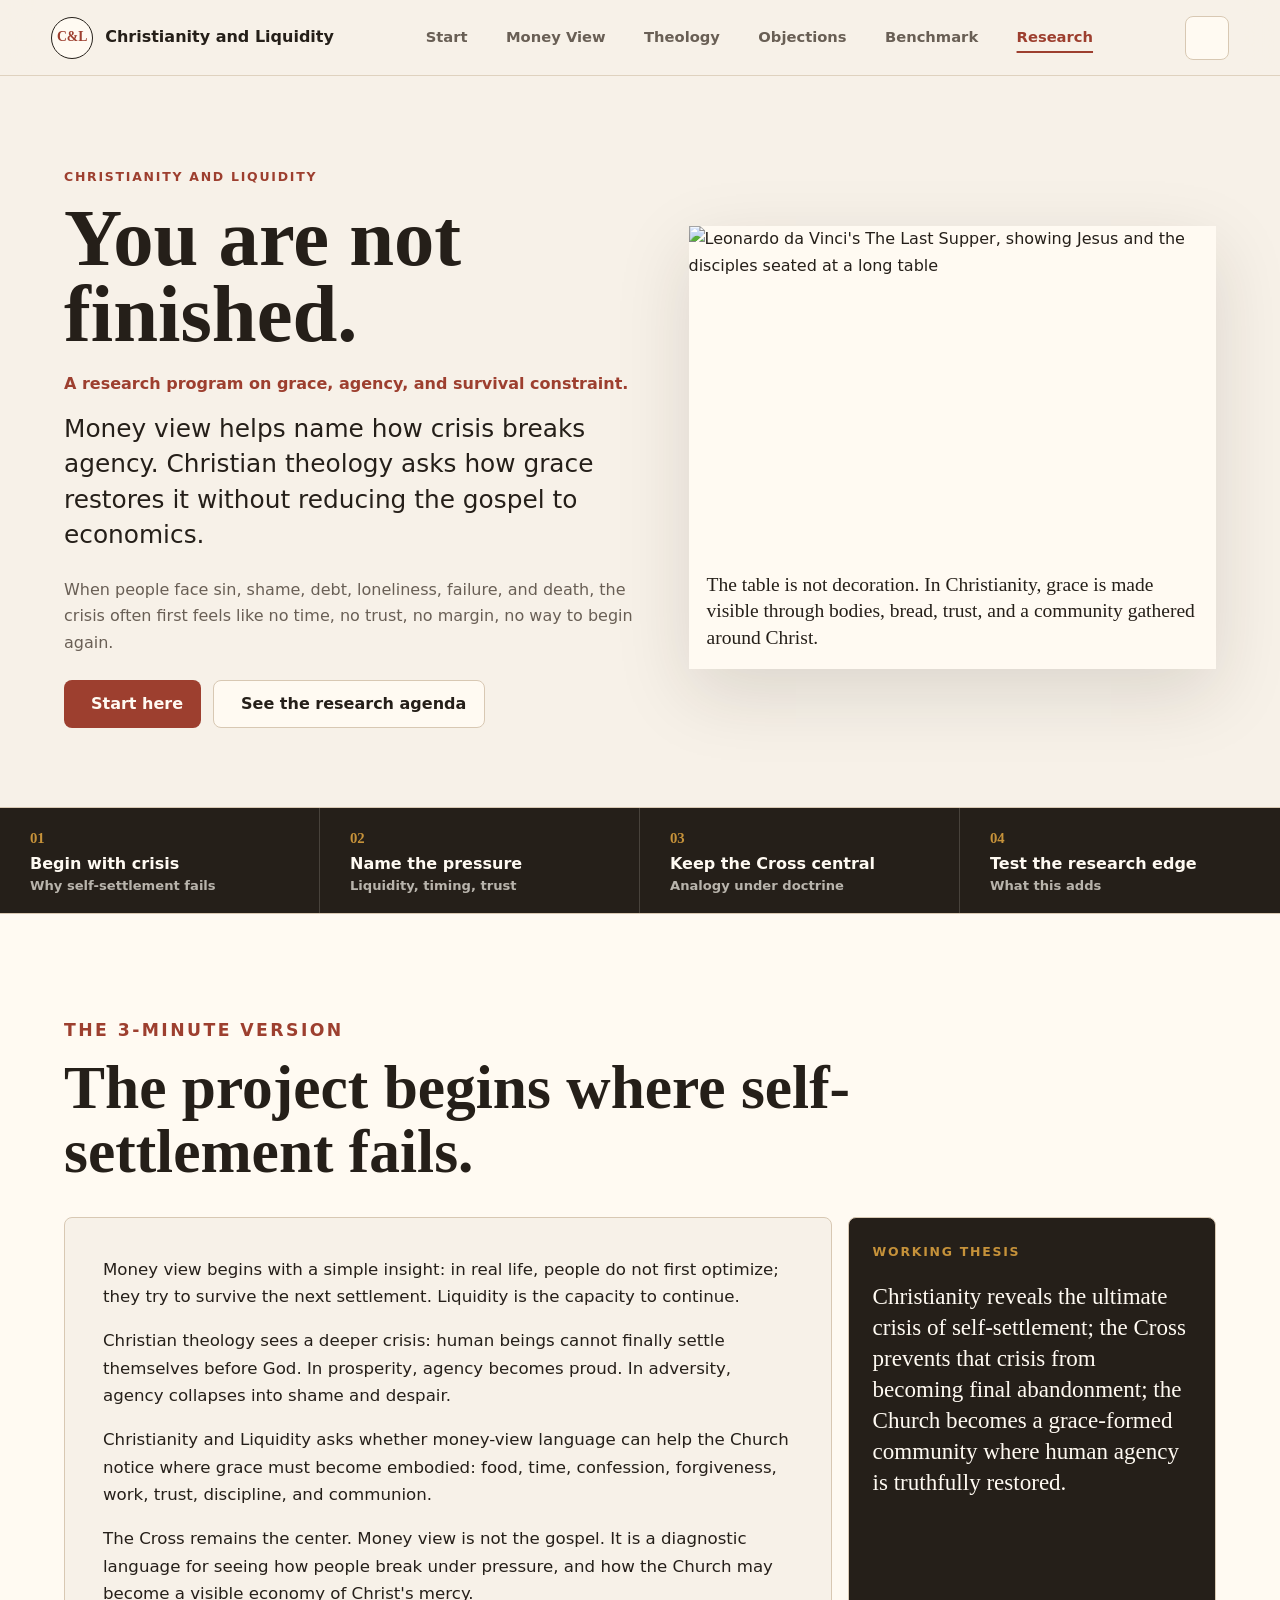
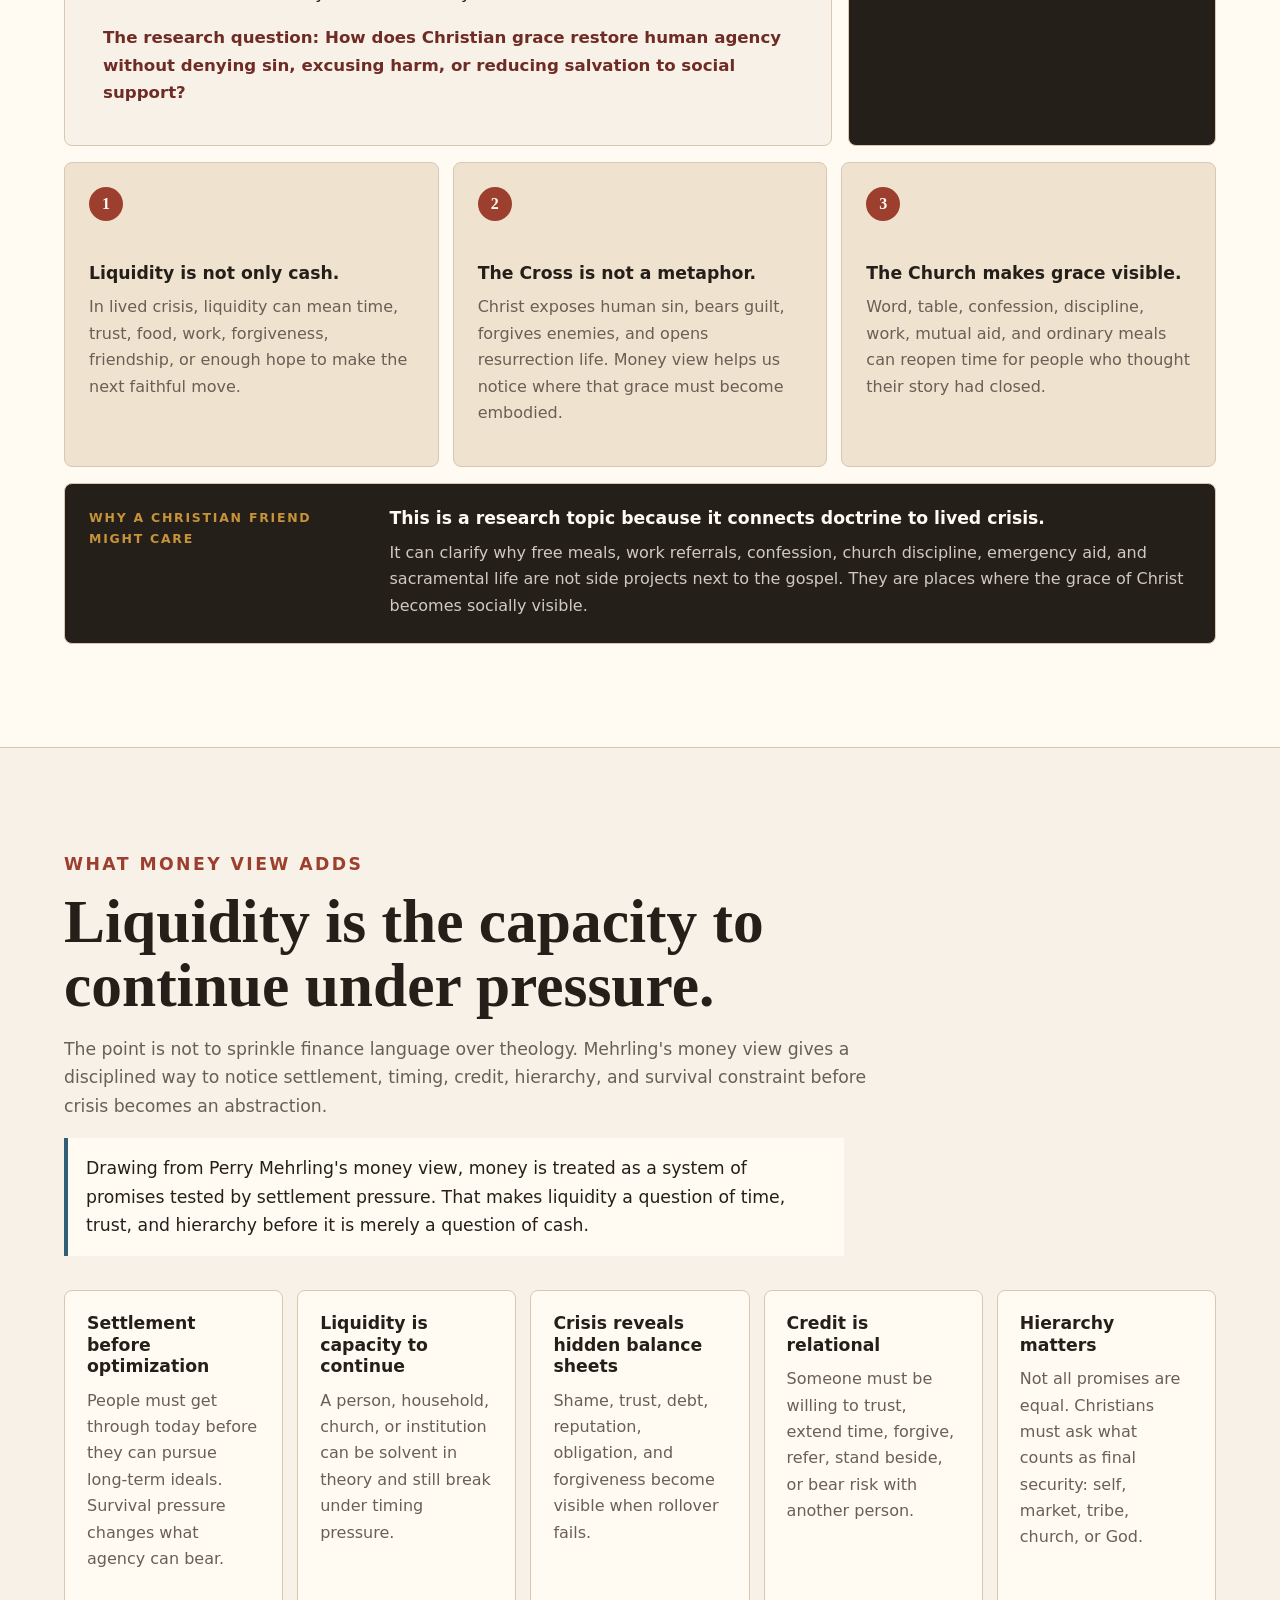
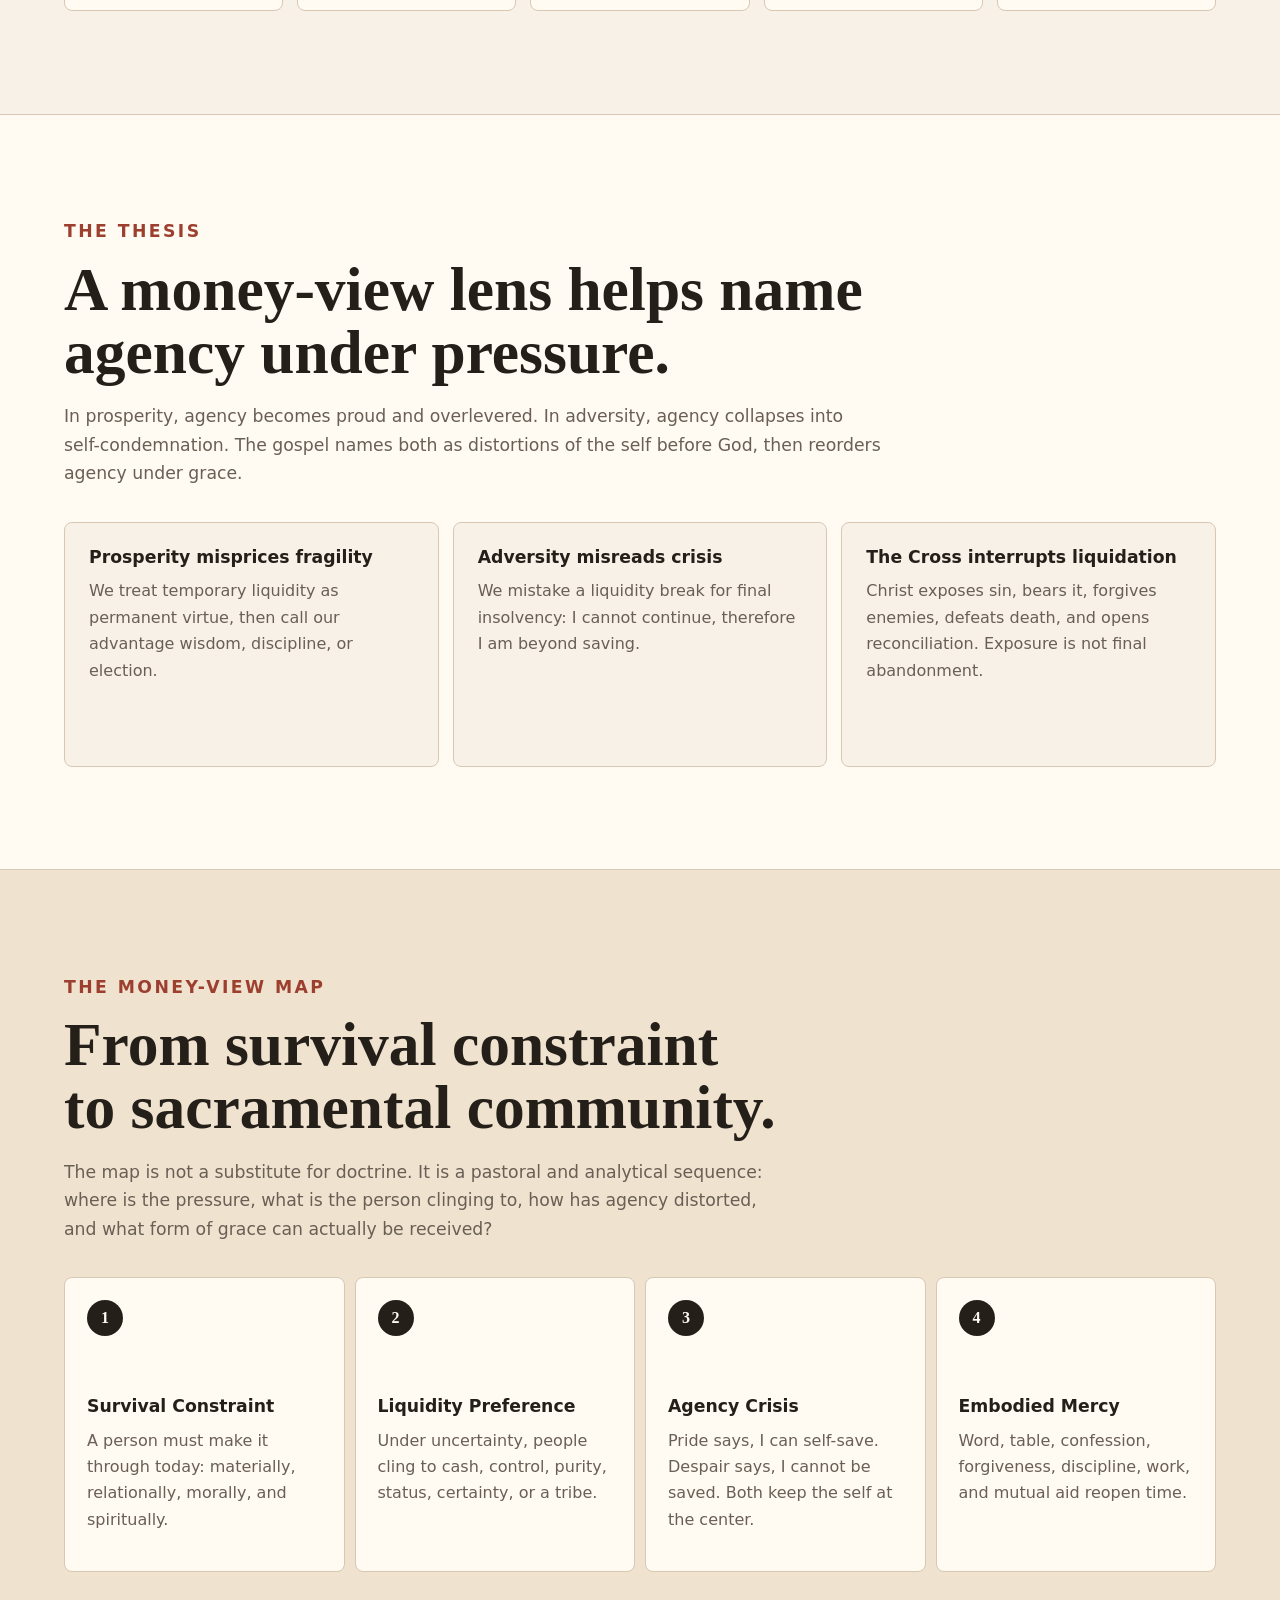
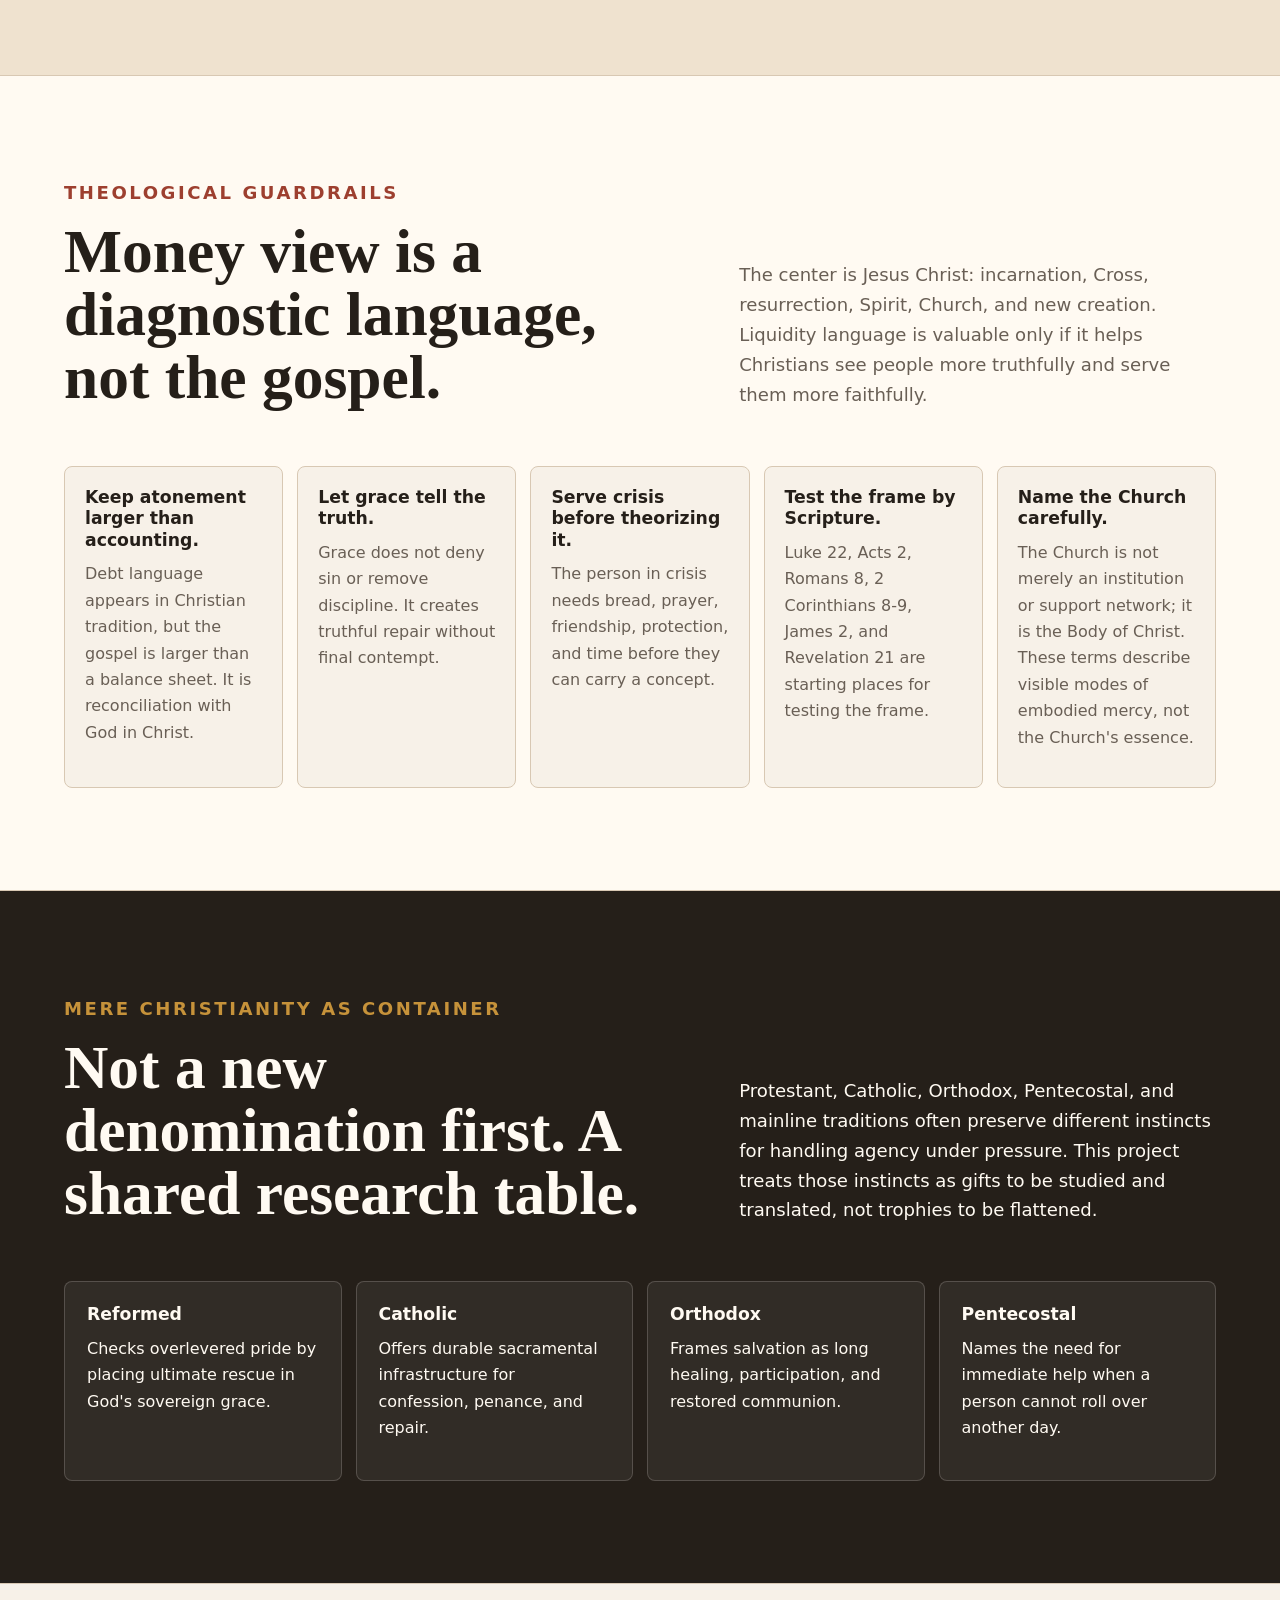
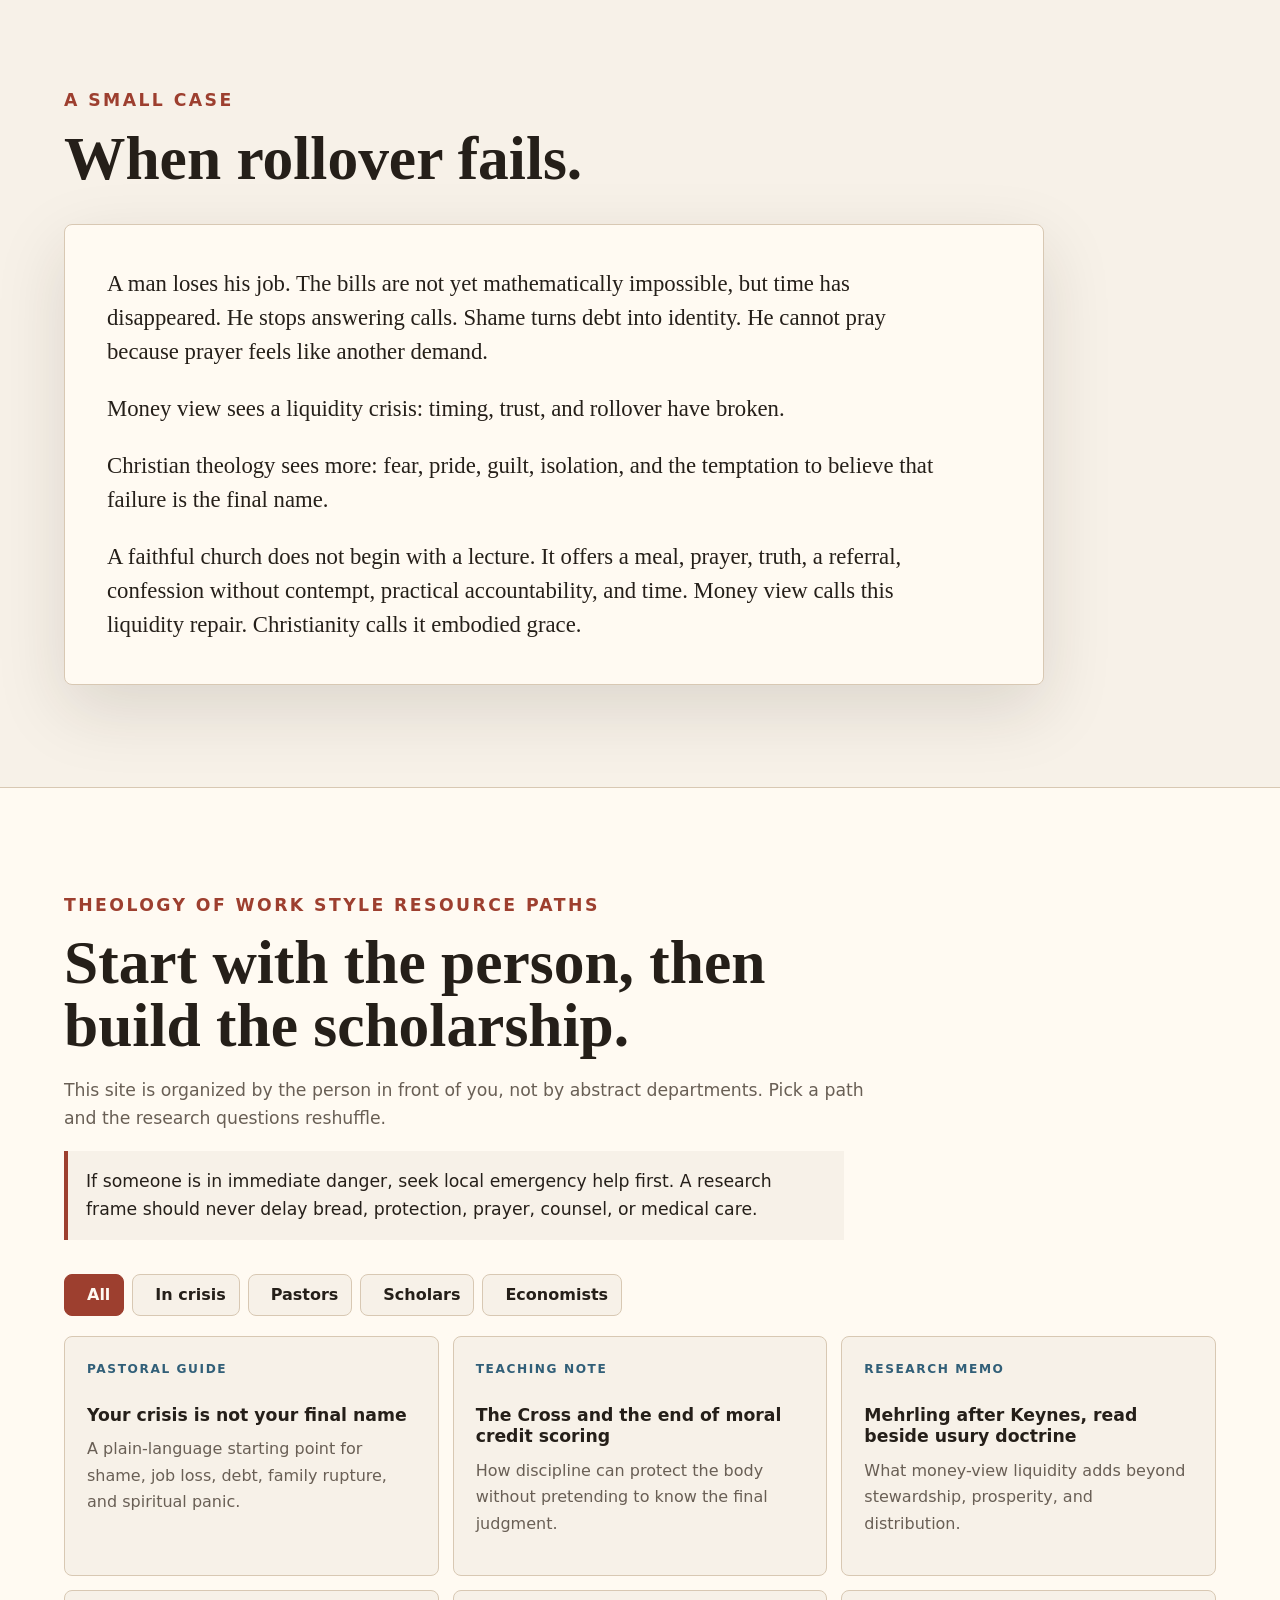
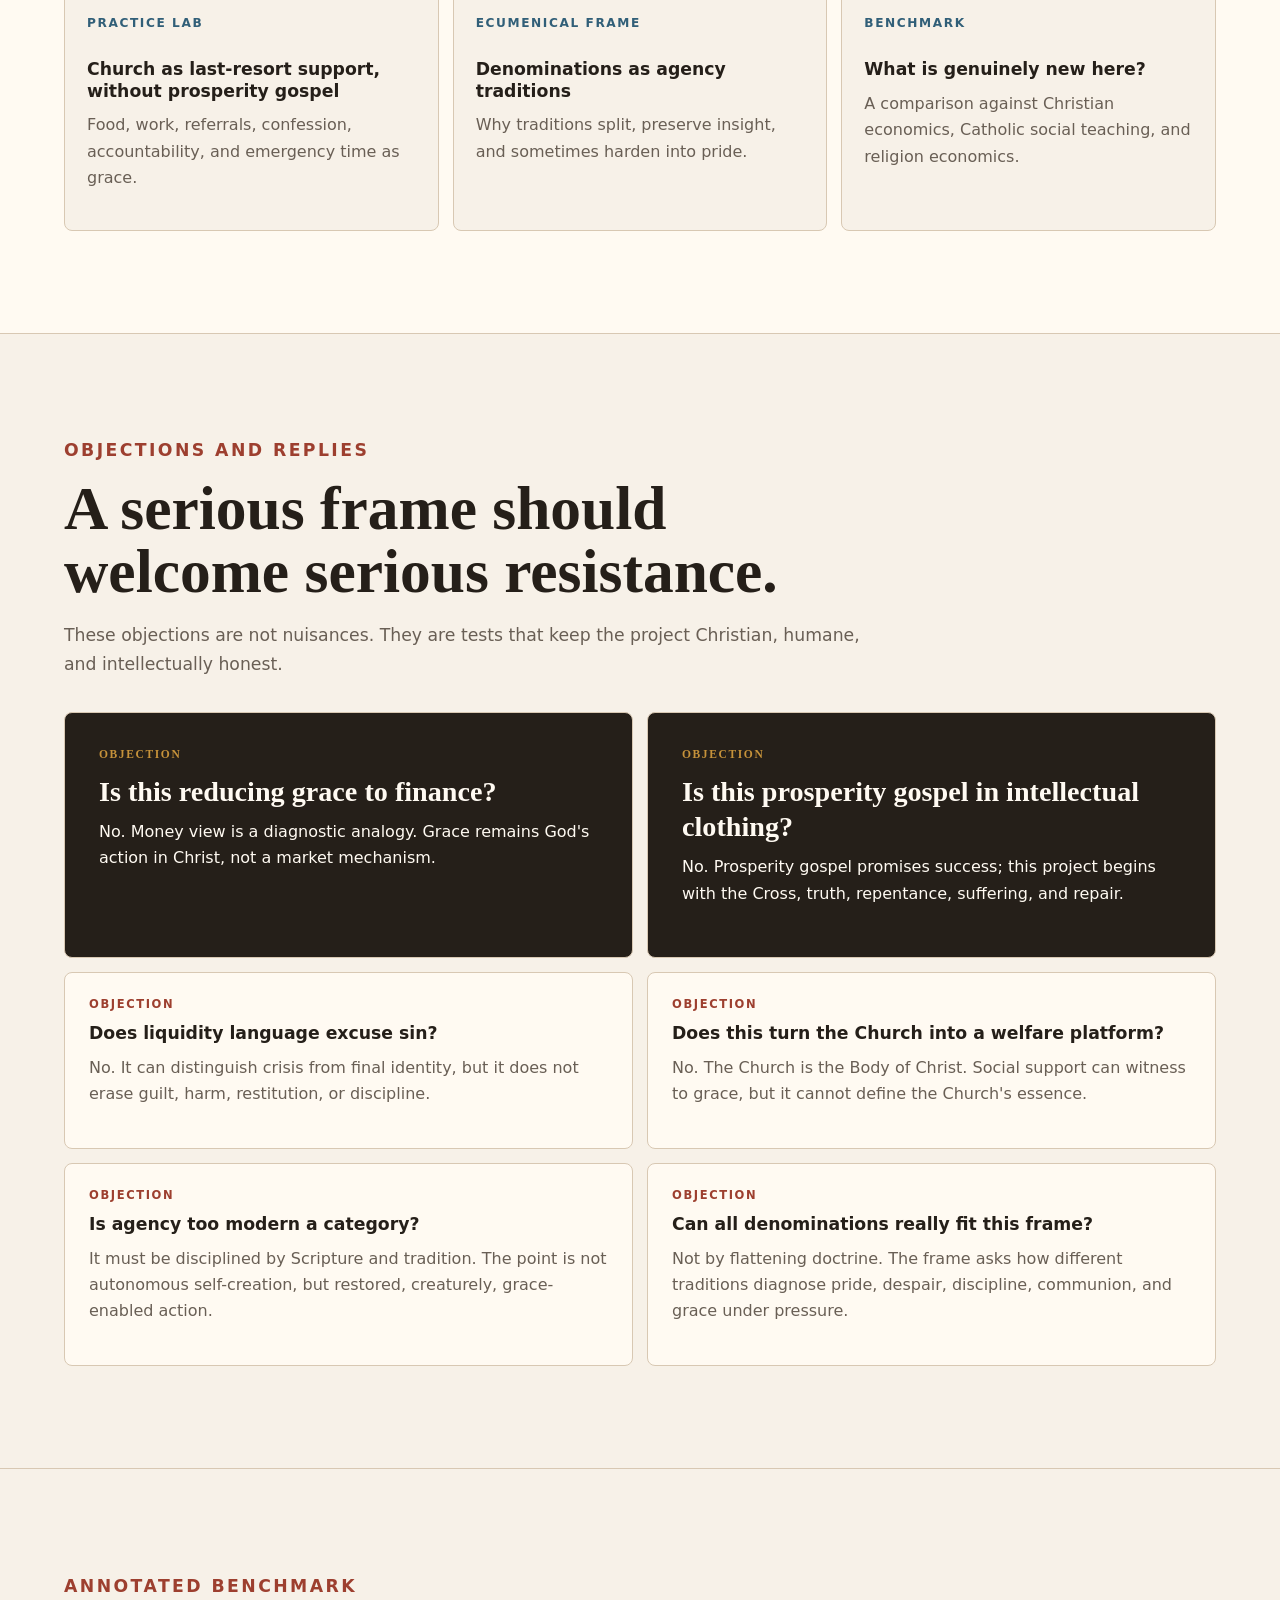
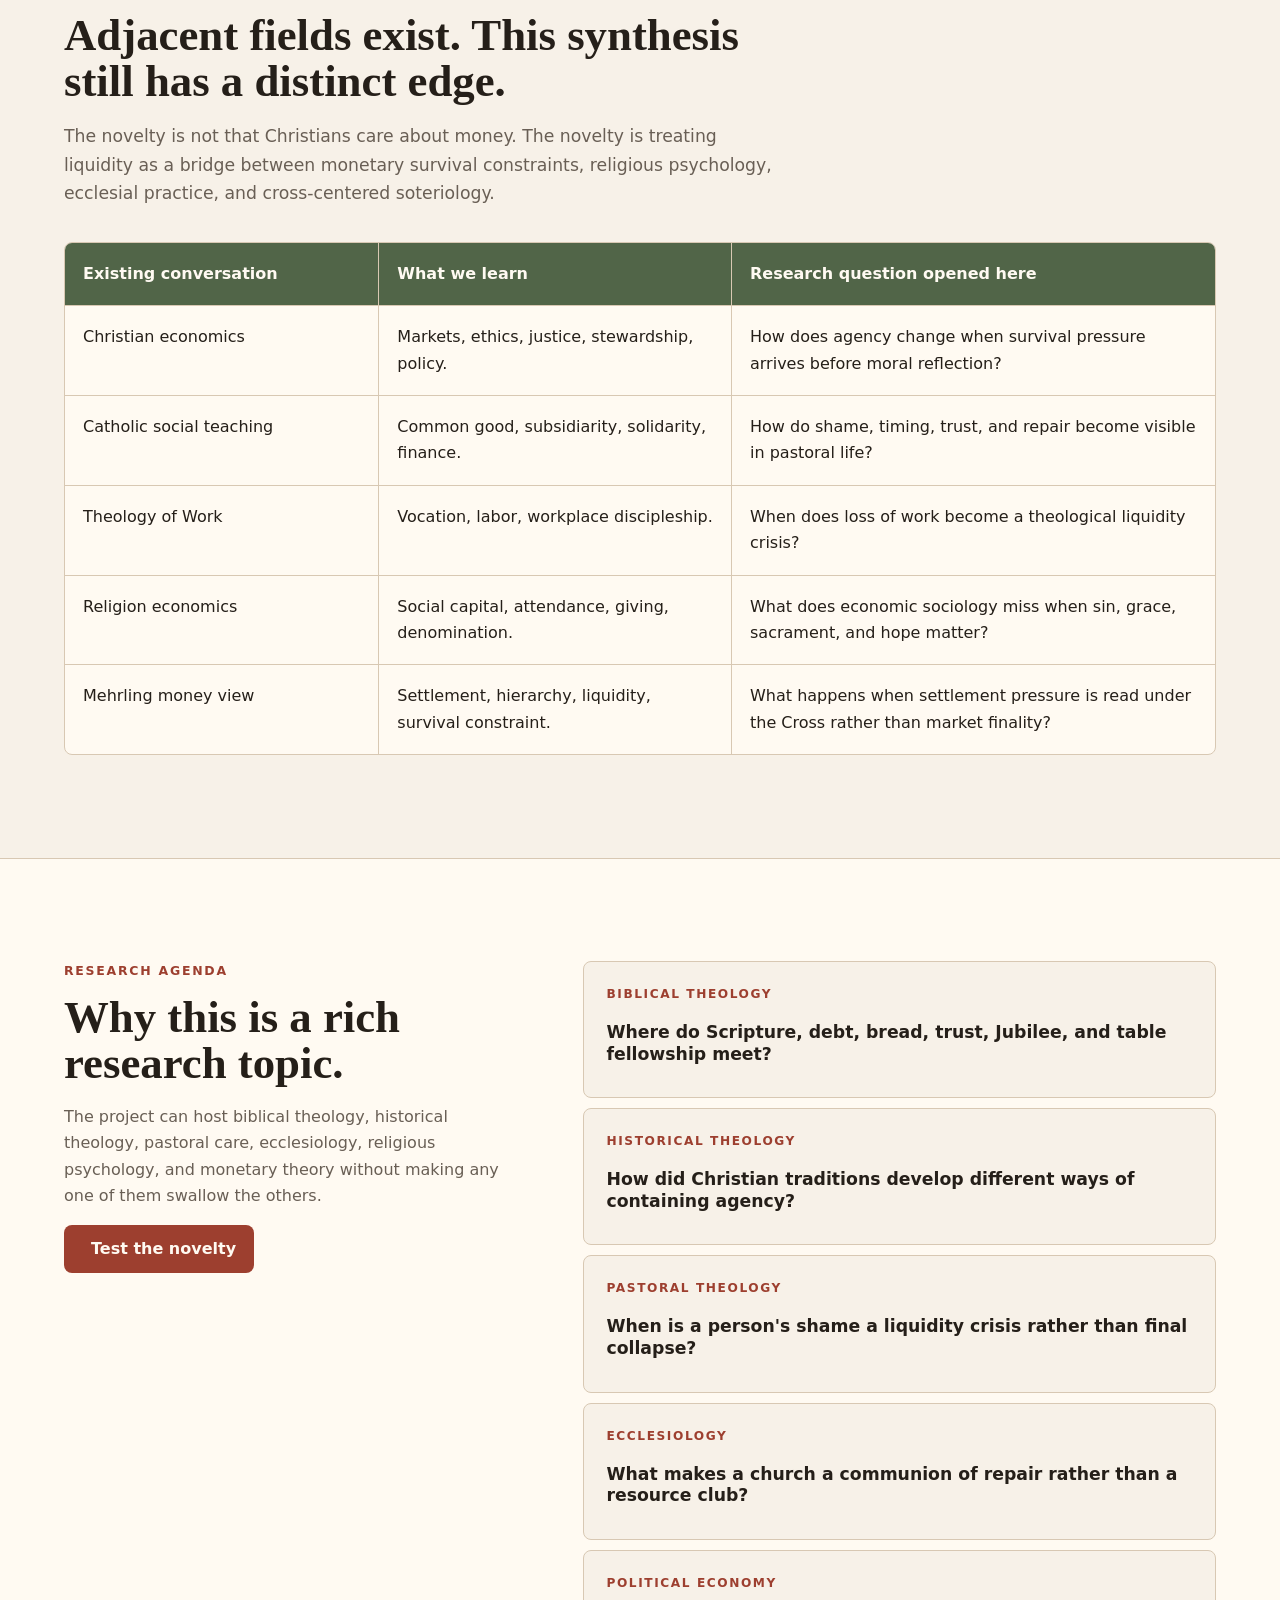
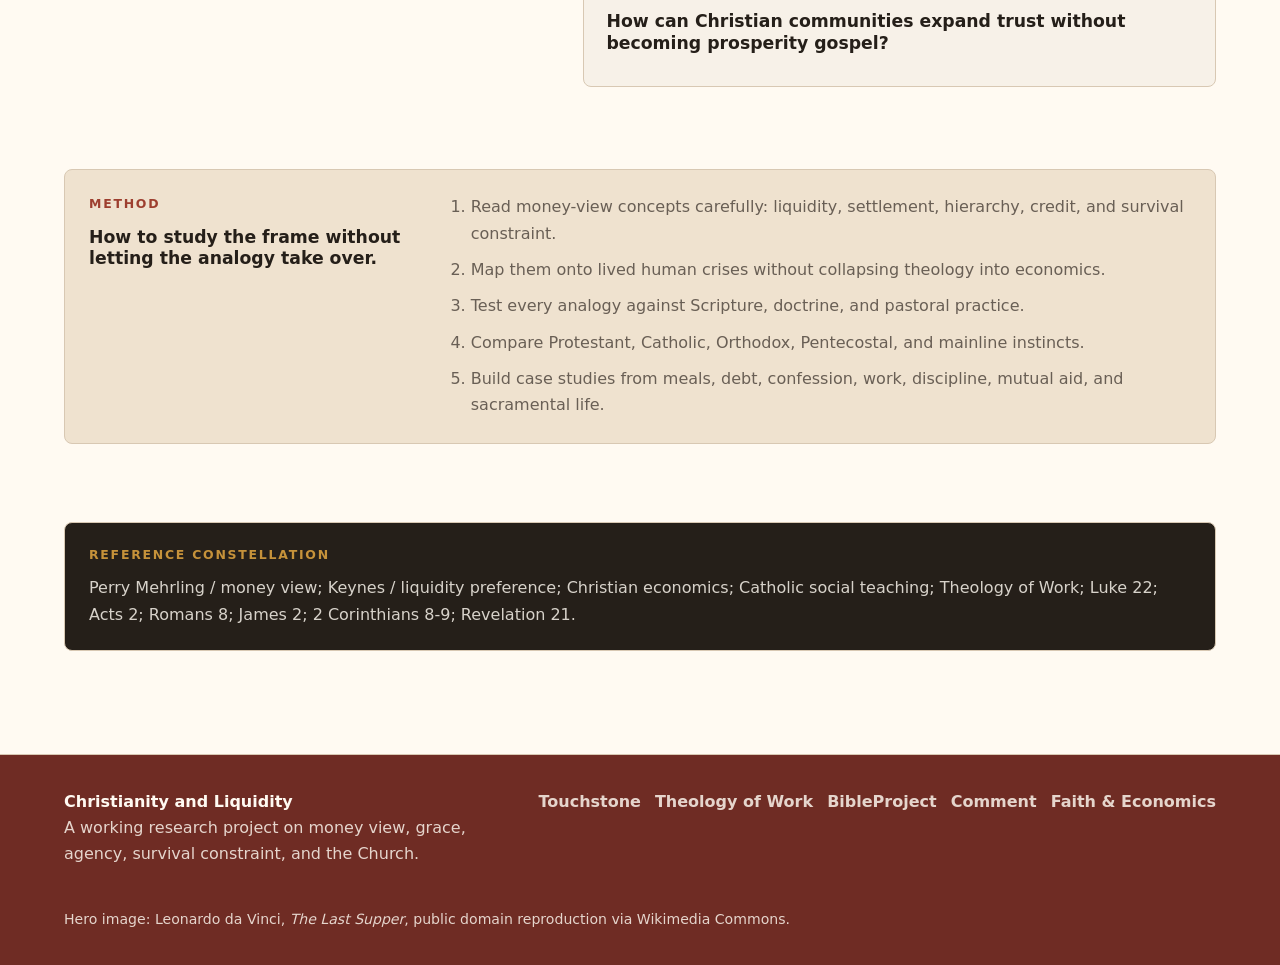
==== index.html @ 2b5d3301 "Improve reader journey and deep links" ====
<!DOCTYPE html>
<html lang="en">
  <head>
    <meta charset="UTF-8" />
    <meta name="viewport" content="width=device-width, initial-scale=1.0" />
    <title>Christianity and Liquidity</title>
    <meta
      name="description"
      content="A research program on money view, grace, agency, survival constraint, and the Church."
    />
    <meta property="og:title" content="Christianity and Liquidity" />
    <meta
      property="og:description"
      content="A money-view theology of grace, agency, and the Church under liquidity crisis."
    />
    <meta property="og:type" content="website" />
    <meta name="theme-color" content="#f7f1e8" />
    <link rel="stylesheet" href="./styles.css" />
    <script src="https://unpkg.com/lucide@latest/dist/umd/lucide.min.js" defer></script>
    <script src="./script.js" defer></script>
  </head>
  <body>
    <header class="site-header">
      <a class="brand" href="#top" aria-label="Christianity and Liquidity home">
        <span class="brand-mark" aria-hidden="true">C&L</span>
        <span>Christianity and Liquidity</span>
      </a>
      <nav class="main-nav" aria-label="Main navigation">
        <a href="#start">Start</a>
        <a href="#money-view">Money View</a>
        <a href="#guardrails">Theology</a>
        <a href="#objections">Objections</a>
        <a href="#benchmark">Benchmark</a>
        <a href="#research-agenda">Research</a>
      </nav>
      <a class="icon-button" href="#research-agenda" aria-label="Open research agenda">
        <i data-lucide="book-open"></i>
      </a>
    </header>

    <main id="top">
      <section class="hero" aria-labelledby="hero-title">
        <div class="hero-copy">
          <p class="eyebrow">Christianity and Liquidity</p>
          <h1 id="hero-title">You are not finished.</h1>
          <p class="hero-subtitle">A research program on grace, agency, and survival constraint.</p>
          <p class="lede">
            Money view helps name how crisis breaks agency. Christian theology asks how grace
            restores it without reducing the gospel to economics.
          </p>
          <p>
            When people face sin, shame, debt, loneliness, failure, and death, the crisis often
            first feels like no time, no trust, no margin, no way to begin again.
          </p>
          <div class="hero-actions">
            <a class="button primary" href="#start">
              <i data-lucide="heart-handshake"></i>
              Start here
            </a>
            <a class="button secondary" href="#research-agenda">
              <i data-lucide="microscope"></i>
              See the research agenda
            </a>
          </div>
        </div>

        <figure class="hero-visual">
          <img
            src="https://commons.wikimedia.org/wiki/Special:Redirect/file/The_Last_Supper_-_Leonardo_Da_Vinci_-_High_Resolution_32x16.jpg?width=1600"
            alt="Leonardo da Vinci's The Last Supper, showing Jesus and the disciples seated at a long table"
          />
          <figcaption>
            The table is not decoration. In Christianity, grace is made visible through bodies,
            bread, trust, and a community gathered around Christ.
          </figcaption>
        </figure>
      </section>

      <section class="quick-index" aria-label="Site starting points">
        <a href="#start">
          <span>01</span>
          <strong>Begin with crisis</strong>
          <small>Why self-settlement fails</small>
        </a>
        <a href="#money-view">
          <span>02</span>
          <strong>Name the pressure</strong>
          <small>Liquidity, timing, trust</small>
        </a>
        <a href="#guardrails">
          <span>03</span>
          <strong>Keep the Cross central</strong>
          <small>Analogy under doctrine</small>
        </a>
        <a href="#benchmark">
          <span>04</span>
          <strong>Test the research edge</strong>
          <small>What this adds</small>
        </a>
      </section>

      <section class="section-band start-band" id="start">
        <div class="section-heading">
          <p class="eyebrow">The 3-minute version</p>
          <h2>The project begins where self-settlement fails.</h2>
        </div>
        <div class="minute-layout">
          <div class="minute-essay">
            <p>
              Money view begins with a simple insight: in real life, people do not first optimize;
              they try to survive the next settlement. Liquidity is the capacity to continue.
            </p>
            <p>
              Christian theology sees a deeper crisis: human beings cannot finally settle
              themselves before God. In prosperity, agency becomes proud. In adversity, agency
              collapses into shame and despair.
            </p>
            <p>
              Christianity and Liquidity asks whether money-view language can help the Church
              notice where grace must become embodied: food, time, confession, forgiveness, work,
              trust, discipline, and communion.
            </p>
            <p>
              The Cross remains the center. Money view is not the gospel. It is a diagnostic
              language for seeing how people break under pressure, and how the Church may become a
              visible economy of Christ's mercy.
            </p>
            <p>
              The research question: How does Christian grace restore human agency without denying
              sin, excusing harm, or reducing salvation to social support?
            </p>
          </div>
          <blockquote class="working-thesis">
            <span>Working thesis</span>
            <p>
              Christianity reveals the ultimate crisis of self-settlement; the Cross prevents that
              crisis from becoming final abandonment; the Church becomes a grace-formed community
              where human agency is truthfully restored.
            </p>
          </blockquote>
        </div>
        <div class="plain-grid">
          <article>
            <span>1</span>
            <h3>Liquidity is not only cash.</h3>
            <p>
              In lived crisis, liquidity can mean time, trust, food, work, forgiveness, friendship,
              or enough hope to make the next faithful move.
            </p>
          </article>
          <article>
            <span>2</span>
            <h3>The Cross is not a metaphor.</h3>
            <p>
              Christ exposes human sin, bears guilt, forgives enemies, and opens resurrection life.
              Money view helps us notice where that grace must become embodied.
            </p>
          </article>
          <article>
            <span>3</span>
            <h3>The Church makes grace visible.</h3>
            <p>
              Word, table, confession, discipline, work, mutual aid, and ordinary meals can reopen
              time for people who thought their story had closed.
            </p>
          </article>
        </div>
        <aside class="friend-note" aria-label="Why Christians should care">
          <p class="eyebrow">Why a Christian friend might care</p>
          <div>
            <h3>This is a research topic because it connects doctrine to lived crisis.</h3>
            <p>
              It can clarify why free meals, work referrals, confession, church discipline,
              emergency aid, and sacramental life are not side projects next to the gospel. They
              are places where the grace of Christ becomes socially visible.
            </p>
          </div>
        </aside>
      </section>

      <section class="section-band money-view-band" id="money-view">
        <div class="section-heading">
          <p class="eyebrow">What money view adds</p>
          <h2>Liquidity is the capacity to continue under pressure.</h2>
          <p>
            The point is not to sprinkle finance language over theology. Mehrling's money view
            gives a disciplined way to notice settlement, timing, credit, hierarchy, and survival
            constraint before crisis becomes an abstraction.
          </p>
          <p class="source-note">
            Drawing from Perry Mehrling's money view, money is treated as a system of promises
            tested by settlement pressure. That makes liquidity a question of time, trust, and
            hierarchy before it is merely a question of cash.
          </p>
        </div>
        <div class="primer-grid">
          <article>
            <i data-lucide="clock"></i>
            <h3>Settlement before optimization</h3>
            <p>
              People must get through today before they can pursue long-term ideals. Survival
              pressure changes what agency can bear.
            </p>
          </article>
          <article>
            <i data-lucide="refresh-cw"></i>
            <h3>Liquidity is capacity to continue</h3>
            <p>
              A person, household, church, or institution can be solvent in theory and still break
              under timing pressure.
            </p>
          </article>
          <article>
            <i data-lucide="scan-search"></i>
            <h3>Crisis reveals hidden balance sheets</h3>
            <p>
              Shame, trust, debt, reputation, obligation, and forgiveness become visible when
              rollover fails.
            </p>
          </article>
          <article>
            <i data-lucide="handshake"></i>
            <h3>Credit is relational</h3>
            <p>
              Someone must be willing to trust, extend time, forgive, refer, stand beside, or bear
              risk with another person.
            </p>
          </article>
          <article>
            <i data-lucide="layers"></i>
            <h3>Hierarchy matters</h3>
            <p>
              Not all promises are equal. Christians must ask what counts as final security: self,
              market, tribe, church, or God.
            </p>
          </article>
        </div>
      </section>

      <section class="section-band thesis-band" id="thesis">
        <div class="section-heading">
          <p class="eyebrow">The thesis</p>
          <h2>A money-view lens helps name agency under pressure.</h2>
          <p>
            In prosperity, agency becomes proud and overlevered. In adversity, agency collapses
            into self-condemnation. The gospel names both as distortions of the self before God,
            then reorders agency under grace.
          </p>
        </div>
        <div class="claim-grid">
          <article>
            <i data-lucide="trending-up"></i>
            <h3>Prosperity misprices fragility</h3>
            <p>
              We treat temporary liquidity as permanent virtue, then call our advantage wisdom,
              discipline, or election.
            </p>
          </article>
          <article>
            <i data-lucide="activity"></i>
            <h3>Adversity misreads crisis</h3>
            <p>
              We mistake a liquidity break for final insolvency: I cannot continue, therefore I am
              beyond saving.
            </p>
          </article>
          <article>
            <i data-lucide="landmark"></i>
            <h3>The Cross interrupts liquidation</h3>
            <p>
              Christ exposes sin, bears it, forgives enemies, defeats death, and opens
              reconciliation. Exposure is not final abandonment.
            </p>
          </article>
        </div>
      </section>

      <section class="section-band map-band" id="map">
        <div class="section-heading narrow">
          <p class="eyebrow">The money-view map</p>
          <h2>From survival constraint to sacramental community.</h2>
          <p>
            The map is not a substitute for doctrine. It is a pastoral and analytical sequence:
            where is the pressure, what is the person clinging to, how has agency distorted, and
            what form of grace can actually be received?
          </p>
        </div>
        <div class="map-flow" aria-label="Concept flow">
          <article>
            <span class="step">1</span>
            <h3>Survival Constraint</h3>
            <p>
              A person must make it through today: materially, relationally, morally, and spiritually.
            </p>
          </article>
          <article>
            <span class="step">2</span>
            <h3>Liquidity Preference</h3>
            <p>
              Under uncertainty, people cling to cash, control, purity, status, certainty, or a tribe.
            </p>
          </article>
          <article>
            <span class="step">3</span>
            <h3>Agency Crisis</h3>
            <p>
              Pride says, I can self-save. Despair says, I cannot be saved. Both keep the self at
              the center.
            </p>
          </article>
          <article>
            <span class="step">4</span>
            <h3>Embodied Mercy</h3>
            <p>
              Word, table, confession, forgiveness, discipline, work, and mutual aid reopen time.
            </p>
          </article>
        </div>
      </section>

      <section class="section-band guardrail-band" id="guardrails">
        <div class="split-copy">
          <div>
            <p class="eyebrow">Theological guardrails</p>
            <h2>Money view is a diagnostic language, not the gospel.</h2>
          </div>
          <p>
            The center is Jesus Christ: incarnation, Cross, resurrection, Spirit, Church, and new
            creation. Liquidity language is valuable only if it helps Christians see people more
            truthfully and serve them more faithfully.
          </p>
        </div>
        <div class="guardrail-grid">
          <article>
            <i data-lucide="cross"></i>
            <h3>Keep atonement larger than accounting.</h3>
            <p>
              Debt language appears in Christian tradition, but the gospel is larger than a balance
              sheet. It is reconciliation with God in Christ.
            </p>
          </article>
          <article>
            <i data-lucide="shield-check"></i>
            <h3>Let grace tell the truth.</h3>
            <p>
              Grace does not deny sin or remove discipline. It creates truthful repair without
              final contempt.
            </p>
          </article>
          <article>
            <i data-lucide="hand-heart"></i>
            <h3>Serve crisis before theorizing it.</h3>
            <p>
              The person in crisis needs bread, prayer, friendship, protection, and time before
              they can carry a concept.
            </p>
          </article>
          <article>
            <i data-lucide="book-marked"></i>
            <h3>Test the frame by Scripture.</h3>
            <p>
              Luke 22, Acts 2, Romans 8, 2 Corinthians 8-9, James 2, and Revelation 21 are starting
              places for testing the frame.
            </p>
          </article>
          <article>
            <i data-lucide="church"></i>
            <h3>Name the Church carefully.</h3>
            <p>
              The Church is not merely an institution or support network; it is the Body of Christ.
              These terms describe visible modes of embodied mercy, not the Church's essence.
            </p>
          </article>
        </div>
      </section>

      <section class="section-band ecumenical-band">
        <div class="split-copy">
          <div>
            <p class="eyebrow">Mere Christianity as container</p>
            <h2>Not a new denomination first. A shared research table.</h2>
          </div>
          <p>
            Protestant, Catholic, Orthodox, Pentecostal, and mainline traditions often preserve
            different instincts for handling agency under pressure. This project treats those
            instincts as gifts to be studied and translated, not trophies to be flattened.
          </p>
        </div>
        <div class="tradition-grid">
          <article>
            <h3>Reformed</h3>
            <p>Checks overlevered pride by placing ultimate rescue in God's sovereign grace.</p>
          </article>
          <article>
            <h3>Catholic</h3>
            <p>Offers durable sacramental infrastructure for confession, penance, and repair.</p>
          </article>
          <article>
            <h3>Orthodox</h3>
            <p>Frames salvation as long healing, participation, and restored communion.</p>
          </article>
          <article>
            <h3>Pentecostal</h3>
            <p>Names the need for immediate help when a person cannot roll over another day.</p>
          </article>
        </div>
      </section>

      <section class="section-band case-band" id="case-study">
        <div class="section-heading narrow">
          <p class="eyebrow">A small case</p>
          <h2>When rollover fails.</h2>
        </div>
        <div class="case-card">
          <p>
            A man loses his job. The bills are not yet mathematically impossible, but time has
            disappeared. He stops answering calls. Shame turns debt into identity. He cannot pray
            because prayer feels like another demand.
          </p>
          <p>
            Money view sees a liquidity crisis: timing, trust, and rollover have broken.
          </p>
          <p>
            Christian theology sees more: fear, pride, guilt, isolation, and the temptation to
            believe that failure is the final name.
          </p>
          <p>
            A faithful church does not begin with a lecture. It offers a meal, prayer, truth, a
            referral, confession without contempt, practical accountability, and time. Money view
            calls this liquidity repair. Christianity calls it embodied grace.
          </p>
        </div>
      </section>

      <section class="section-band resources-band" id="resources">
        <div class="section-heading">
          <p class="eyebrow">Theology of Work style resource paths</p>
          <h2>Start with the person, then build the scholarship.</h2>
          <p>
            This site is organized by the person in front of you, not by abstract departments.
            Pick a path and the research questions reshuffle.
          </p>
          <p class="care-note">
            If someone is in immediate danger, seek local emergency help first. A research frame
            should never delay bread, protection, prayer, counsel, or medical care.
          </p>
        </div>

        <div class="segmented-control" aria-label="Resource audience filters">
          <button class="segment is-active" type="button" data-filter="all">
            <i data-lucide="asterisk"></i>
            All
          </button>
          <button class="segment" type="button" data-filter="crisis">
            <i data-lucide="heart-handshake"></i>
            In crisis
          </button>
          <button class="segment" type="button" data-filter="pastor">
            <i data-lucide="users"></i>
            Pastors
          </button>
          <button class="segment" type="button" data-filter="scholar">
            <i data-lucide="library"></i>
            Scholars
          </button>
          <button class="segment" type="button" data-filter="economist">
            <i data-lucide="chart-no-axes-combined"></i>
            Economists
          </button>
        </div>

        <div class="resource-grid">
          <article class="resource-card" data-audience="crisis pastor">
            <span>Pastoral guide</span>
            <h3>Your crisis is not your final name</h3>
            <p>
              A plain-language starting point for shame, job loss, debt, family rupture, and
              spiritual panic.
            </p>
          </article>
          <article class="resource-card" data-audience="pastor scholar">
            <span>Teaching note</span>
            <h3>The Cross and the end of moral credit scoring</h3>
            <p>
              How discipline can protect the body without pretending to know the final judgment.
            </p>
          </article>
          <article class="resource-card" data-audience="scholar economist">
            <span>Research memo</span>
            <h3>Mehrling after Keynes, read beside usury doctrine</h3>
            <p>
              What money-view liquidity adds beyond stewardship, prosperity, and distribution.
            </p>
          </article>
          <article class="resource-card" data-audience="crisis pastor economist">
            <span>Practice lab</span>
            <h3>Church as last-resort support, without prosperity gospel</h3>
            <p>
              Food, work, referrals, confession, accountability, and emergency time as grace.
            </p>
          </article>
          <article class="resource-card" data-audience="scholar pastor">
            <span>Ecumenical frame</span>
            <h3>Denominations as agency traditions</h3>
            <p>
              Why traditions split, preserve insight, and sometimes harden into pride.
            </p>
          </article>
          <article class="resource-card" data-audience="economist scholar">
            <span>Benchmark</span>
            <h3>What is genuinely new here?</h3>
            <p>
              A comparison against Christian economics, Catholic social teaching, and religion
              economics.
            </p>
          </article>
        </div>
      </section>

      <section class="section-band objections-band" id="objections">
        <div class="section-heading">
          <p class="eyebrow">Objections and replies</p>
          <h2>A serious frame should welcome serious resistance.</h2>
          <p>
            These objections are not nuisances. They are tests that keep the project Christian,
            humane, and intellectually honest.
          </p>
        </div>
        <div class="objection-grid">
          <article>
            <h3>Is this reducing grace to finance?</h3>
            <p>
              No. Money view is a diagnostic analogy. Grace remains God's action in Christ, not a
              market mechanism.
            </p>
          </article>
          <article>
            <h3>Is this prosperity gospel in intellectual clothing?</h3>
            <p>
              No. Prosperity gospel promises success; this project begins with the Cross, truth,
              repentance, suffering, and repair.
            </p>
          </article>
          <article>
            <h3>Does liquidity language excuse sin?</h3>
            <p>
              No. It can distinguish crisis from final identity, but it does not erase guilt, harm,
              restitution, or discipline.
            </p>
          </article>
          <article>
            <h3>Does this turn the Church into a welfare platform?</h3>
            <p>
              No. The Church is the Body of Christ. Social support can witness to grace, but it
              cannot define the Church's essence.
            </p>
          </article>
          <article>
            <h3>Is agency too modern a category?</h3>
            <p>
              It must be disciplined by Scripture and tradition. The point is not autonomous
              self-creation, but restored, creaturely, grace-enabled action.
            </p>
          </article>
          <article>
            <h3>Can all denominations really fit this frame?</h3>
            <p>
              Not by flattening doctrine. The frame asks how different traditions diagnose pride,
              despair, discipline, communion, and grace under pressure.
            </p>
          </article>
        </div>
      </section>

      <section class="section-band benchmark-band" id="benchmark">
        <div class="section-heading narrow">
          <p class="eyebrow">Annotated benchmark</p>
          <h2>Adjacent fields exist. This synthesis still has a distinct edge.</h2>
          <p>
            The novelty is not that Christians care about money. The novelty is treating liquidity
            as a bridge between monetary survival constraints, religious psychology, ecclesial
            practice, and cross-centered soteriology.
          </p>
        </div>
        <div class="benchmark-table" role="table" aria-label="Content benchmark">
          <div role="row" class="table-head">
            <span role="columnheader">Existing conversation</span>
            <span role="columnheader">What we learn</span>
            <span role="columnheader">Research question opened here</span>
          </div>
          <div role="row">
            <span role="cell" data-label="Existing conversation">Christian economics</span>
            <span role="cell" data-label="What we learn">
              Markets, ethics, justice, stewardship, policy.
            </span>
            <span role="cell" data-label="Research question opened here">
              How does agency change when survival pressure arrives before moral reflection?
            </span>
          </div>
          <div role="row">
            <span role="cell" data-label="Existing conversation">Catholic social teaching</span>
            <span role="cell" data-label="What we learn">
              Common good, subsidiarity, solidarity, finance.
            </span>
            <span role="cell" data-label="Research question opened here">
              How do shame, timing, trust, and repair become visible in pastoral life?
            </span>
          </div>
          <div role="row">
            <span role="cell" data-label="Existing conversation">Theology of Work</span>
            <span role="cell" data-label="What we learn">Vocation, labor, workplace discipleship.</span>
            <span role="cell" data-label="Research question opened here">
              When does loss of work become a theological liquidity crisis?
            </span>
          </div>
          <div role="row">
            <span role="cell" data-label="Existing conversation">Religion economics</span>
            <span role="cell" data-label="What we learn">
              Social capital, attendance, giving, denomination.
            </span>
            <span role="cell" data-label="Research question opened here">
              What does economic sociology miss when sin, grace, sacrament, and hope matter?
            </span>
          </div>
          <div role="row">
            <span role="cell" data-label="Existing conversation">Mehrling money view</span>
            <span role="cell" data-label="What we learn">
              Settlement, hierarchy, liquidity, survival constraint.
            </span>
            <span role="cell" data-label="Research question opened here">
              What happens when settlement pressure is read under the Cross rather than market
              finality?
            </span>
          </div>
        </div>
      </section>

      <section class="section-band issue-band" id="research-agenda">
        <div class="issue-cover">
          <p class="eyebrow">Research agenda</p>
          <h2>Why this is a rich research topic.</h2>
          <p>
            The project can host biblical theology, historical theology, pastoral care,
            ecclesiology, religious psychology, and monetary theory without making any one of them
            swallow the others.
          </p>
          <a class="button primary" href="#benchmark">
            <i data-lucide="book-open"></i>
            Test the novelty
          </a>
        </div>
        <div class="issue-list">
          <article>
            <span>Biblical theology</span>
            <h3>Where do Scripture, debt, bread, trust, Jubilee, and table fellowship meet?</h3>
          </article>
          <article>
            <span>Historical theology</span>
            <h3>How did Christian traditions develop different ways of containing agency?</h3>
          </article>
          <article>
            <span>Pastoral theology</span>
            <h3>When is a person's shame a liquidity crisis rather than final collapse?</h3>
          </article>
          <article>
            <span>Ecclesiology</span>
            <h3>What makes a church a communion of repair rather than a resource club?</h3>
          </article>
          <article>
            <span>Political economy</span>
            <h3>How can Christian communities expand trust without becoming prosperity gospel?</h3>
          </article>
        </div>
        <div class="method-panel">
          <div>
            <p class="eyebrow">Method</p>
            <h3>How to study the frame without letting the analogy take over.</h3>
          </div>
          <ol>
            <li>Read money-view concepts carefully: liquidity, settlement, hierarchy, credit, and survival constraint.</li>
            <li>Map them onto lived human crises without collapsing theology into economics.</li>
            <li>Test every analogy against Scripture, doctrine, and pastoral practice.</li>
            <li>Compare Protestant, Catholic, Orthodox, Pentecostal, and mainline instincts.</li>
            <li>Build case studies from meals, debt, confession, work, discipline, mutual aid, and sacramental life.</li>
          </ol>
        </div>
        <div class="reference-constellation">
          <p class="eyebrow">Reference constellation</p>
          <p>
            Perry Mehrling / money view; Keynes / liquidity preference; Christian economics;
            Catholic social teaching; Theology of Work; Luke 22; Acts 2; Romans 8; James 2;
            2 Corinthians 8-9; Revelation 21.
          </p>
        </div>
      </section>
    </main>

    <footer class="site-footer">
      <div>
        <strong>Christianity and Liquidity</strong>
        <p>
          A working research project on money view, grace, agency, survival constraint, and the
          Church.
        </p>
      </div>
      <div class="source-links">
        <a href="https://touchstonemag.com/">Touchstone</a>
        <a href="https://www.theologyofwork.org/">Theology of Work</a>
        <a href="https://bibleproject.com/">BibleProject</a>
        <a href="https://comment.org/">Comment</a>
        <a href="https://christianeconomists.org/">Faith & Economics</a>
      </div>
      <p class="image-credit">
        Hero image: Leonardo da Vinci, <em>The Last Supper</em>, public domain reproduction via
        Wikimedia Commons.
      </p>
    </footer>
  </body>
</html>
---- styles.css ----
:root {
  --paper: #f7f1e8;
  --paper-deep: #efe2cf;
  --ink: #251f19;
  --muted: #695f55;
  --line: #d8c8b3;
  --cream: #fffaf2;
  --brick: #9d3f2f;
  --brick-deep: #6f2c24;
  --olive: #516548;
  --blue: #315f78;
  --gold: #c6923a;
  --shadow: 0 24px 70px rgba(37, 31, 25, 0.13);
}

* {
  box-sizing: border-box;
}

html {
  scroll-behavior: smooth;
  scroll-padding-top: 76px;
}

body {
  margin: 0;
  color: var(--ink);
  background: var(--paper);
  font-family: ui-sans-serif, system-ui, -apple-system, BlinkMacSystemFont, "Segoe UI", sans-serif;
  font-size: 16px;
  line-height: 1.65;
}

body::selection {
  color: var(--cream);
  background: var(--brick);
}

a {
  color: inherit;
  text-decoration: none;
}

img {
  display: block;
  max-width: 100%;
}

button,
input {
  font: inherit;
}

.site-header {
  position: sticky;
  top: 0;
  z-index: 20;
  display: grid;
  grid-template-columns: auto 1fr auto;
  align-items: center;
  min-height: 76px;
  padding: 14px clamp(18px, 4vw, 56px);
  border-bottom: 1px solid rgba(216, 200, 179, 0.78);
  background: rgba(247, 241, 232, 0.92);
  backdrop-filter: blur(18px);
}

.brand {
  display: inline-flex;
  align-items: center;
  gap: 12px;
  color: var(--ink);
  font-weight: 800;
  letter-spacing: 0;
}

.brand-mark {
  display: inline-grid;
  place-items: center;
  width: 42px;
  height: 42px;
  border: 1px solid var(--ink);
  border-radius: 50%;
  background: var(--cream);
  color: var(--brick);
  font-family: Georgia, "Times New Roman", serif;
  font-size: 0.86rem;
}

.main-nav {
  display: flex;
  justify-content: center;
  gap: clamp(18px, 3vw, 40px);
  color: var(--muted);
  font-size: 0.92rem;
  font-weight: 700;
}

.main-nav a,
.source-links a {
  transition: color 160ms ease;
}

.main-nav a:hover,
.main-nav a.is-current,
.source-links a:hover {
  color: var(--brick);
}

.main-nav a.is-current {
  text-decoration: underline;
  text-underline-offset: 9px;
  text-decoration-thickness: 2px;
}

.icon-button,
.button,
.segment {
  display: inline-flex;
  align-items: center;
  justify-content: center;
  gap: 9px;
  border: 0;
  border-radius: 8px;
  cursor: pointer;
  font-weight: 800;
  letter-spacing: 0;
}

.icon-button {
  width: 44px;
  height: 44px;
  border: 1px solid var(--line);
  background: var(--cream);
}

.icon-button svg,
.button svg,
.segment svg,
.claim-grid svg,
.primer-grid svg,
.guardrail-grid svg {
  width: 18px;
  height: 18px;
  stroke-width: 2.1;
}

.button {
  min-height: 48px;
  padding: 0 18px;
}

.button.primary {
  color: var(--cream);
  background: var(--brick);
}

.button.secondary {
  color: var(--ink);
  border: 1px solid var(--line);
  background: var(--cream);
}

.hero {
  display: grid;
  grid-template-columns: minmax(0, 1fr) minmax(320px, 0.92fr);
  align-items: center;
  gap: clamp(24px, 4vw, 58px);
  min-height: calc(100vh - 76px - 92px);
  padding: clamp(28px, 4vw, 46px) clamp(18px, 5vw, 72px) clamp(22px, 3vw, 34px);
  border-bottom: 1px solid var(--line);
  background:
    linear-gradient(90deg, rgba(247, 241, 232, 0.96), rgba(247, 241, 232, 0.72)),
    var(--paper);
}

.hero-copy {
  max-width: 720px;
  min-width: 0;
}

.eyebrow {
  margin: 0 0 12px;
  color: var(--brick);
  font-size: 0.78rem;
  font-weight: 900;
  letter-spacing: 0.14em;
  text-transform: uppercase;
}

h1,
h2,
h3,
p {
  margin-top: 0;
}

h1,
h2 {
  font-family: Georgia, "Times New Roman", serif;
  font-weight: 700;
  letter-spacing: 0;
}

h1 {
  margin-bottom: 18px;
  max-width: 780px;
  font-size: clamp(3.2rem, 6.3vw, 5.1rem);
  line-height: 0.95;
  overflow-wrap: break-word;
}

h2 {
  margin-bottom: 18px;
  font-size: clamp(2.2rem, 4.8vw, 4.6rem);
  line-height: 1.03;
}

h3 {
  margin-bottom: 10px;
  font-size: 1.08rem;
  line-height: 1.25;
}

p {
  color: var(--muted);
}

.lede {
  color: var(--ink);
  font-size: clamp(1.2rem, 2vw, 1.55rem);
  line-height: 1.42;
}

.hero-subtitle {
  margin-bottom: 14px;
  color: var(--brick);
  font-weight: 900;
  letter-spacing: 0;
}

.hero-actions {
  display: flex;
  flex-wrap: wrap;
  gap: 12px;
  margin-top: 24px;
}

.hero-visual {
  margin: 0;
  min-width: 0;
  background: var(--cream);
  box-shadow: var(--shadow);
}

.hero-visual img {
  width: 100%;
  aspect-ratio: 16 / 10;
  object-fit: cover;
}

.hero-visual figcaption {
  padding: 16px 18px 18px;
  color: var(--ink);
  font-family: Georgia, "Times New Roman", serif;
  font-size: clamp(1.02rem, 1.7vw, 1.22rem);
  line-height: 1.35;
}

.quick-index {
  display: grid;
  grid-template-columns: repeat(4, 1fr);
  border-bottom: 1px solid var(--line);
  background: var(--ink);
}

.quick-index a {
  display: flex;
  min-height: 92px;
  flex-direction: column;
  justify-content: center;
  gap: 4px;
  padding: 18px clamp(16px, 3vw, 30px);
  color: var(--cream);
  border-right: 1px solid rgba(255, 250, 242, 0.16);
  font-weight: 800;
}

.quick-index a:last-child {
  border-right: 0;
}

.quick-index span {
  color: var(--gold);
  font-family: Georgia, "Times New Roman", serif;
  font-size: 0.92rem;
}

.quick-index strong {
  color: var(--cream);
  font-size: 1rem;
  line-height: 1.2;
}

.quick-index small {
  color: rgba(255, 250, 242, 0.68);
  font-size: 0.82rem;
  font-weight: 700;
  line-height: 1.3;
}

.section-band {
  padding: clamp(56px, 8vw, 110px) clamp(18px, 5vw, 72px);
  border-bottom: 1px solid var(--line);
}

.section-heading {
  max-width: 820px;
  margin-bottom: 34px;
}

.section-heading.narrow {
  max-width: 720px;
}

.section-heading p {
  font-size: 1.08rem;
}

.benchmark-band .section-heading h2,
.issue-cover h2 {
  font-size: clamp(2.15rem, 3.5vw, 3.35rem);
}

.care-note {
  max-width: 780px;
  margin-top: 18px;
  padding: 16px 18px;
  border-left: 4px solid var(--brick);
  background: var(--paper);
  color: var(--ink);
  font-size: 0.98rem;
}

.thesis-band {
  background: var(--cream);
}

.start-band {
  background: var(--cream);
}

.money-view-band,
.case-band,
.objections-band {
  background: var(--paper);
}

.claim-grid,
.tradition-grid,
.resource-grid,
.plain-grid,
.guardrail-grid,
.primer-grid,
.objection-grid {
  display: grid;
  grid-template-columns: repeat(3, minmax(0, 1fr));
  gap: 14px;
}

.claim-grid article,
.tradition-grid article,
.resource-card,
.map-flow article,
.issue-list article,
.plain-grid article,
.guardrail-grid article,
.primer-grid article,
.objection-grid article {
  border: 1px solid var(--line);
  border-radius: 8px;
  background: var(--paper);
}

.minute-layout {
  display: grid;
  grid-template-columns: minmax(0, 1fr) minmax(300px, 0.48fr);
  gap: 16px;
  align-items: stretch;
  margin-bottom: 16px;
}

.minute-essay {
  padding: clamp(24px, 4vw, 38px);
  border: 1px solid var(--line);
  border-radius: 8px;
  color: var(--ink);
  background: var(--paper);
}

.minute-essay p {
  max-width: 820px;
  color: var(--ink);
  font-size: clamp(1.02rem, 1.3vw, 1.14rem);
}

.minute-essay p:last-child {
  margin-bottom: 0;
  color: var(--brick-deep);
  font-weight: 800;
}

.working-thesis {
  display: grid;
  align-content: start;
  grid-template-columns: 1fr;
  gap: 18px;
  margin: 0;
  padding: 24px;
  border: 1px solid var(--line);
  border-radius: 8px;
  background: var(--ink);
}

.working-thesis span {
  color: var(--gold);
  font-size: 0.78rem;
  font-weight: 900;
  letter-spacing: 0.14em;
  text-transform: uppercase;
}

.working-thesis p {
  margin: 0;
  color: var(--cream);
  font-family: Georgia, "Times New Roman", serif;
  font-size: clamp(1.2rem, 1.8vw, 1.48rem);
  line-height: 1.35;
}

.plain-grid article {
  min-height: 250px;
  padding: 24px;
  background: var(--paper-deep);
}

.plain-grid span {
  display: inline-grid;
  place-items: center;
  width: 34px;
  height: 34px;
  margin-bottom: 42px;
  border-radius: 50%;
  color: var(--cream);
  background: var(--brick);
  font-family: Georgia, "Times New Roman", serif;
  font-weight: 800;
}

.friend-note {
  display: grid;
  grid-template-columns: minmax(170px, 0.32fr) minmax(0, 1fr);
  gap: clamp(20px, 4vw, 44px);
  align-items: start;
  margin-top: 16px;
  padding: 24px;
  border: 1px solid var(--line);
  border-radius: 8px;
  background: var(--ink);
}

.friend-note h3 {
  color: var(--cream);
}

.friend-note p {
  margin-bottom: 0;
  color: rgba(255, 250, 242, 0.78);
}

.friend-note .eyebrow {
  color: var(--gold);
}

.claim-grid article {
  min-height: 245px;
  padding: 24px;
}

.claim-grid svg {
  width: 30px;
  height: 30px;
  margin-bottom: 34px;
  color: var(--brick);
}

.map-band {
  background: var(--paper-deep);
}

.map-flow {
  display: grid;
  grid-template-columns: repeat(4, minmax(0, 1fr));
  gap: 10px;
}

.map-flow article {
  position: relative;
  min-height: 285px;
  padding: 22px;
  background: var(--cream);
}

.step {
  display: inline-grid;
  place-items: center;
  width: 36px;
  height: 36px;
  margin-bottom: 60px;
  border-radius: 50%;
  background: var(--ink);
  color: var(--cream);
  font-family: Georgia, "Times New Roman", serif;
  font-weight: 800;
}

.guardrail-band {
  background: var(--cream);
}

.guardrail-grid {
  grid-template-columns: repeat(5, minmax(0, 1fr));
}

.guardrail-grid article {
  min-height: 285px;
  padding: 20px;
  background: var(--paper);
}

.guardrail-grid svg {
  width: 28px;
  height: 28px;
  margin-bottom: 34px;
  color: var(--olive);
  stroke-width: 2;
}

.primer-grid {
  grid-template-columns: repeat(5, minmax(0, 1fr));
}

.primer-grid article {
  min-height: 295px;
  padding: 22px;
  background: var(--cream);
}

.source-note {
  max-width: 780px;
  margin-top: 18px;
  padding: 16px 18px;
  border-left: 4px solid var(--blue);
  background: var(--cream);
  color: var(--ink);
}

.primer-grid svg {
  width: 28px;
  height: 28px;
  margin-bottom: 36px;
  color: var(--blue);
  stroke-width: 2;
}

.ecumenical-band {
  background: var(--ink);
}

.ecumenical-band h2,
.ecumenical-band h3,
.ecumenical-band p {
  color: var(--cream);
}

.ecumenical-band .eyebrow {
  color: var(--gold);
}

.split-copy {
  display: grid;
  grid-template-columns: minmax(0, 1fr) minmax(280px, 0.78fr);
  gap: clamp(24px, 5vw, 72px);
  align-items: end;
  margin-bottom: 38px;
}

.split-copy p {
  font-size: 1.13rem;
}

.tradition-grid {
  grid-template-columns: repeat(4, minmax(0, 1fr));
}

.tradition-grid article {
  min-height: 190px;
  padding: 22px;
  border-color: rgba(255, 250, 242, 0.18);
  background: rgba(255, 250, 242, 0.06);
}

.resources-band {
  background: var(--cream);
}

.case-card {
  max-width: 980px;
  padding: clamp(24px, 4vw, 42px);
  border: 1px solid var(--line);
  border-radius: 8px;
  background: var(--cream);
  box-shadow: var(--shadow);
}

.case-card p {
  max-width: 840px;
  color: var(--ink);
  font-family: Georgia, "Times New Roman", serif;
  font-size: clamp(1.12rem, 2vw, 1.42rem);
  line-height: 1.5;
}

.case-card p:last-child {
  margin-bottom: 0;
}

.segmented-control {
  display: flex;
  flex-wrap: wrap;
  gap: 8px;
  margin-bottom: 20px;
}

.segment {
  min-height: 42px;
  padding: 0 13px;
  color: var(--ink);
  border: 1px solid var(--line);
  background: var(--paper);
}

.segment.is-active {
  color: var(--cream);
  border-color: var(--brick);
  background: var(--brick);
}

.resource-grid {
  grid-template-columns: repeat(3, minmax(0, 1fr));
}

.resource-card {
  display: block;
  min-height: 220px;
  padding: 22px;
  transition:
    opacity 180ms ease,
    transform 180ms ease,
    border-color 180ms ease;
}

.resource-card span,
.issue-list span {
  display: block;
  margin-bottom: 26px;
  color: var(--blue);
  font-size: 0.76rem;
  font-weight: 900;
  letter-spacing: 0.13em;
  text-transform: uppercase;
}

.resource-card.is-hidden {
  display: none;
}

.resource-card:hover {
  transform: translateY(-2px);
  border-color: var(--brick);
}

.objection-grid {
  grid-template-columns: repeat(2, minmax(0, 1fr));
}

.objection-grid article {
  min-height: 190px;
  padding: 24px;
  background: var(--cream);
}

.objection-grid article:nth-child(-n + 2) {
  min-height: 240px;
  padding: clamp(24px, 4vw, 34px);
  background: var(--ink);
}

.objection-grid article:nth-child(-n + 2) h3,
.objection-grid article:nth-child(-n + 2) p {
  color: var(--cream);
}

.objection-grid article:nth-child(-n + 2) h3 {
  max-width: 520px;
  font-family: Georgia, "Times New Roman", serif;
  font-size: clamp(1.42rem, 2.2vw, 2rem);
}

.objection-grid article:nth-child(n + 3) {
  min-height: 168px;
}

.objection-grid h3::before {
  content: "Objection";
  display: block;
  margin-bottom: 12px;
  color: var(--brick);
  font-size: 0.72rem;
  font-weight: 900;
  letter-spacing: 0.14em;
  text-transform: uppercase;
}

.objection-grid article:nth-child(-n + 2) h3::before {
  color: var(--gold);
}

.benchmark-band {
  background: var(--paper);
}

.benchmark-table {
  overflow: hidden;
  border: 1px solid var(--line);
  border-radius: 8px;
  background: var(--cream);
}

.benchmark-table [role="row"] {
  display: grid;
  grid-template-columns: 0.82fr 0.92fr 1.26fr;
  border-bottom: 1px solid var(--line);
}

.benchmark-table [role="row"]:last-child {
  border-bottom: 0;
}

.benchmark-table span {
  padding: 18px;
  border-right: 1px solid var(--line);
}

.benchmark-table span:last-child {
  border-right: 0;
}

.table-head {
  color: var(--cream);
  background: var(--olive);
  font-weight: 900;
}

.table-head span {
  color: var(--cream);
}

.issue-band {
  display: grid;
  grid-template-columns: minmax(0, 0.72fr) minmax(320px, 1fr);
  gap: clamp(22px, 5vw, 70px);
  align-items: start;
  background: var(--cream);
}

.issue-cover {
  position: sticky;
  top: 100px;
}

.issue-list {
  display: grid;
  gap: 10px;
}

.issue-list article {
  padding: 22px;
  background: var(--paper);
}

.issue-list span {
  margin-bottom: 18px;
  color: var(--brick);
}

.method-panel {
  display: grid;
  grid-template-columns: minmax(260px, 0.42fr) minmax(0, 1fr);
  gap: clamp(22px, 4vw, 48px);
  grid-column: 1 / -1;
  margin-top: 18px;
  padding: 24px;
  border: 1px solid var(--line);
  border-radius: 8px;
  background: var(--paper-deep);
}

.method-panel ol {
  margin: 0;
  padding-left: 22px;
  color: var(--muted);
}

.method-panel li + li {
  margin-top: 10px;
}

.reference-constellation {
  grid-column: 1 / -1;
  margin-top: 14px;
  padding: 22px 24px;
  border: 1px solid var(--line);
  border-radius: 8px;
  background: var(--ink);
}

.reference-constellation p {
  margin-bottom: 0;
  color: rgba(255, 250, 242, 0.82);
}

.reference-constellation .eyebrow {
  margin-bottom: 10px;
  color: var(--gold);
}

.site-footer {
  display: grid;
  grid-template-columns: minmax(0, 1fr) auto;
  gap: 24px;
  padding: 34px clamp(18px, 5vw, 72px);
  color: var(--cream);
  background: var(--brick-deep);
}

.site-footer p,
.site-footer a {
  color: rgba(255, 250, 242, 0.82);
}

.source-links {
  display: flex;
  flex-wrap: wrap;
  justify-content: flex-end;
  gap: 14px;
  font-weight: 800;
}

.image-credit {
  grid-column: 1 / -1;
  margin: 0;
  font-size: 0.88rem;
}

@media (max-width: 980px) {
  .site-header {
    grid-template-columns: 1fr auto;
  }

  .main-nav {
    display: none;
  }

  .hero,
  .split-copy,
  .issue-band,
  .friend-note,
  .minute-layout,
  .method-panel {
    grid-template-columns: 1fr;
  }

  .quick-index,
  .claim-grid,
  .map-flow,
  .tradition-grid,
  .resource-grid,
  .plain-grid,
  .guardrail-grid,
  .primer-grid,
  .objection-grid {
    grid-template-columns: repeat(2, minmax(0, 1fr));
  }

  .issue-cover {
    position: static;
  }
}

@media (max-width: 680px) {
  .brand span:last-child {
    max-width: 190px;
    line-height: 1.1;
  }

  .hero {
    padding-top: 34px;
  }

  h1 {
    font-size: clamp(2.85rem, 13vw, 3.35rem);
  }

  .quick-index,
  .claim-grid,
  .map-flow,
  .tradition-grid,
  .resource-grid,
  .plain-grid,
  .guardrail-grid,
  .primer-grid,
  .objection-grid,
  .benchmark-table [role="row"],
  .site-footer {
    grid-template-columns: 1fr;
  }

  .primer-grid article,
  .guardrail-grid article {
    min-height: auto;
  }

  .quick-index a,
  .benchmark-table span {
    border-right: 0;
  }

  .benchmark-table span {
    border-bottom: 1px solid var(--line);
  }

  .benchmark-table span:last-child {
    border-bottom: 0;
  }

  .benchmark-table {
    border: 0;
    background: transparent;
  }

  .benchmark-table [role="row"] {
    display: block;
    overflow: hidden;
    margin-bottom: 10px;
    border: 1px solid var(--line);
    border-radius: 8px;
    background: var(--cream);
  }

  .benchmark-table [role="row"].table-head {
    display: none;
  }

  .benchmark-table [role="row"]:last-child {
    margin-bottom: 0;
  }

  .benchmark-table [role="row"]:not(.table-head) span::before {
    content: attr(data-label);
    display: block;
    margin-bottom: 8px;
    color: var(--olive);
    font-size: 0.72rem;
    font-weight: 900;
    letter-spacing: 0.12em;
    text-transform: uppercase;
  }

  .source-links {
    justify-content: flex-start;
  }
}
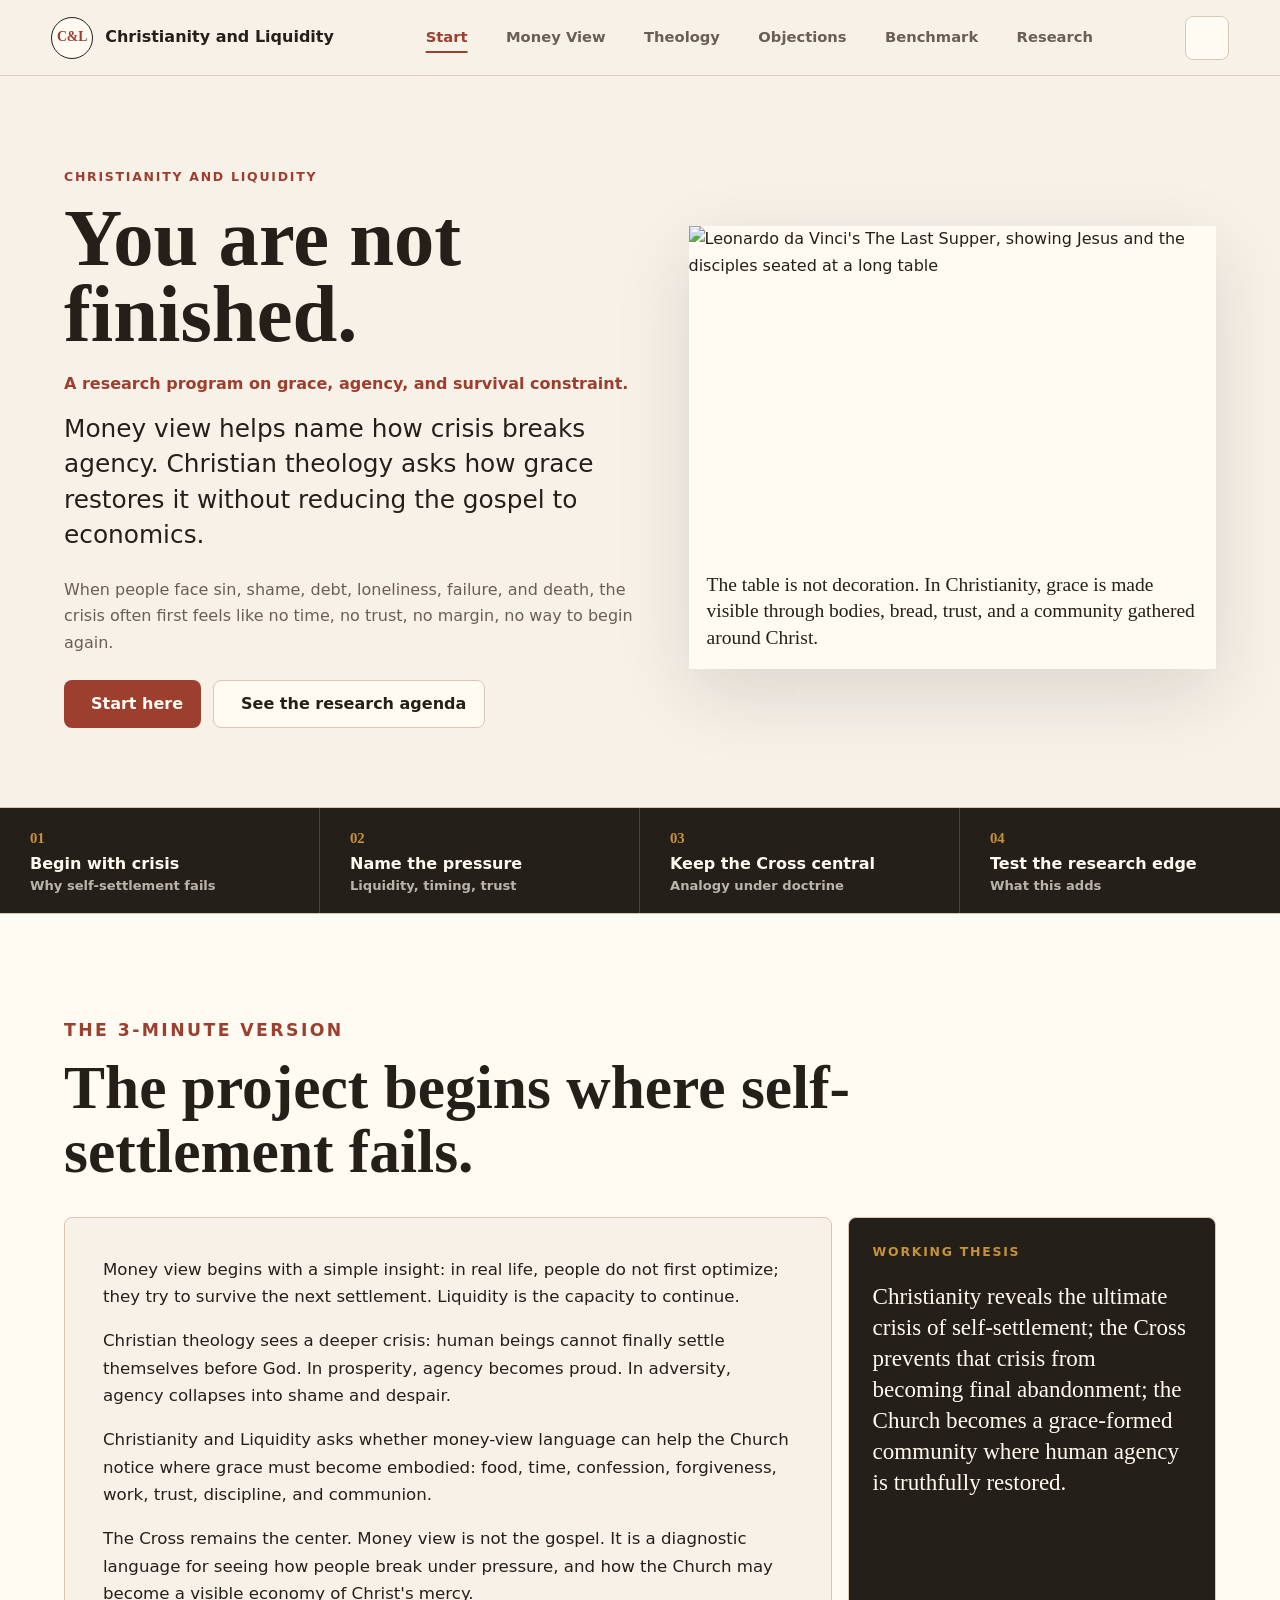
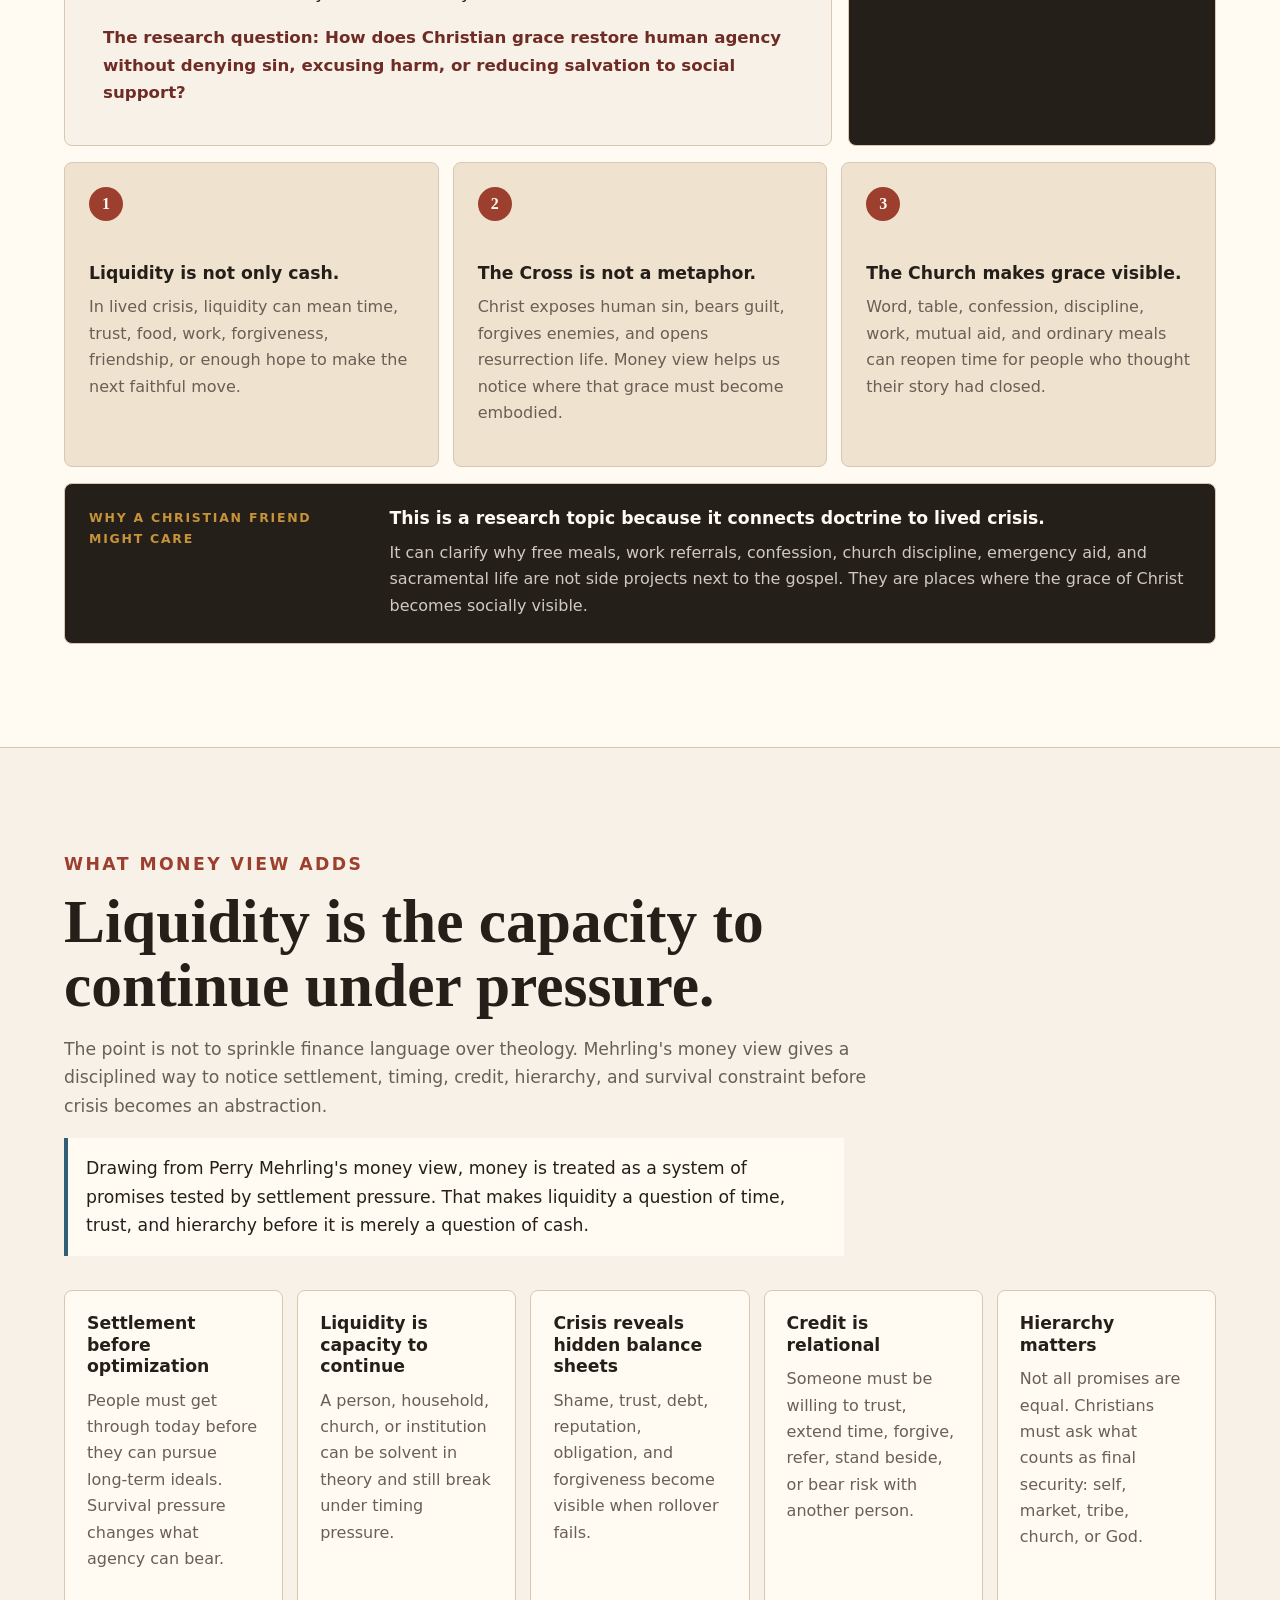
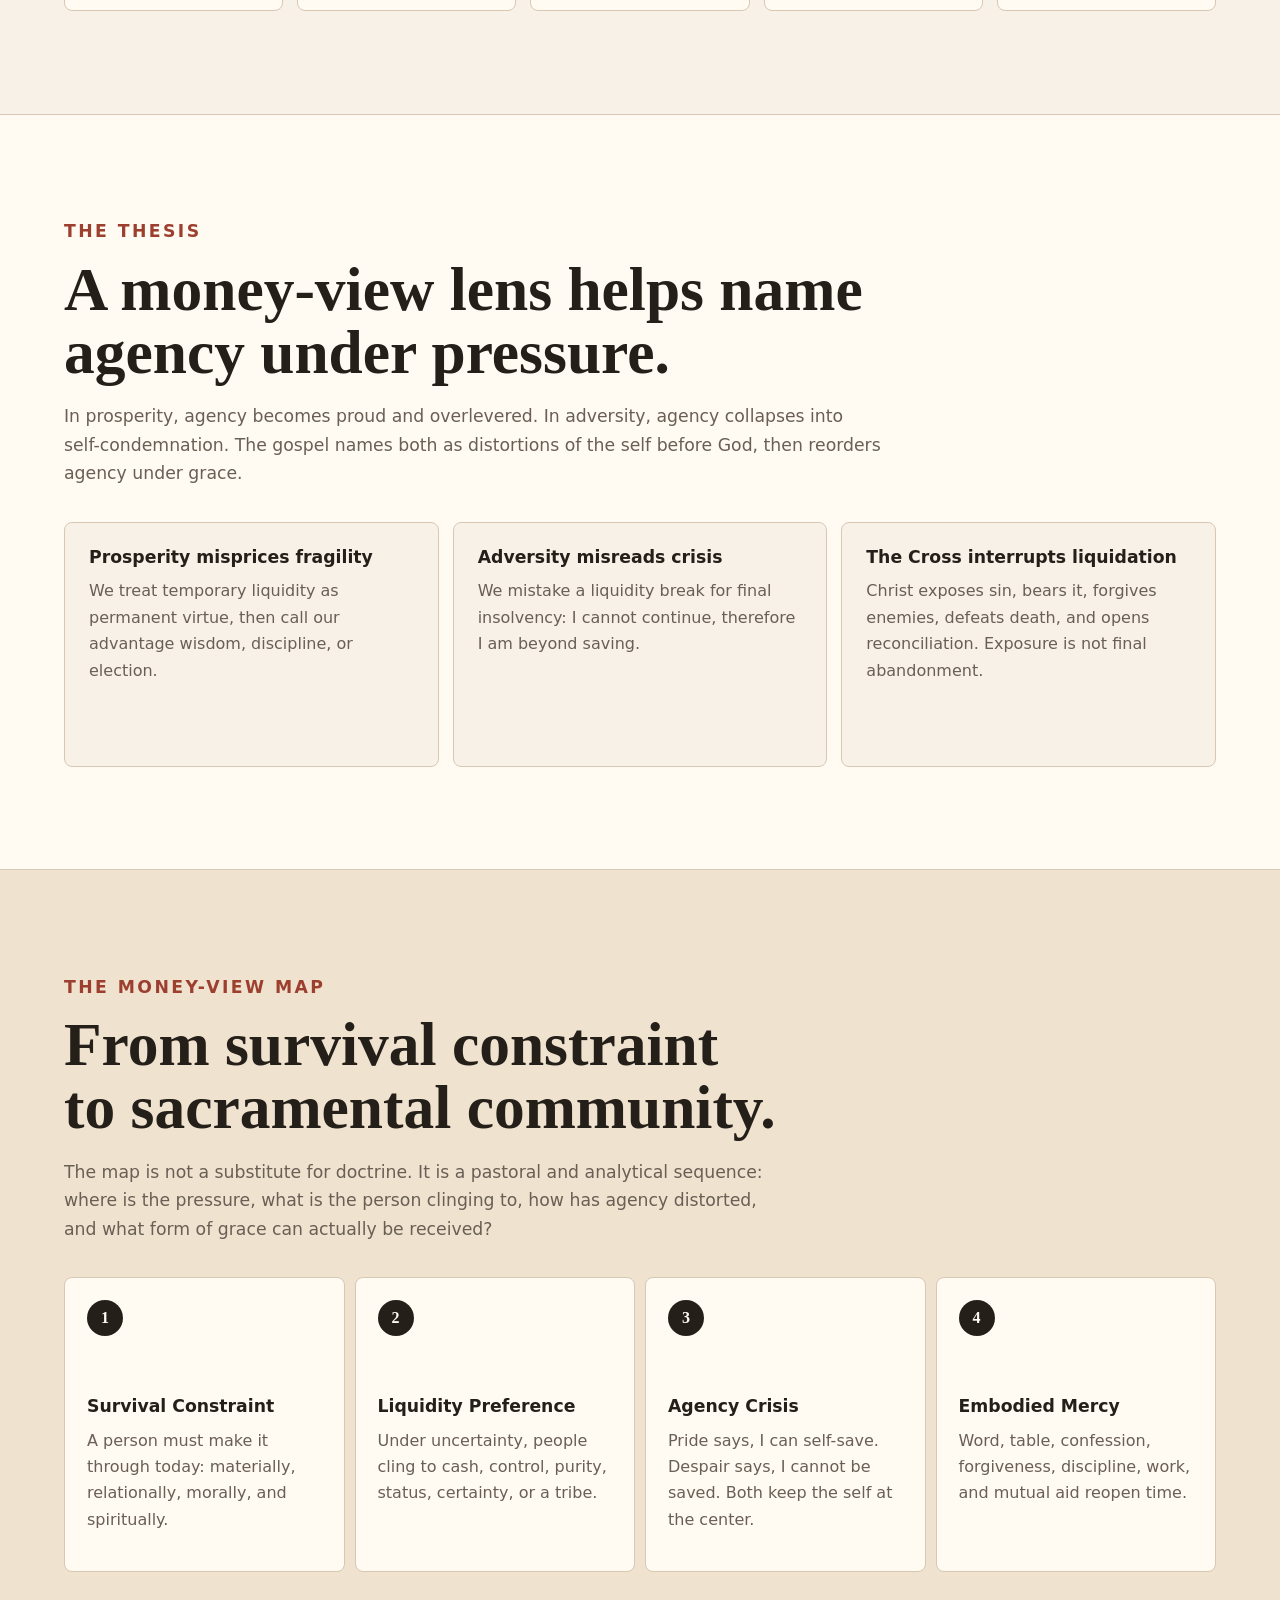
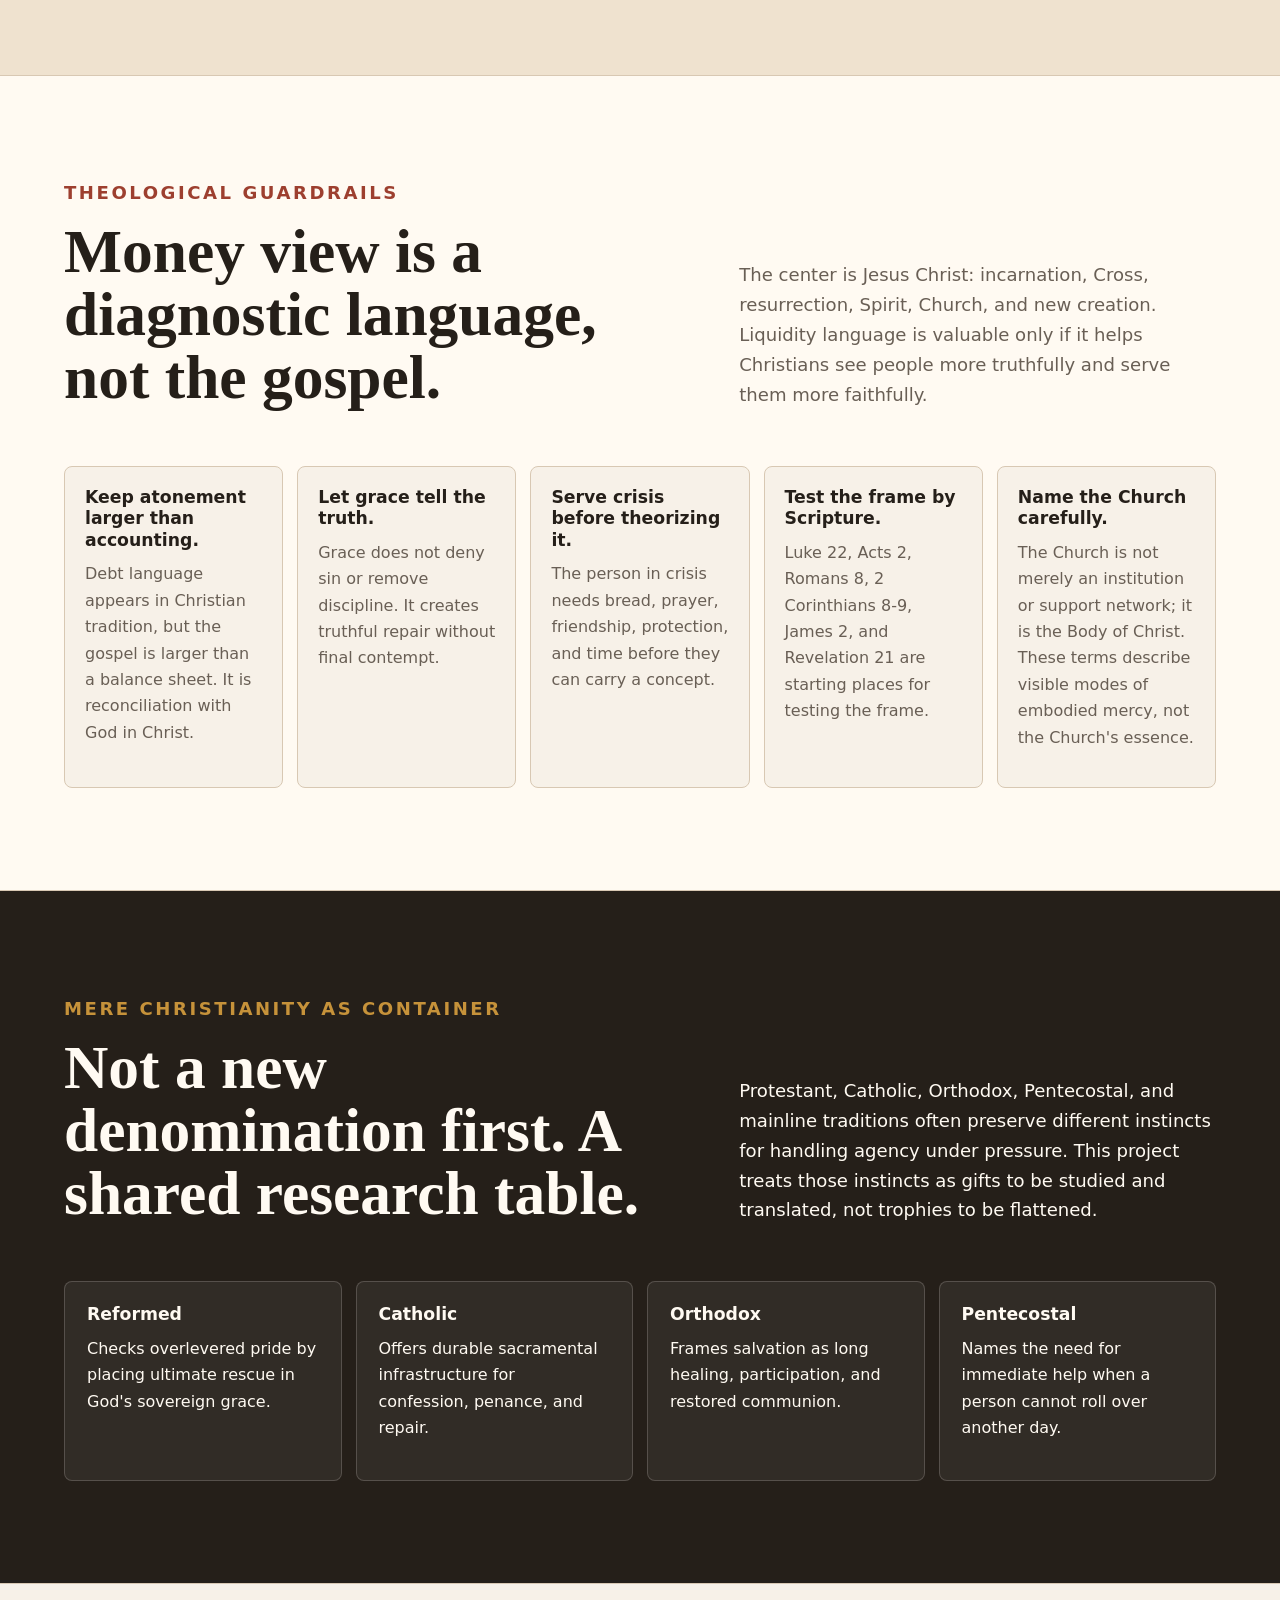
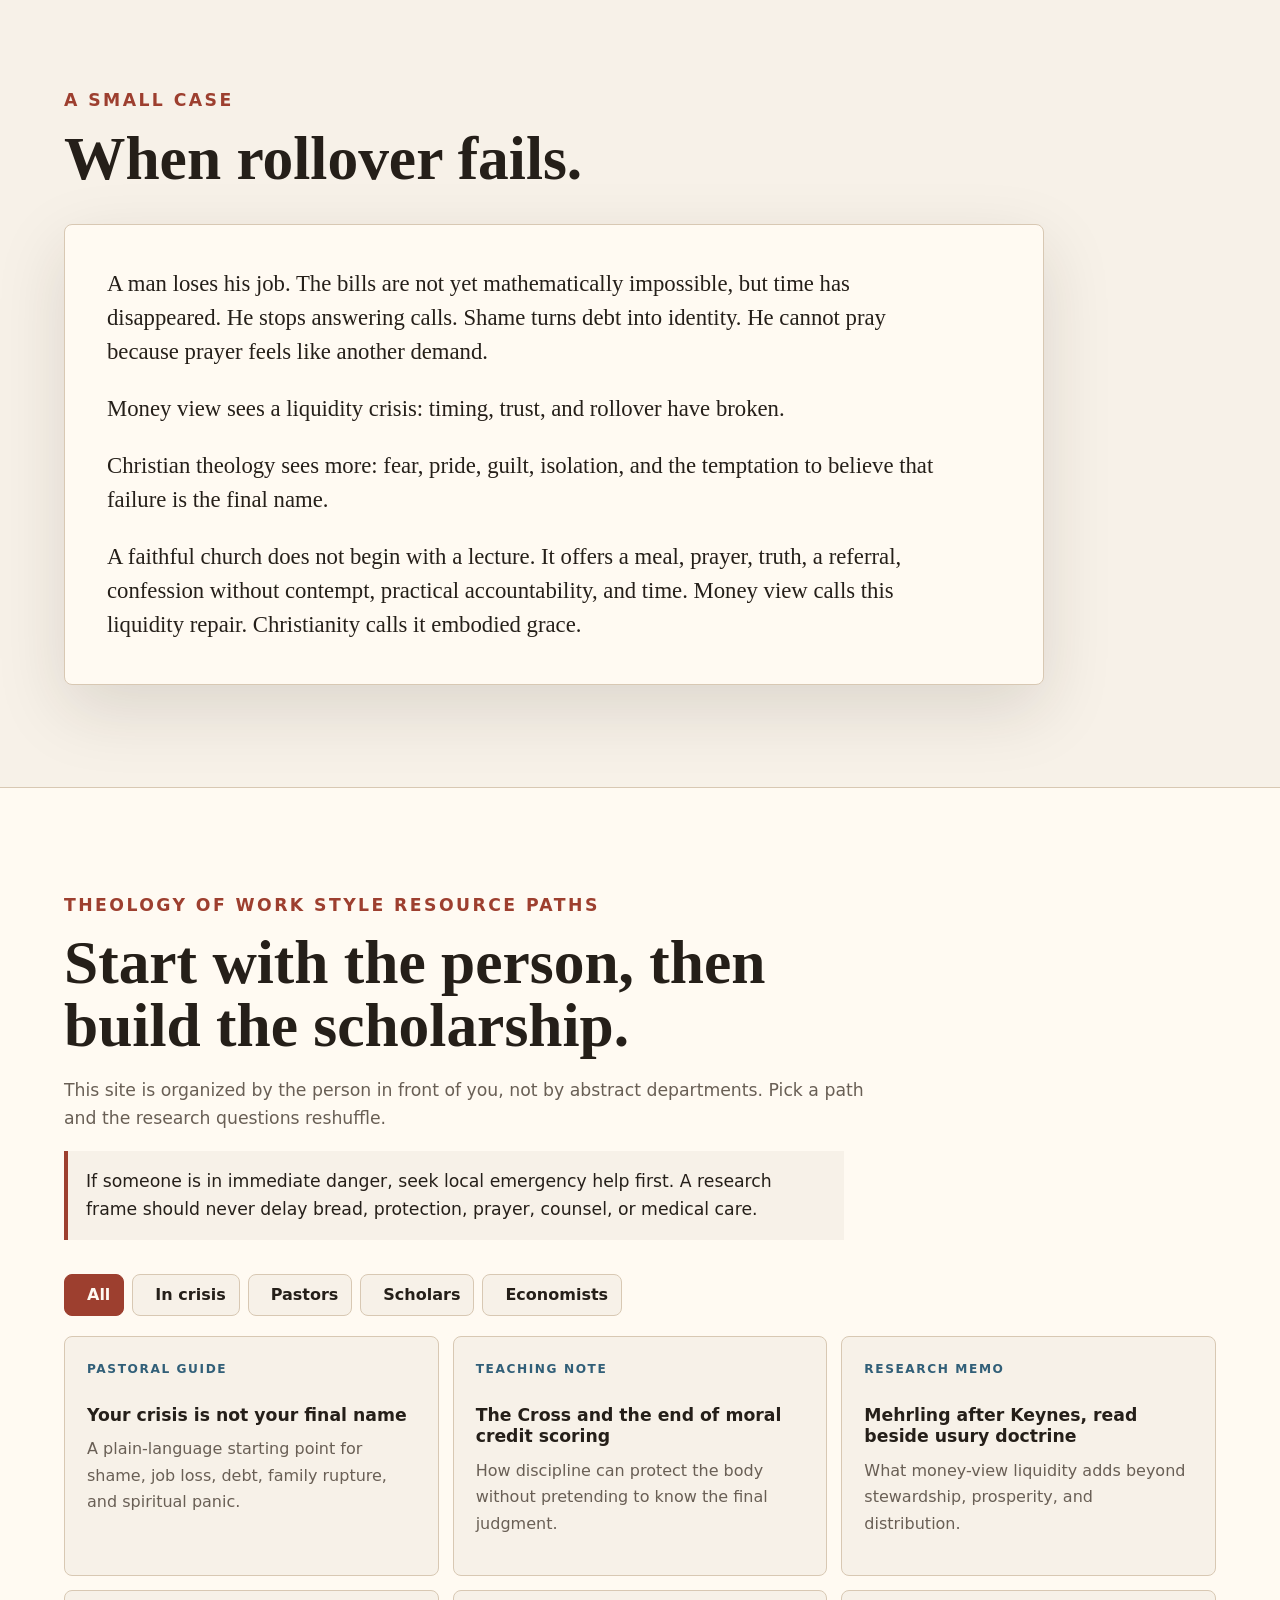
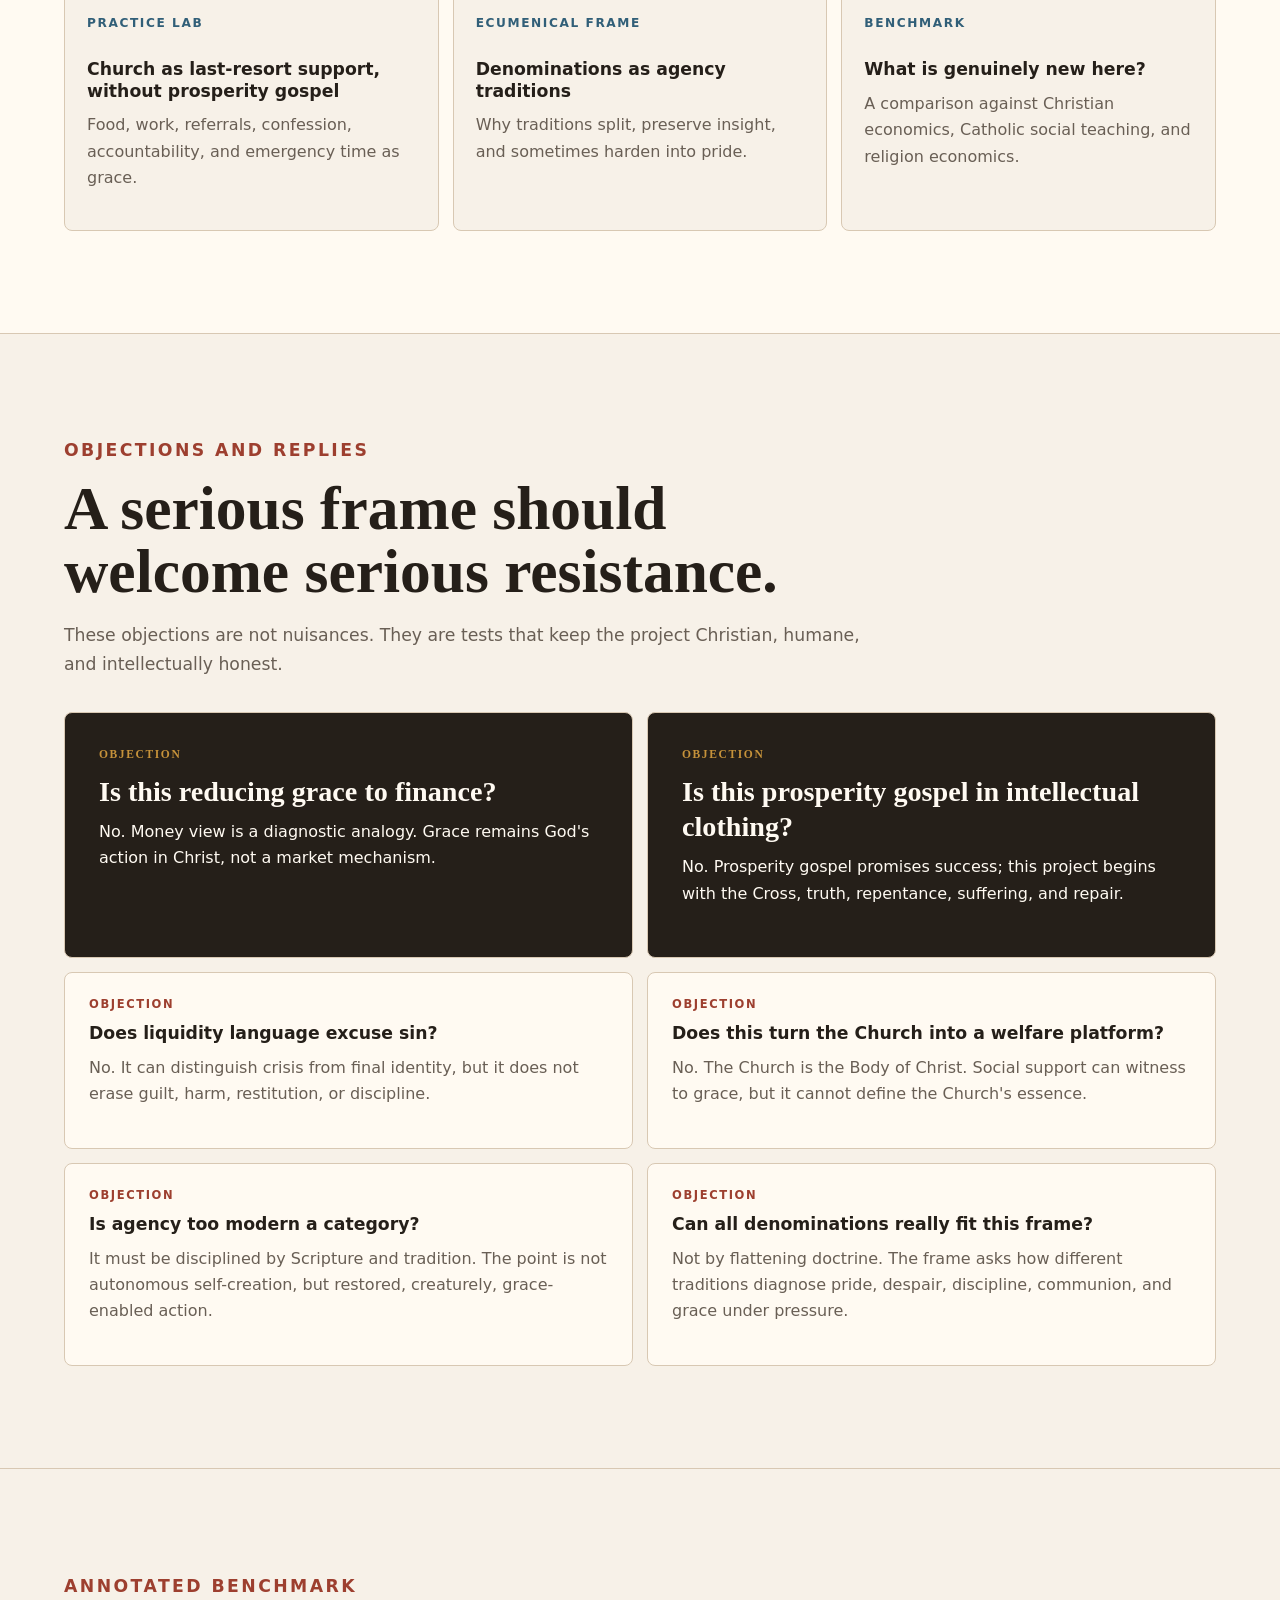
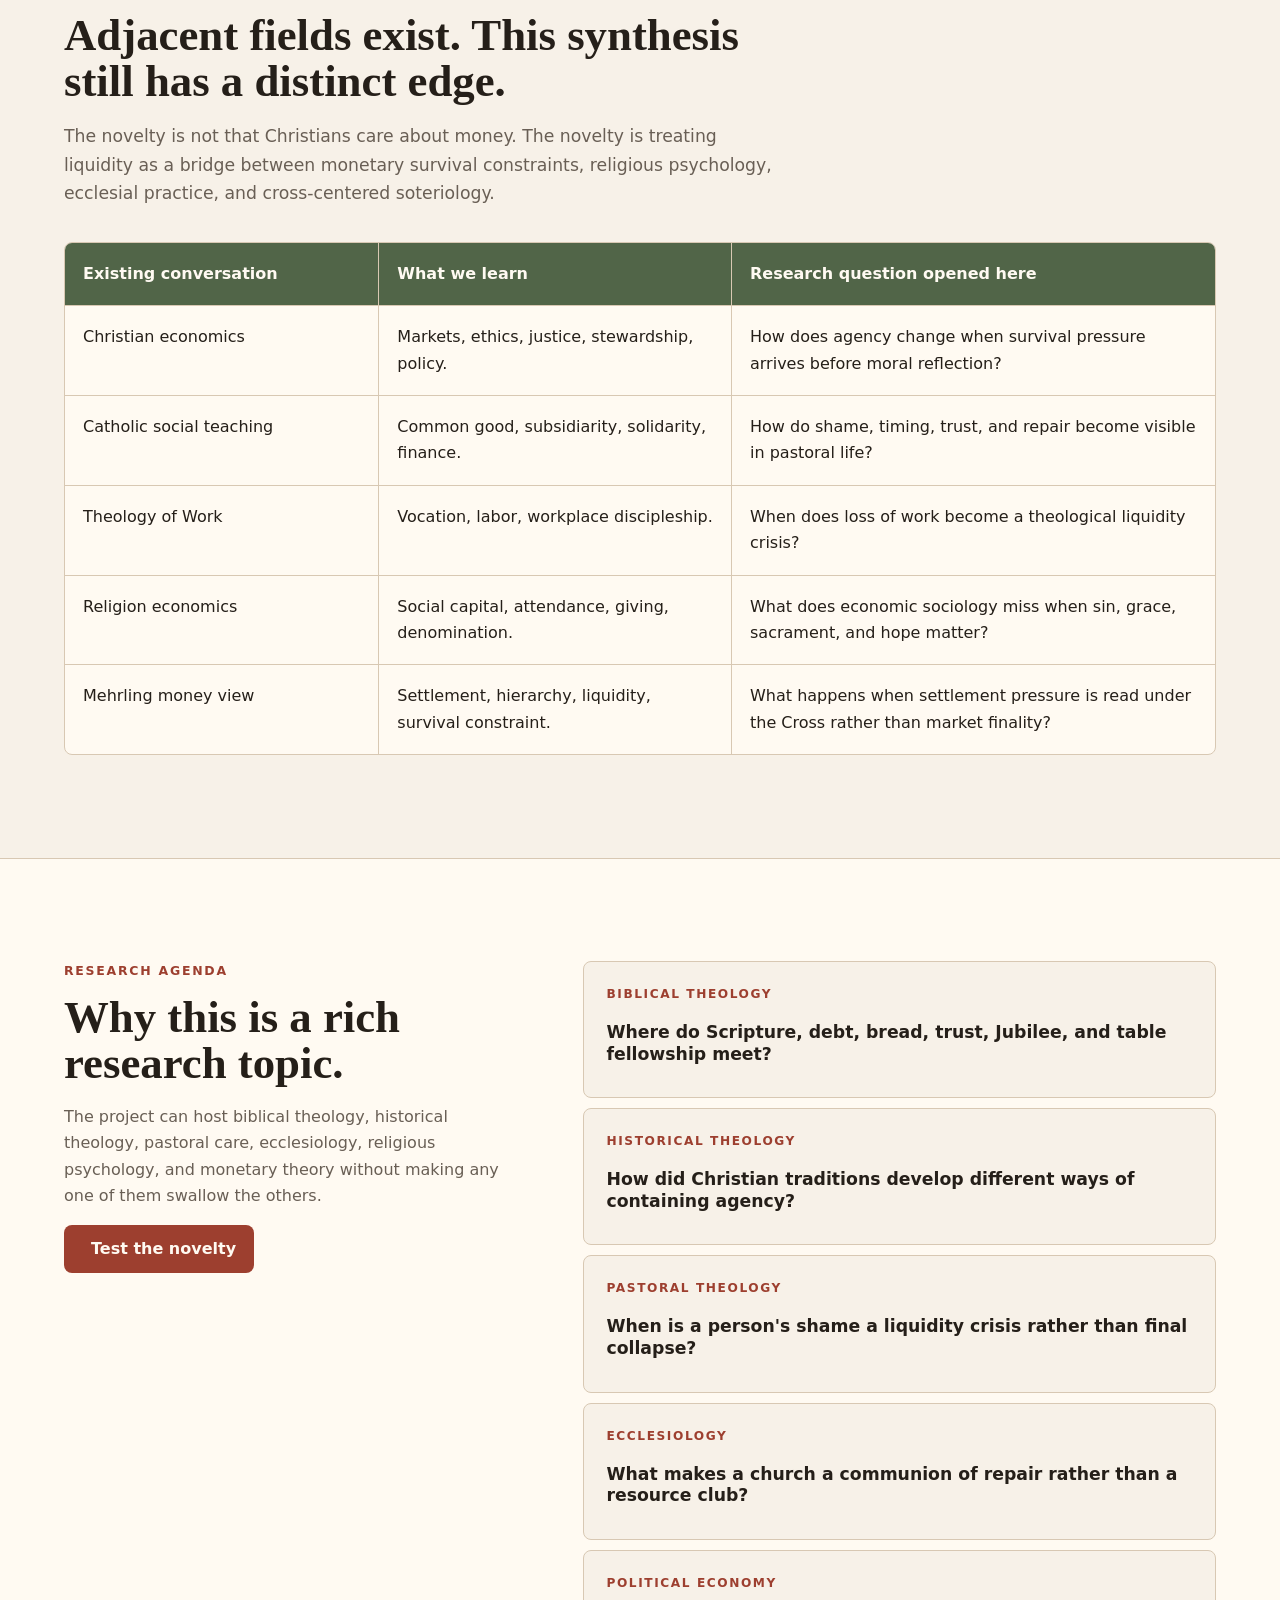
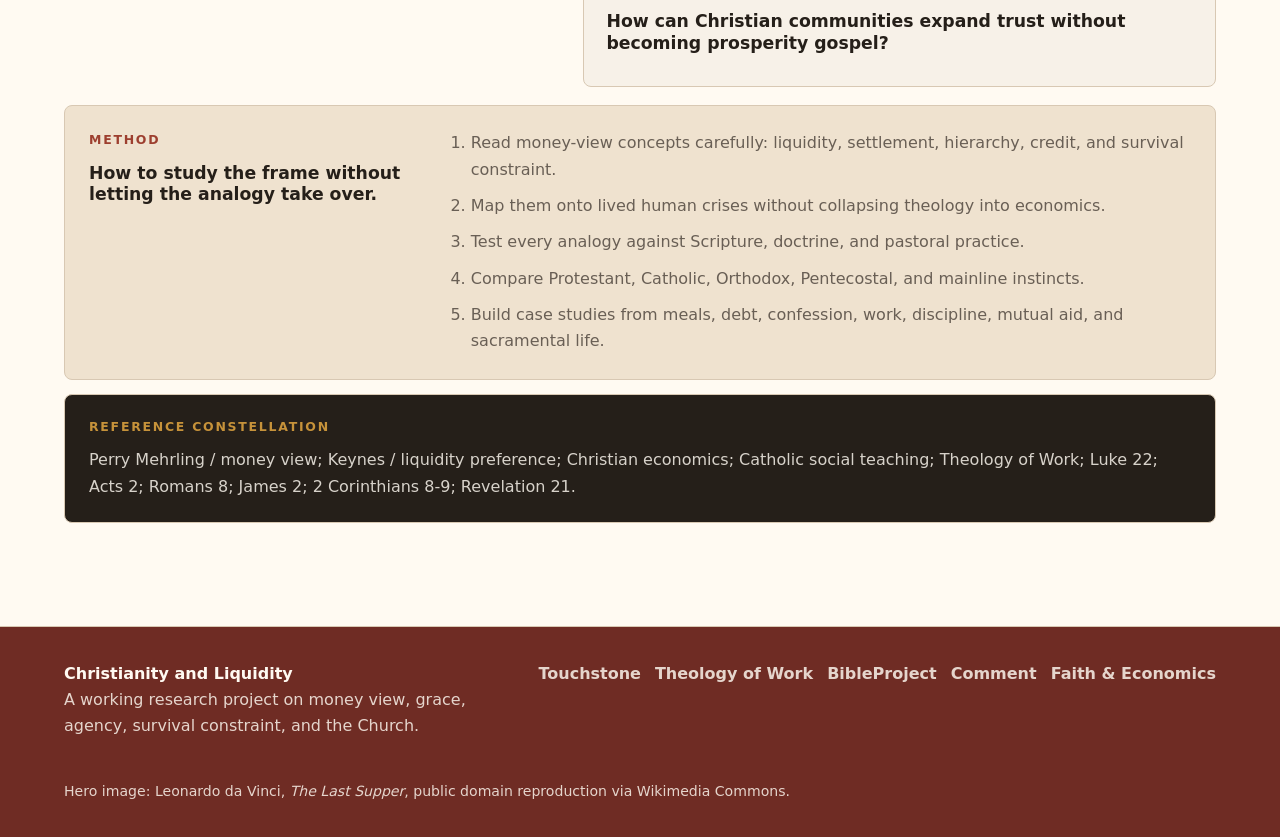
==== commit dc768557: "Contain research agenda sticky section" ====
--- a/index.html
+++ b/index.html
@@ -636,40 +636,42 @@
       </section>
 
       <section class="section-band issue-band" id="research-agenda">
-        <div class="issue-cover">
-          <p class="eyebrow">Research agenda</p>
-          <h2>Why this is a rich research topic.</h2>
-          <p>
-            The project can host biblical theology, historical theology, pastoral care,
-            ecclesiology, religious psychology, and monetary theory without making any one of them
-            swallow the others.
-          </p>
-          <a class="button primary" href="#benchmark">
-            <i data-lucide="book-open"></i>
-            Test the novelty
-          </a>
-        </div>
-        <div class="issue-list">
-          <article>
-            <span>Biblical theology</span>
-            <h3>Where do Scripture, debt, bread, trust, Jubilee, and table fellowship meet?</h3>
-          </article>
-          <article>
-            <span>Historical theology</span>
-            <h3>How did Christian traditions develop different ways of containing agency?</h3>
-          </article>
-          <article>
-            <span>Pastoral theology</span>
-            <h3>When is a person's shame a liquidity crisis rather than final collapse?</h3>
-          </article>
-          <article>
-            <span>Ecclesiology</span>
-            <h3>What makes a church a communion of repair rather than a resource club?</h3>
-          </article>
-          <article>
-            <span>Political economy</span>
-            <h3>How can Christian communities expand trust without becoming prosperity gospel?</h3>
-          </article>
+        <div class="issue-main">
+          <div class="issue-cover">
+            <p class="eyebrow">Research agenda</p>
+            <h2>Why this is a rich research topic.</h2>
+            <p>
+              The project can host biblical theology, historical theology, pastoral care,
+              ecclesiology, religious psychology, and monetary theory without making any one of them
+              swallow the others.
+            </p>
+            <a class="button primary" href="#benchmark">
+              <i data-lucide="book-open"></i>
+              Test the novelty
+            </a>
+          </div>
+          <div class="issue-list">
+            <article>
+              <span>Biblical theology</span>
+              <h3>Where do Scripture, debt, bread, trust, Jubilee, and table fellowship meet?</h3>
+            </article>
+            <article>
+              <span>Historical theology</span>
+              <h3>How did Christian traditions develop different ways of containing agency?</h3>
+            </article>
+            <article>
+              <span>Pastoral theology</span>
+              <h3>When is a person's shame a liquidity crisis rather than final collapse?</h3>
+            </article>
+            <article>
+              <span>Ecclesiology</span>
+              <h3>What makes a church a communion of repair rather than a resource club?</h3>
+            </article>
+            <article>
+              <span>Political economy</span>
+              <h3>How can Christian communities expand trust without becoming prosperity gospel?</h3>
+            </article>
+          </div>
         </div>
         <div class="method-panel">
           <div>
--- a/styles.css
+++ b/styles.css
@@ -777,11 +777,14 @@
 }
 
 .issue-band {
+  background: var(--cream);
+}
+
+.issue-main {
   display: grid;
   grid-template-columns: minmax(0, 0.72fr) minmax(320px, 1fr);
   gap: clamp(22px, 5vw, 70px);
   align-items: start;
-  background: var(--cream);
 }
 
 .issue-cover {
@@ -884,7 +887,7 @@
 
   .hero,
   .split-copy,
-  .issue-band,
+  .issue-main,
   .friend-note,
   .minute-layout,
   .method-panel {
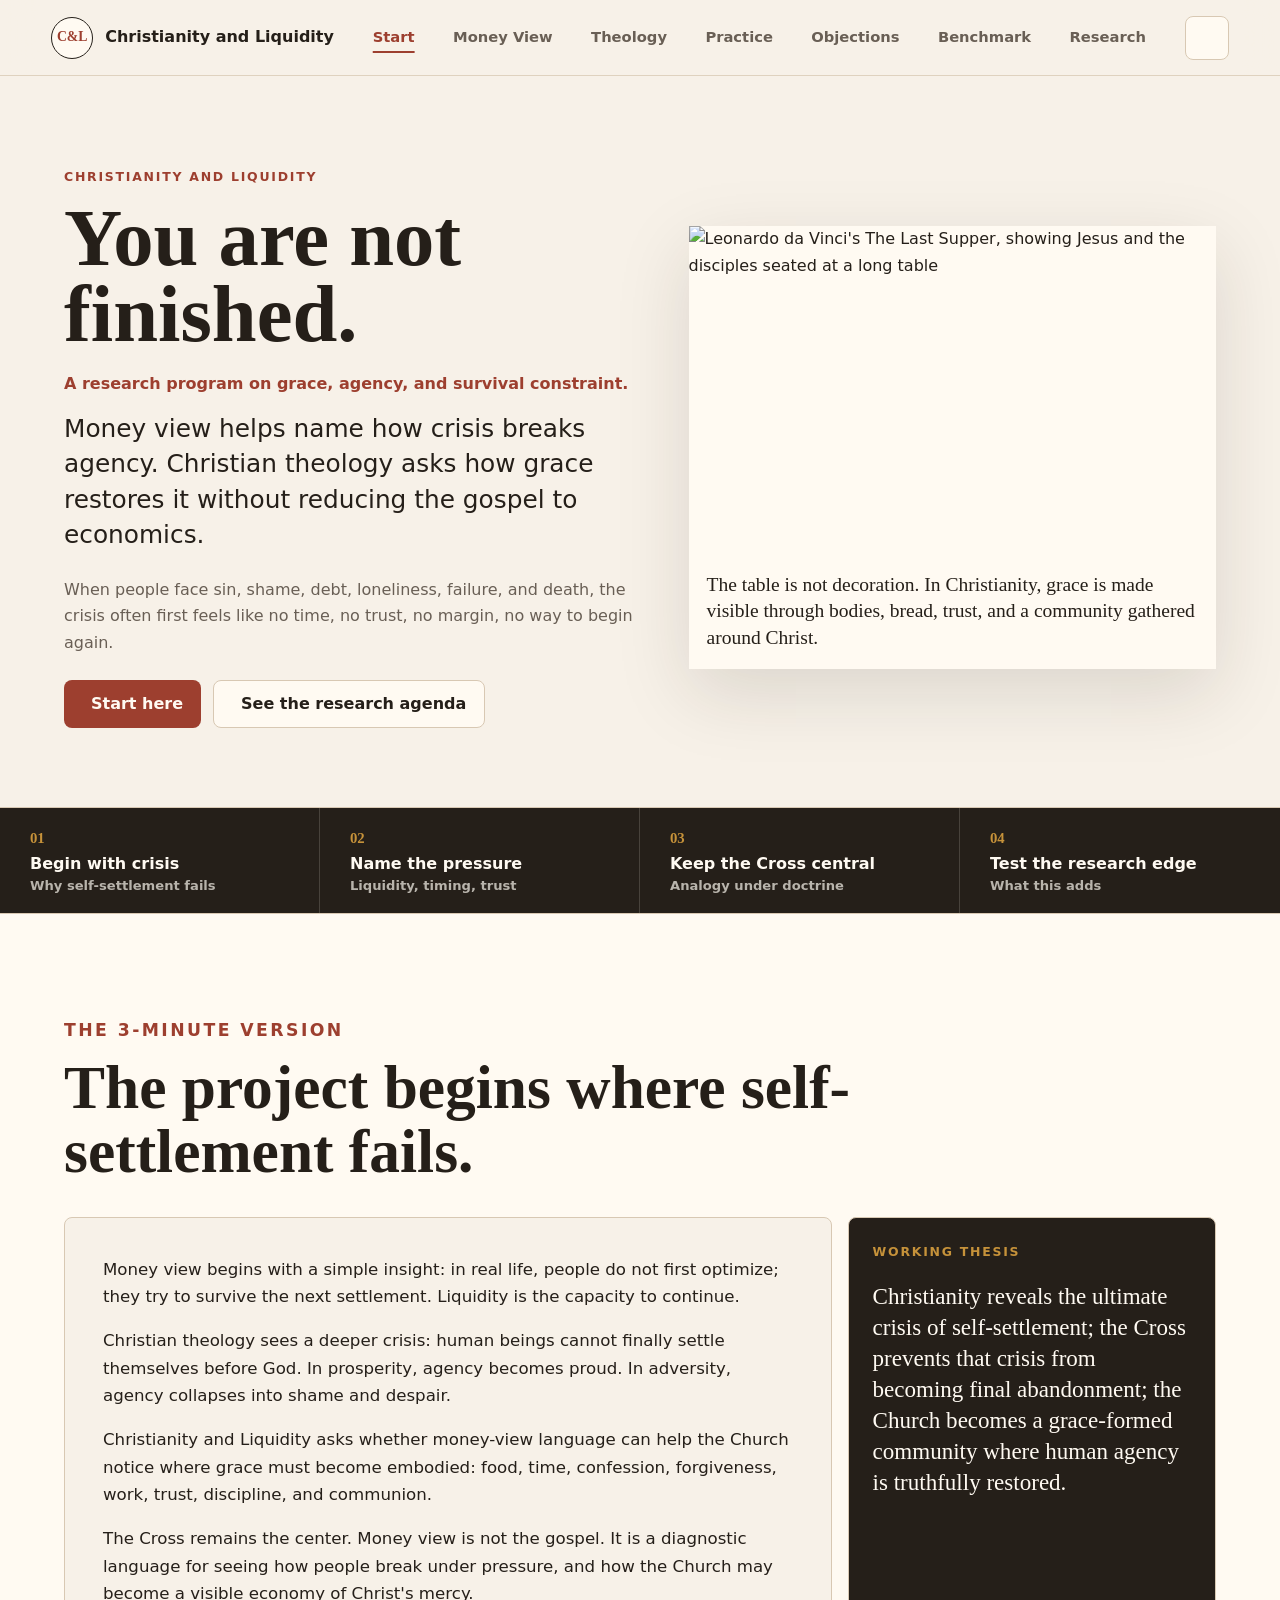
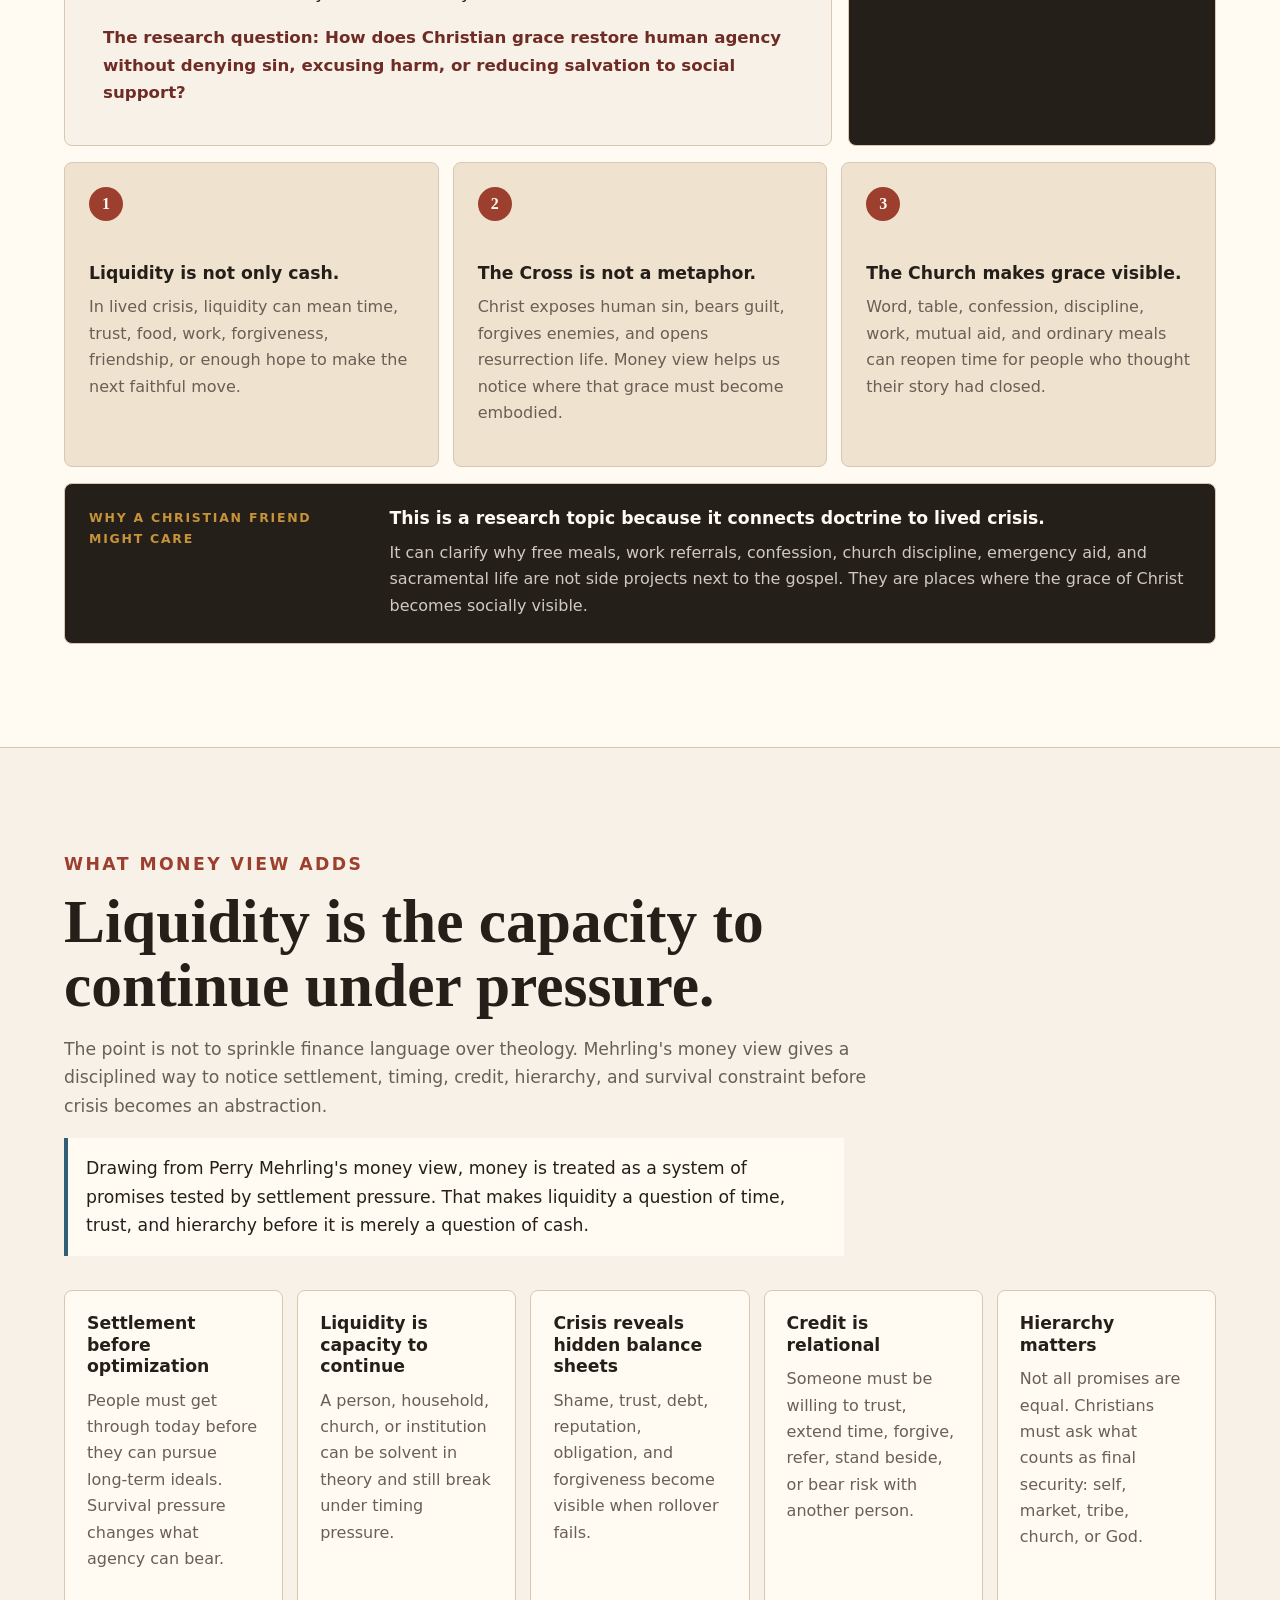
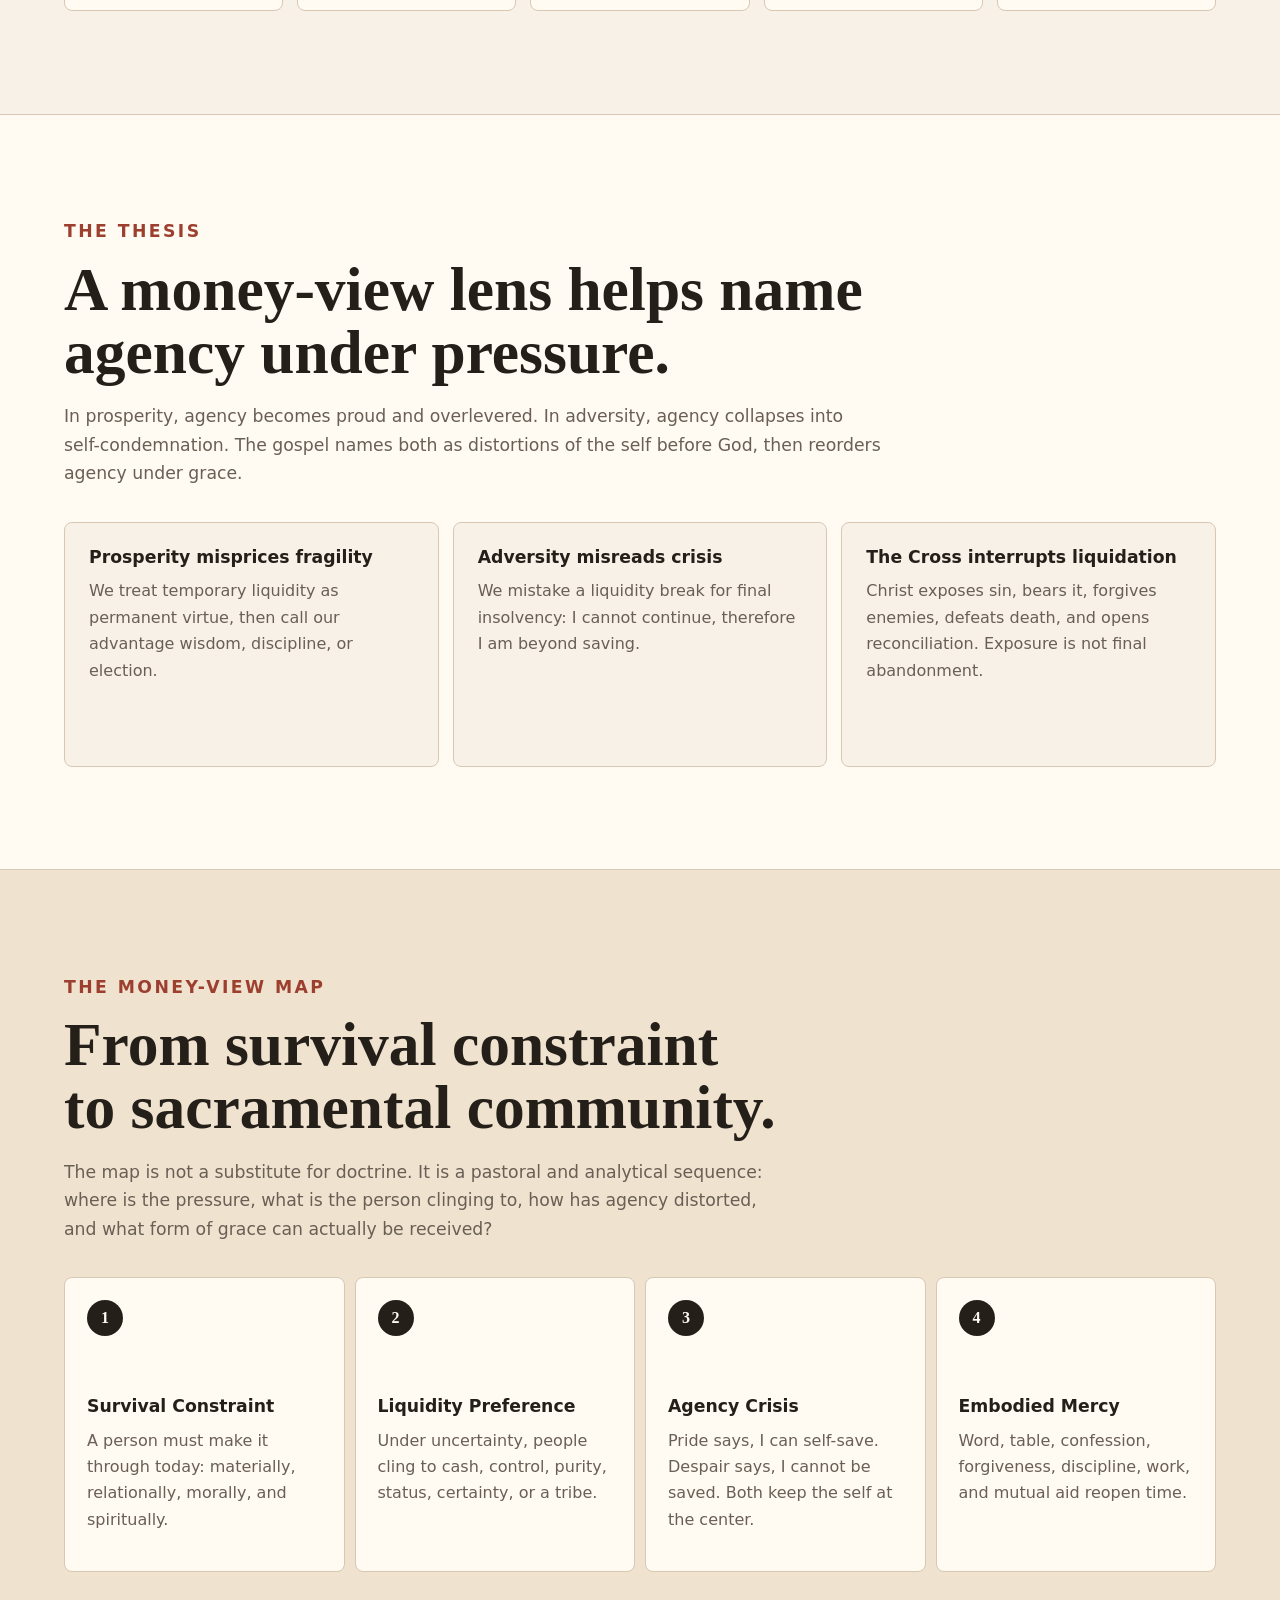
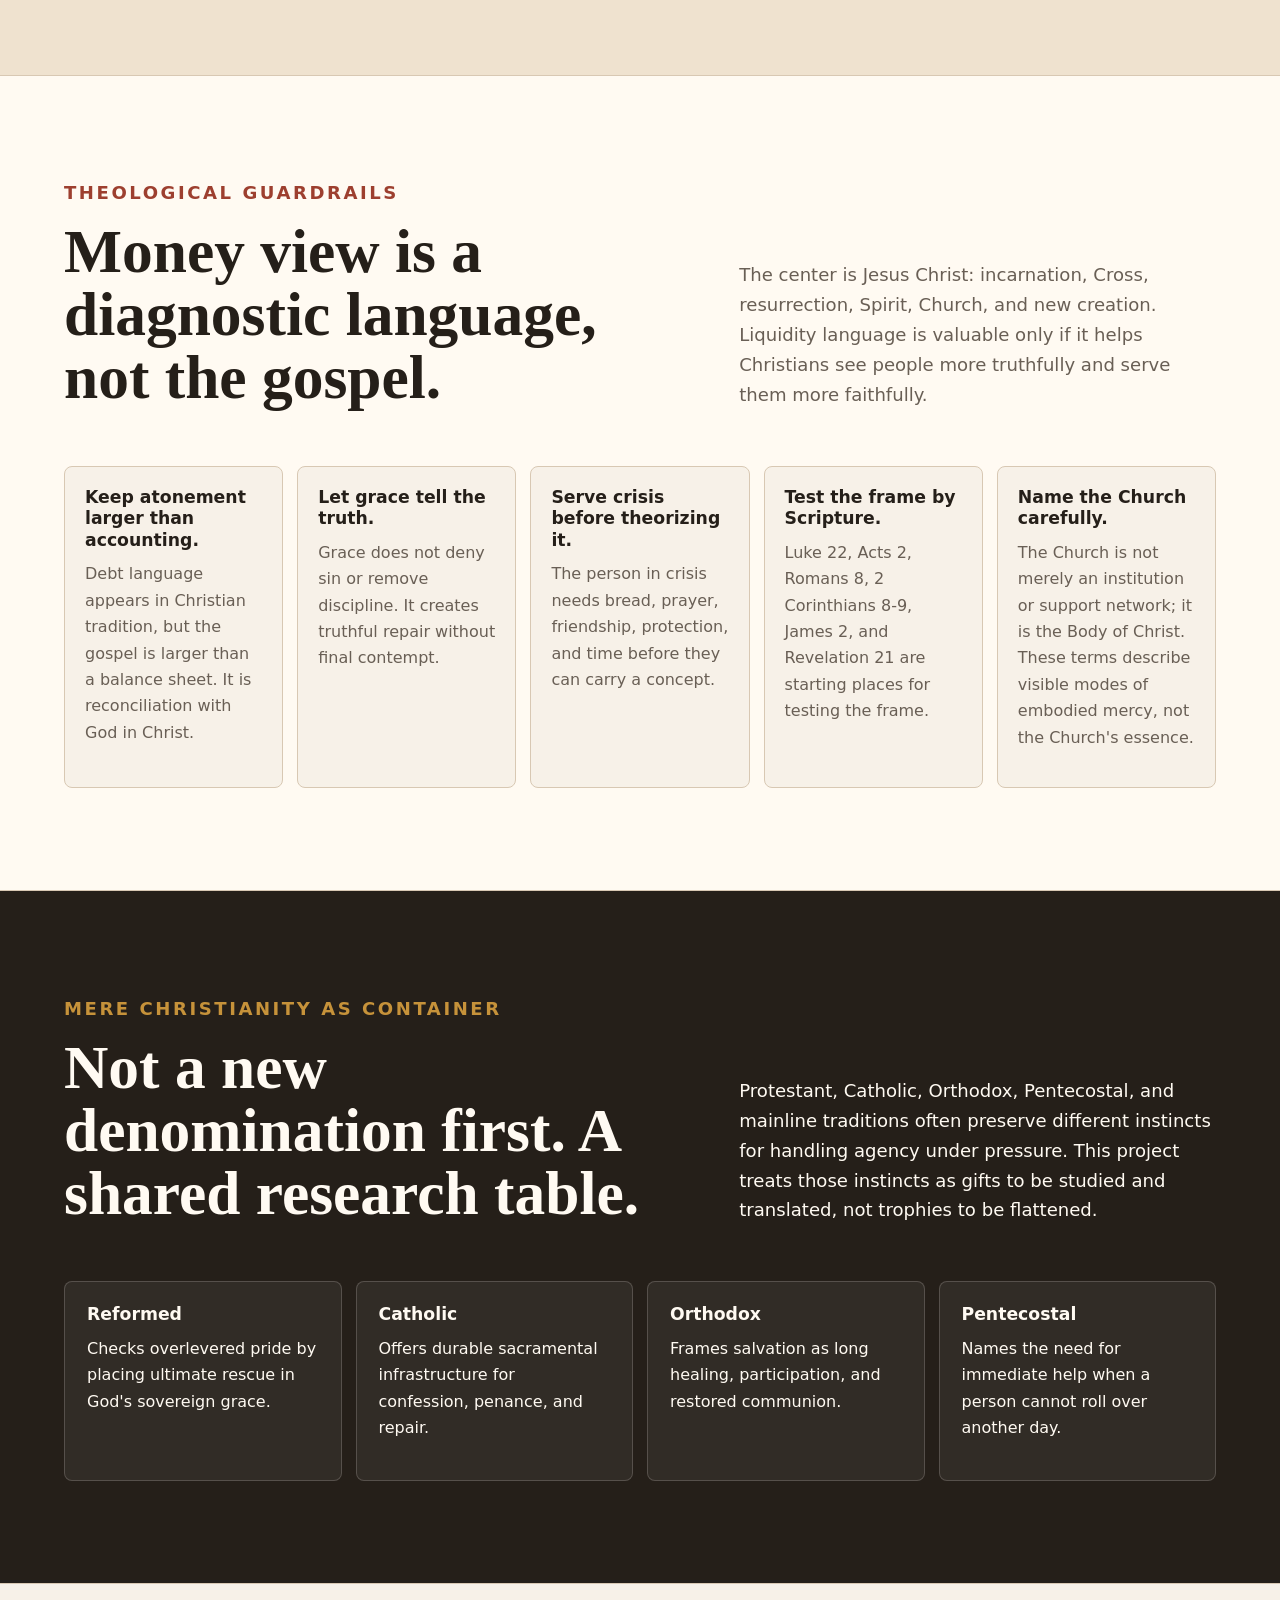
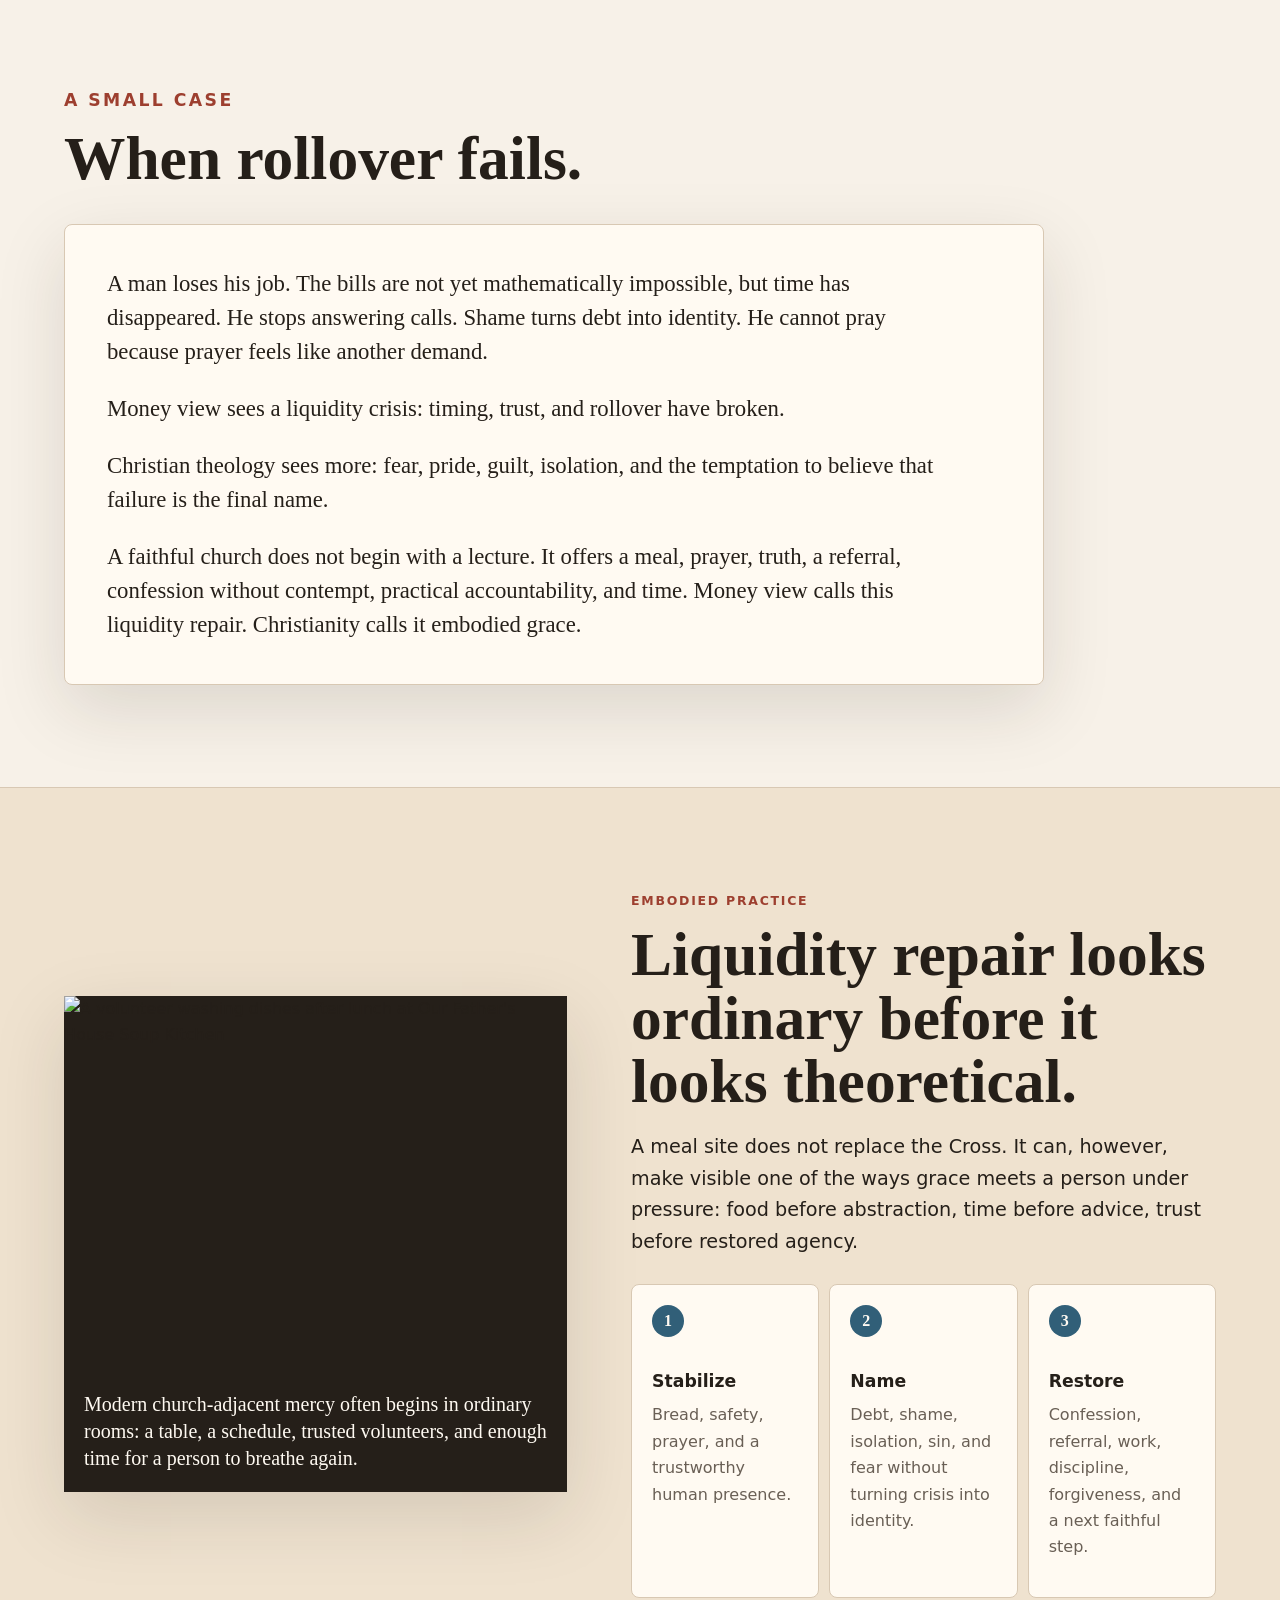
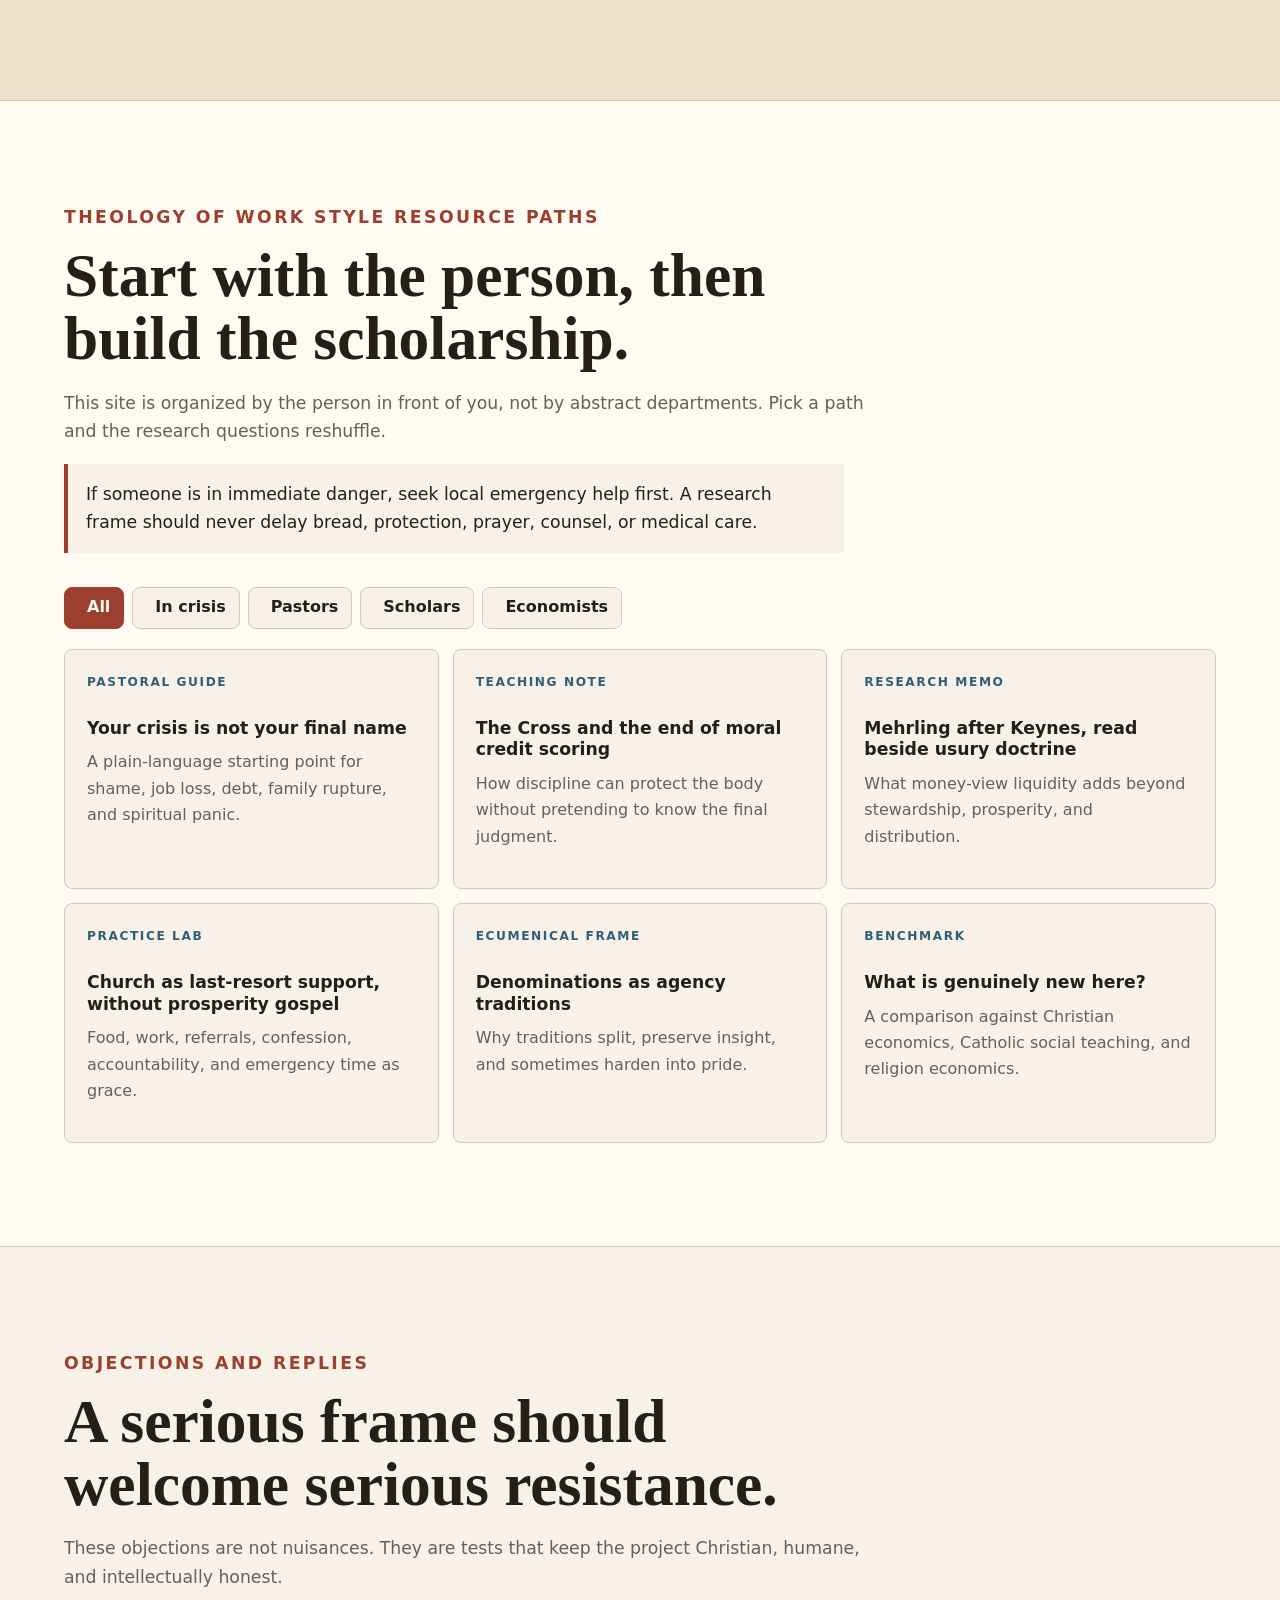
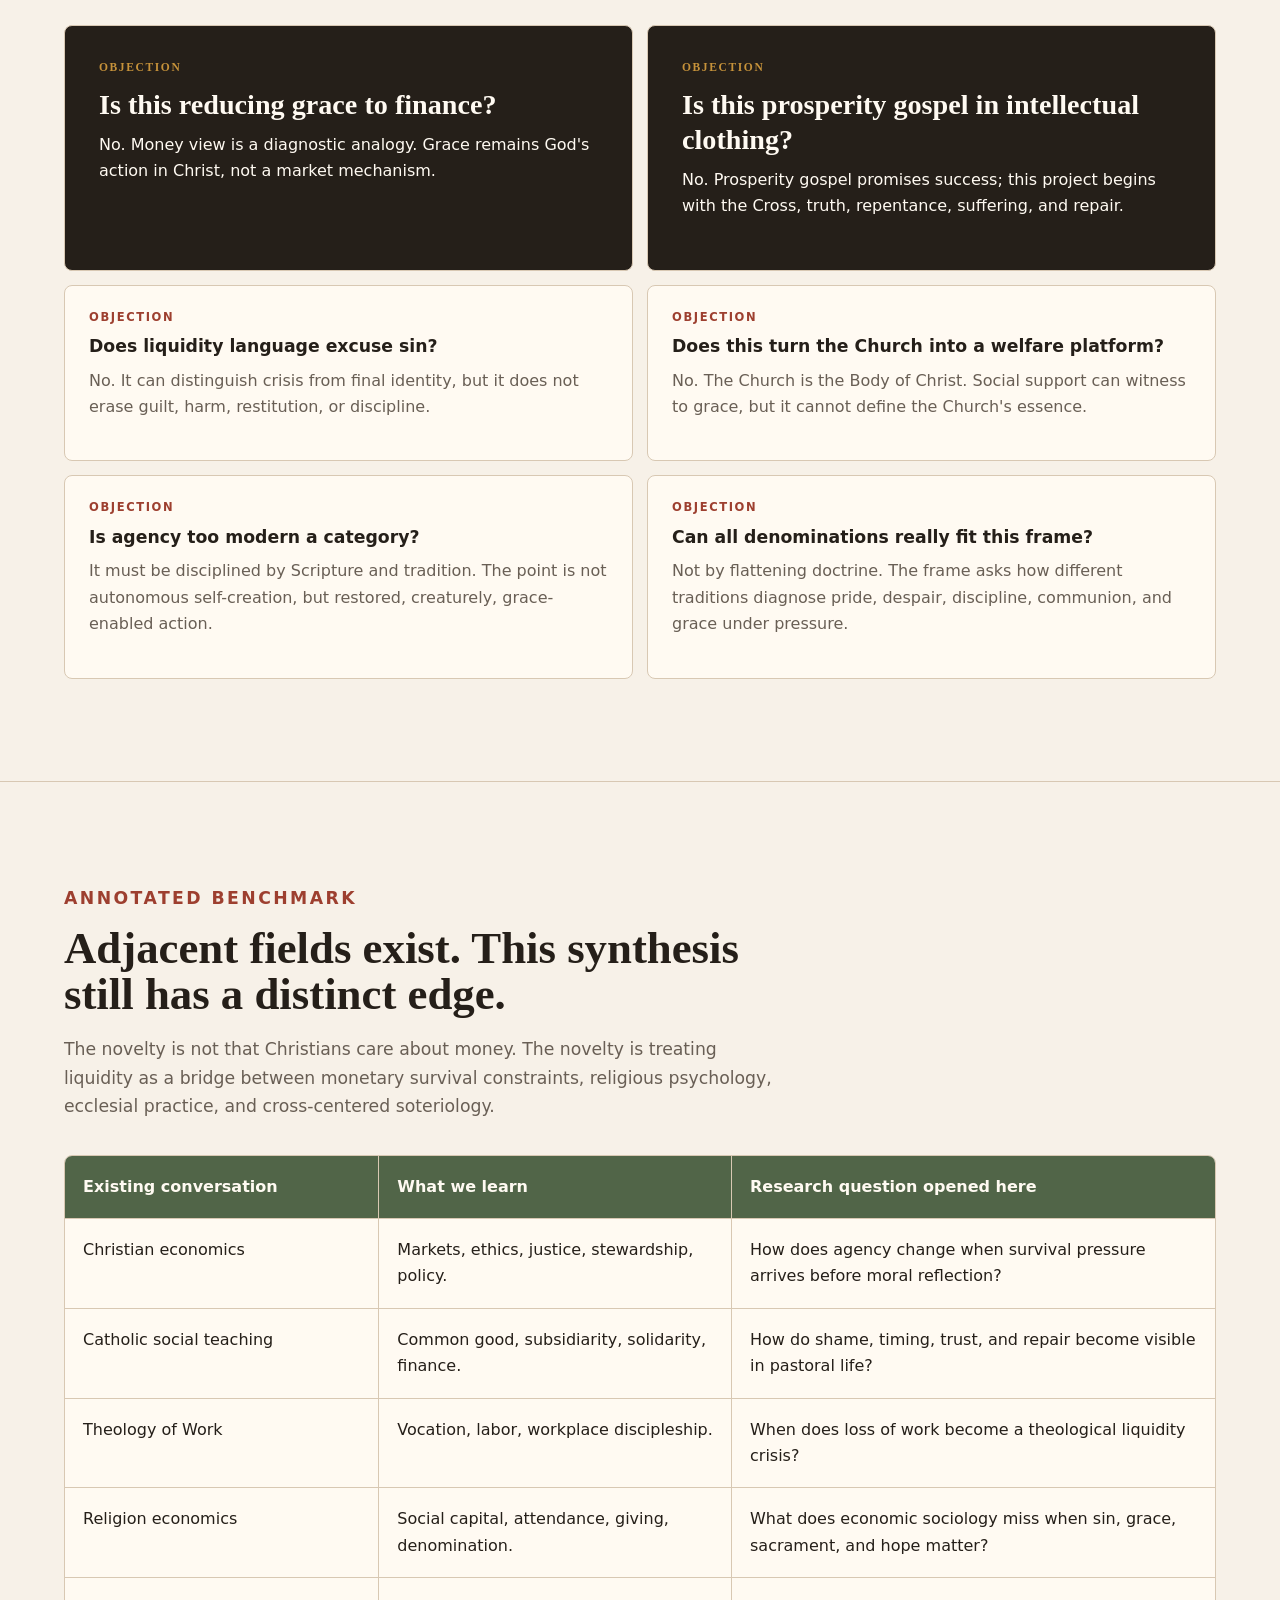
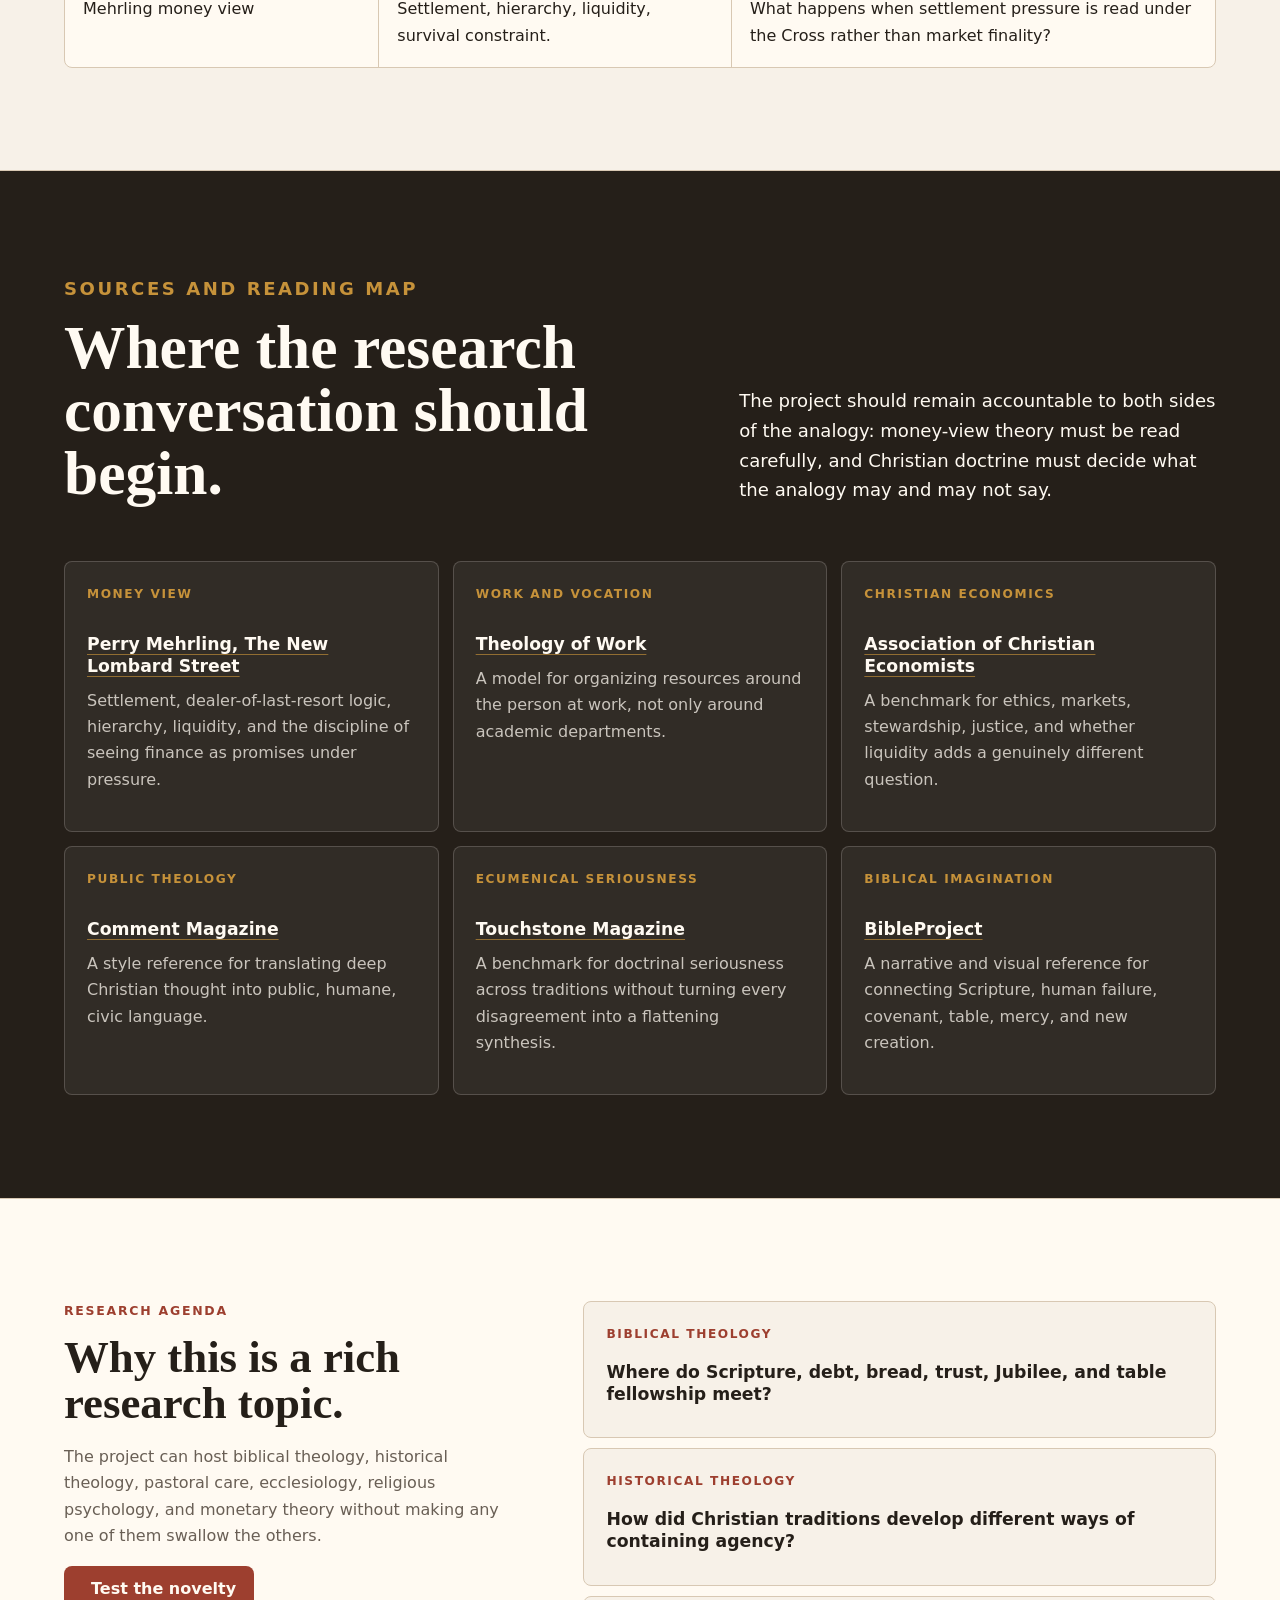
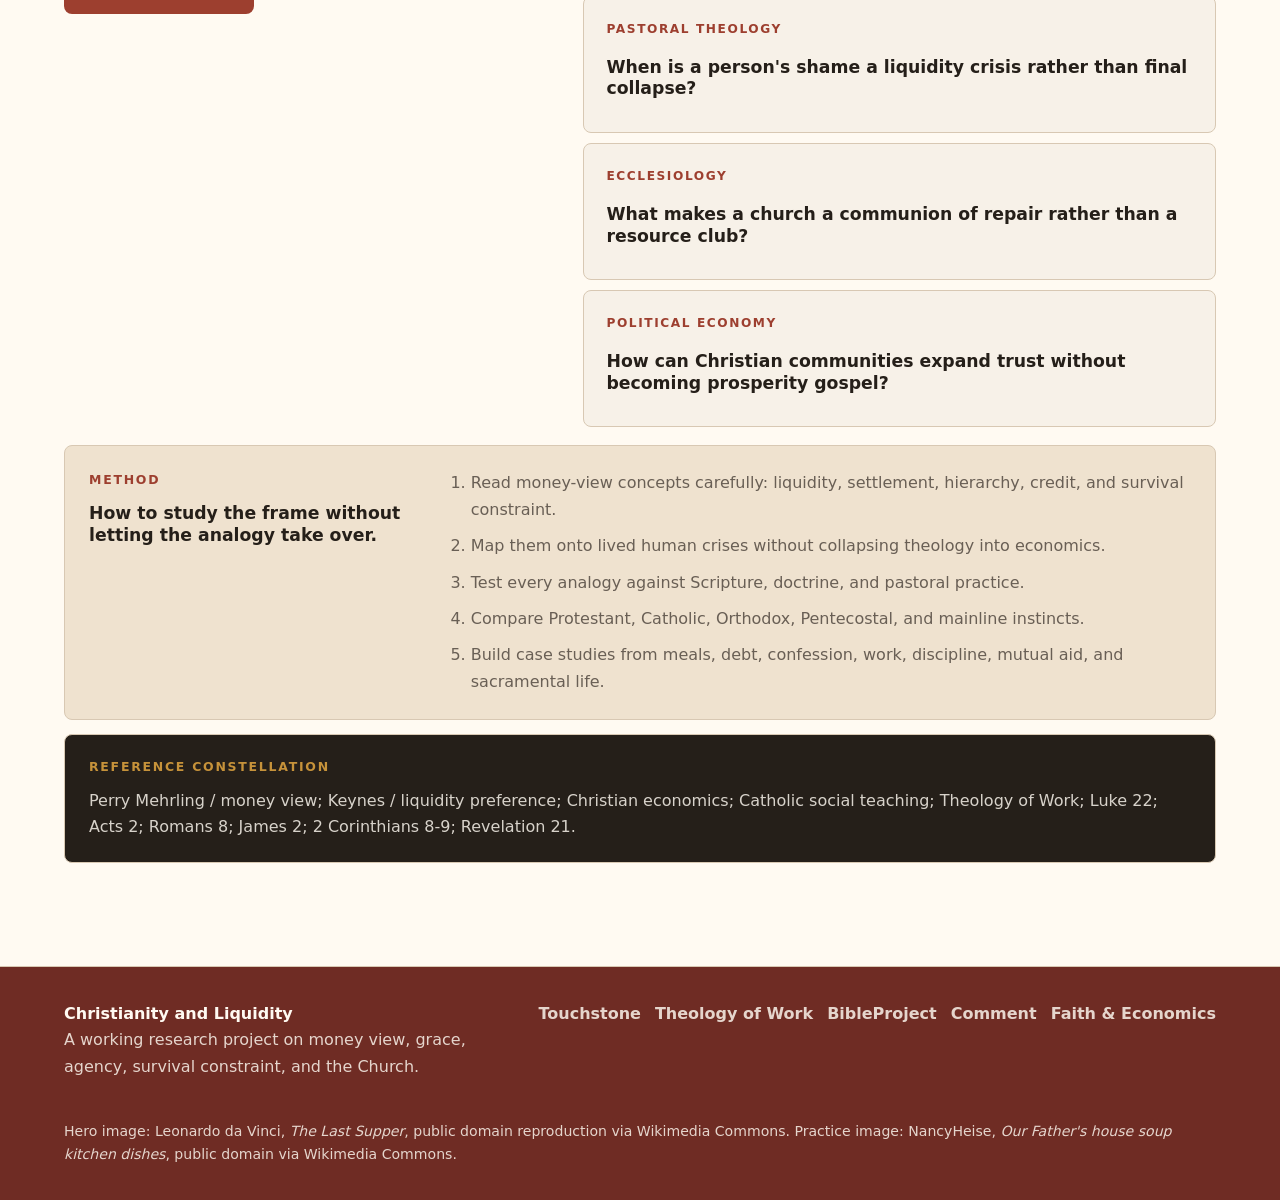
==== commit 1a9e79d6: "Add practice and reading map sections" ====
--- a/index.html
+++ b/index.html
@@ -29,6 +29,7 @@
         <a href="#start">Start</a>
         <a href="#money-view">Money View</a>
         <a href="#guardrails">Theology</a>
+        <a href="#practice">Practice</a>
         <a href="#objections">Objections</a>
         <a href="#benchmark">Benchmark</a>
         <a href="#research-agenda">Research</a>
@@ -432,6 +433,47 @@
         </div>
       </section>
 
+      <section class="section-band practice-band" id="practice">
+        <div class="practice-layout">
+          <figure class="practice-photo">
+            <img
+              src="https://commons.wikimedia.org/wiki/Special:Redirect/file/Our%20Father%27s%20house%20soup%20kitchen%20dishes.jpg?width=1200"
+              alt="A volunteer washing dishes after lunch at Our Father's House Soup Kitchen"
+            />
+            <figcaption>
+              Modern church-adjacent mercy often begins in ordinary rooms: a table, a schedule,
+              trusted volunteers, and enough time for a person to breathe again.
+            </figcaption>
+          </figure>
+          <div class="practice-copy">
+            <p class="eyebrow">Embodied practice</p>
+            <h2>Liquidity repair looks ordinary before it looks theoretical.</h2>
+            <p>
+              A meal site does not replace the Cross. It can, however, make visible one of the
+              ways grace meets a person under pressure: food before abstraction, time before
+              advice, trust before restored agency.
+            </p>
+            <div class="practice-steps" aria-label="Pastoral practice sequence">
+              <article>
+                <span>1</span>
+                <h3>Stabilize</h3>
+                <p>Bread, safety, prayer, and a trustworthy human presence.</p>
+              </article>
+              <article>
+                <span>2</span>
+                <h3>Name</h3>
+                <p>Debt, shame, isolation, sin, and fear without turning crisis into identity.</p>
+              </article>
+              <article>
+                <span>3</span>
+                <h3>Restore</h3>
+                <p>Confession, referral, work, discipline, forgiveness, and a next faithful step.</p>
+              </article>
+            </div>
+          </div>
+        </div>
+      </section>
+
       <section class="section-band resources-band" id="resources">
         <div class="section-heading">
           <p class="eyebrow">Theology of Work style resource paths</p>
@@ -635,6 +677,84 @@
         </div>
       </section>
 
+      <section class="section-band reading-band" id="reading-map">
+        <div class="split-copy">
+          <div>
+            <p class="eyebrow">Sources and reading map</p>
+            <h2>Where the research conversation should begin.</h2>
+          </div>
+          <p>
+            The project should remain accountable to both sides of the analogy: money-view theory
+            must be read carefully, and Christian doctrine must decide what the analogy may and may
+            not say.
+          </p>
+        </div>
+        <div class="reading-grid">
+          <article>
+            <span>Money view</span>
+            <h3>
+              <a href="https://www.ineteconomics.org/perspectives/blog/the-new-lombard-street">
+                Perry Mehrling, The New Lombard Street
+              </a>
+            </h3>
+            <p>
+              Settlement, dealer-of-last-resort logic, hierarchy, liquidity, and the discipline of
+              seeing finance as promises under pressure.
+            </p>
+          </article>
+          <article>
+            <span>Work and vocation</span>
+            <h3>
+              <a href="https://www.theologyofwork.org/">Theology of Work</a>
+            </h3>
+            <p>
+              A model for organizing resources around the person at work, not only around academic
+              departments.
+            </p>
+          </article>
+          <article>
+            <span>Christian economics</span>
+            <h3>
+              <a href="https://christianeconomists.org/">Association of Christian Economists</a>
+            </h3>
+            <p>
+              A benchmark for ethics, markets, stewardship, justice, and whether liquidity adds a
+              genuinely different question.
+            </p>
+          </article>
+          <article>
+            <span>Public theology</span>
+            <h3>
+              <a href="https://comment.org/">Comment Magazine</a>
+            </h3>
+            <p>
+              A style reference for translating deep Christian thought into public, humane, civic
+              language.
+            </p>
+          </article>
+          <article>
+            <span>Ecumenical seriousness</span>
+            <h3>
+              <a href="https://touchstonemag.com/">Touchstone Magazine</a>
+            </h3>
+            <p>
+              A benchmark for doctrinal seriousness across traditions without turning every
+              disagreement into a flattening synthesis.
+            </p>
+          </article>
+          <article>
+            <span>Biblical imagination</span>
+            <h3>
+              <a href="https://bibleproject.com/">BibleProject</a>
+            </h3>
+            <p>
+              A narrative and visual reference for connecting Scripture, human failure, covenant,
+              table, mercy, and new creation.
+            </p>
+          </article>
+        </div>
+      </section>
+
       <section class="section-band issue-band" id="research-agenda">
         <div class="issue-main">
           <div class="issue-cover">
@@ -714,7 +834,8 @@
       </div>
       <p class="image-credit">
         Hero image: Leonardo da Vinci, <em>The Last Supper</em>, public domain reproduction via
-        Wikimedia Commons.
+        Wikimedia Commons. Practice image: NancyHeise,
+        <em>Our Father's house soup kitchen dishes</em>, public domain via Wikimedia Commons.
       </p>
     </footer>
   </body>
--- a/styles.css
+++ b/styles.css
@@ -614,6 +614,10 @@
   background: var(--cream);
 }
 
+.practice-band {
+  background: var(--paper-deep);
+}
+
 .case-card {
   max-width: 980px;
   padding: clamp(24px, 4vw, 42px);
@@ -633,6 +637,72 @@
 
 .case-card p:last-child {
   margin-bottom: 0;
+}
+
+.practice-layout {
+  display: grid;
+  grid-template-columns: minmax(320px, 0.86fr) minmax(0, 1fr);
+  gap: clamp(24px, 5vw, 72px);
+  align-items: center;
+}
+
+.practice-photo {
+  margin: 0;
+  min-width: 0;
+  background: var(--ink);
+  box-shadow: var(--shadow);
+}
+
+.practice-photo img {
+  width: 100%;
+  aspect-ratio: 4 / 3;
+  object-fit: cover;
+}
+
+.practice-photo figcaption {
+  padding: 18px 20px 20px;
+  color: var(--cream);
+  font-family: Georgia, "Times New Roman", serif;
+  font-size: clamp(1.02rem, 1.8vw, 1.25rem);
+  line-height: 1.35;
+}
+
+.practice-copy {
+  min-width: 0;
+}
+
+.practice-copy > p:not(.eyebrow) {
+  max-width: 760px;
+  color: var(--ink);
+  font-size: clamp(1.06rem, 1.5vw, 1.22rem);
+}
+
+.practice-steps {
+  display: grid;
+  grid-template-columns: repeat(3, minmax(0, 1fr));
+  gap: 10px;
+  margin-top: 26px;
+}
+
+.practice-steps article {
+  min-height: 210px;
+  padding: 20px;
+  border: 1px solid var(--line);
+  border-radius: 8px;
+  background: var(--cream);
+}
+
+.practice-steps span {
+  display: inline-grid;
+  place-items: center;
+  width: 32px;
+  height: 32px;
+  margin-bottom: 34px;
+  border-radius: 50%;
+  color: var(--cream);
+  background: var(--blue);
+  font-family: Georgia, "Times New Roman", serif;
+  font-weight: 800;
 }
 
 .segmented-control {
@@ -776,6 +846,54 @@
   color: var(--cream);
 }
 
+.reading-band {
+  background: var(--ink);
+}
+
+.reading-band h2,
+.reading-band h3,
+.reading-band p {
+  color: var(--cream);
+}
+
+.reading-band .eyebrow {
+  color: var(--gold);
+}
+
+.reading-grid {
+  display: grid;
+  grid-template-columns: repeat(3, minmax(0, 1fr));
+  gap: 14px;
+}
+
+.reading-grid article {
+  min-height: 245px;
+  padding: 22px;
+  border: 1px solid rgba(255, 250, 242, 0.18);
+  border-radius: 8px;
+  background: rgba(255, 250, 242, 0.06);
+}
+
+.reading-grid span {
+  display: block;
+  margin-bottom: 30px;
+  color: var(--gold);
+  font-size: 0.76rem;
+  font-weight: 900;
+  letter-spacing: 0.13em;
+  text-transform: uppercase;
+}
+
+.reading-grid a {
+  text-decoration: underline;
+  text-decoration-color: rgba(198, 146, 58, 0.65);
+  text-underline-offset: 4px;
+}
+
+.reading-grid p {
+  color: rgba(255, 250, 242, 0.74);
+}
+
 .issue-band {
   background: var(--cream);
 }
@@ -887,6 +1005,7 @@
 
   .hero,
   .split-copy,
+  .practice-layout,
   .issue-main,
   .friend-note,
   .minute-layout,
@@ -900,6 +1019,8 @@
   .tradition-grid,
   .resource-grid,
   .plain-grid,
+  .practice-steps,
+  .reading-grid,
   .guardrail-grid,
   .primer-grid,
   .objection-grid {
@@ -931,6 +1052,8 @@
   .tradition-grid,
   .resource-grid,
   .plain-grid,
+  .practice-steps,
+  .reading-grid,
   .guardrail-grid,
   .primer-grid,
   .objection-grid,
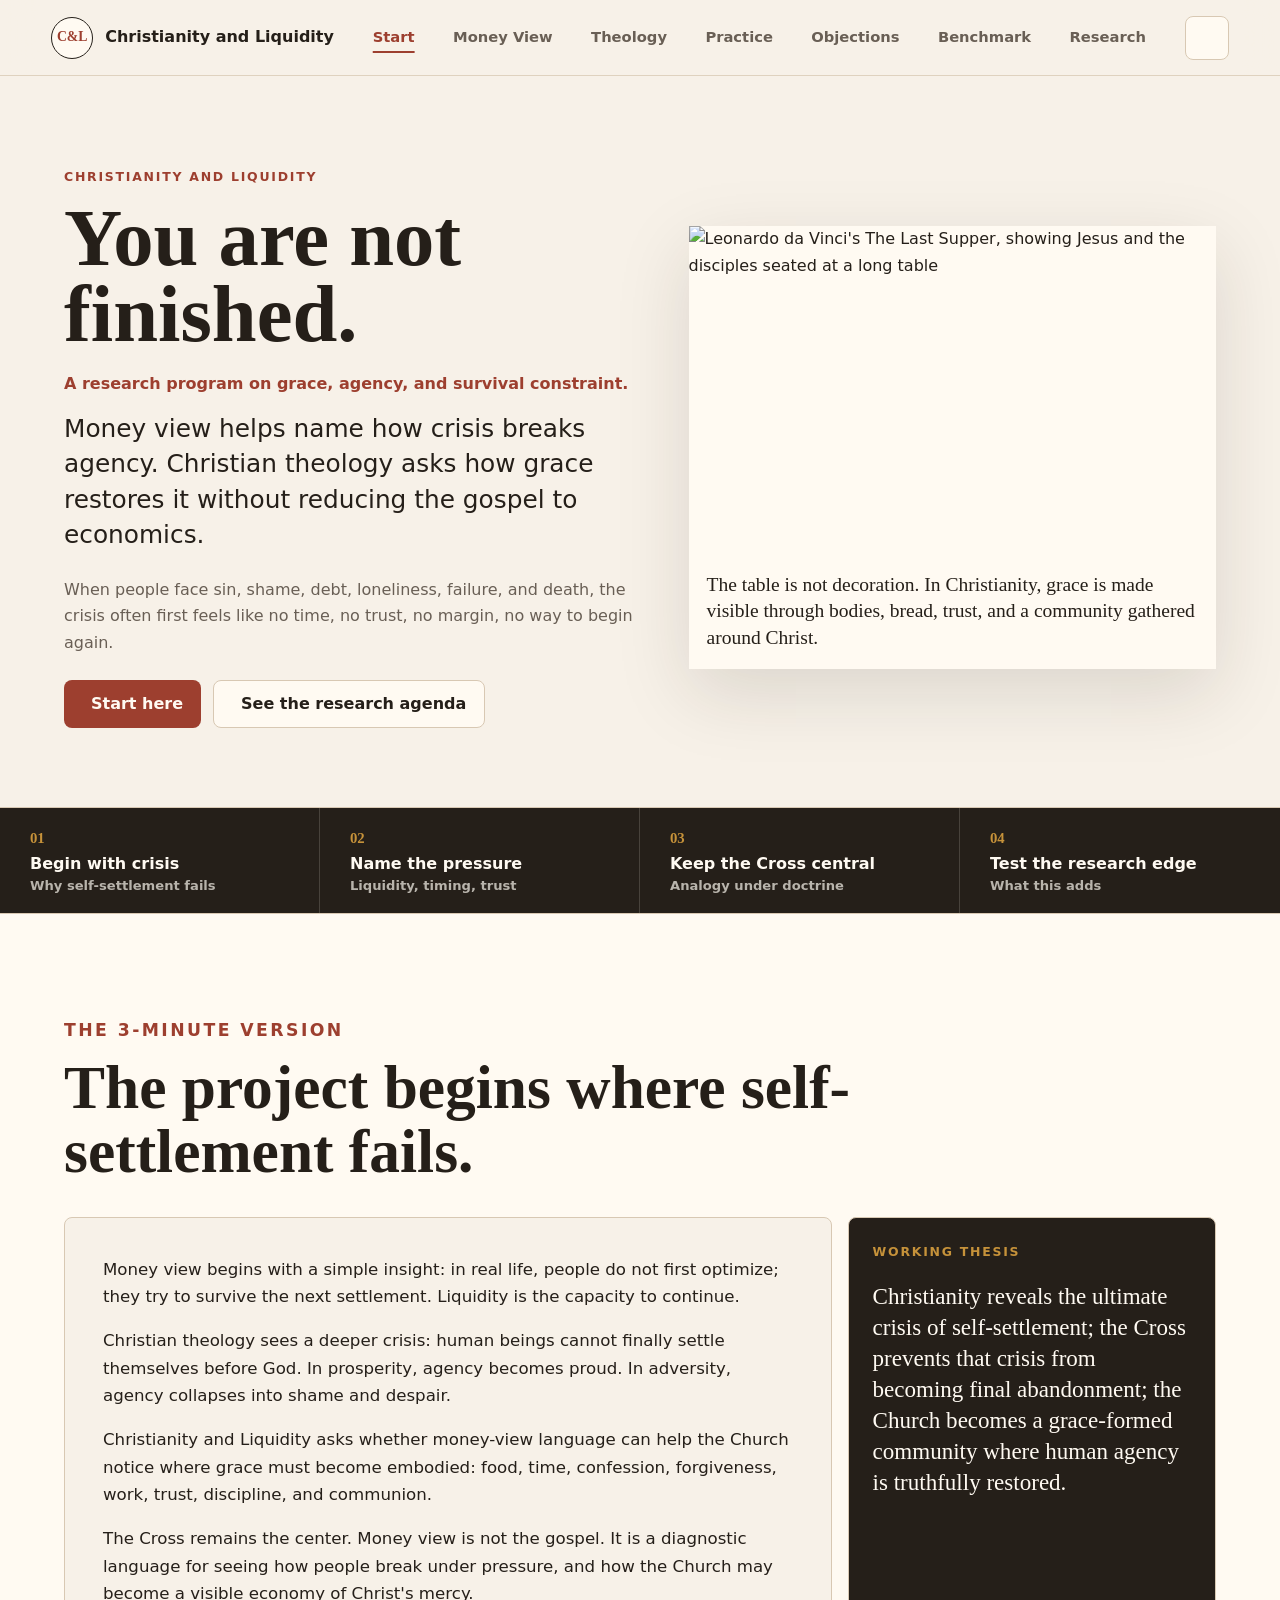
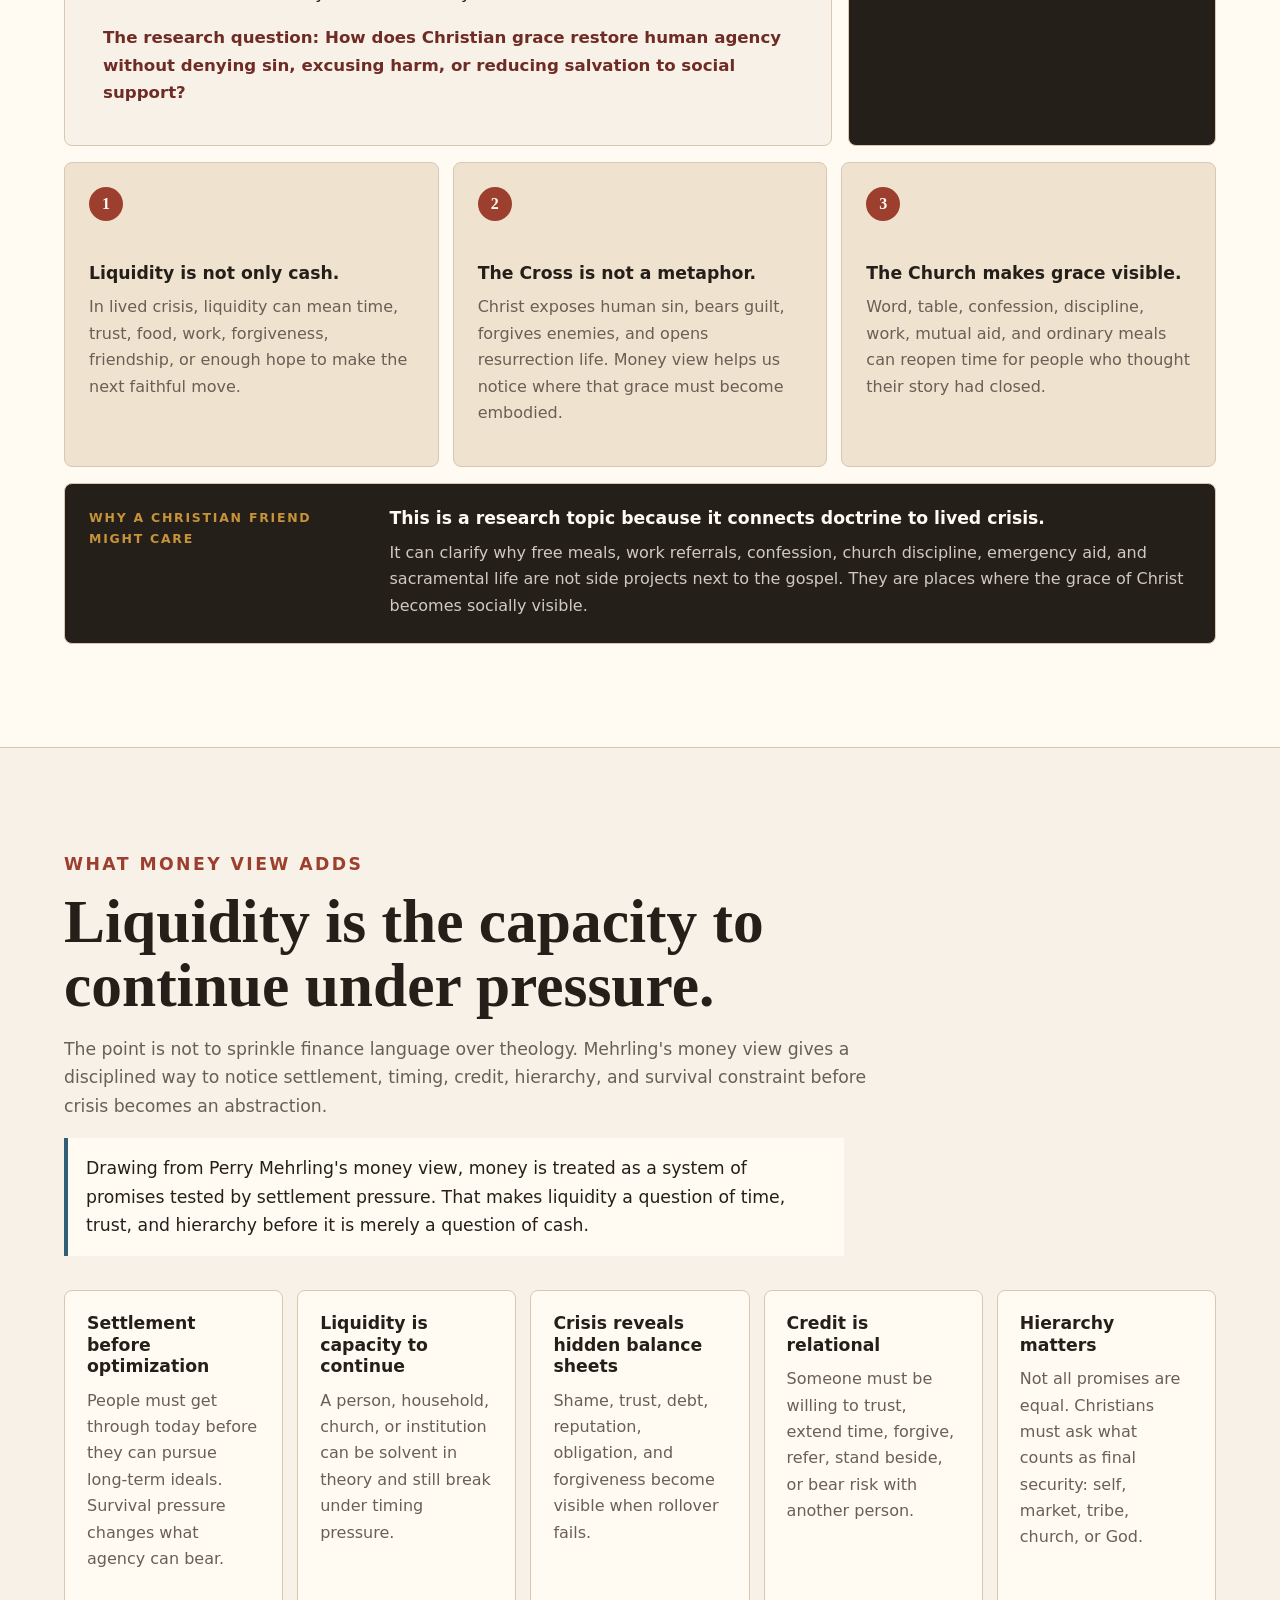
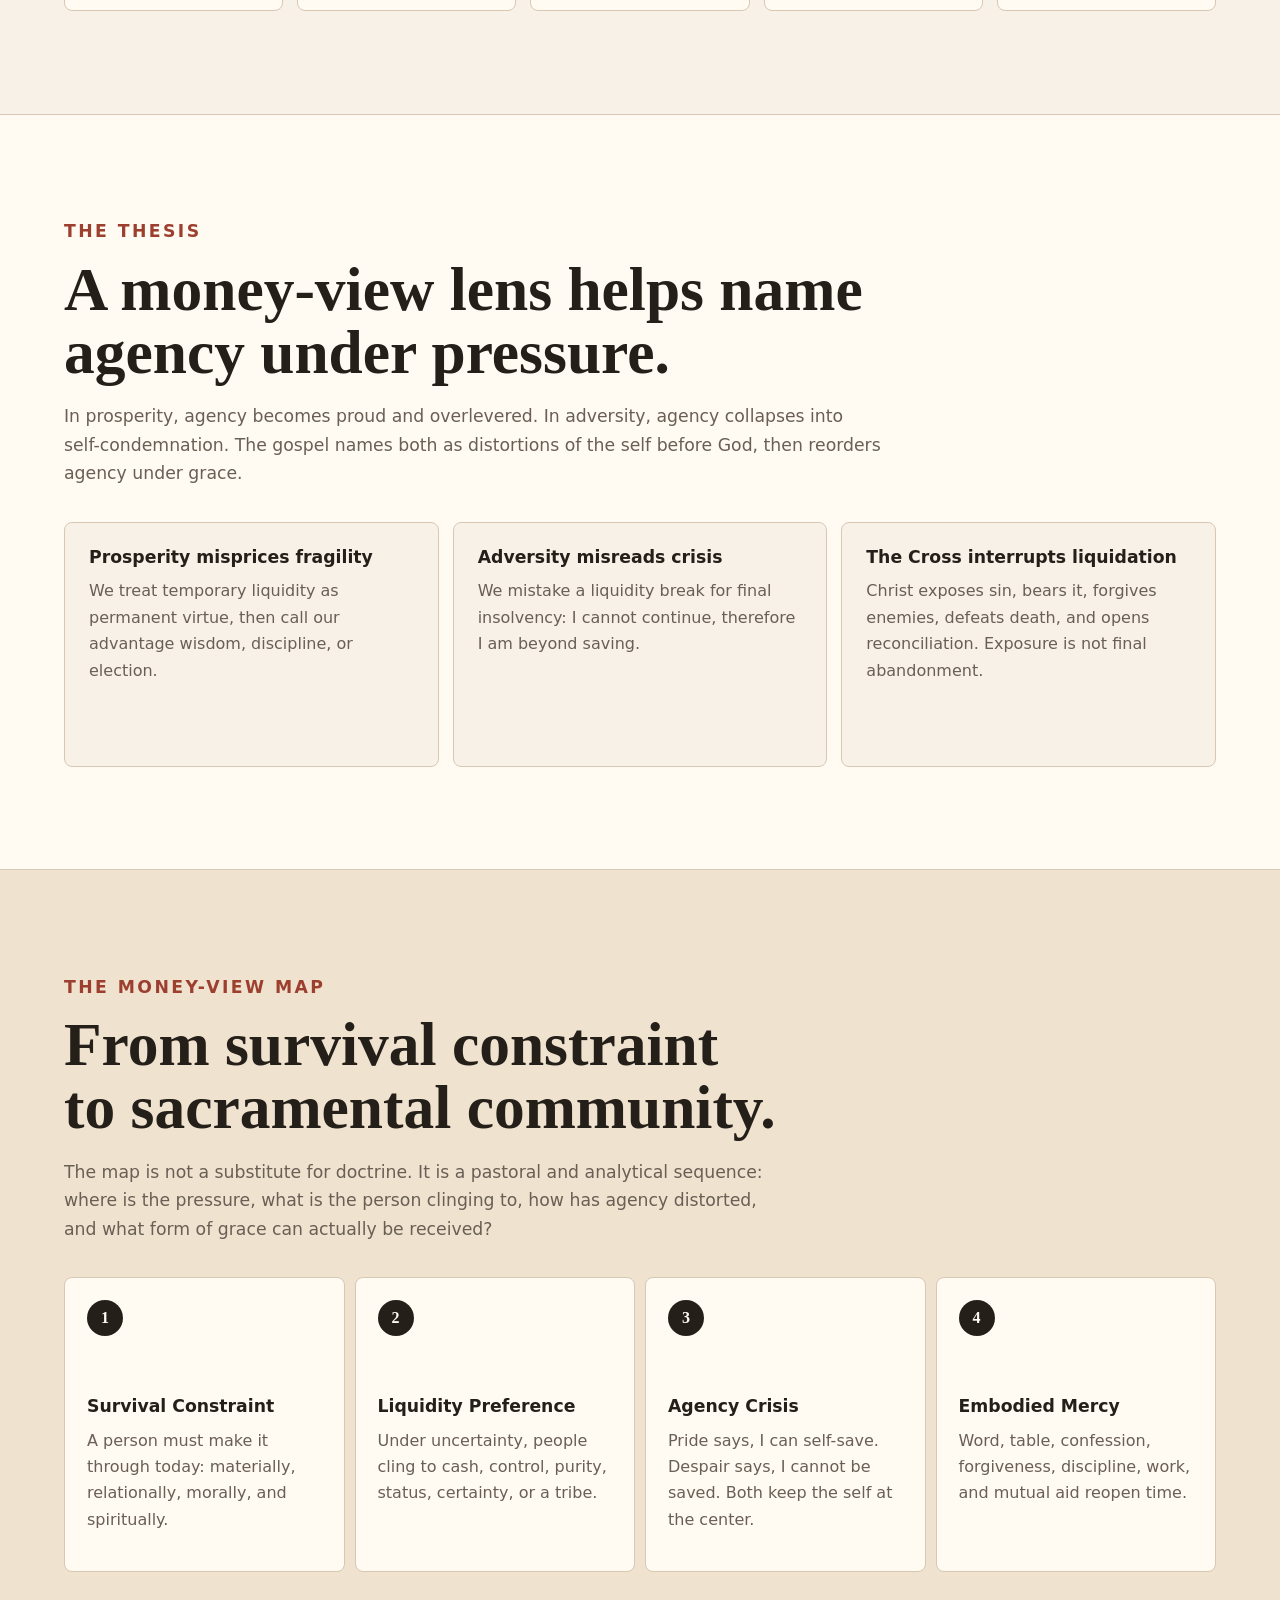
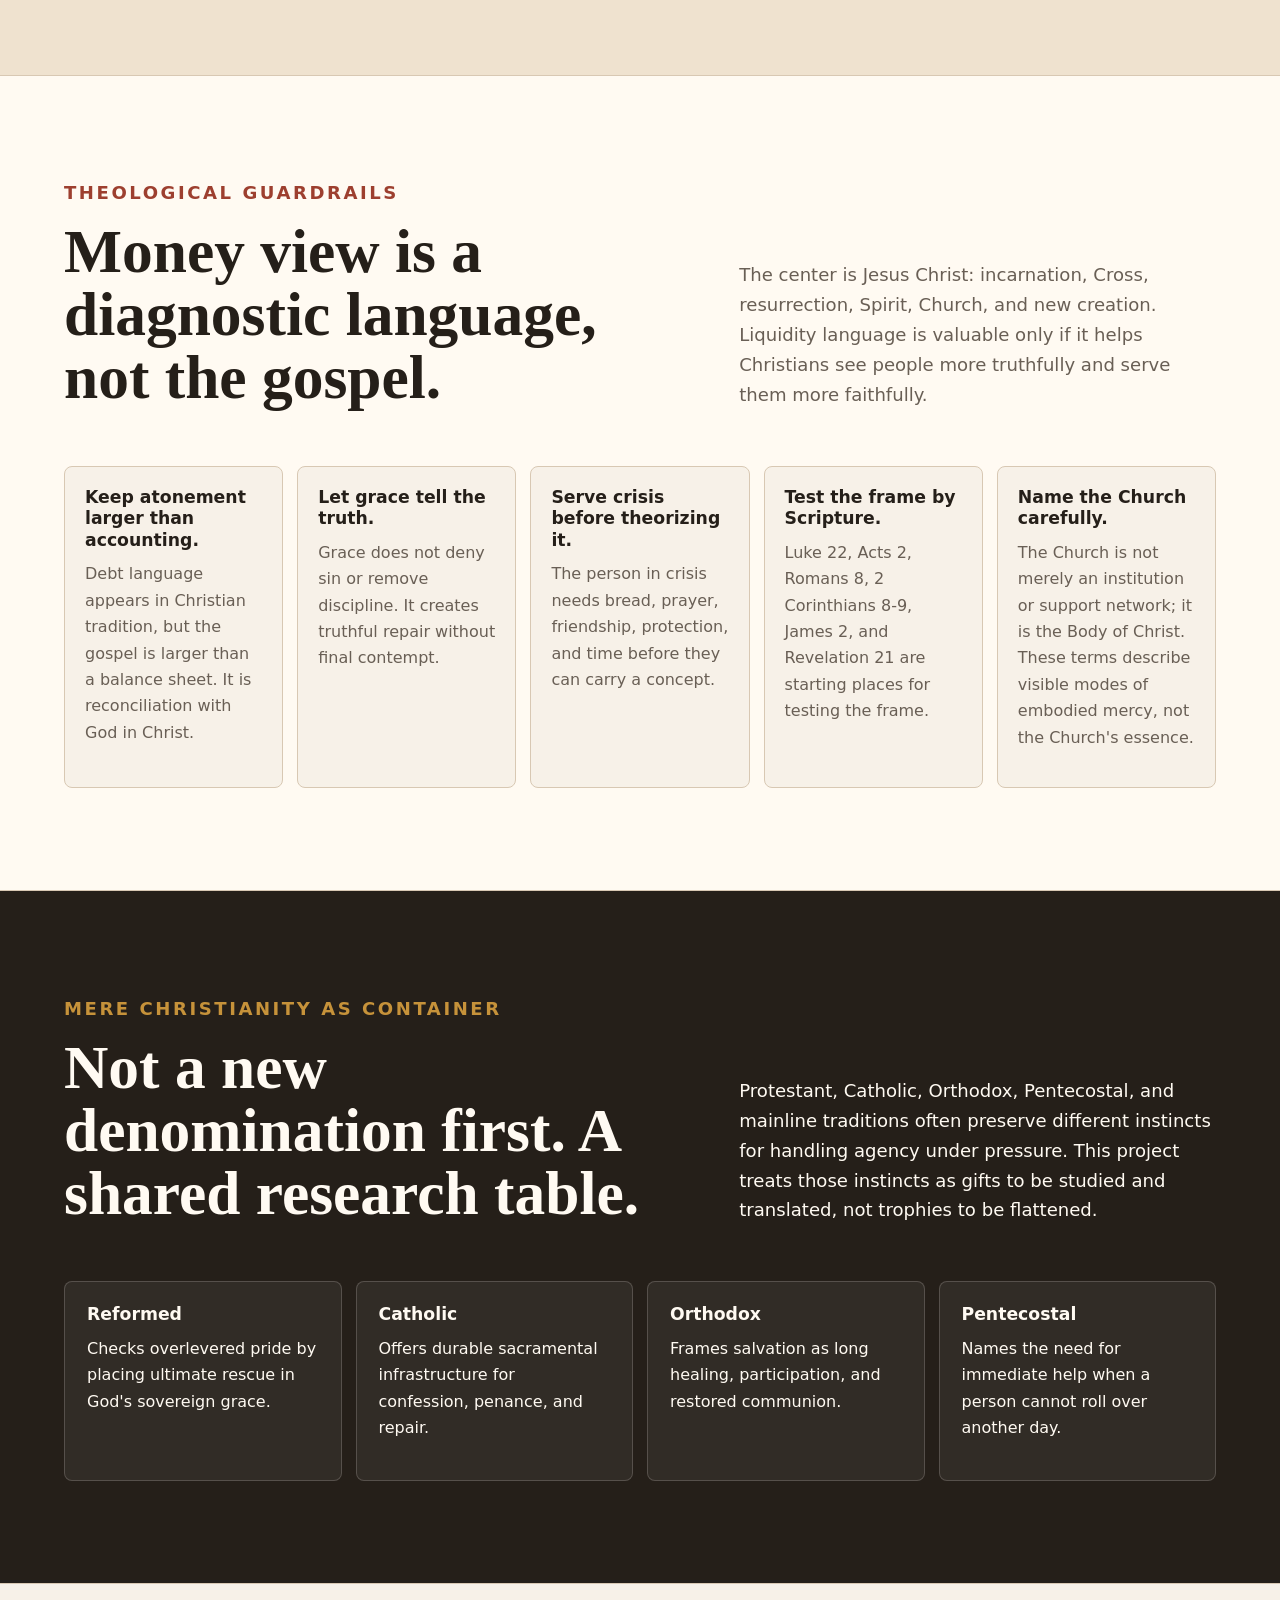
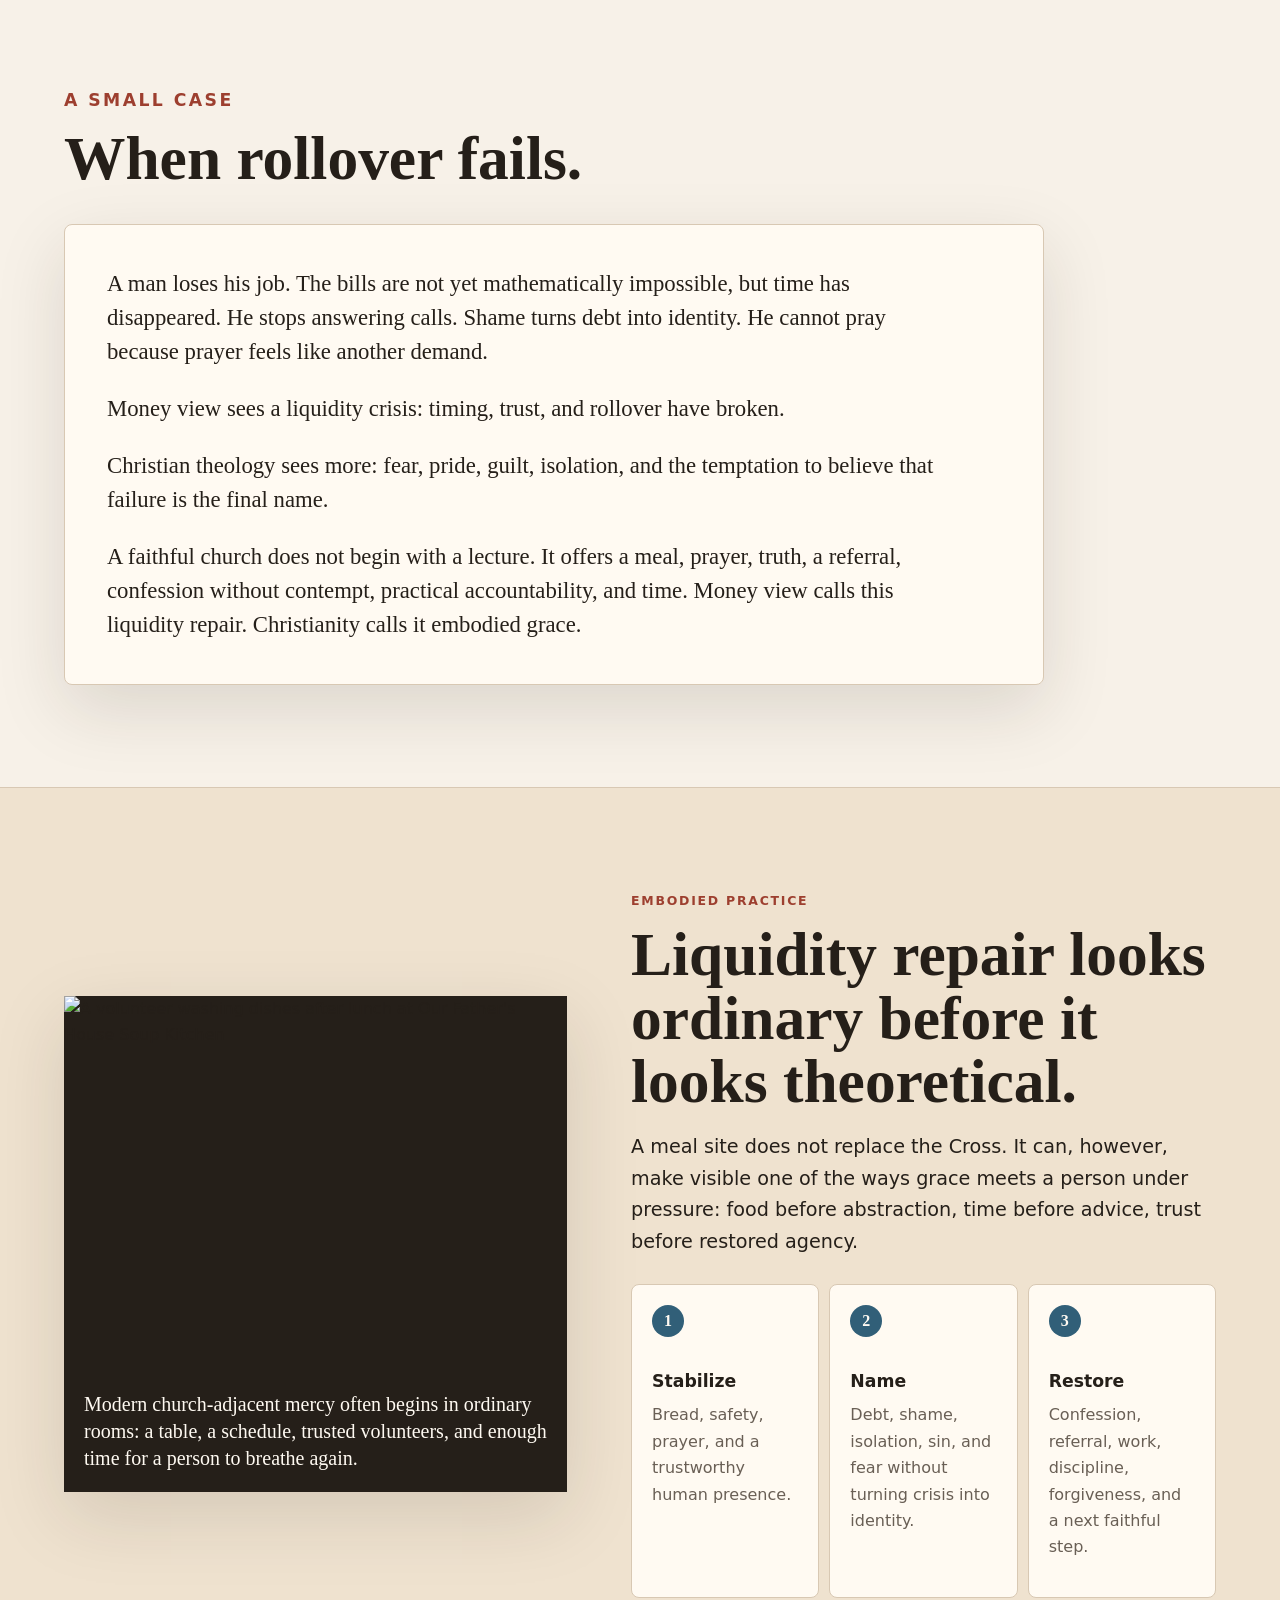
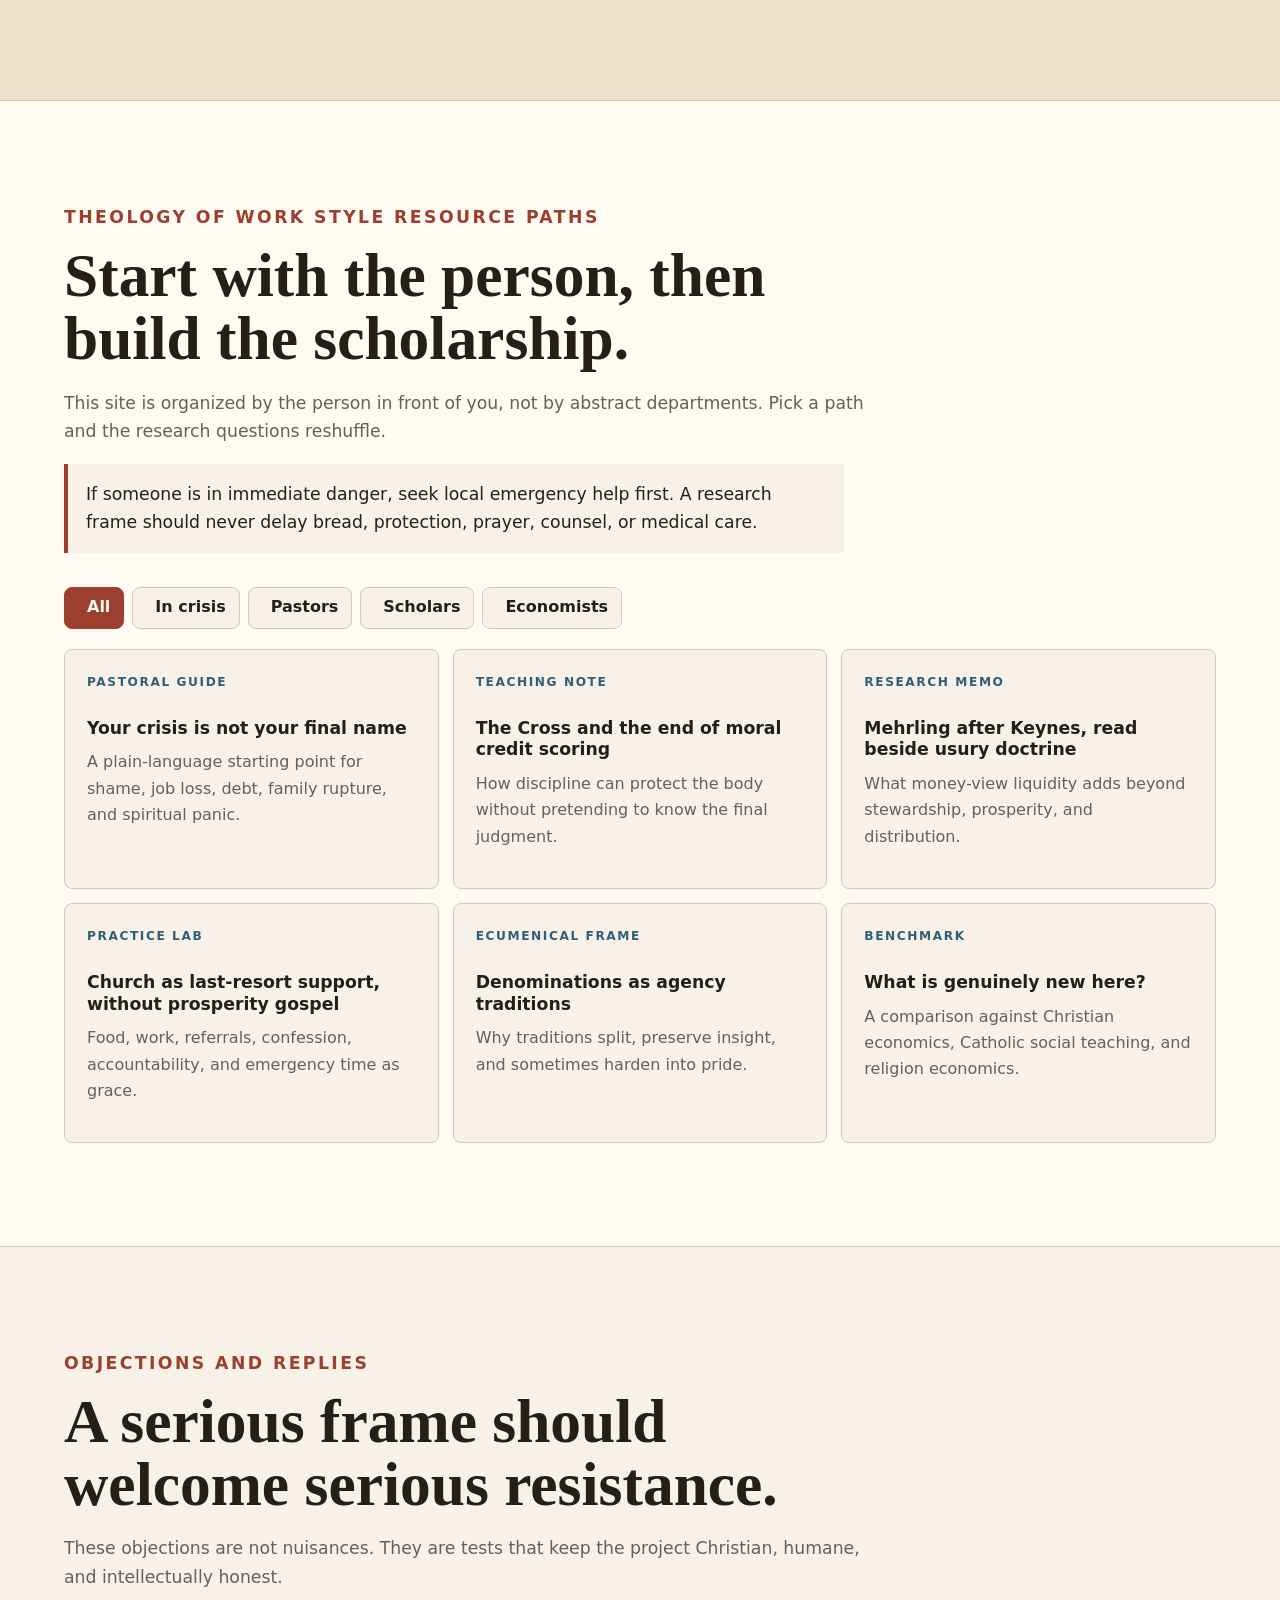
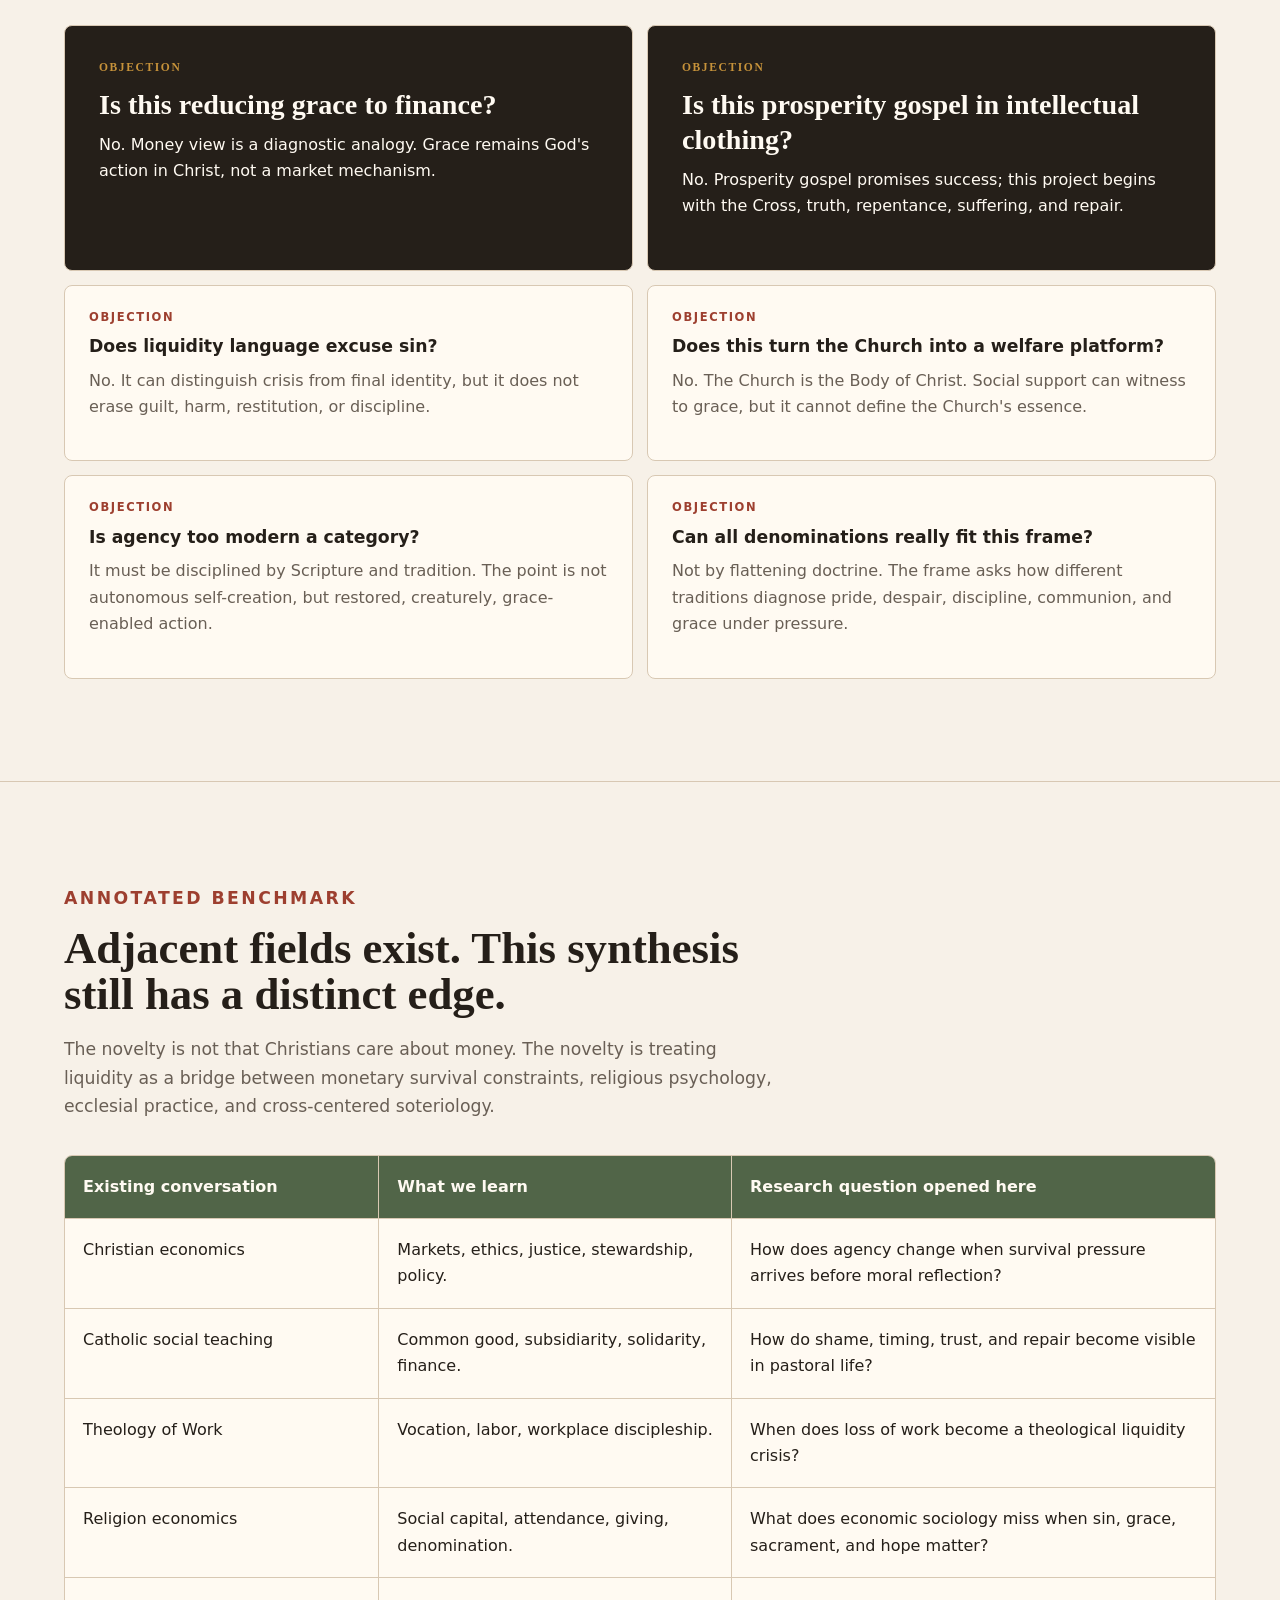
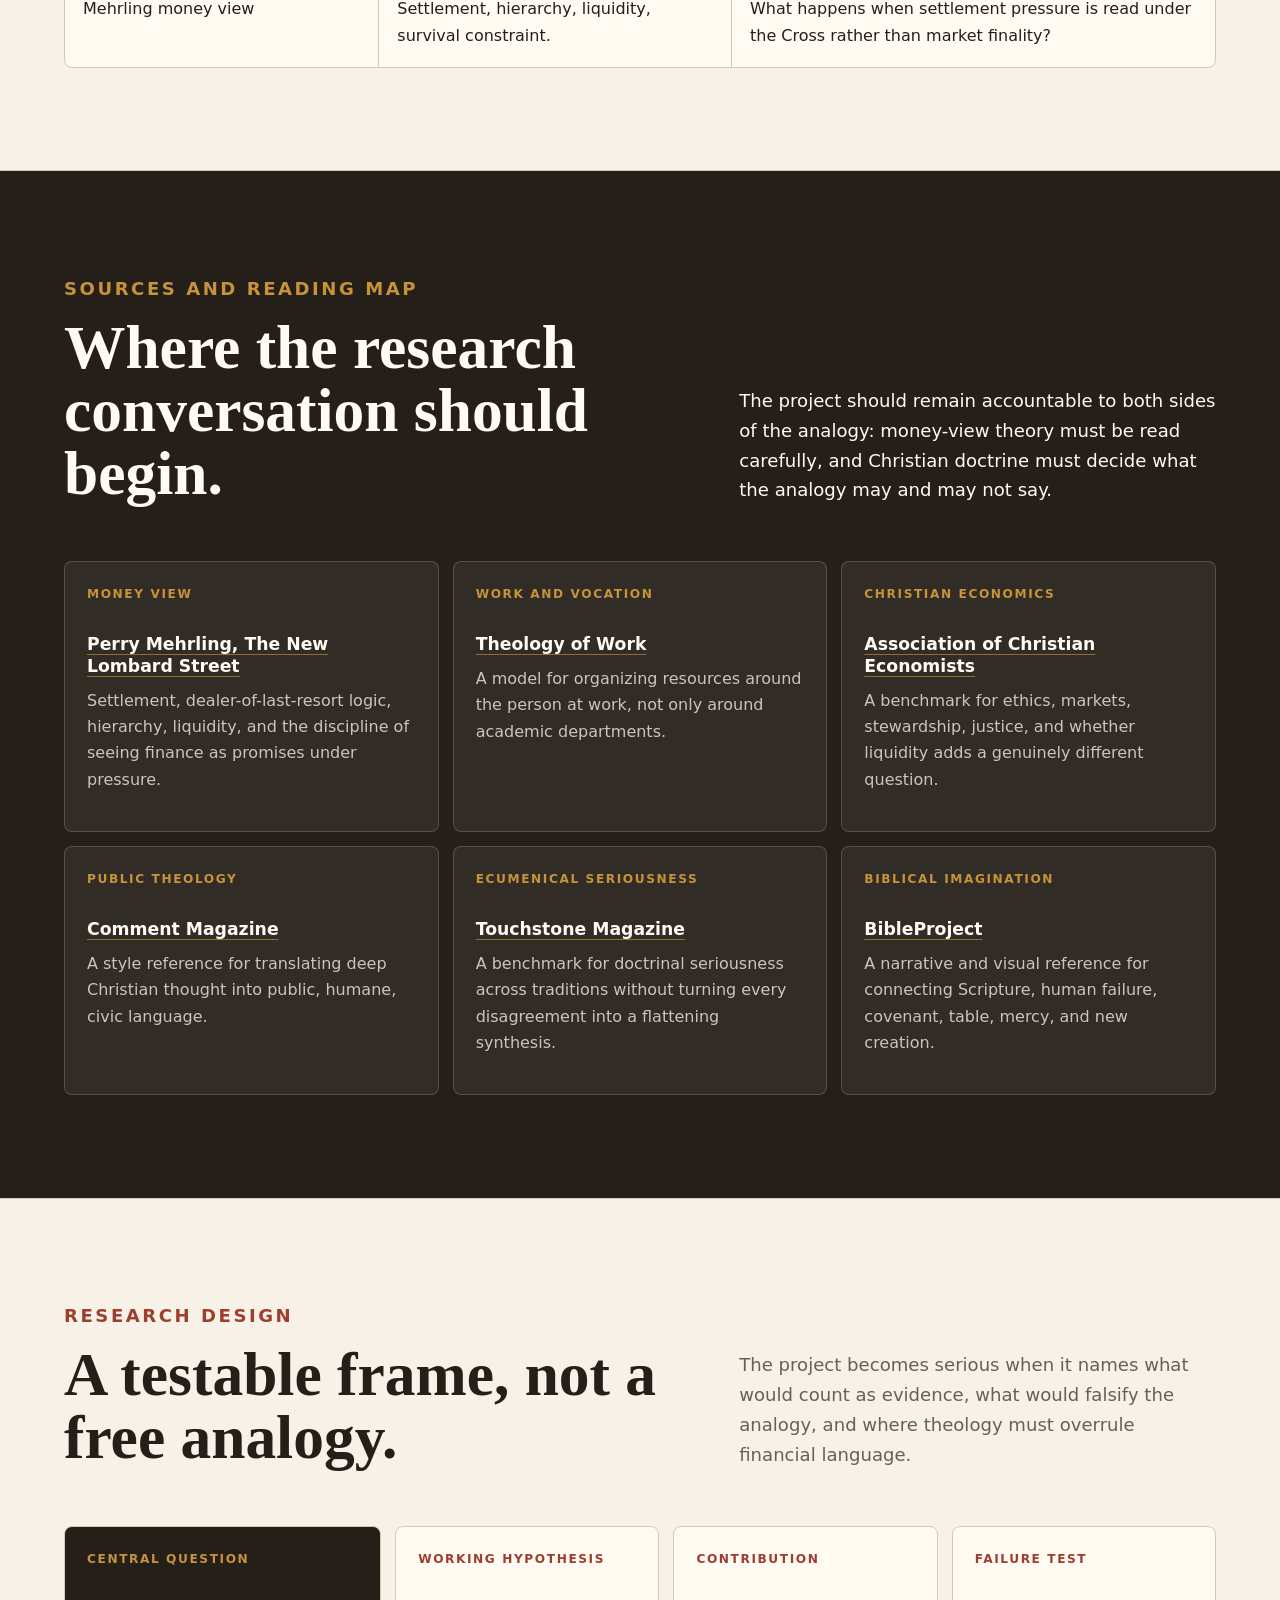
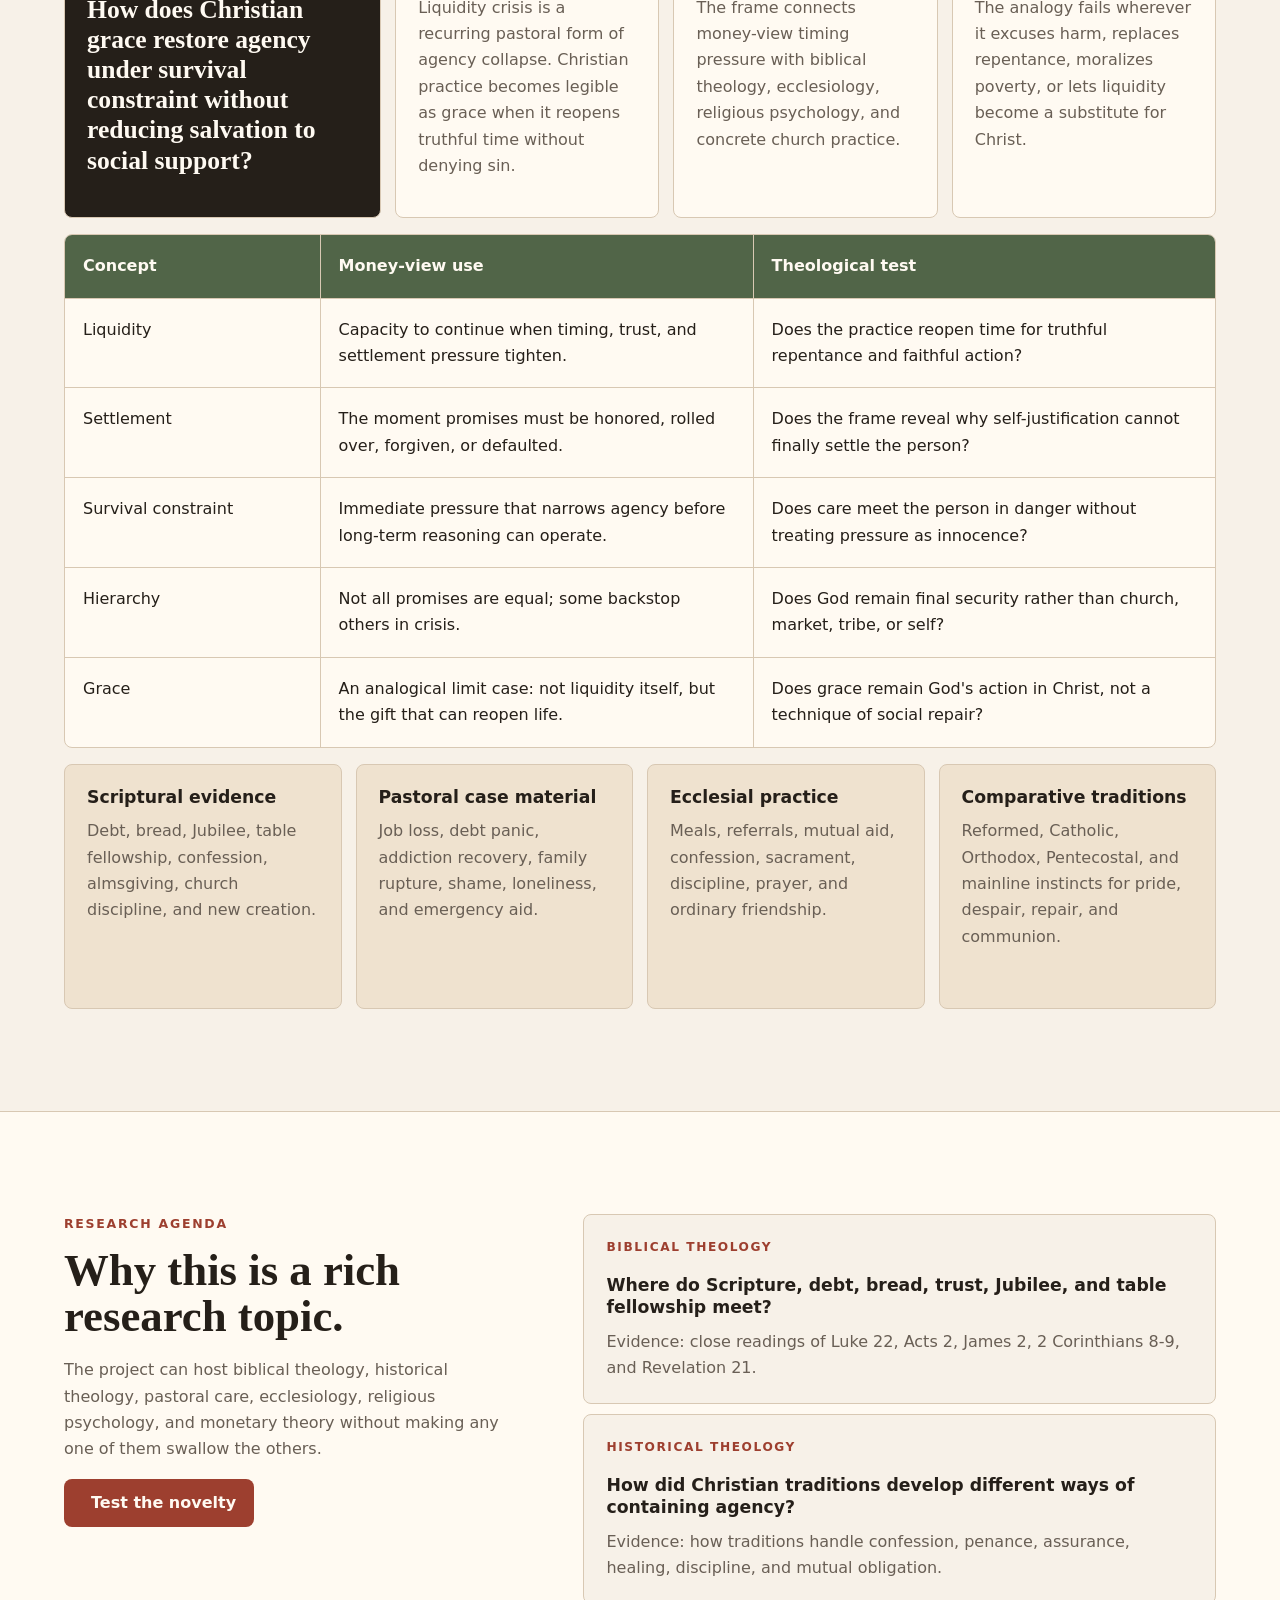
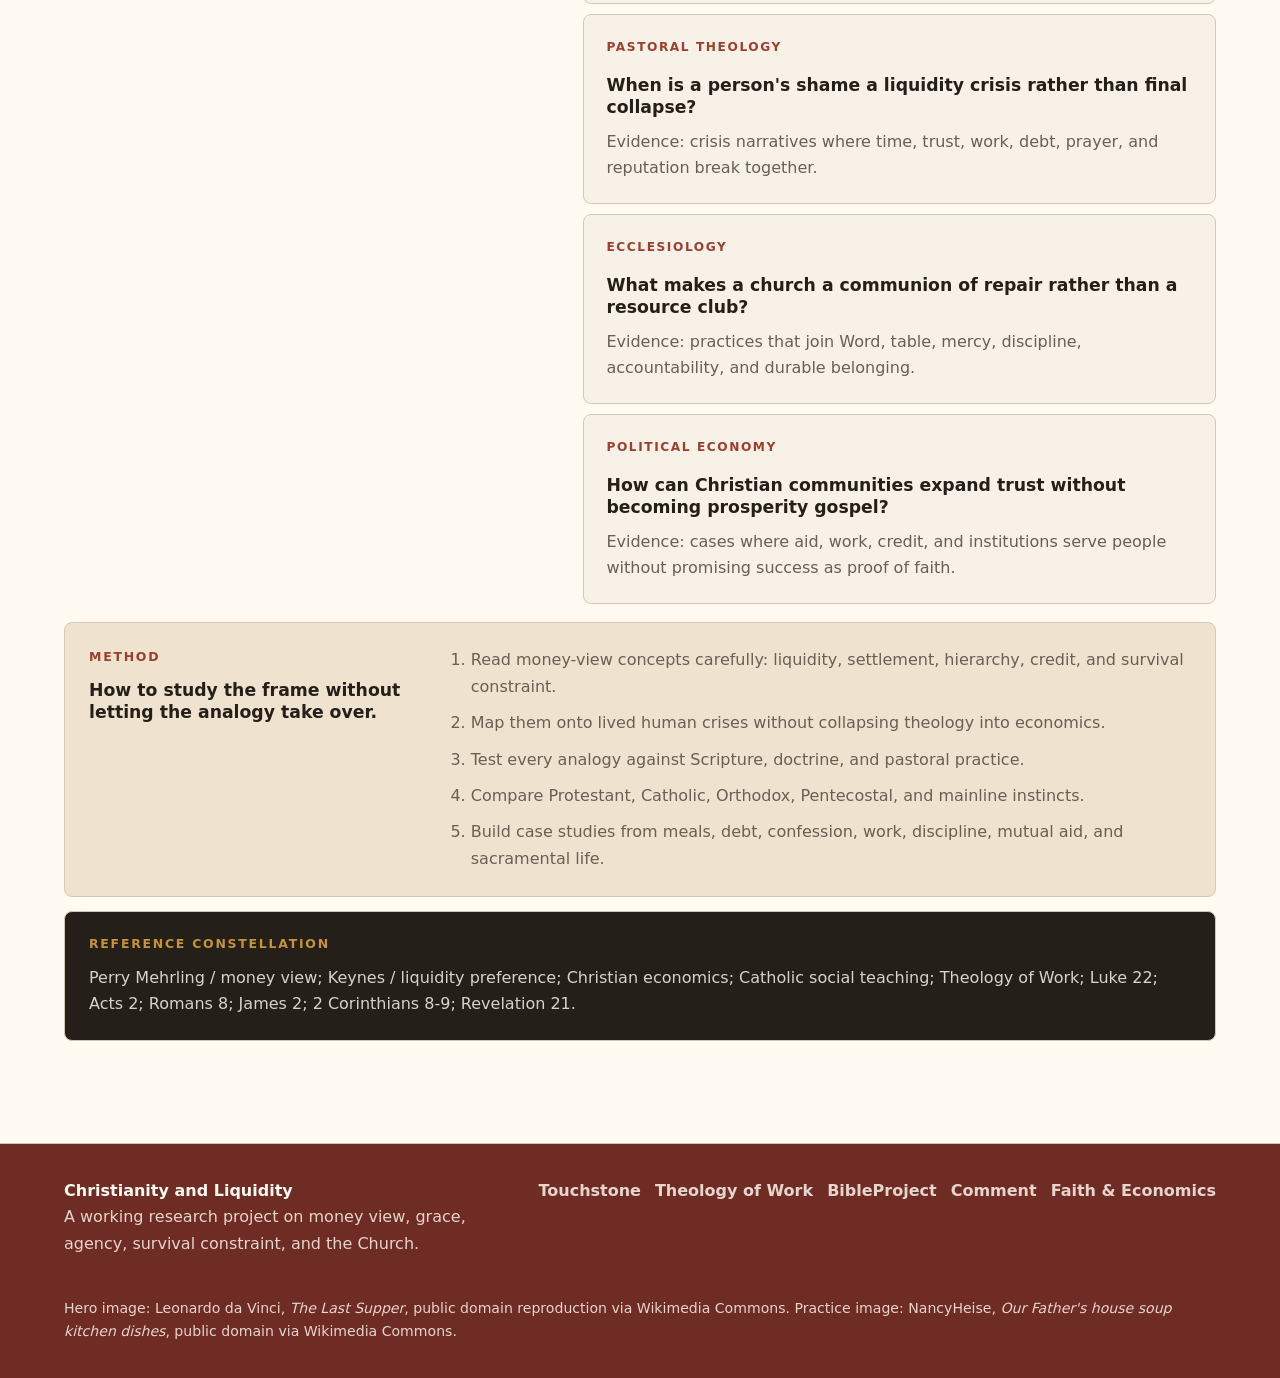
==== commit f0122c5f: "Deepen research design" ====
--- a/index.html
+++ b/index.html
@@ -32,9 +32,9 @@
         <a href="#practice">Practice</a>
         <a href="#objections">Objections</a>
         <a href="#benchmark">Benchmark</a>
-        <a href="#research-agenda">Research</a>
+        <a href="#research-design">Research</a>
       </nav>
-      <a class="icon-button" href="#research-agenda" aria-label="Open research agenda">
+      <a class="icon-button" href="#research-design" aria-label="Open research design">
         <i data-lucide="book-open"></i>
       </a>
     </header>
@@ -755,6 +755,135 @@
         </div>
       </section>
 
+      <section class="section-band research-design-band" id="research-design">
+        <div class="split-copy">
+          <div>
+            <p class="eyebrow">Research design</p>
+            <h2>A testable frame, not a free analogy.</h2>
+          </div>
+          <p>
+            The project becomes serious when it names what would count as evidence, what would
+            falsify the analogy, and where theology must overrule financial language.
+          </p>
+        </div>
+        <div class="proposal-grid">
+          <article class="proposal-primary">
+            <span>Central question</span>
+            <h3>
+              How does Christian grace restore agency under survival constraint without reducing
+              salvation to social support?
+            </h3>
+          </article>
+          <article>
+            <span>Working hypothesis</span>
+            <p>
+              Liquidity crisis is a recurring pastoral form of agency collapse. Christian practice
+              becomes legible as grace when it reopens truthful time without denying sin.
+            </p>
+          </article>
+          <article>
+            <span>Contribution</span>
+            <p>
+              The frame connects money-view timing pressure with biblical theology, ecclesiology,
+              religious psychology, and concrete church practice.
+            </p>
+          </article>
+          <article>
+            <span>Failure test</span>
+            <p>
+              The analogy fails wherever it excuses harm, replaces repentance, moralizes poverty,
+              or lets liquidity become a substitute for Christ.
+            </p>
+          </article>
+        </div>
+        <div class="concept-table" role="table" aria-label="Concept ledger">
+          <div role="row" class="table-head">
+            <span role="columnheader">Concept</span>
+            <span role="columnheader">Money-view use</span>
+            <span role="columnheader">Theological test</span>
+          </div>
+          <div role="row">
+            <span role="cell" data-label="Concept">Liquidity</span>
+            <span role="cell" data-label="Money-view use">
+              Capacity to continue when timing, trust, and settlement pressure tighten.
+            </span>
+            <span role="cell" data-label="Theological test">
+              Does the practice reopen time for truthful repentance and faithful action?
+            </span>
+          </div>
+          <div role="row">
+            <span role="cell" data-label="Concept">Settlement</span>
+            <span role="cell" data-label="Money-view use">
+              The moment promises must be honored, rolled over, forgiven, or defaulted.
+            </span>
+            <span role="cell" data-label="Theological test">
+              Does the frame reveal why self-justification cannot finally settle the person?
+            </span>
+          </div>
+          <div role="row">
+            <span role="cell" data-label="Concept">Survival constraint</span>
+            <span role="cell" data-label="Money-view use">
+              Immediate pressure that narrows agency before long-term reasoning can operate.
+            </span>
+            <span role="cell" data-label="Theological test">
+              Does care meet the person in danger without treating pressure as innocence?
+            </span>
+          </div>
+          <div role="row">
+            <span role="cell" data-label="Concept">Hierarchy</span>
+            <span role="cell" data-label="Money-view use">
+              Not all promises are equal; some backstop others in crisis.
+            </span>
+            <span role="cell" data-label="Theological test">
+              Does God remain final security rather than church, market, tribe, or self?
+            </span>
+          </div>
+          <div role="row">
+            <span role="cell" data-label="Concept">Grace</span>
+            <span role="cell" data-label="Money-view use">
+              An analogical limit case: not liquidity itself, but the gift that can reopen life.
+            </span>
+            <span role="cell" data-label="Theological test">
+              Does grace remain God's action in Christ, not a technique of social repair?
+            </span>
+          </div>
+        </div>
+        <div class="evidence-grid">
+          <article>
+            <i data-lucide="book-open-check"></i>
+            <h3>Scriptural evidence</h3>
+            <p>
+              Debt, bread, Jubilee, table fellowship, confession, almsgiving, church discipline,
+              and new creation.
+            </p>
+          </article>
+          <article>
+            <i data-lucide="clipboard-list"></i>
+            <h3>Pastoral case material</h3>
+            <p>
+              Job loss, debt panic, addiction recovery, family rupture, shame, loneliness, and
+              emergency aid.
+            </p>
+          </article>
+          <article>
+            <i data-lucide="church"></i>
+            <h3>Ecclesial practice</h3>
+            <p>
+              Meals, referrals, mutual aid, confession, sacrament, discipline, prayer, and ordinary
+              friendship.
+            </p>
+          </article>
+          <article>
+            <i data-lucide="scale"></i>
+            <h3>Comparative traditions</h3>
+            <p>
+              Reformed, Catholic, Orthodox, Pentecostal, and mainline instincts for pride, despair,
+              repair, and communion.
+            </p>
+          </article>
+        </div>
+      </section>
+
       <section class="section-band issue-band" id="research-agenda">
         <div class="issue-main">
           <div class="issue-cover">
@@ -774,22 +903,42 @@
             <article>
               <span>Biblical theology</span>
               <h3>Where do Scripture, debt, bread, trust, Jubilee, and table fellowship meet?</h3>
+              <p>
+                Evidence: close readings of Luke 22, Acts 2, James 2, 2 Corinthians 8-9, and
+                Revelation 21.
+              </p>
             </article>
             <article>
               <span>Historical theology</span>
               <h3>How did Christian traditions develop different ways of containing agency?</h3>
+              <p>
+                Evidence: how traditions handle confession, penance, assurance, healing,
+                discipline, and mutual obligation.
+              </p>
             </article>
             <article>
               <span>Pastoral theology</span>
               <h3>When is a person's shame a liquidity crisis rather than final collapse?</h3>
+              <p>
+                Evidence: crisis narratives where time, trust, work, debt, prayer, and reputation
+                break together.
+              </p>
             </article>
             <article>
               <span>Ecclesiology</span>
               <h3>What makes a church a communion of repair rather than a resource club?</h3>
+              <p>
+                Evidence: practices that join Word, table, mercy, discipline, accountability, and
+                durable belonging.
+              </p>
             </article>
             <article>
               <span>Political economy</span>
               <h3>How can Christian communities expand trust without becoming prosperity gospel?</h3>
+              <p>
+                Evidence: cases where aid, work, credit, and institutions serve people without
+                promising success as proof of faith.
+              </p>
             </article>
           </div>
         </div>
--- a/styles.css
+++ b/styles.css
@@ -894,6 +894,100 @@
   color: rgba(255, 250, 242, 0.74);
 }
 
+.research-design-band {
+  background: var(--paper);
+}
+
+.proposal-grid {
+  display: grid;
+  grid-template-columns: minmax(0, 1.2fr) repeat(3, minmax(0, 1fr));
+  gap: 14px;
+  margin-bottom: 16px;
+}
+
+.proposal-grid article {
+  min-height: 250px;
+  padding: 22px;
+  border: 1px solid var(--line);
+  border-radius: 8px;
+  background: var(--cream);
+}
+
+.proposal-grid .proposal-primary {
+  background: var(--ink);
+}
+
+.proposal-grid span,
+.evidence-grid span {
+  display: block;
+  margin-bottom: 26px;
+  color: var(--brick);
+  font-size: 0.76rem;
+  font-weight: 900;
+  letter-spacing: 0.13em;
+  text-transform: uppercase;
+}
+
+.proposal-primary span {
+  color: var(--gold);
+}
+
+.proposal-primary h3 {
+  color: var(--cream);
+  font-family: Georgia, "Times New Roman", serif;
+  font-size: clamp(1.35rem, 2vw, 1.9rem);
+  line-height: 1.18;
+}
+
+.concept-table {
+  overflow: hidden;
+  margin-bottom: 16px;
+  border: 1px solid var(--line);
+  border-radius: 8px;
+  background: var(--cream);
+}
+
+.concept-table [role="row"] {
+  display: grid;
+  grid-template-columns: 0.72fr 1.22fr 1.3fr;
+  border-bottom: 1px solid var(--line);
+}
+
+.concept-table [role="row"]:last-child {
+  border-bottom: 0;
+}
+
+.concept-table span {
+  padding: 18px;
+  border-right: 1px solid var(--line);
+}
+
+.concept-table span:last-child {
+  border-right: 0;
+}
+
+.evidence-grid {
+  display: grid;
+  grid-template-columns: repeat(4, minmax(0, 1fr));
+  gap: 14px;
+}
+
+.evidence-grid article {
+  min-height: 245px;
+  padding: 22px;
+  border: 1px solid var(--line);
+  border-radius: 8px;
+  background: var(--paper-deep);
+}
+
+.evidence-grid svg {
+  width: 28px;
+  height: 28px;
+  margin-bottom: 36px;
+  color: var(--blue);
+  stroke-width: 2;
+}
+
 .issue-band {
   background: var(--cream);
 }
@@ -923,6 +1017,10 @@
 .issue-list span {
   margin-bottom: 18px;
   color: var(--brick);
+}
+
+.issue-list p {
+  margin-bottom: 0;
 }
 
 .method-panel {
@@ -1013,6 +1111,10 @@
     grid-template-columns: 1fr;
   }
 
+  .proposal-grid {
+    grid-template-columns: repeat(2, minmax(0, 1fr));
+  }
+
   .quick-index,
   .claim-grid,
   .map-flow,
@@ -1021,6 +1123,7 @@
   .plain-grid,
   .practice-steps,
   .reading-grid,
+  .evidence-grid,
   .guardrail-grid,
   .primer-grid,
   .objection-grid {
@@ -1054,6 +1157,8 @@
   .plain-grid,
   .practice-steps,
   .reading-grid,
+  .proposal-grid,
+  .evidence-grid,
   .guardrail-grid,
   .primer-grid,
   .objection-grid,
@@ -1081,6 +1186,11 @@
   }
 
   .benchmark-table {
+    border: 0;
+    background: transparent;
+  }
+
+  .concept-table {
     border: 0;
     background: transparent;
   }
@@ -1094,7 +1204,17 @@
     background: var(--cream);
   }
 
-  .benchmark-table [role="row"].table-head {
+  .concept-table [role="row"] {
+    display: block;
+    overflow: hidden;
+    margin-bottom: 10px;
+    border: 1px solid var(--line);
+    border-radius: 8px;
+    background: var(--cream);
+  }
+
+  .benchmark-table [role="row"].table-head,
+  .concept-table [role="row"].table-head {
     display: none;
   }
 
@@ -1102,7 +1222,12 @@
     margin-bottom: 0;
   }
 
-  .benchmark-table [role="row"]:not(.table-head) span::before {
+  .concept-table [role="row"]:last-child {
+    margin-bottom: 0;
+  }
+
+  .benchmark-table [role="row"]:not(.table-head) span::before,
+  .concept-table [role="row"]:not(.table-head) span::before {
     content: attr(data-label);
     display: block;
     margin-bottom: 8px;
@@ -1113,6 +1238,15 @@
     text-transform: uppercase;
   }
 
+  .concept-table span {
+    border-right: 0;
+    border-bottom: 1px solid var(--line);
+  }
+
+  .concept-table span:last-child {
+    border-bottom: 0;
+  }
+
   .source-links {
     justify-content: flex-start;
   }
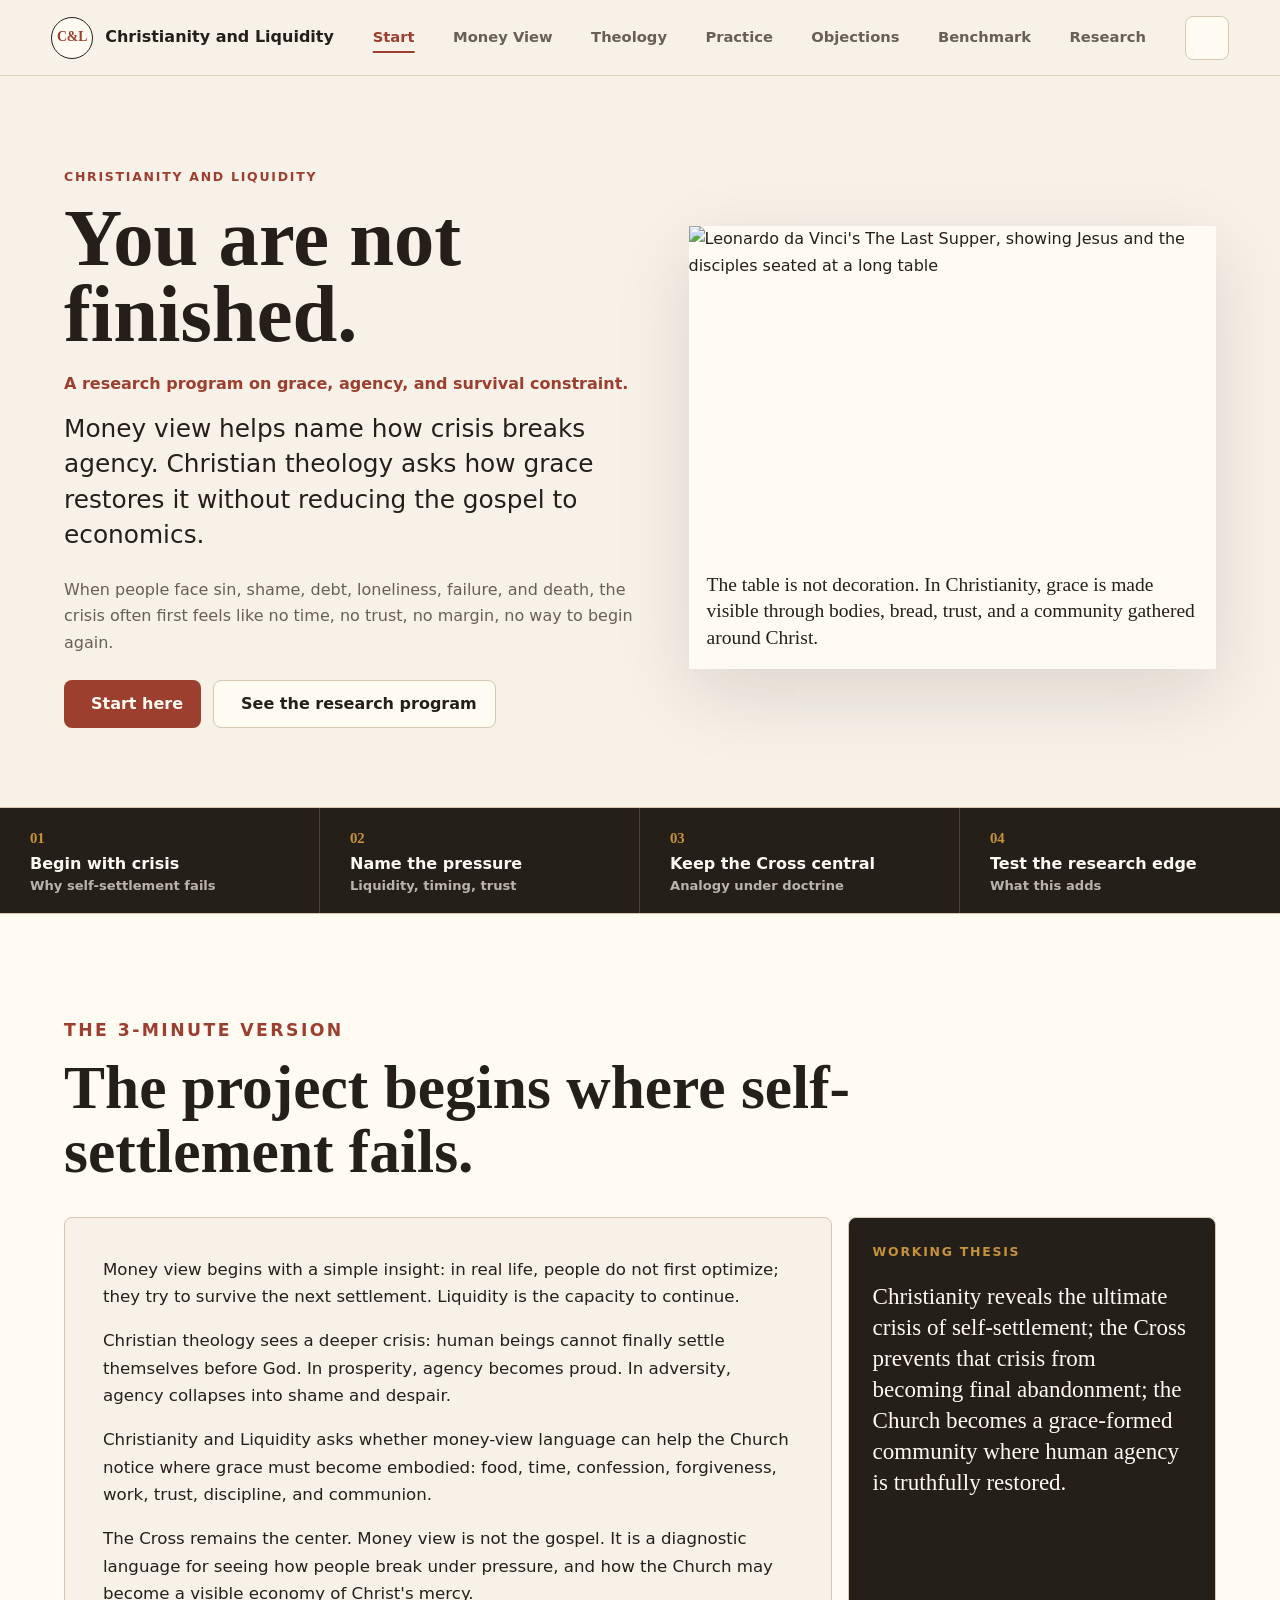
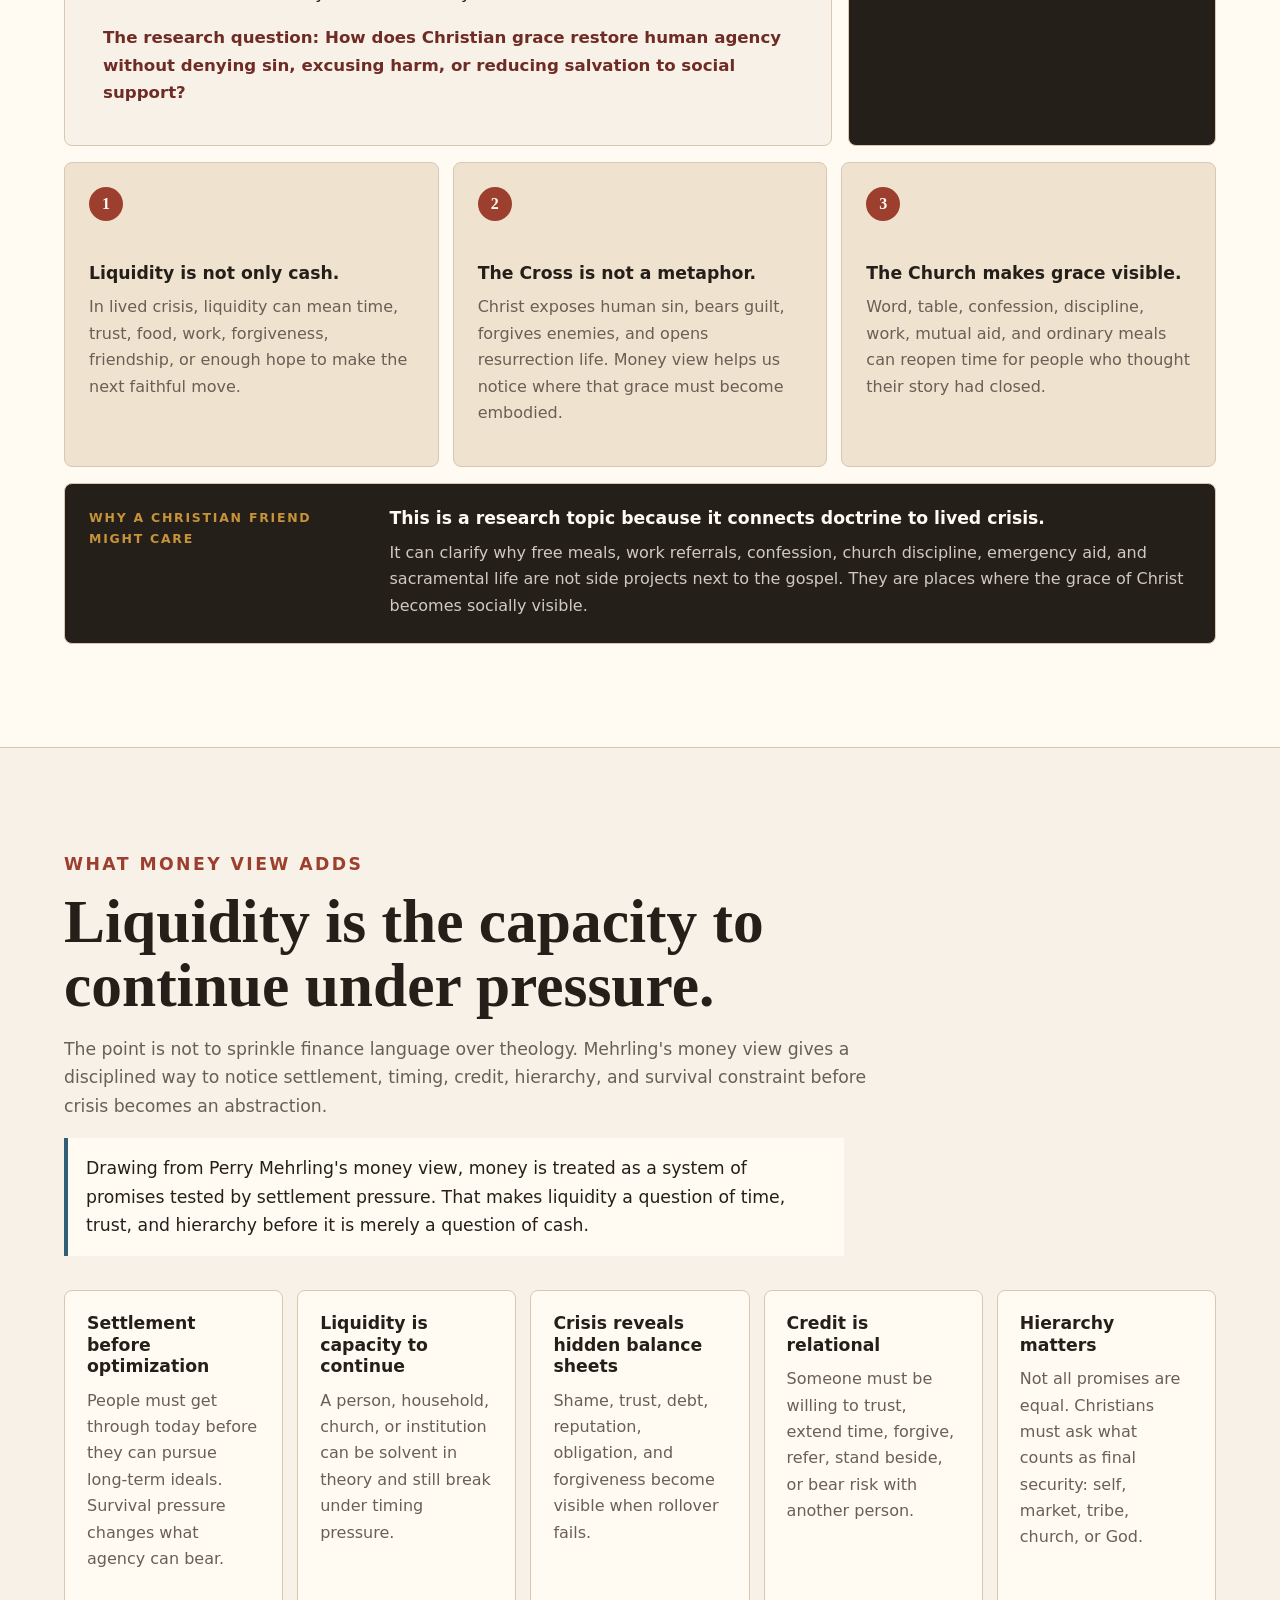
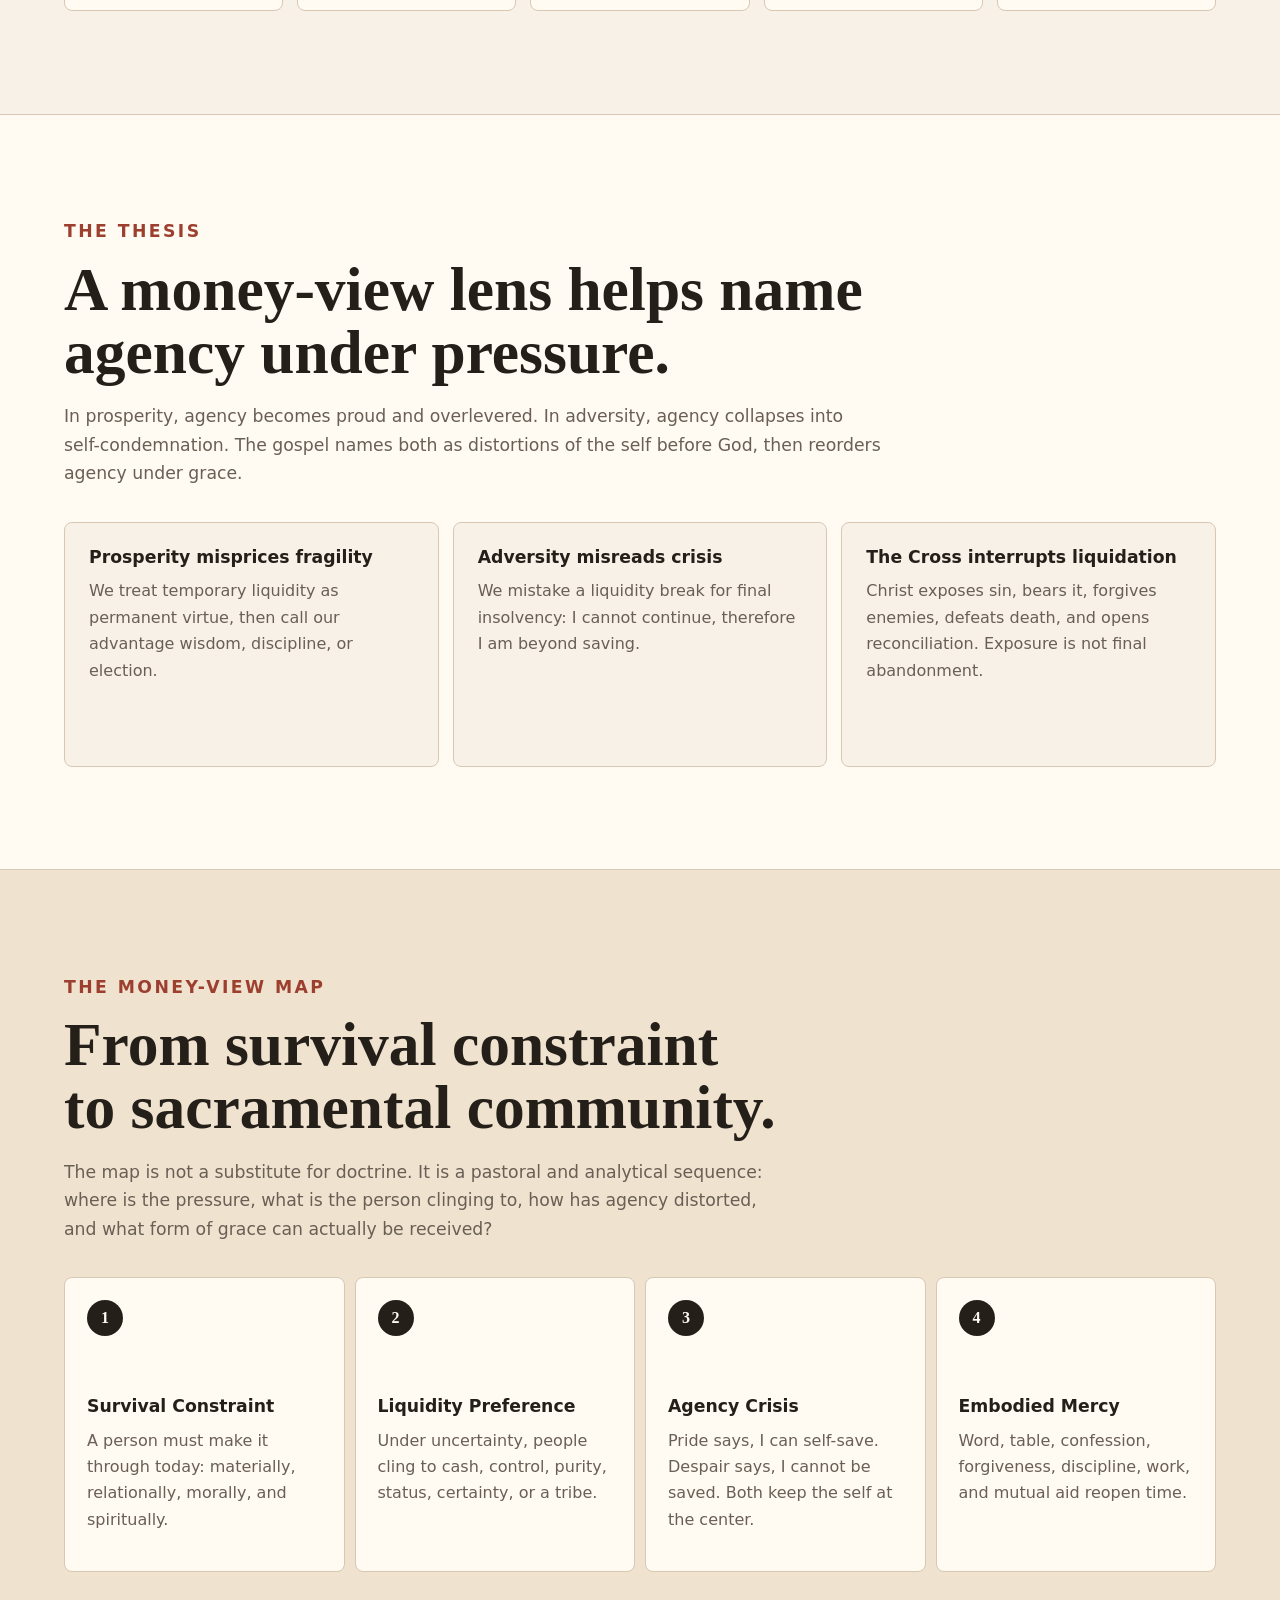
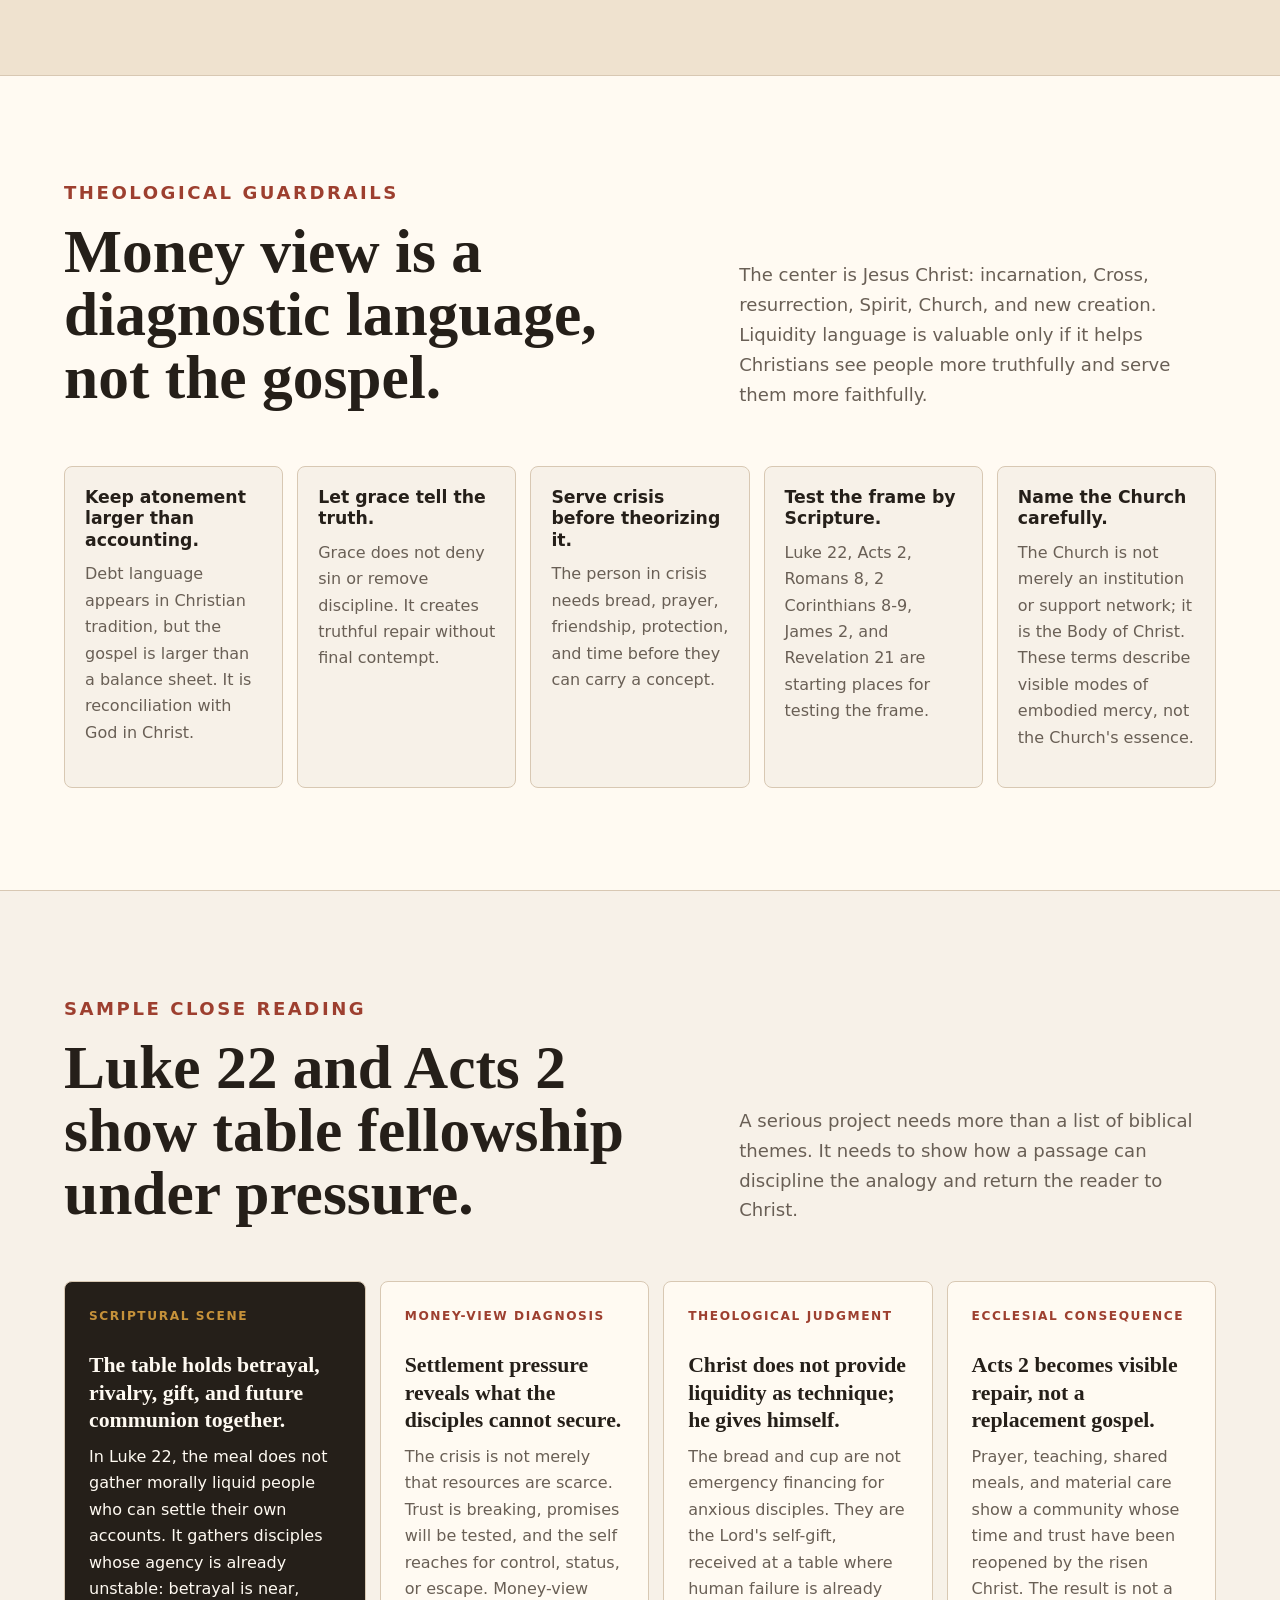
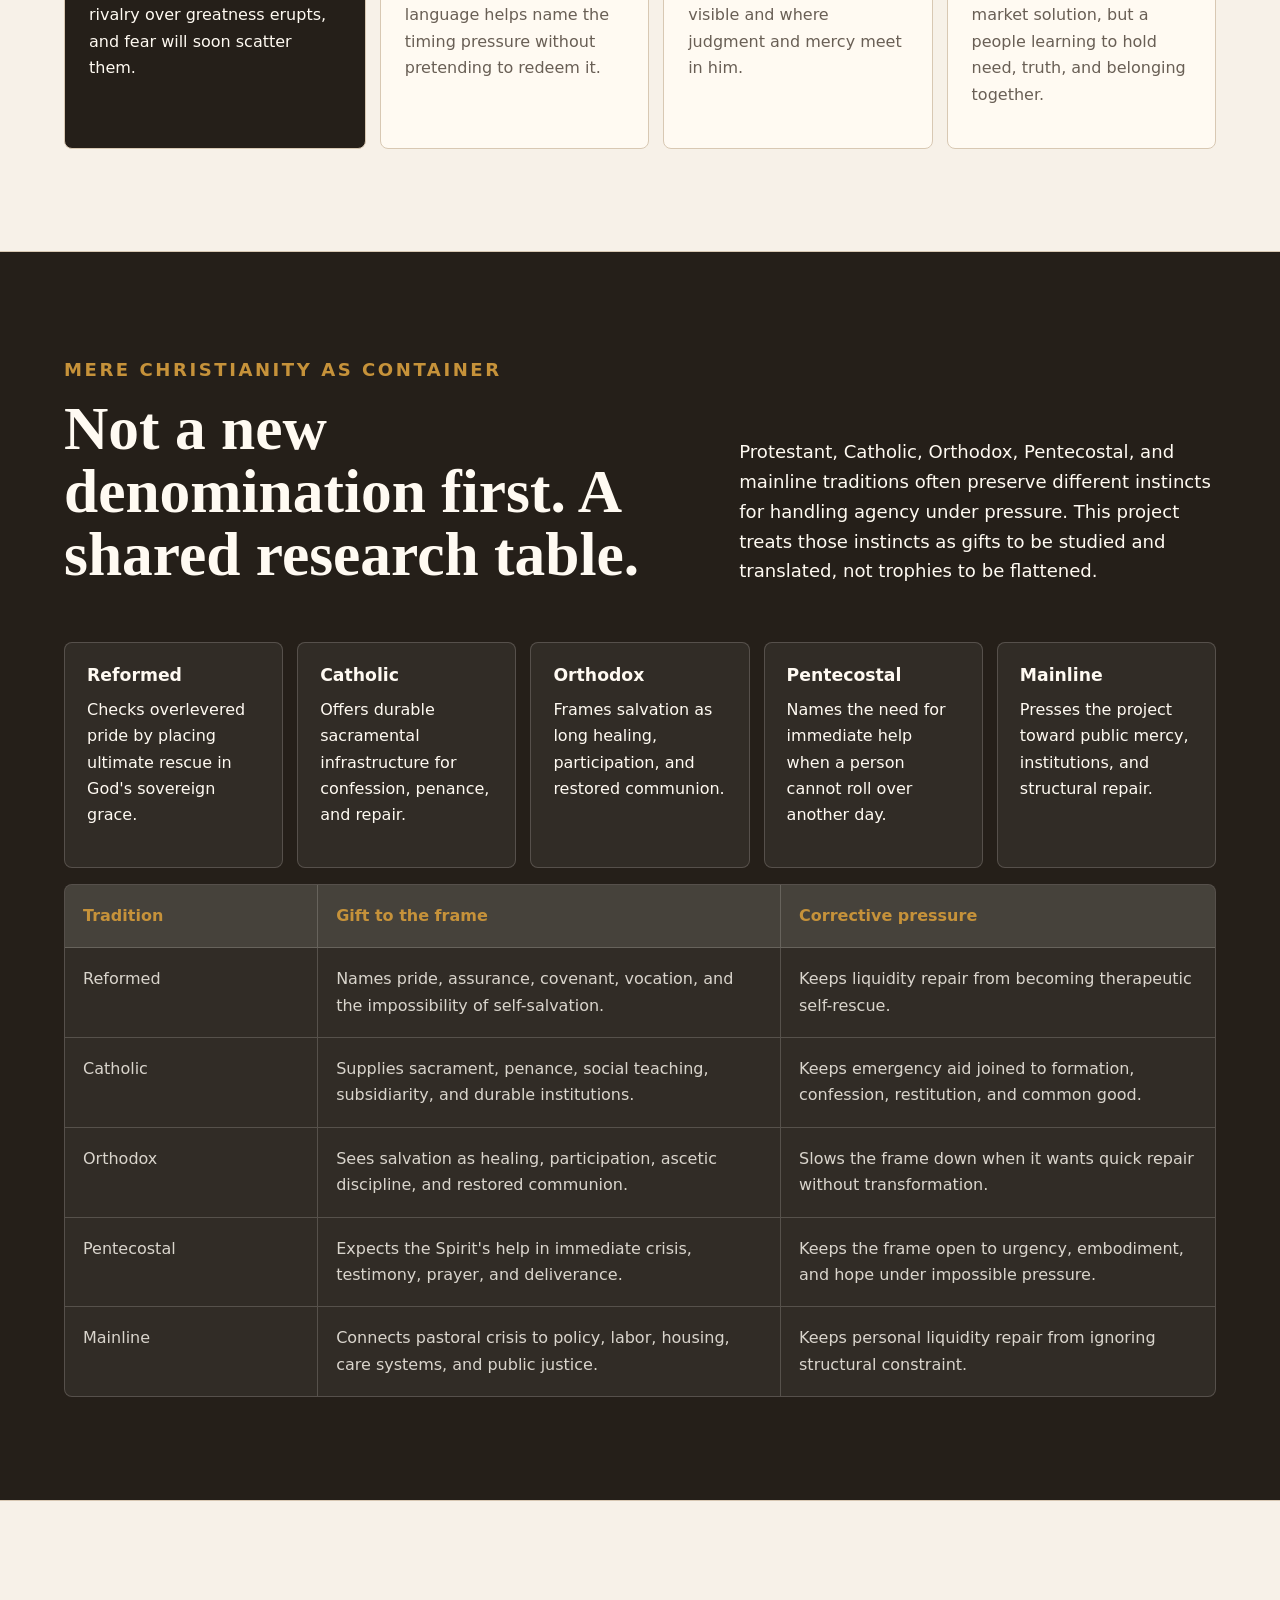
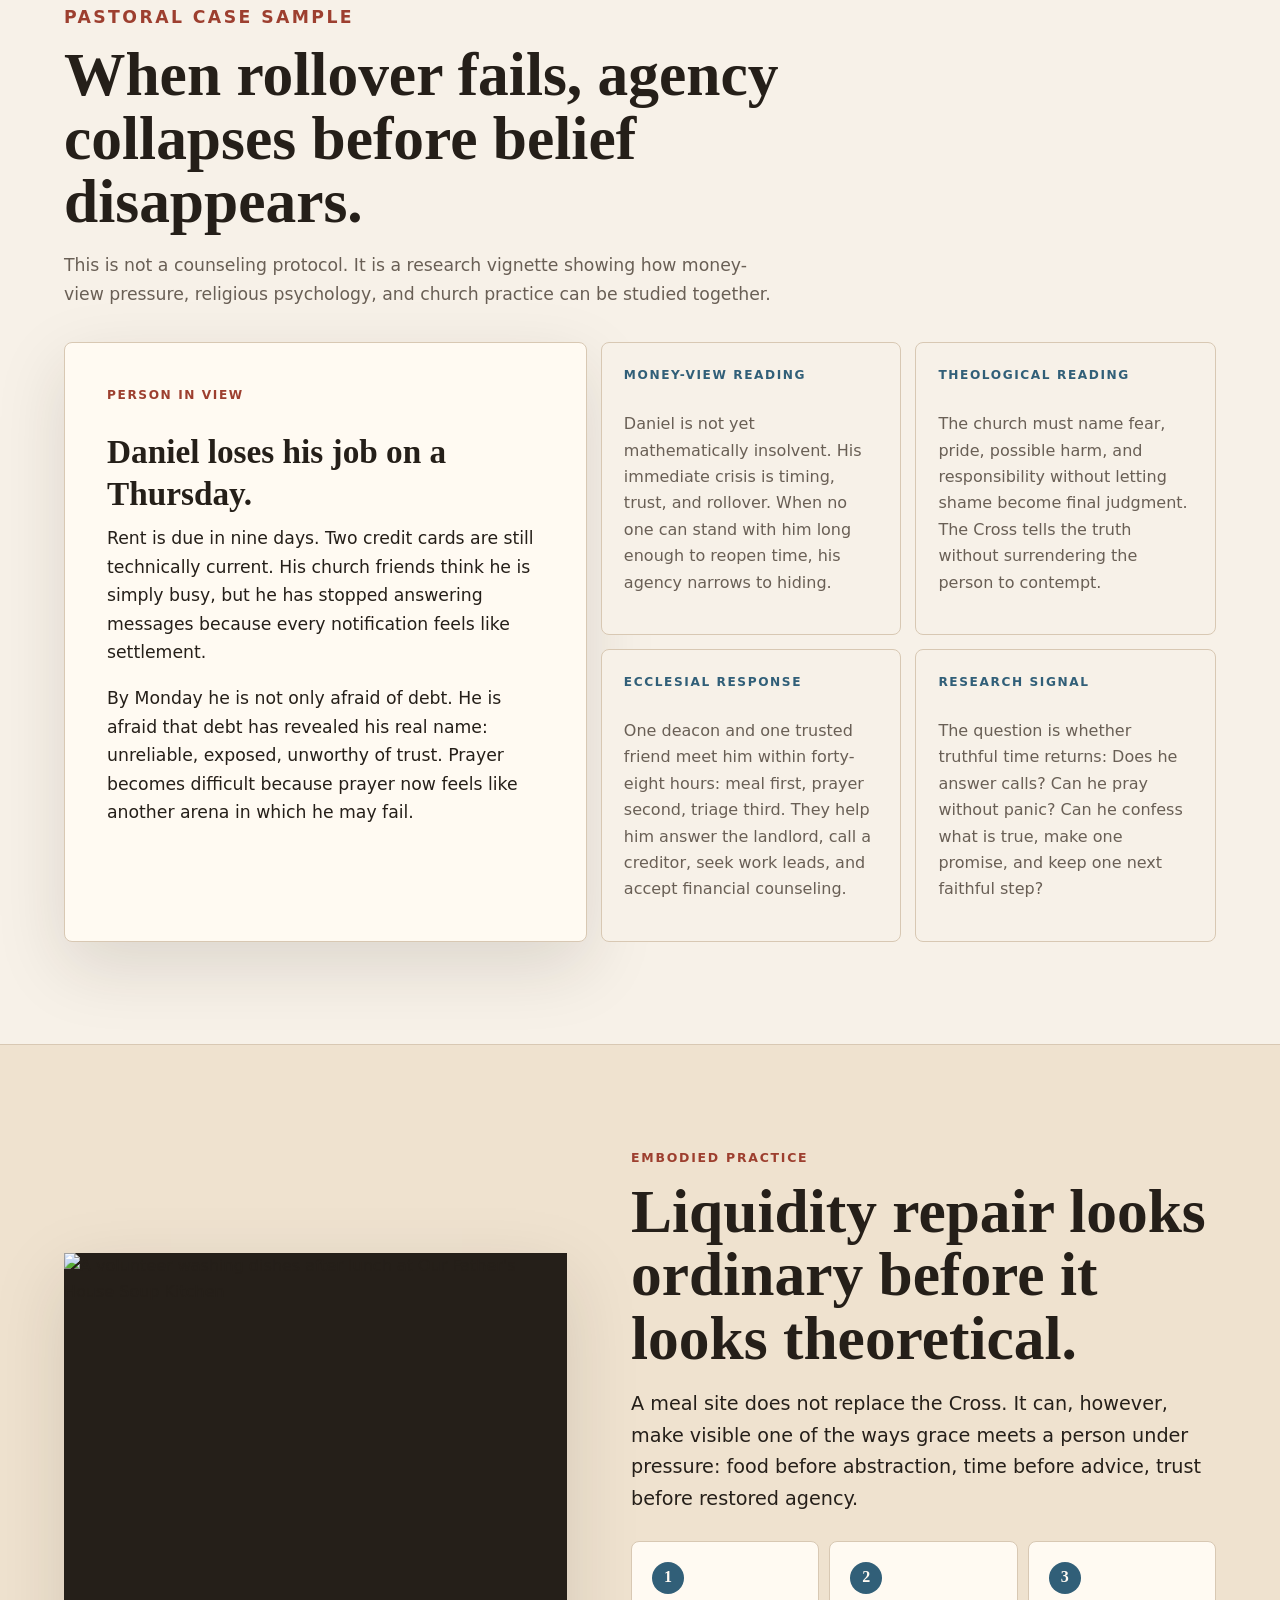
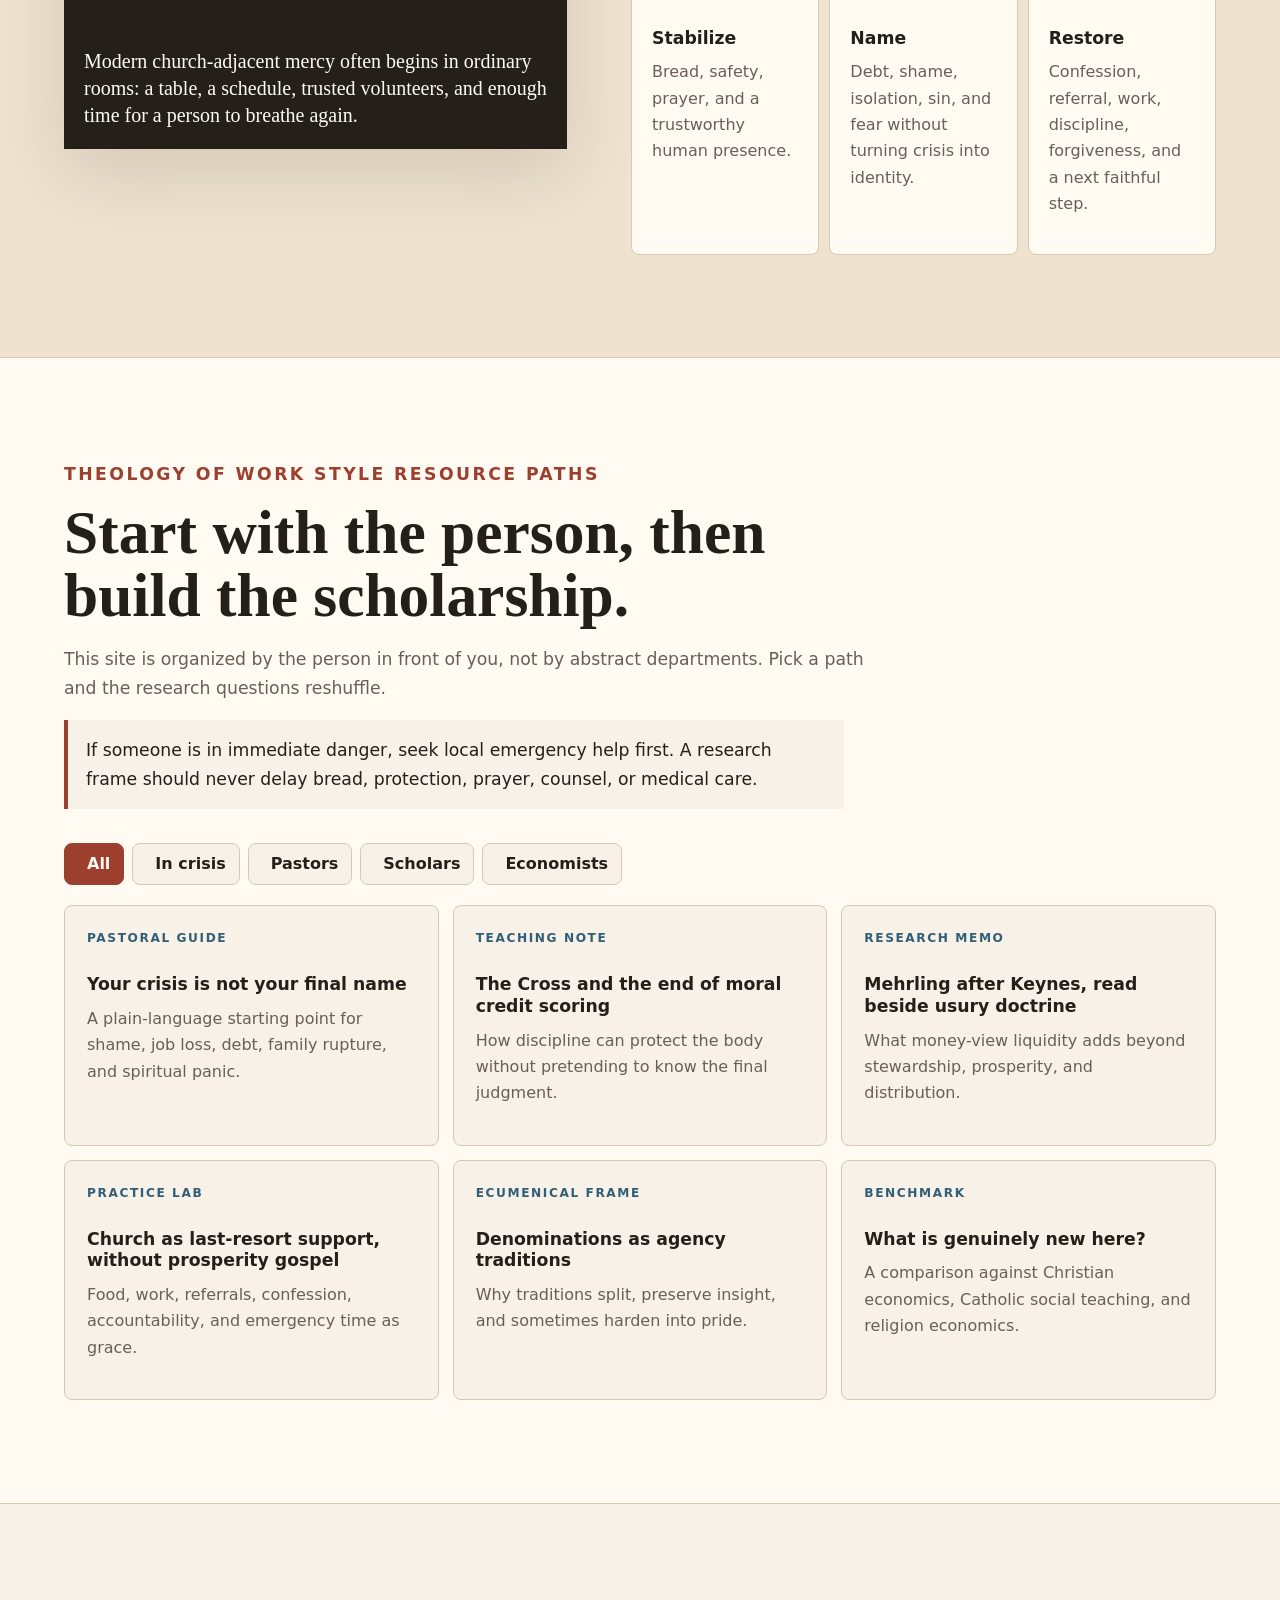
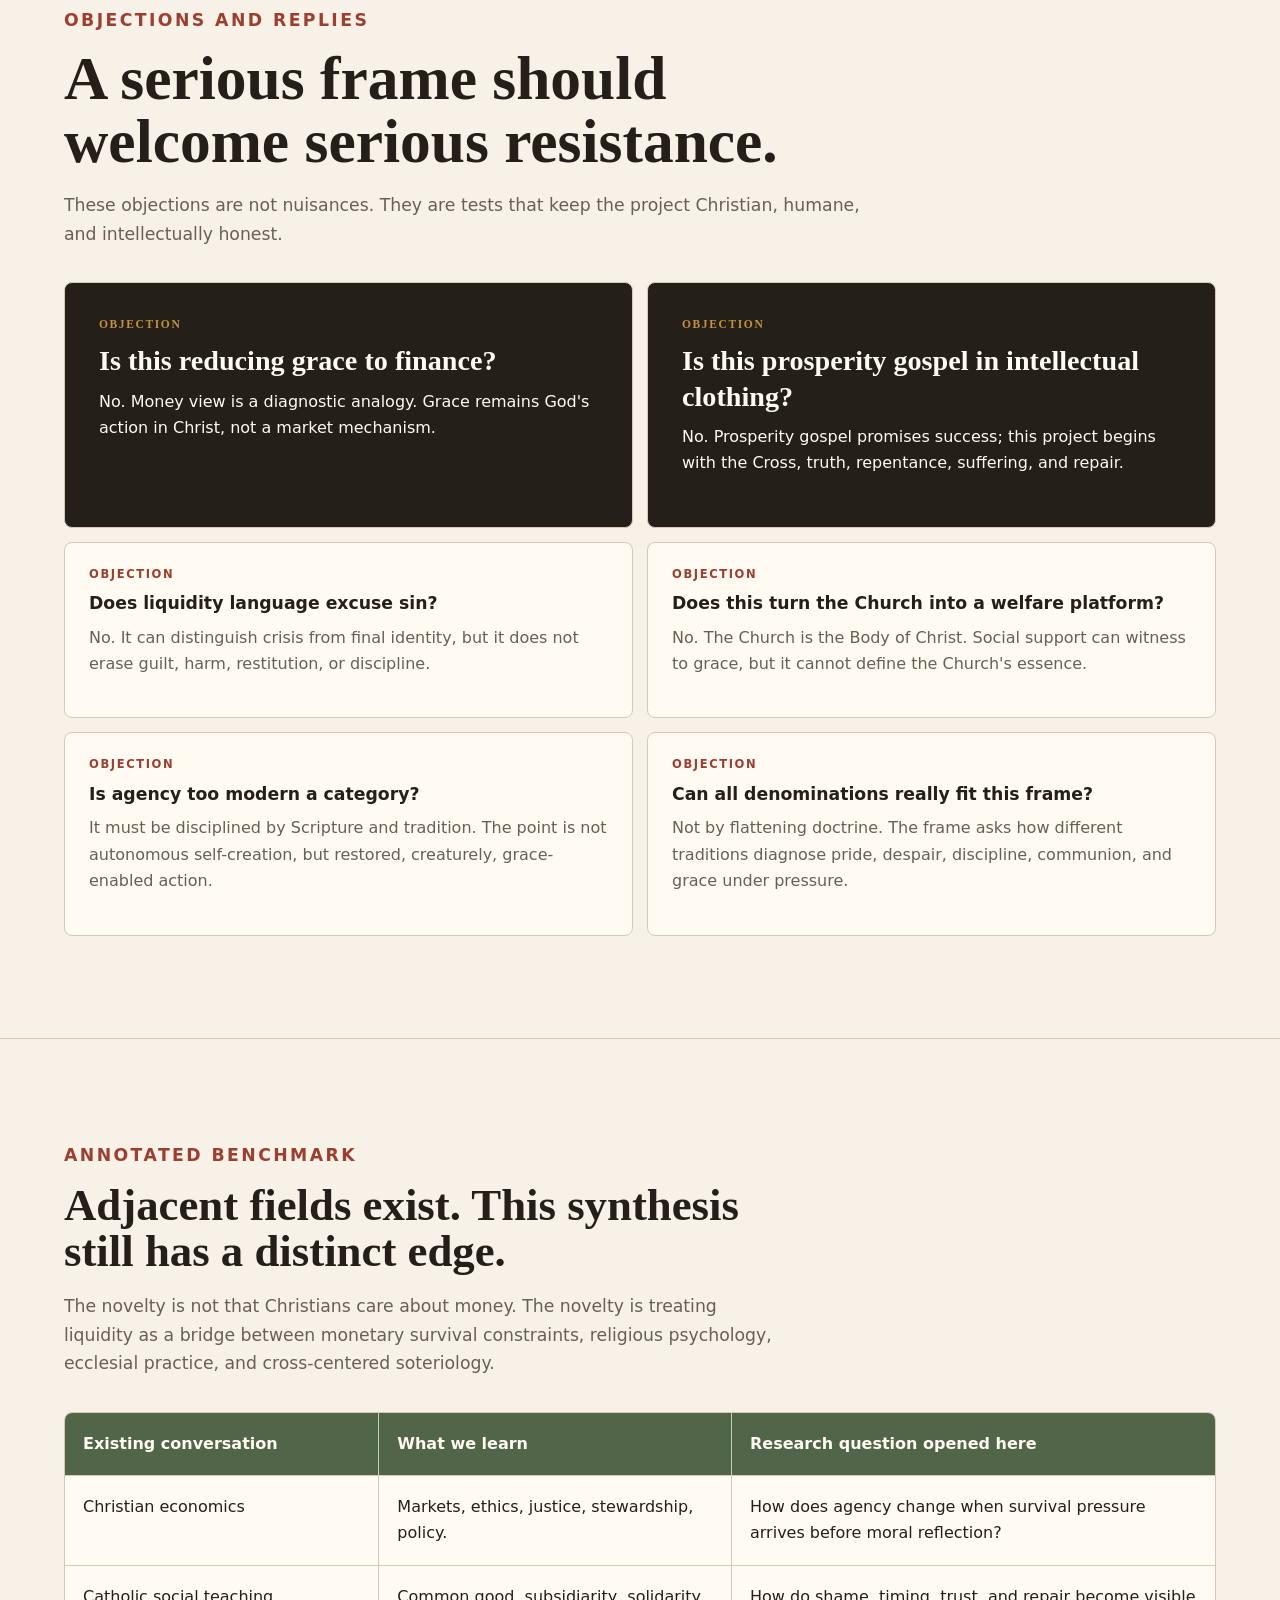
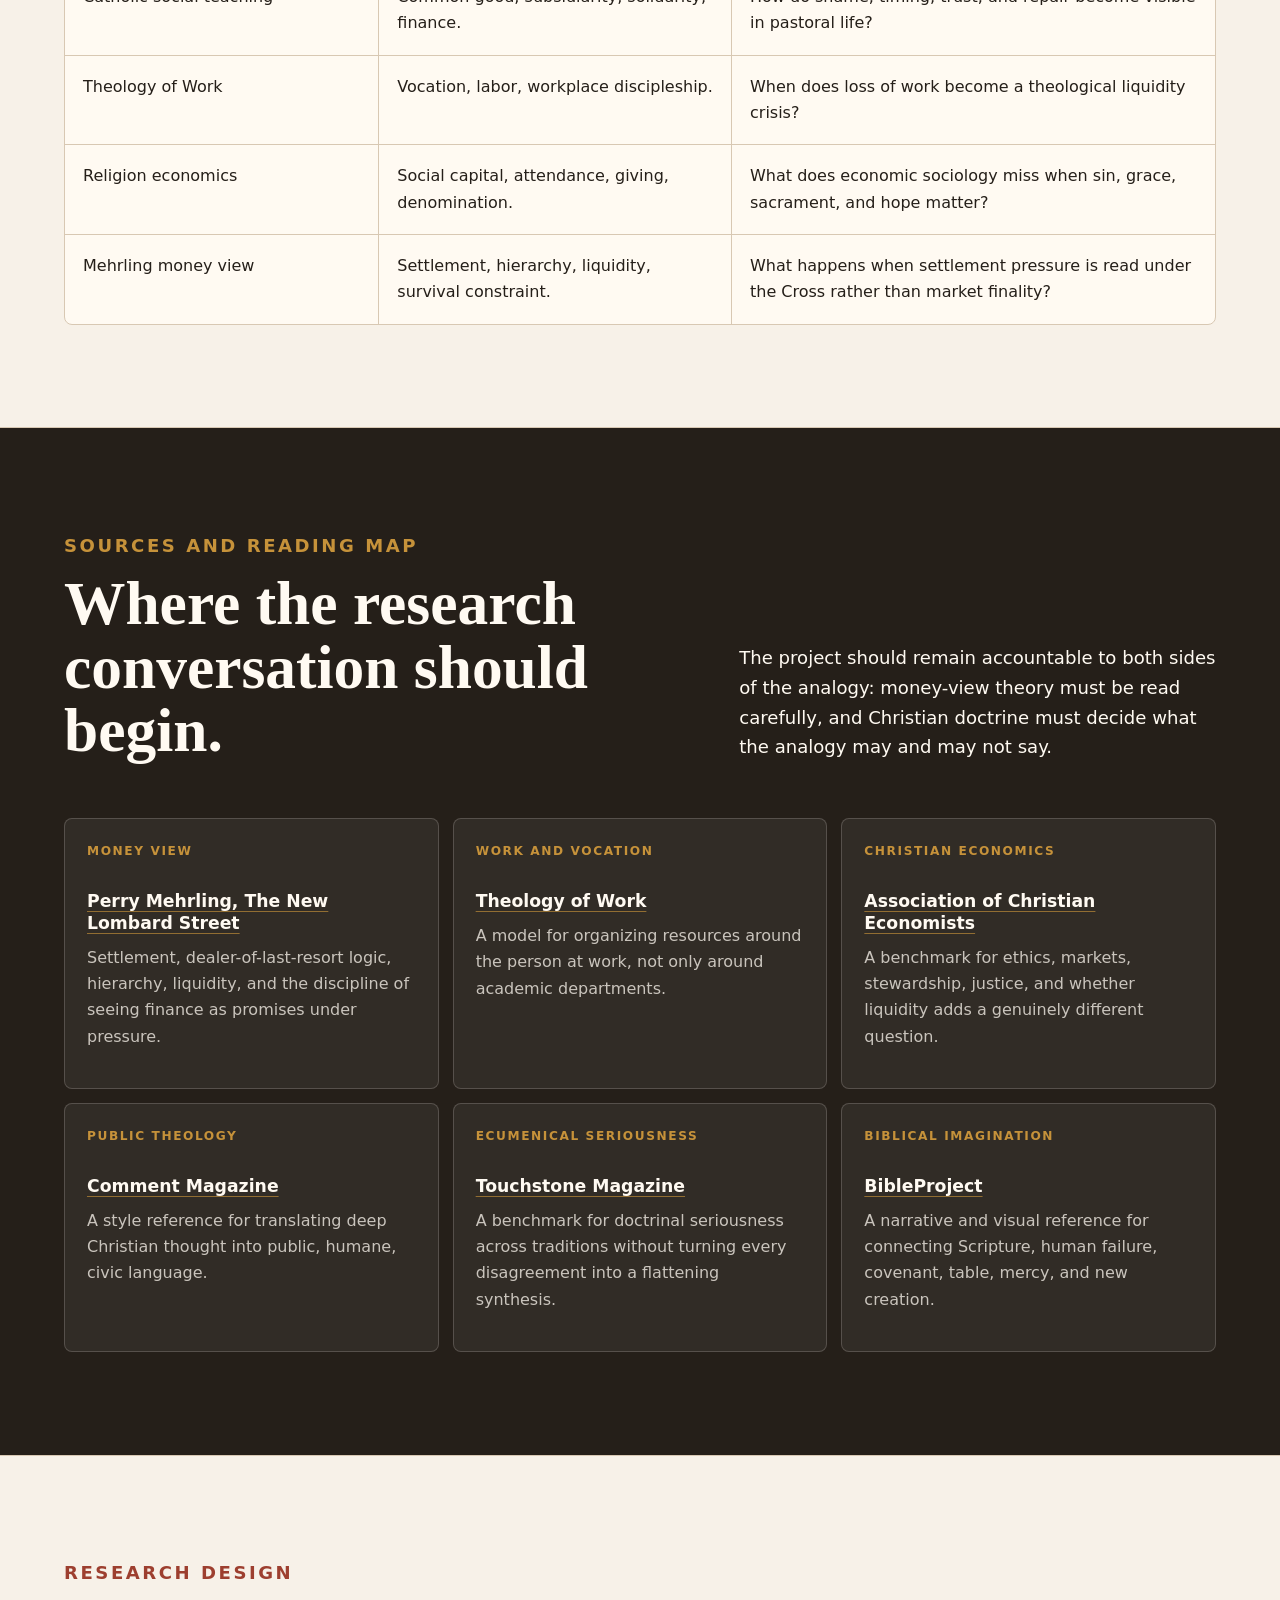
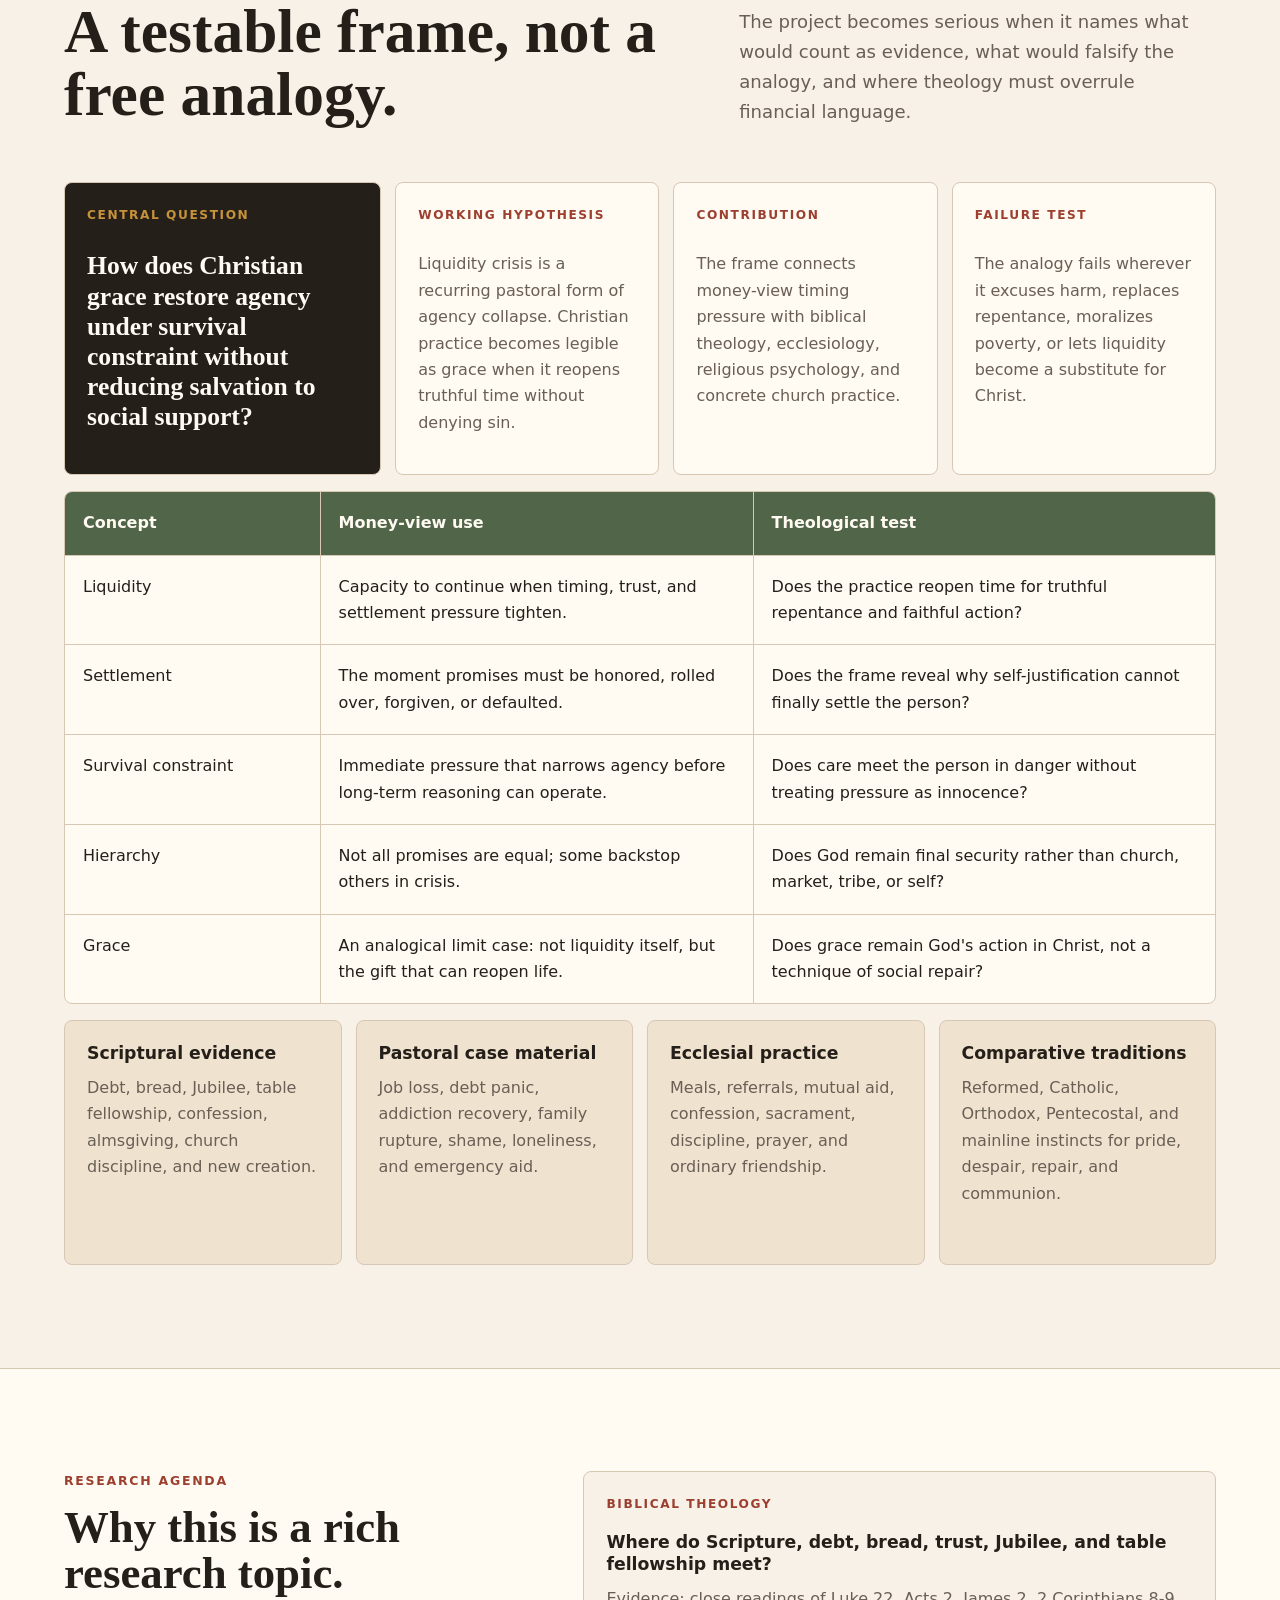
==== commit 3badfad9: "Add research samples and discussion guide" ====
--- a/index.html
+++ b/index.html
@@ -58,9 +58,9 @@
               <i data-lucide="heart-handshake"></i>
               Start here
             </a>
-            <a class="button secondary" href="#research-agenda">
+            <a class="button secondary" href="#research-design">
               <i data-lucide="microscope"></i>
-              See the research agenda
+              See the research program
             </a>
           </div>
         </div>
@@ -375,6 +375,57 @@
         </div>
       </section>
 
+      <section class="section-band scripture-band" id="scripture-sample">
+        <div class="split-copy">
+          <div>
+            <p class="eyebrow">Sample close reading</p>
+            <h2>Luke 22 and Acts 2 show table fellowship under pressure.</h2>
+          </div>
+          <p>
+            A serious project needs more than a list of biblical themes. It needs to show how a
+            passage can discipline the analogy and return the reader to Christ.
+          </p>
+        </div>
+        <div class="sample-reading">
+          <article class="sample-primary">
+            <span>Scriptural scene</span>
+            <h3>The table holds betrayal, rivalry, gift, and future communion together.</h3>
+            <p>
+              In Luke 22, the meal does not gather morally liquid people who can settle their own
+              accounts. It gathers disciples whose agency is already unstable: betrayal is near,
+              rivalry over greatness erupts, and fear will soon scatter them.
+            </p>
+          </article>
+          <article>
+            <span>Money-view diagnosis</span>
+            <h3>Settlement pressure reveals what the disciples cannot secure.</h3>
+            <p>
+              The crisis is not merely that resources are scarce. Trust is breaking, promises will
+              be tested, and the self reaches for control, status, or escape. Money-view language
+              helps name the timing pressure without pretending to redeem it.
+            </p>
+          </article>
+          <article>
+            <span>Theological judgment</span>
+            <h3>Christ does not provide liquidity as technique; he gives himself.</h3>
+            <p>
+              The bread and cup are not emergency financing for anxious disciples. They are the
+              Lord's self-gift, received at a table where human failure is already visible and
+              where judgment and mercy meet in him.
+            </p>
+          </article>
+          <article>
+            <span>Ecclesial consequence</span>
+            <h3>Acts 2 becomes visible repair, not a replacement gospel.</h3>
+            <p>
+              Prayer, teaching, shared meals, and material care show a community whose time and
+              trust have been reopened by the risen Christ. The result is not a market solution,
+              but a people learning to hold need, truth, and belonging together.
+            </p>
+          </article>
+        </div>
+      </section>
+
       <section class="section-band ecumenical-band">
         <div class="split-copy">
           <div>
@@ -404,32 +455,123 @@
             <h3>Pentecostal</h3>
             <p>Names the need for immediate help when a person cannot roll over another day.</p>
           </article>
+          <article>
+            <h3>Mainline</h3>
+            <p>Presses the project toward public mercy, institutions, and structural repair.</p>
+          </article>
+        </div>
+        <div class="tradition-matrix" role="table" aria-label="How traditions correct the frame">
+          <div role="row" class="table-head">
+            <span role="columnheader">Tradition</span>
+            <span role="columnheader">Gift to the frame</span>
+            <span role="columnheader">Corrective pressure</span>
+          </div>
+          <div role="row">
+            <span role="cell" data-label="Tradition">Reformed</span>
+            <span role="cell" data-label="Gift to the frame">
+              Names pride, assurance, covenant, vocation, and the impossibility of self-salvation.
+            </span>
+            <span role="cell" data-label="Corrective pressure">
+              Keeps liquidity repair from becoming therapeutic self-rescue.
+            </span>
+          </div>
+          <div role="row">
+            <span role="cell" data-label="Tradition">Catholic</span>
+            <span role="cell" data-label="Gift to the frame">
+              Supplies sacrament, penance, social teaching, subsidiarity, and durable institutions.
+            </span>
+            <span role="cell" data-label="Corrective pressure">
+              Keeps emergency aid joined to formation, confession, restitution, and common good.
+            </span>
+          </div>
+          <div role="row">
+            <span role="cell" data-label="Tradition">Orthodox</span>
+            <span role="cell" data-label="Gift to the frame">
+              Sees salvation as healing, participation, ascetic discipline, and restored communion.
+            </span>
+            <span role="cell" data-label="Corrective pressure">
+              Slows the frame down when it wants quick repair without transformation.
+            </span>
+          </div>
+          <div role="row">
+            <span role="cell" data-label="Tradition">Pentecostal</span>
+            <span role="cell" data-label="Gift to the frame">
+              Expects the Spirit's help in immediate crisis, testimony, prayer, and deliverance.
+            </span>
+            <span role="cell" data-label="Corrective pressure">
+              Keeps the frame open to urgency, embodiment, and hope under impossible pressure.
+            </span>
+          </div>
+          <div role="row">
+            <span role="cell" data-label="Tradition">Mainline</span>
+            <span role="cell" data-label="Gift to the frame">
+              Connects pastoral crisis to policy, labor, housing, care systems, and public justice.
+            </span>
+            <span role="cell" data-label="Corrective pressure">
+              Keeps personal liquidity repair from ignoring structural constraint.
+            </span>
+          </div>
         </div>
       </section>
 
       <section class="section-band case-band" id="case-study">
         <div class="section-heading narrow">
-          <p class="eyebrow">A small case</p>
-          <h2>When rollover fails.</h2>
-        </div>
-        <div class="case-card">
-          <p>
-            A man loses his job. The bills are not yet mathematically impossible, but time has
-            disappeared. He stops answering calls. Shame turns debt into identity. He cannot pray
-            because prayer feels like another demand.
-          </p>
-          <p>
-            Money view sees a liquidity crisis: timing, trust, and rollover have broken.
-          </p>
-          <p>
-            Christian theology sees more: fear, pride, guilt, isolation, and the temptation to
-            believe that failure is the final name.
-          </p>
-          <p>
-            A faithful church does not begin with a lecture. It offers a meal, prayer, truth, a
-            referral, confession without contempt, practical accountability, and time. Money view
-            calls this liquidity repair. Christianity calls it embodied grace.
-          </p>
+          <p class="eyebrow">Pastoral case sample</p>
+          <h2>When rollover fails, agency collapses before belief disappears.</h2>
+          <p>
+            This is not a counseling protocol. It is a research vignette showing how money-view
+            pressure, religious psychology, and church practice can be studied together.
+          </p>
+        </div>
+        <div class="case-layout">
+          <article class="case-card">
+            <span>Person in view</span>
+            <h3>Daniel loses his job on a Thursday.</h3>
+            <p>
+              Rent is due in nine days. Two credit cards are still technically current. His church
+              friends think he is simply busy, but he has stopped answering messages because every
+              notification feels like settlement.
+            </p>
+            <p>
+              By Monday he is not only afraid of debt. He is afraid that debt has revealed his
+              real name: unreliable, exposed, unworthy of trust. Prayer becomes difficult because
+              prayer now feels like another arena in which he may fail.
+            </p>
+          </article>
+          <div class="case-lens-grid">
+            <article>
+              <span>Money-view reading</span>
+              <p>
+                Daniel is not yet mathematically insolvent. His immediate crisis is timing, trust,
+                and rollover. When no one can stand with him long enough to reopen time, his agency
+                narrows to hiding.
+              </p>
+            </article>
+            <article>
+              <span>Theological reading</span>
+              <p>
+                The church must name fear, pride, possible harm, and responsibility without letting
+                shame become final judgment. The Cross tells the truth without surrendering the
+                person to contempt.
+              </p>
+            </article>
+            <article>
+              <span>Ecclesial response</span>
+              <p>
+                One deacon and one trusted friend meet him within forty-eight hours: meal first,
+                prayer second, triage third. They help him answer the landlord, call a creditor,
+                seek work leads, and accept financial counseling.
+              </p>
+            </article>
+            <article>
+              <span>Research signal</span>
+              <p>
+                The question is whether truthful time returns: Does he answer calls? Can he pray
+                without panic? Can he confess what is true, make one promise, and keep one next
+                faithful step?
+              </p>
+            </article>
+          </div>
         </div>
       </section>
 
@@ -964,6 +1106,53 @@
           </p>
         </div>
       </section>
+
+      <section class="section-band conversation-band" id="conversation">
+        <div class="split-copy">
+          <div>
+            <p class="eyebrow">For a Christian friend</p>
+            <h2>Use the site as an invitation to test, not a claim to settle.</h2>
+          </div>
+          <p>
+            The best next conversation is not whether the analogy is clever. It is whether the
+            frame helps Christians see crisis, sin, grace, and church practice more truthfully.
+          </p>
+        </div>
+        <div class="question-grid">
+          <article>
+            <span>1</span>
+            <h3>Where have you seen pressure narrow agency?</h3>
+            <p>
+              Start with concrete pastoral life: job loss, debt, addiction, family rupture,
+              loneliness, reputation, or fear.
+            </p>
+          </article>
+          <article>
+            <span>2</span>
+            <h3>Which theological guardrail worries you most?</h3>
+            <p>
+              Ask where the language risks reducing grace, excusing sin, flattering the church,
+              or promising success.
+            </p>
+          </article>
+          <article>
+            <span>3</span>
+            <h3>What does your tradition know that this frame needs?</h3>
+            <p>
+              Bring confession, assurance, sacrament, healing, discipline, justice, prayer, and
+              ordinary friendship to the table.
+            </p>
+          </article>
+          <article>
+            <span>4</span>
+            <h3>What would count as evidence?</h3>
+            <p>
+              Look for reopened time, truthful repentance, restored trust, durable belonging, and
+              practices that point beyond themselves to Christ.
+            </p>
+          </article>
+        </div>
+      </section>
     </main>
 
     <footer class="site-footer">
--- a/styles.css
+++ b/styles.css
@@ -528,6 +528,10 @@
   background: var(--cream);
 }
 
+.scripture-band {
+  background: var(--paper);
+}
+
 .guardrail-grid {
   grid-template-columns: repeat(5, minmax(0, 1fr));
 }
@@ -573,6 +577,50 @@
   stroke-width: 2;
 }
 
+.sample-reading {
+  display: grid;
+  grid-template-columns: minmax(0, 1.12fr) repeat(3, minmax(0, 1fr));
+  gap: 14px;
+}
+
+.sample-reading article {
+  min-height: 360px;
+  padding: 24px;
+  border: 1px solid var(--line);
+  border-radius: 8px;
+  background: var(--cream);
+}
+
+.sample-reading .sample-primary {
+  background: var(--ink);
+}
+
+.sample-reading span,
+.case-card span,
+.case-lens-grid span {
+  display: block;
+  margin-bottom: 26px;
+  color: var(--brick);
+  font-size: 0.76rem;
+  font-weight: 900;
+  letter-spacing: 0.13em;
+  text-transform: uppercase;
+}
+
+.sample-primary span {
+  color: var(--gold);
+}
+
+.sample-primary h3,
+.sample-primary p {
+  color: var(--cream);
+}
+
+.sample-reading h3 {
+  font-family: Georgia, "Times New Roman", serif;
+  font-size: clamp(1.28rem, 1.7vw, 1.58rem);
+}
+
 .ecumenical-band {
   background: var(--ink);
 }
@@ -600,7 +648,7 @@
 }
 
 .tradition-grid {
-  grid-template-columns: repeat(4, minmax(0, 1fr));
+  grid-template-columns: repeat(5, minmax(0, 1fr));
 }
 
 .tradition-grid article {
@@ -610,6 +658,42 @@
   background: rgba(255, 250, 242, 0.06);
 }
 
+.tradition-matrix {
+  overflow: hidden;
+  margin-top: 16px;
+  border: 1px solid rgba(255, 250, 242, 0.18);
+  border-radius: 8px;
+  background: rgba(255, 250, 242, 0.06);
+}
+
+.tradition-matrix [role="row"] {
+  display: grid;
+  grid-template-columns: 0.7fr 1.28fr 1.2fr;
+  border-bottom: 1px solid rgba(255, 250, 242, 0.18);
+}
+
+.tradition-matrix [role="row"]:last-child {
+  border-bottom: 0;
+}
+
+.tradition-matrix span {
+  padding: 18px;
+  border-right: 1px solid rgba(255, 250, 242, 0.18);
+  color: rgba(255, 250, 242, 0.82);
+}
+
+.tradition-matrix span:last-child {
+  border-right: 0;
+}
+
+.tradition-matrix .table-head {
+  background: rgba(255, 250, 242, 0.1);
+}
+
+.tradition-matrix .table-head span {
+  color: var(--gold);
+}
+
 .resources-band {
   background: var(--cream);
 }
@@ -619,7 +703,6 @@
 }
 
 .case-card {
-  max-width: 980px;
   padding: clamp(24px, 4vw, 42px);
   border: 1px solid var(--line);
   border-radius: 8px;
@@ -627,16 +710,45 @@
   box-shadow: var(--shadow);
 }
 
+.case-layout {
+  display: grid;
+  grid-template-columns: minmax(0, 0.85fr) minmax(0, 1fr);
+  gap: 14px;
+  align-items: stretch;
+}
+
+.case-card h3 {
+  max-width: 680px;
+  font-family: Georgia, "Times New Roman", serif;
+  font-size: clamp(1.55rem, 2.6vw, 2.28rem);
+}
+
 .case-card p {
-  max-width: 840px;
+  max-width: 720px;
   color: var(--ink);
-  font-family: Georgia, "Times New Roman", serif;
-  font-size: clamp(1.12rem, 2vw, 1.42rem);
-  line-height: 1.5;
+  font-size: clamp(1.02rem, 1.35vw, 1.16rem);
 }
 
 .case-card p:last-child {
   margin-bottom: 0;
+}
+
+.case-lens-grid {
+  display: grid;
+  grid-template-columns: repeat(2, minmax(0, 1fr));
+  gap: 14px;
+}
+
+.case-lens-grid article {
+  min-height: 240px;
+  padding: 22px;
+  border: 1px solid var(--line);
+  border-radius: 8px;
+  background: var(--paper);
+}
+
+.case-lens-grid span {
+  color: var(--blue);
 }
 
 .practice-layout {
@@ -1064,6 +1176,37 @@
   color: var(--gold);
 }
 
+.conversation-band {
+  background: var(--paper-deep);
+}
+
+.question-grid {
+  display: grid;
+  grid-template-columns: repeat(4, minmax(0, 1fr));
+  gap: 14px;
+}
+
+.question-grid article {
+  min-height: 280px;
+  padding: 22px;
+  border: 1px solid var(--line);
+  border-radius: 8px;
+  background: var(--cream);
+}
+
+.question-grid span {
+  display: inline-grid;
+  place-items: center;
+  width: 34px;
+  height: 34px;
+  margin-bottom: 44px;
+  border-radius: 50%;
+  color: var(--cream);
+  background: var(--brick);
+  font-family: Georgia, "Times New Roman", serif;
+  font-weight: 800;
+}
+
 .site-footer {
   display: grid;
   grid-template-columns: minmax(0, 1fr) auto;
@@ -1104,6 +1247,7 @@
   .hero,
   .split-copy,
   .practice-layout,
+  .case-layout,
   .issue-main,
   .friend-note,
   .minute-layout,
@@ -1118,15 +1262,18 @@
   .quick-index,
   .claim-grid,
   .map-flow,
+  .sample-reading,
   .tradition-grid,
   .resource-grid,
   .plain-grid,
+  .case-lens-grid,
   .practice-steps,
   .reading-grid,
   .evidence-grid,
   .guardrail-grid,
   .primer-grid,
-  .objection-grid {
+  .objection-grid,
+  .question-grid {
     grid-template-columns: repeat(2, minmax(0, 1fr));
   }
 
@@ -1152,9 +1299,11 @@
   .quick-index,
   .claim-grid,
   .map-flow,
+  .sample-reading,
   .tradition-grid,
   .resource-grid,
   .plain-grid,
+  .case-lens-grid,
   .practice-steps,
   .reading-grid,
   .proposal-grid,
@@ -1162,6 +1311,7 @@
   .guardrail-grid,
   .primer-grid,
   .objection-grid,
+  .question-grid,
   .benchmark-table [role="row"],
   .site-footer {
     grid-template-columns: 1fr;
@@ -1191,6 +1341,11 @@
   }
 
   .concept-table {
+    border: 0;
+    background: transparent;
+  }
+
+  .tradition-matrix {
     border: 0;
     background: transparent;
   }
@@ -1213,8 +1368,18 @@
     background: var(--cream);
   }
 
+  .tradition-matrix [role="row"] {
+    display: block;
+    overflow: hidden;
+    margin-bottom: 10px;
+    border: 1px solid rgba(255, 250, 242, 0.18);
+    border-radius: 8px;
+    background: rgba(255, 250, 242, 0.06);
+  }
+
   .benchmark-table [role="row"].table-head,
-  .concept-table [role="row"].table-head {
+  .concept-table [role="row"].table-head,
+  .tradition-matrix [role="row"].table-head {
     display: none;
   }
 
@@ -1223,6 +1388,10 @@
   }
 
   .concept-table [role="row"]:last-child {
+    margin-bottom: 0;
+  }
+
+  .tradition-matrix [role="row"]:last-child {
     margin-bottom: 0;
   }
 
@@ -1238,6 +1407,17 @@
     text-transform: uppercase;
   }
 
+  .tradition-matrix [role="row"]:not(.table-head) span::before {
+    content: attr(data-label);
+    display: block;
+    margin-bottom: 8px;
+    color: var(--gold);
+    font-size: 0.72rem;
+    font-weight: 900;
+    letter-spacing: 0.12em;
+    text-transform: uppercase;
+  }
+
   .concept-table span {
     border-right: 0;
     border-bottom: 1px solid var(--line);
@@ -1247,6 +1427,15 @@
     border-bottom: 0;
   }
 
+  .tradition-matrix span {
+    border-right: 0;
+    border-bottom: 1px solid rgba(255, 250, 242, 0.18);
+  }
+
+  .tradition-matrix span:last-child {
+    border-bottom: 0;
+  }
+
   .source-links {
     justify-content: flex-start;
   }
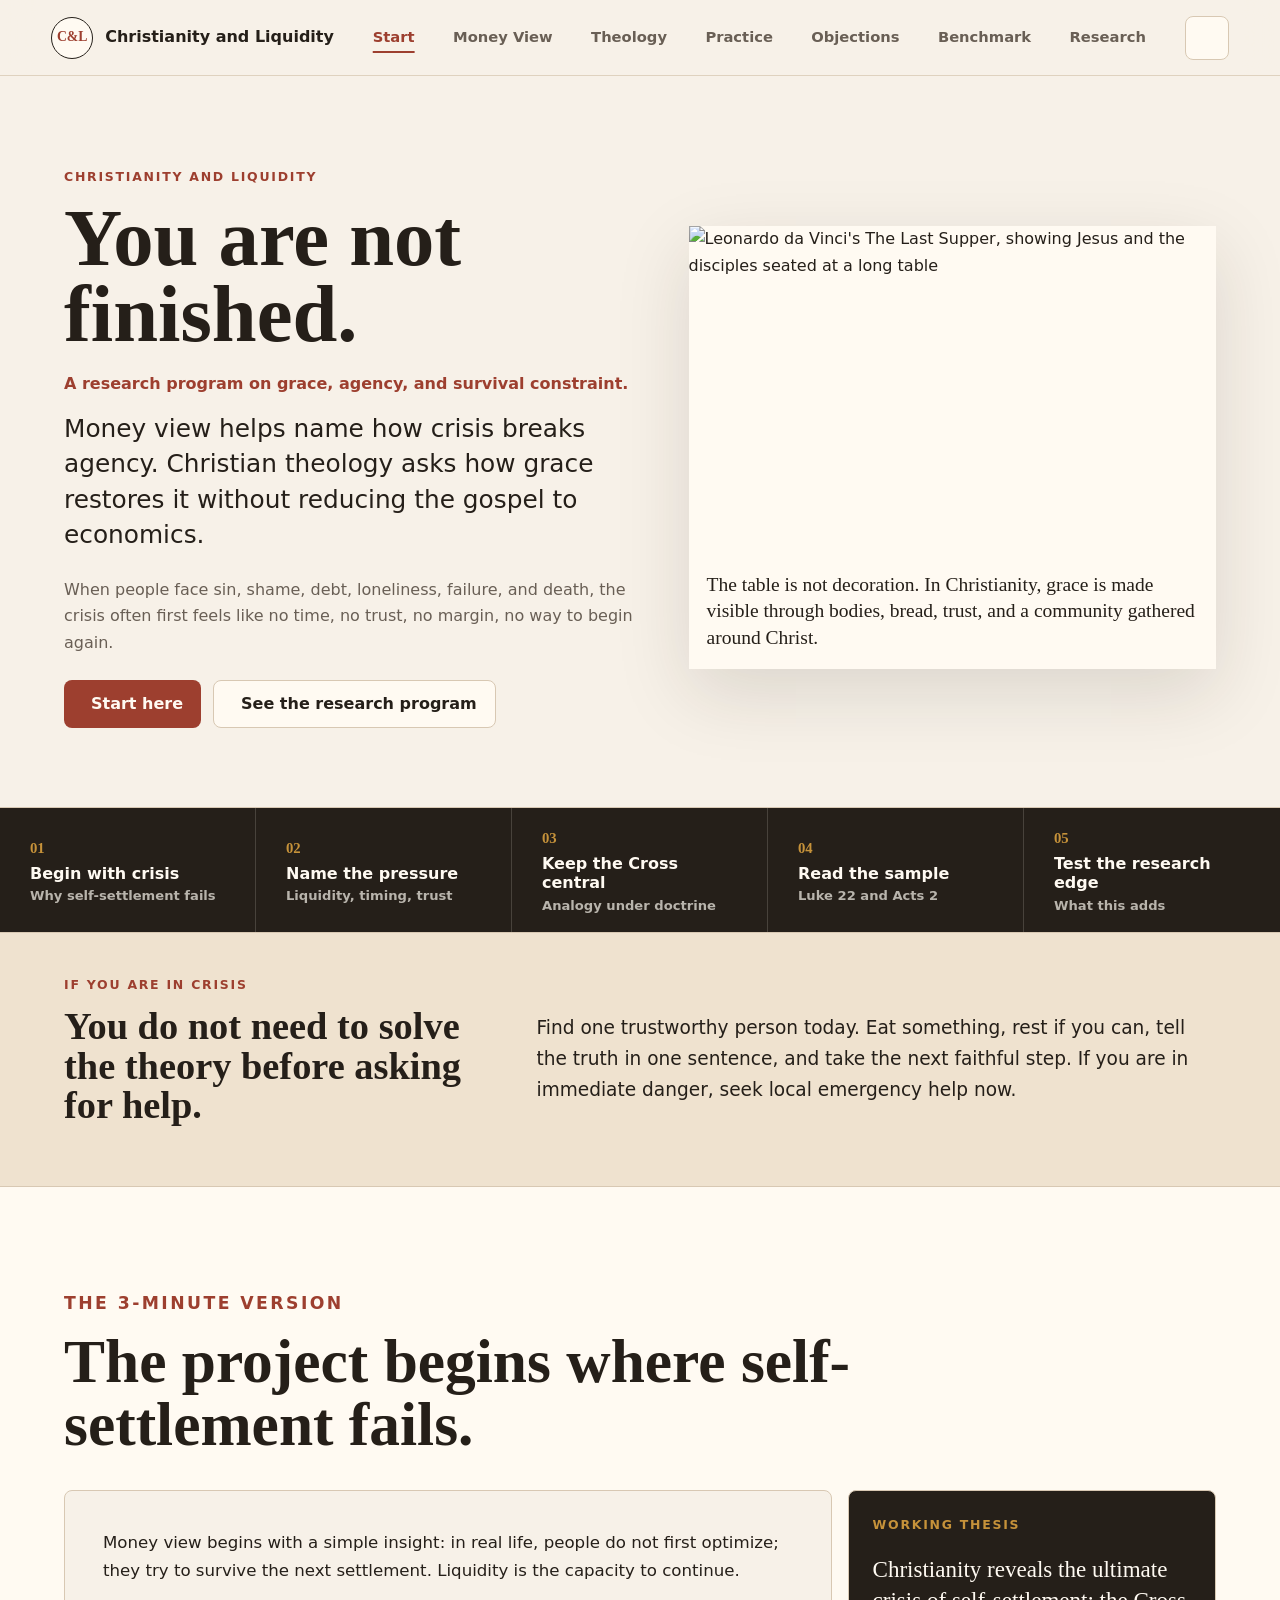
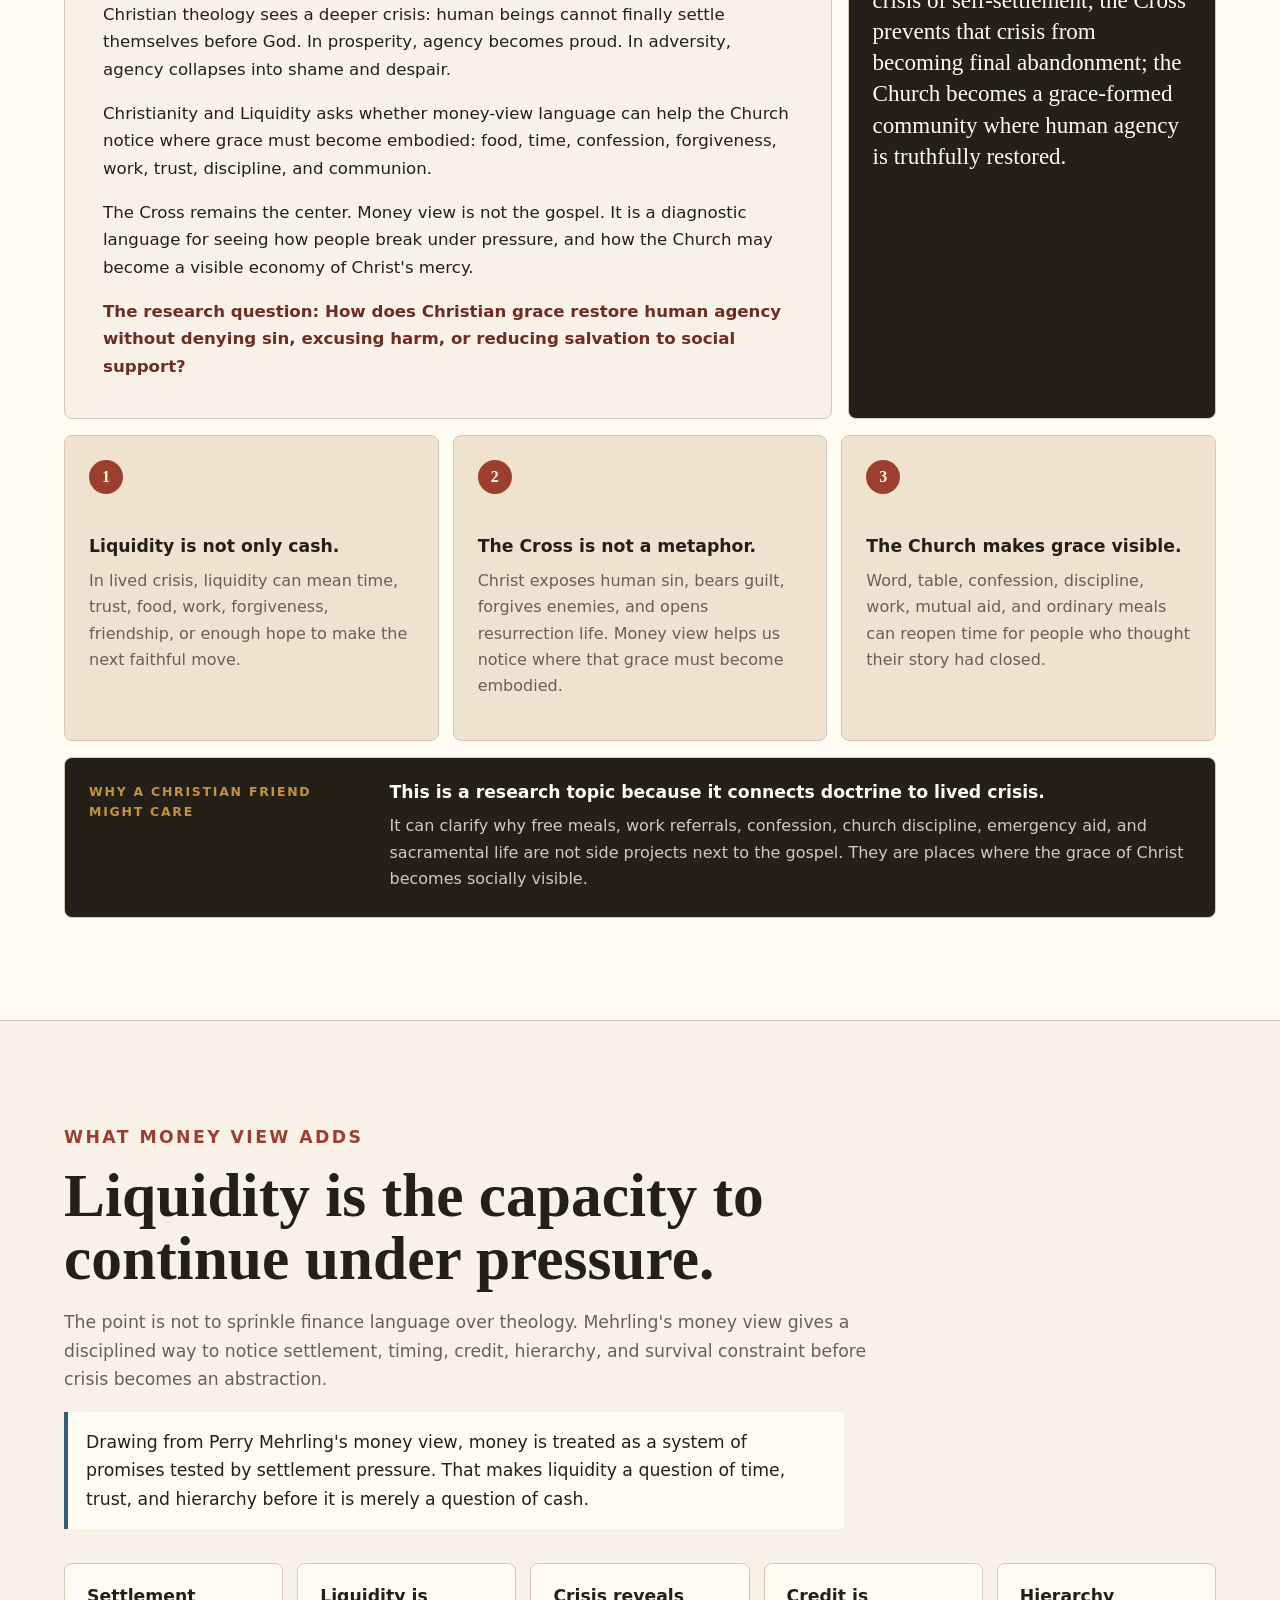
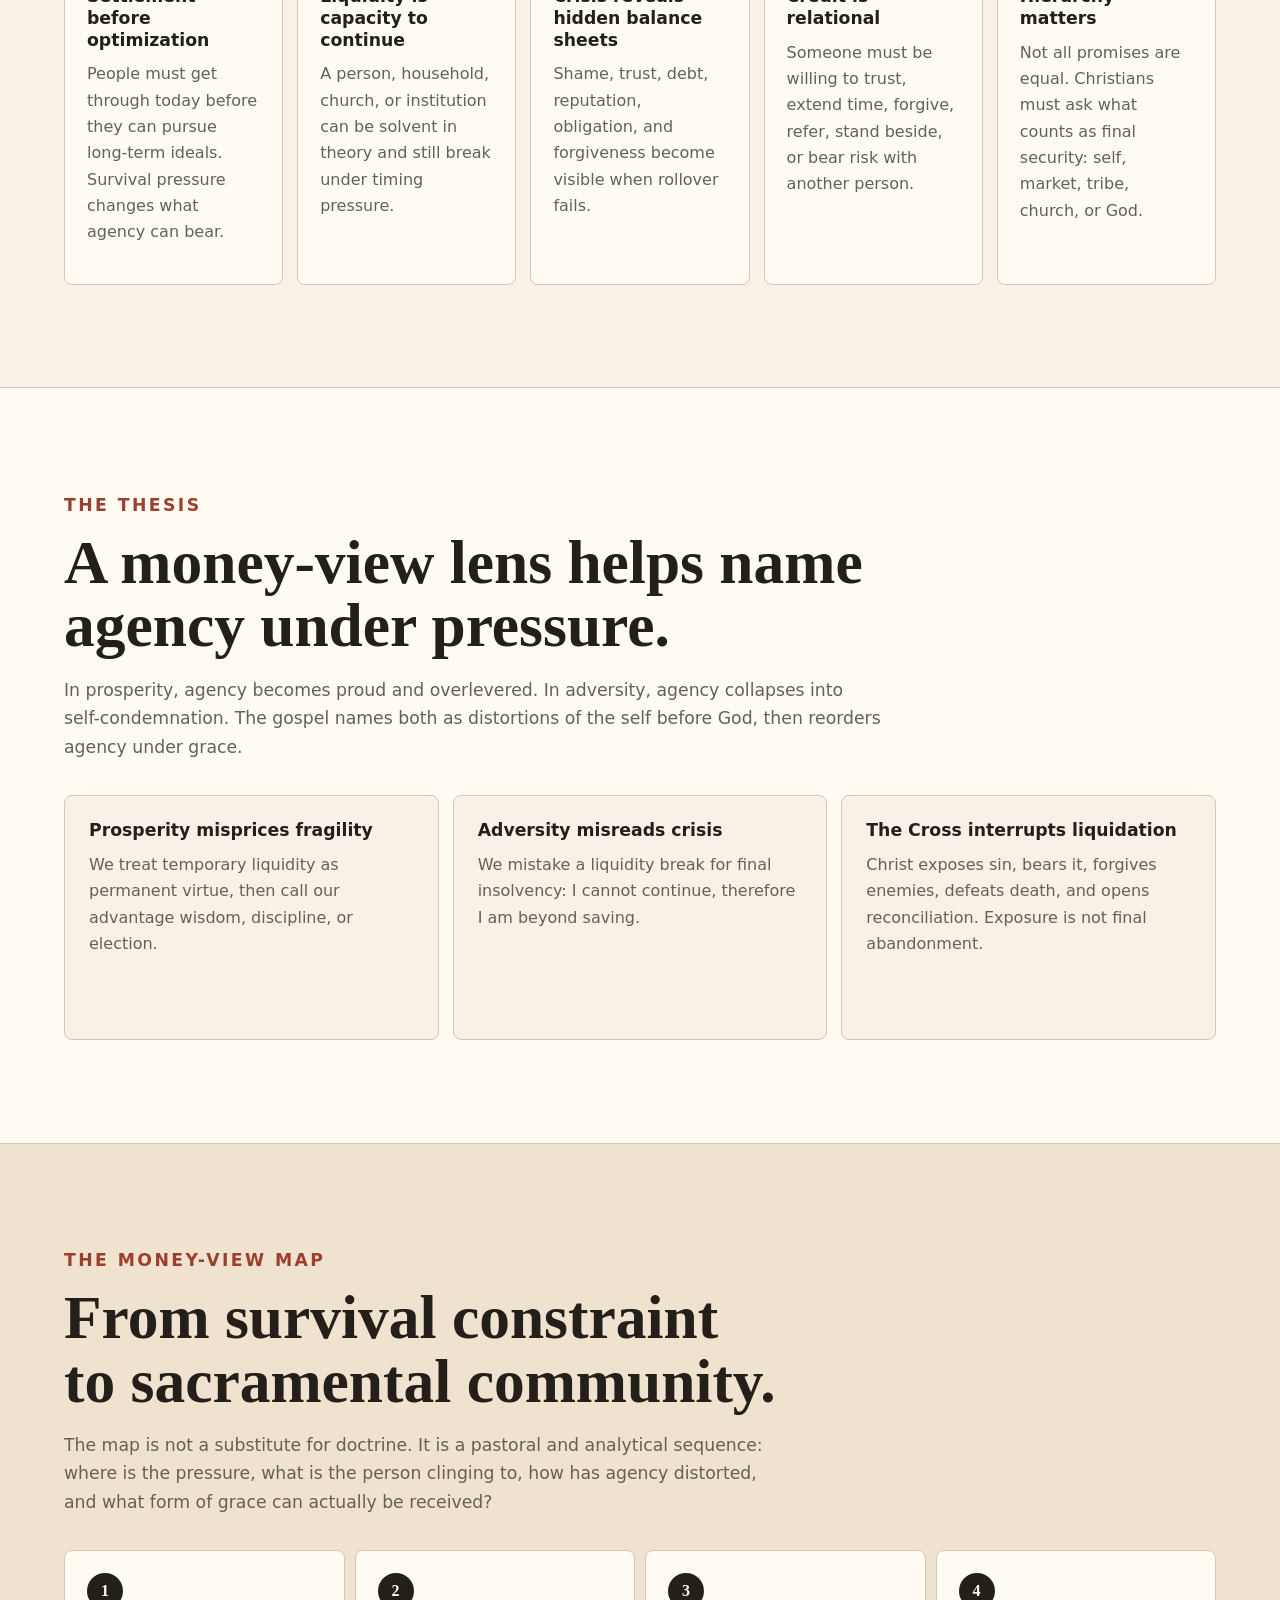
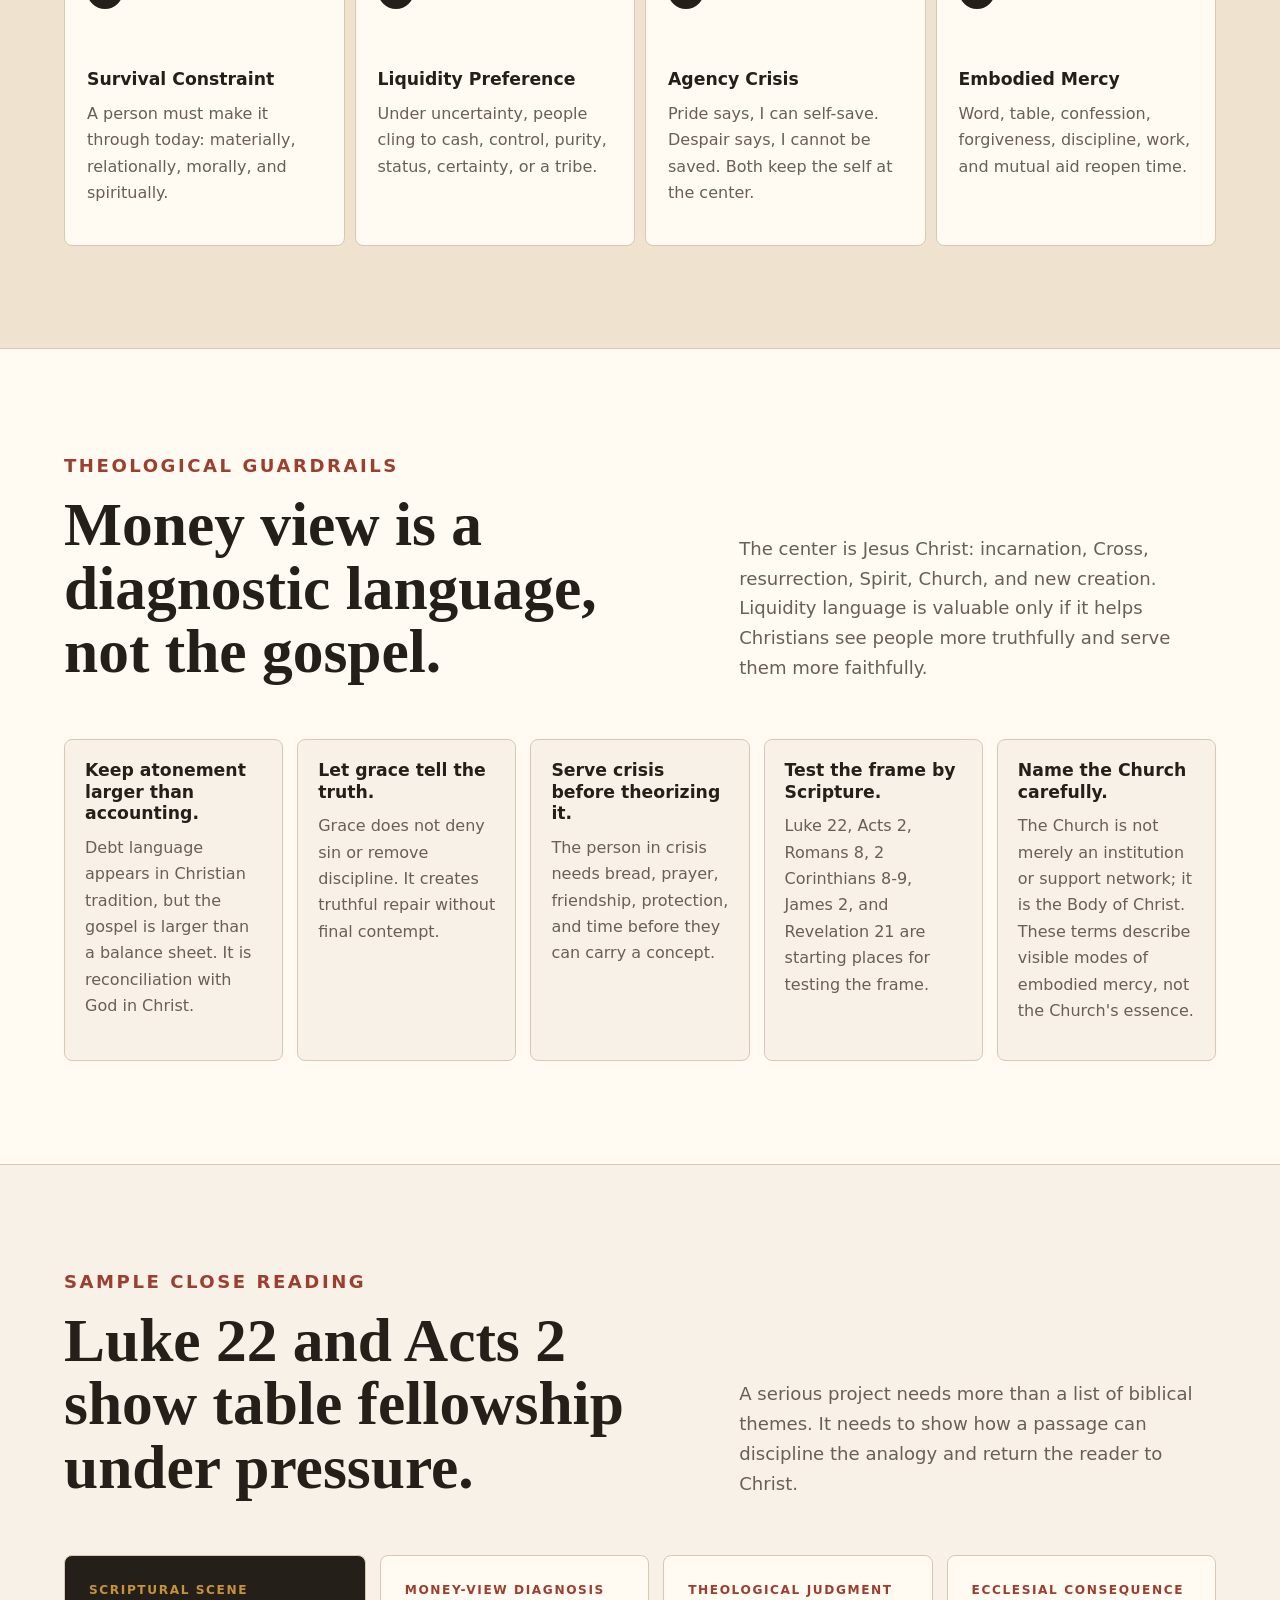
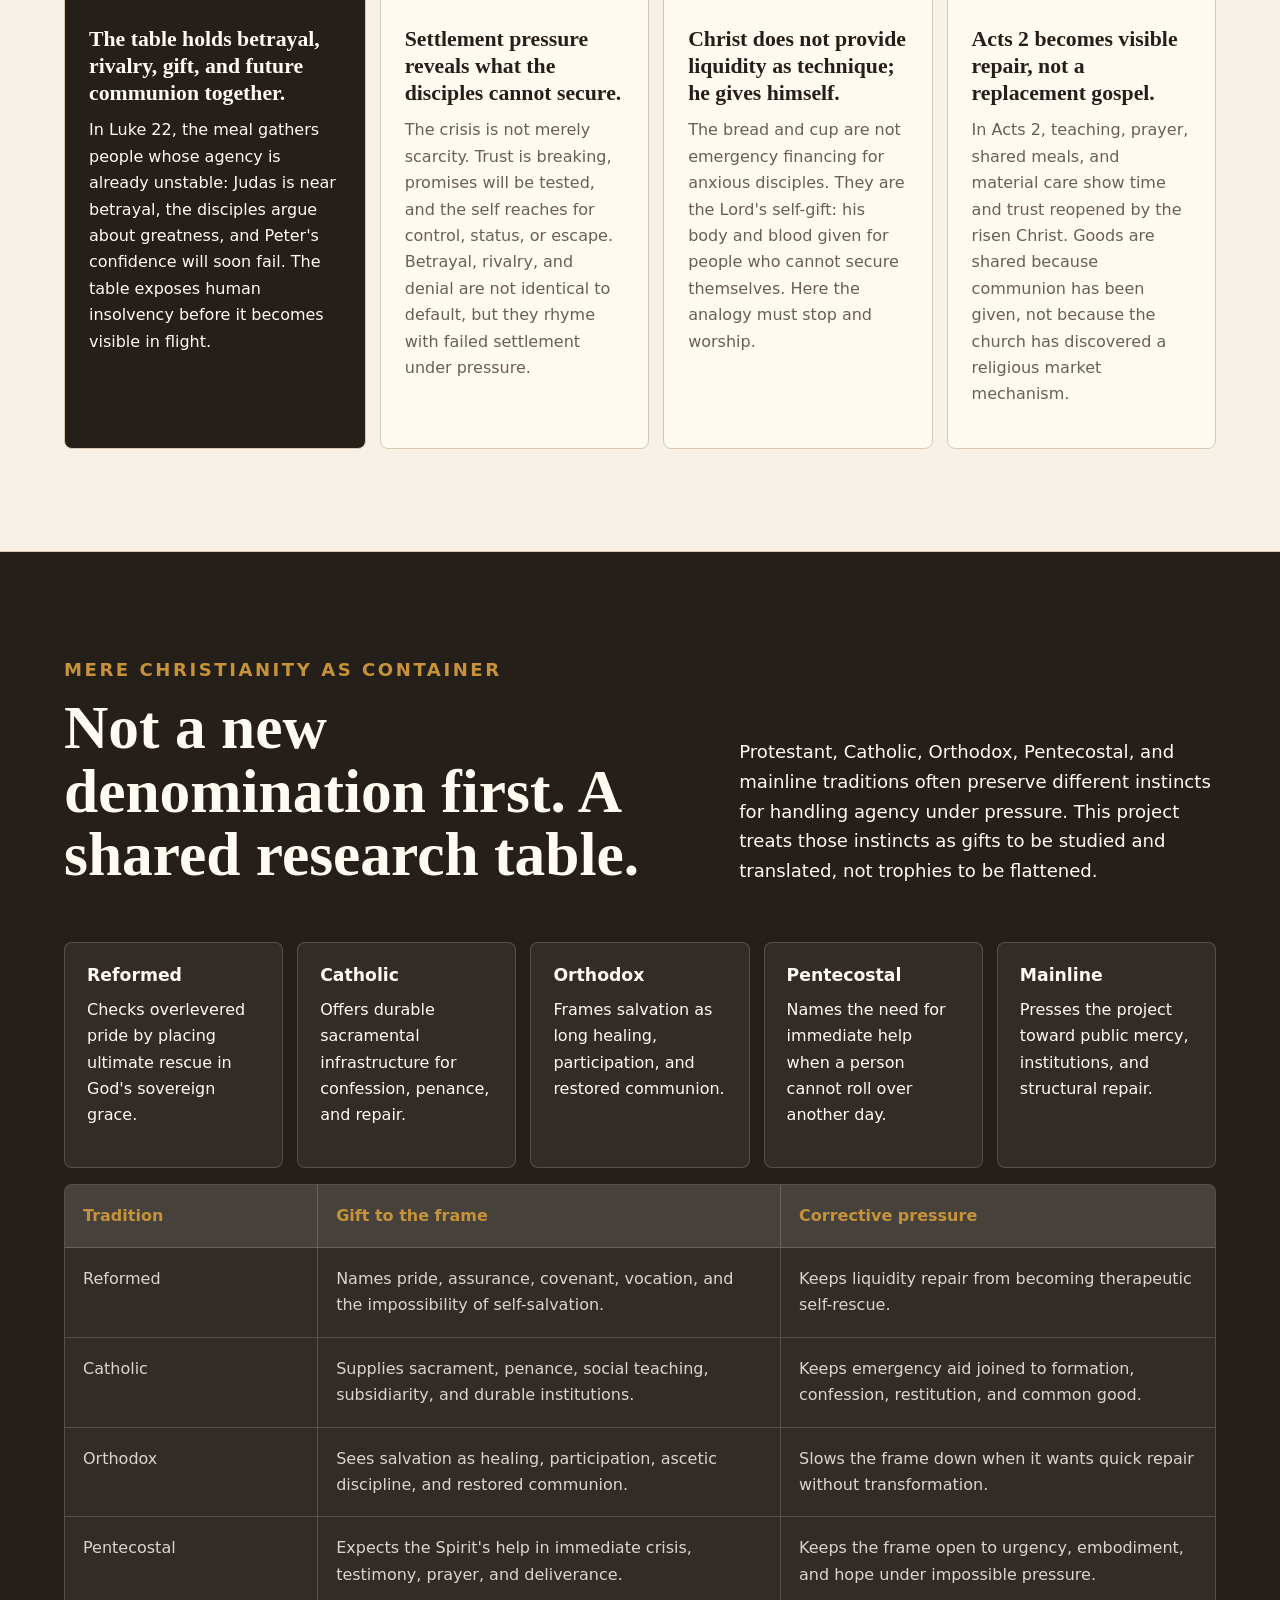
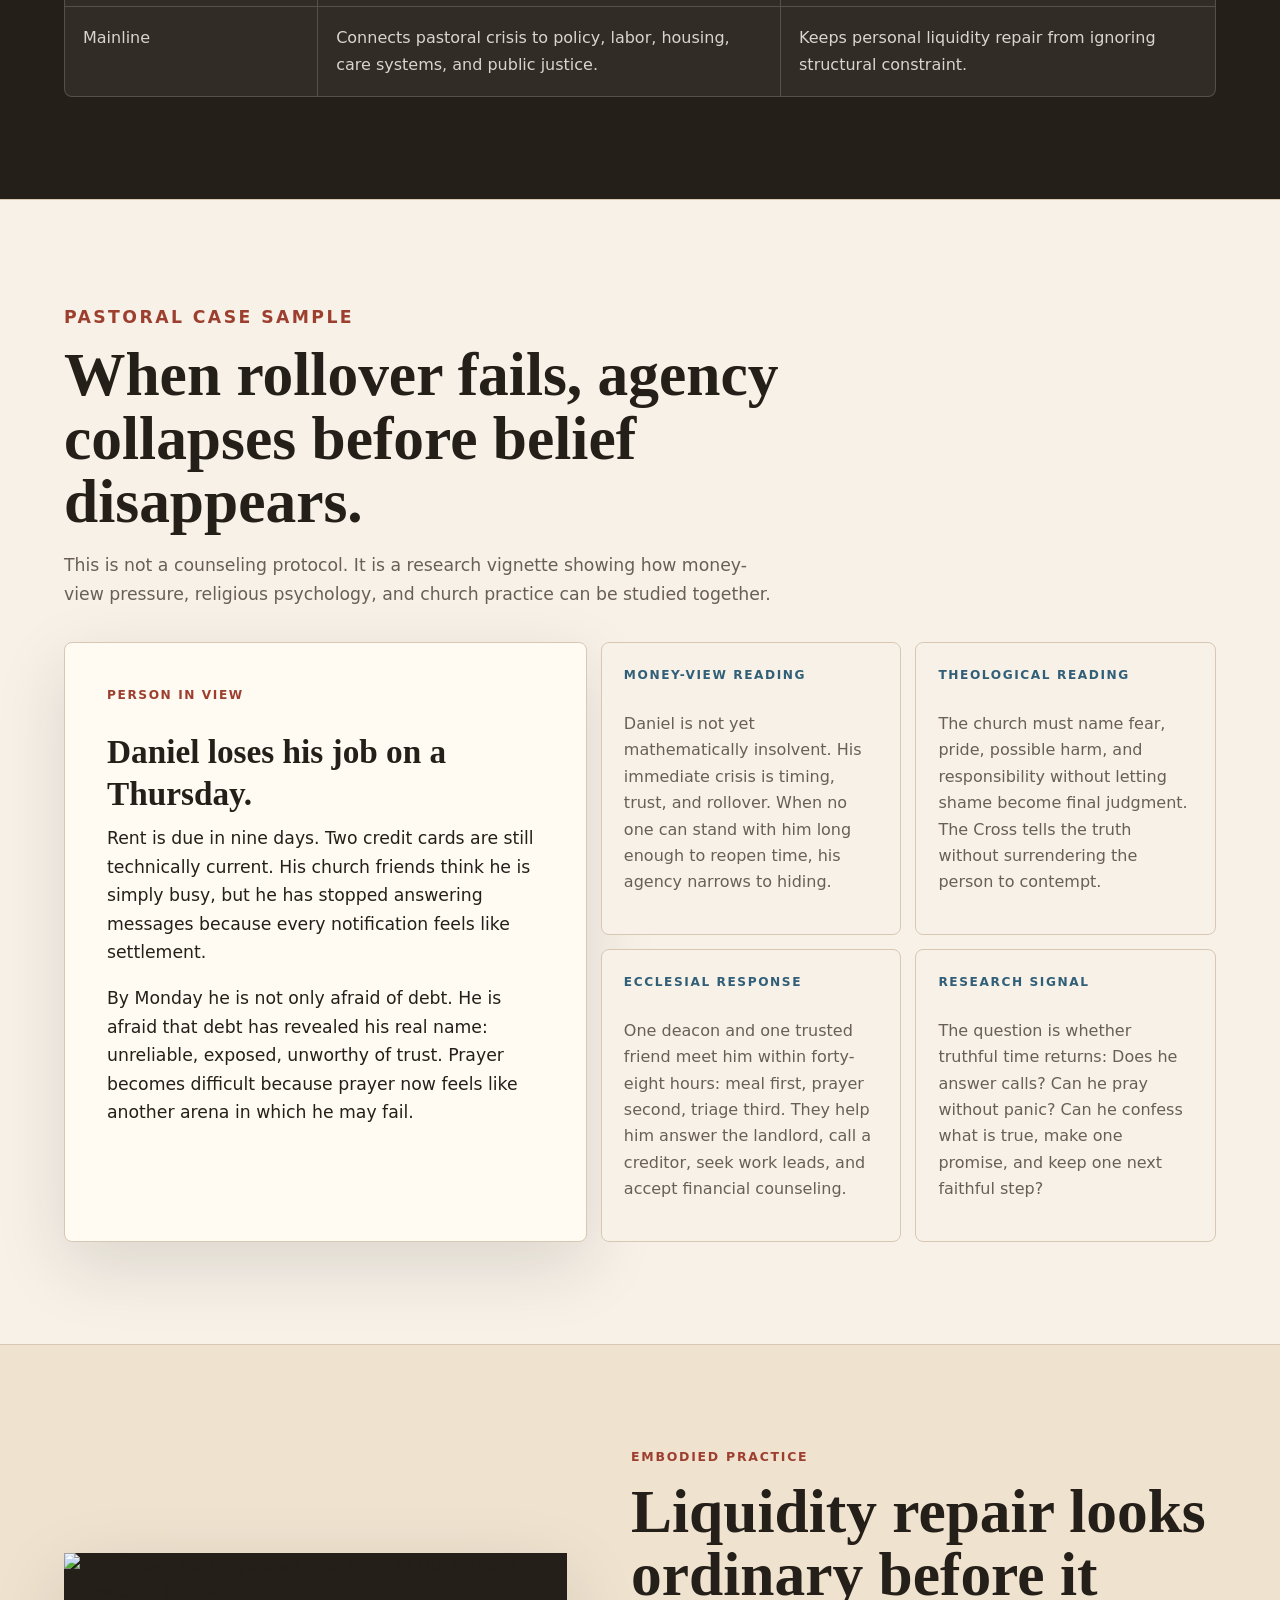
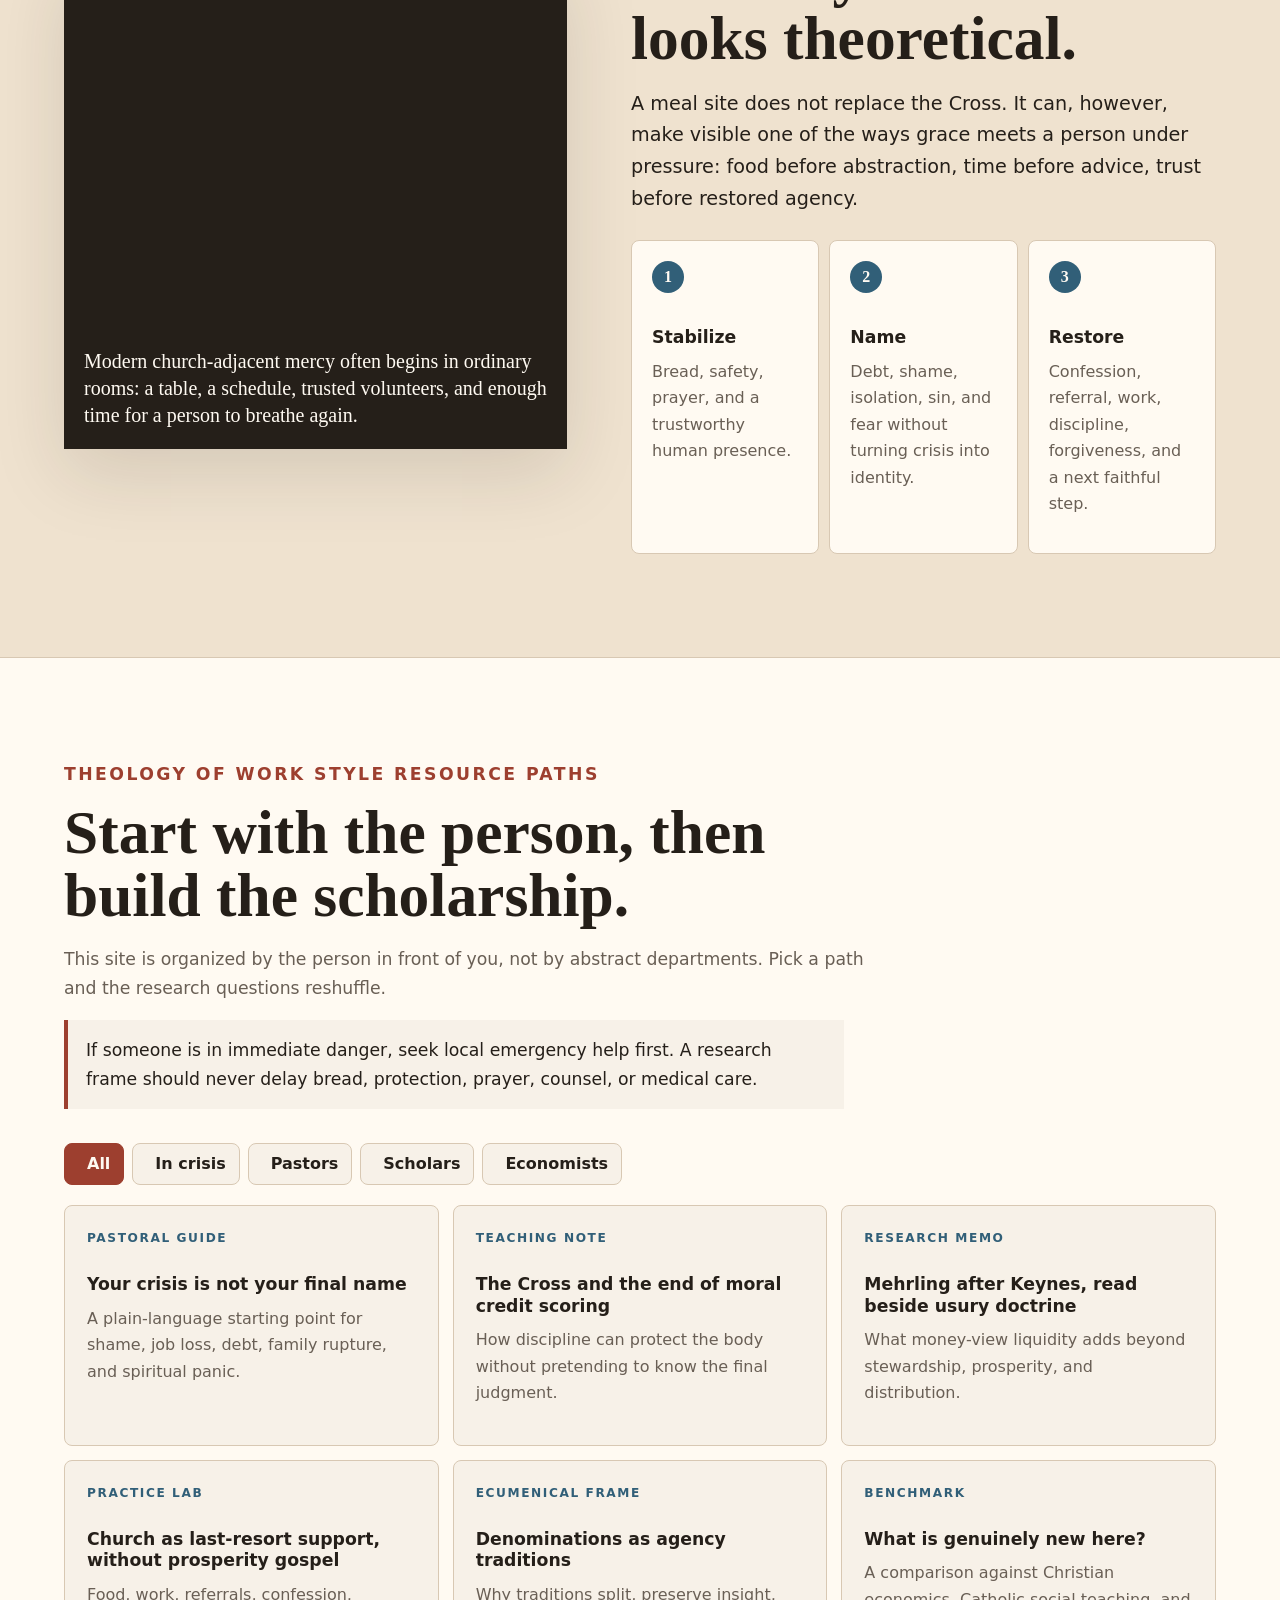
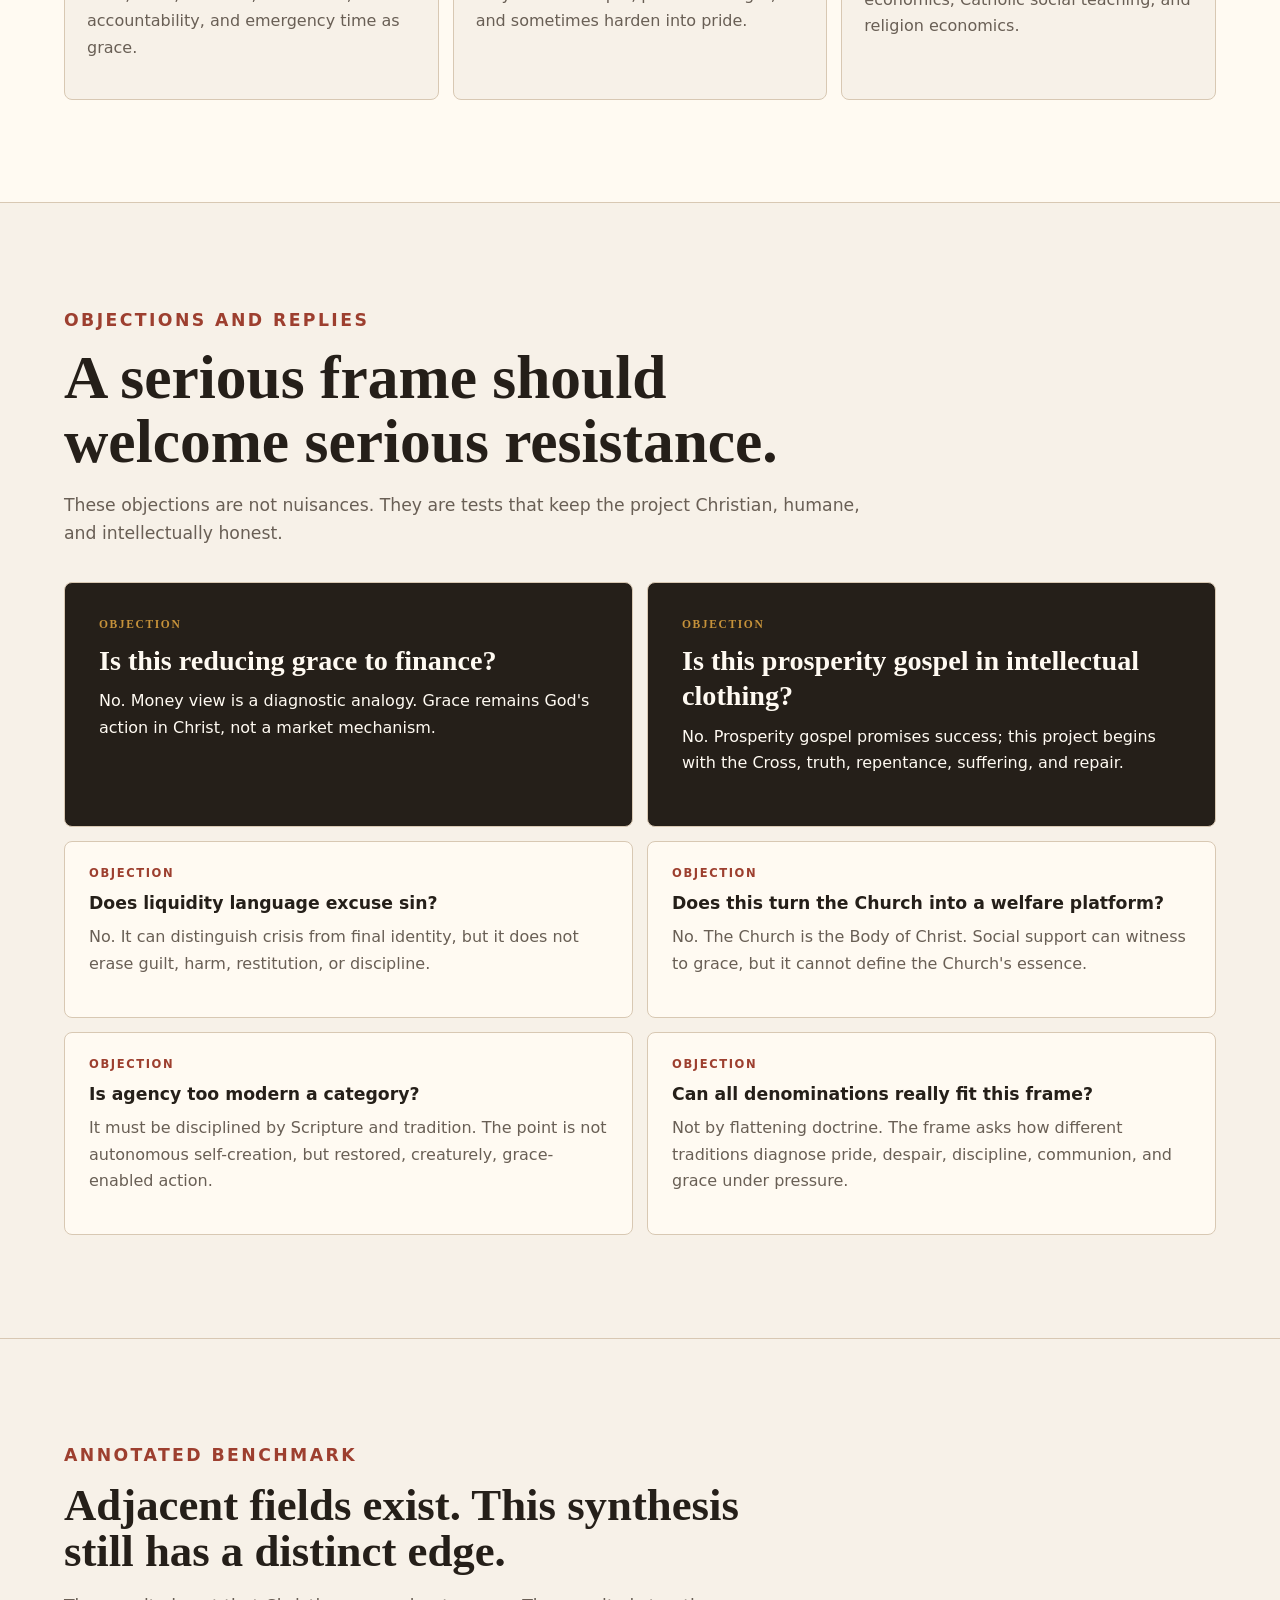
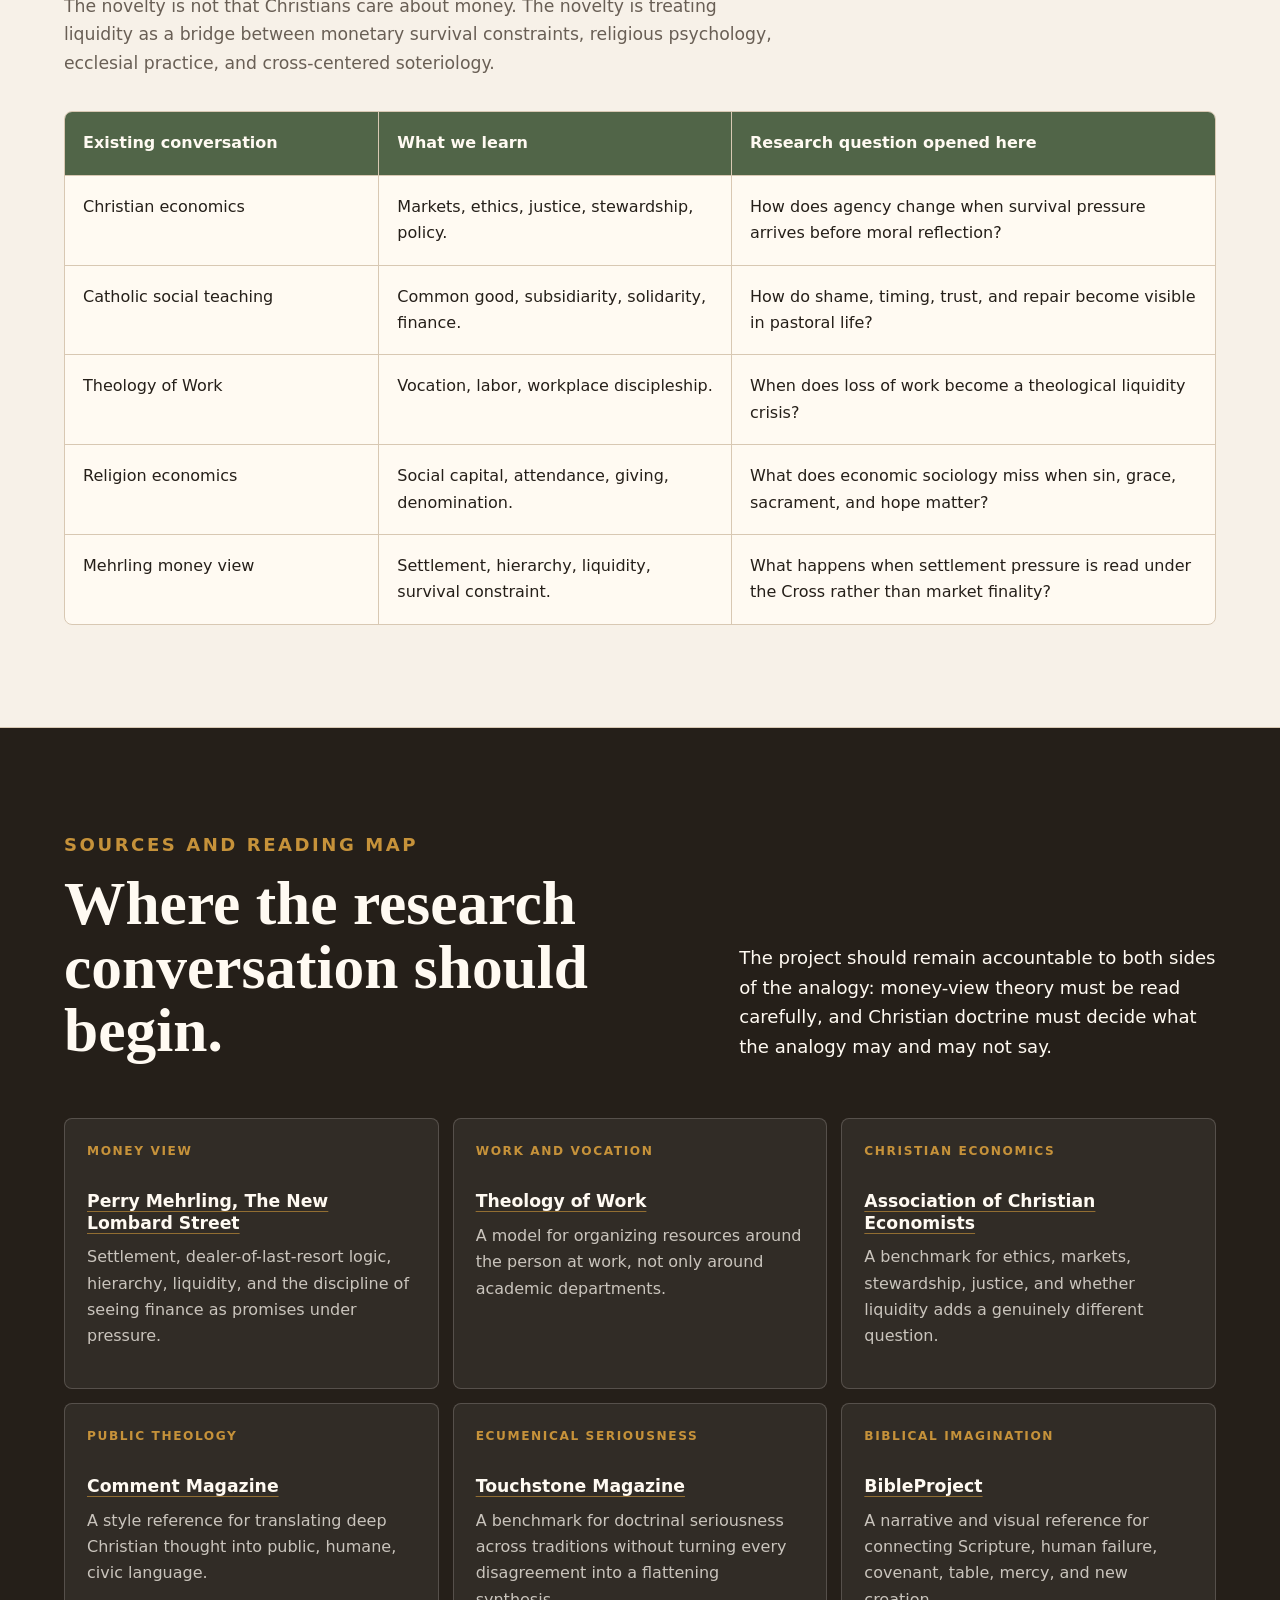
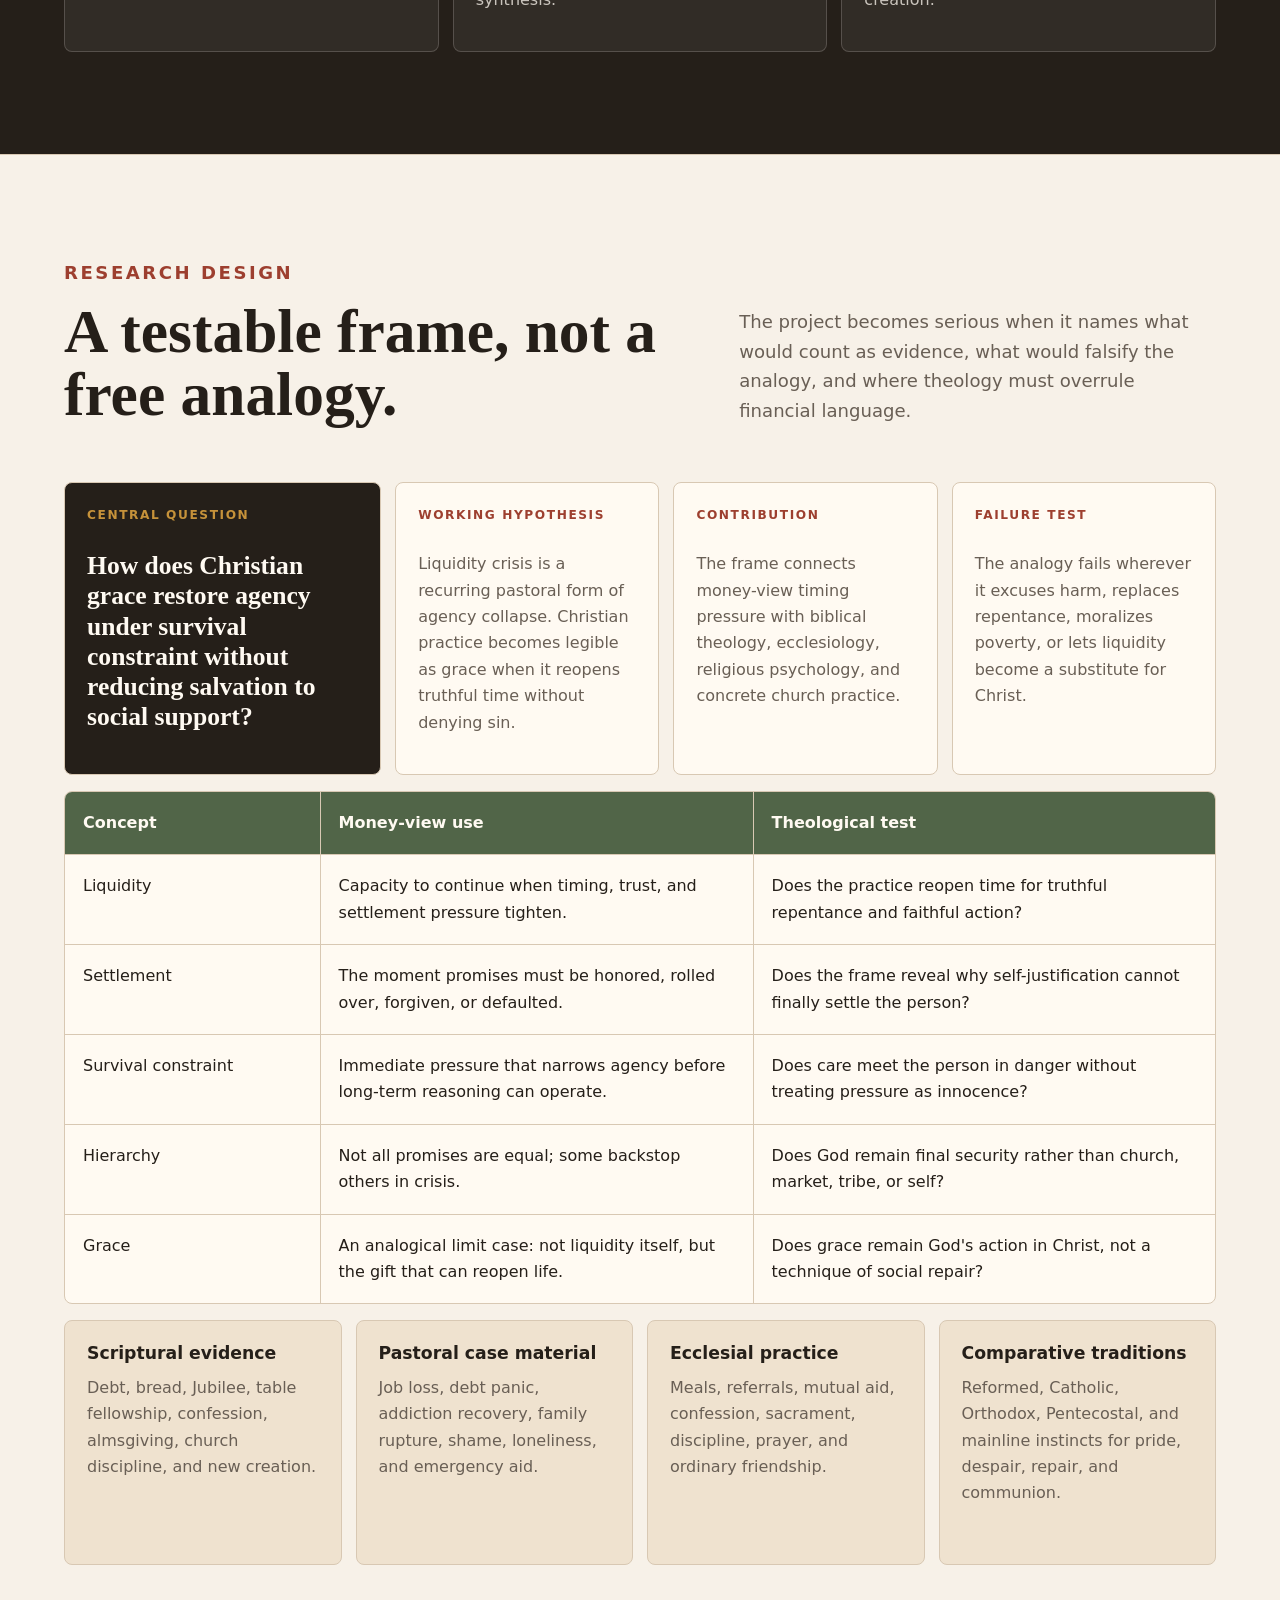
==== commit 9c33108b: "Refine reader paths" ====
--- a/index.html
+++ b/index.html
@@ -93,11 +93,28 @@
           <strong>Keep the Cross central</strong>
           <small>Analogy under doctrine</small>
         </a>
+        <a href="#scripture-sample">
+          <span>04</span>
+          <strong>Read the sample</strong>
+          <small>Luke 22 and Acts 2</small>
+        </a>
         <a href="#benchmark">
-          <span>04</span>
+          <span>05</span>
           <strong>Test the research edge</strong>
           <small>What this adds</small>
         </a>
+      </section>
+
+      <section class="crisis-strip" id="crisis-path" aria-label="If you are in crisis">
+        <div>
+          <p class="eyebrow">If you are in crisis</p>
+          <h2>You do not need to solve the theory before asking for help.</h2>
+        </div>
+        <p>
+          Find one trustworthy person today. Eat something, rest if you can, tell the truth in one
+          sentence, and take the next faithful step. If you are in immediate danger, seek local
+          emergency help now.
+        </p>
       </section>
 
       <section class="section-band start-band" id="start">
@@ -391,18 +408,18 @@
             <span>Scriptural scene</span>
             <h3>The table holds betrayal, rivalry, gift, and future communion together.</h3>
             <p>
-              In Luke 22, the meal does not gather morally liquid people who can settle their own
-              accounts. It gathers disciples whose agency is already unstable: betrayal is near,
-              rivalry over greatness erupts, and fear will soon scatter them.
+              In Luke 22, the meal gathers people whose agency is already unstable: Judas is near
+              betrayal, the disciples argue about greatness, and Peter's confidence will soon fail.
+              The table exposes human insolvency before it becomes visible in flight.
             </p>
           </article>
           <article>
             <span>Money-view diagnosis</span>
             <h3>Settlement pressure reveals what the disciples cannot secure.</h3>
             <p>
-              The crisis is not merely that resources are scarce. Trust is breaking, promises will
-              be tested, and the self reaches for control, status, or escape. Money-view language
-              helps name the timing pressure without pretending to redeem it.
+              The crisis is not merely scarcity. Trust is breaking, promises will be tested, and
+              the self reaches for control, status, or escape. Betrayal, rivalry, and denial are
+              not identical to default, but they rhyme with failed settlement under pressure.
             </p>
           </article>
           <article>
@@ -410,17 +427,17 @@
             <h3>Christ does not provide liquidity as technique; he gives himself.</h3>
             <p>
               The bread and cup are not emergency financing for anxious disciples. They are the
-              Lord's self-gift, received at a table where human failure is already visible and
-              where judgment and mercy meet in him.
+              Lord's self-gift: his body and blood given for people who cannot secure themselves.
+              Here the analogy must stop and worship.
             </p>
           </article>
           <article>
             <span>Ecclesial consequence</span>
             <h3>Acts 2 becomes visible repair, not a replacement gospel.</h3>
             <p>
-              Prayer, teaching, shared meals, and material care show a community whose time and
-              trust have been reopened by the risen Christ. The result is not a market solution,
-              but a people learning to hold need, truth, and belonging together.
+              In Acts 2, teaching, prayer, shared meals, and material care show time and trust
+              reopened by the risen Christ. Goods are shared because communion has been given, not
+              because the church has discovered a religious market mechanism.
             </p>
           </article>
         </div>
--- a/styles.css
+++ b/styles.css
@@ -269,7 +269,7 @@
 
 .quick-index {
   display: grid;
-  grid-template-columns: repeat(4, 1fr);
+  grid-template-columns: repeat(5, 1fr);
   border-bottom: 1px solid var(--line);
   background: var(--ink);
 }
@@ -307,6 +307,28 @@
   font-size: 0.82rem;
   font-weight: 700;
   line-height: 1.3;
+}
+
+.crisis-strip {
+  display: grid;
+  grid-template-columns: minmax(260px, 0.62fr) minmax(0, 1fr);
+  gap: clamp(18px, 4vw, 52px);
+  align-items: center;
+  padding: clamp(24px, 4vw, 42px) clamp(18px, 5vw, 72px);
+  border-bottom: 1px solid var(--line);
+  background: var(--paper-deep);
+}
+
+.crisis-strip h2 {
+  max-width: 660px;
+  font-size: clamp(1.55rem, 3vw, 2.45rem);
+}
+
+.crisis-strip p:last-child {
+  max-width: 820px;
+  margin-bottom: 0;
+  color: var(--ink);
+  font-size: clamp(1.02rem, 1.45vw, 1.18rem);
 }
 
 .section-band {
@@ -1245,6 +1267,7 @@
   }
 
   .hero,
+  .crisis-strip,
   .split-copy,
   .practice-layout,
   .case-layout,
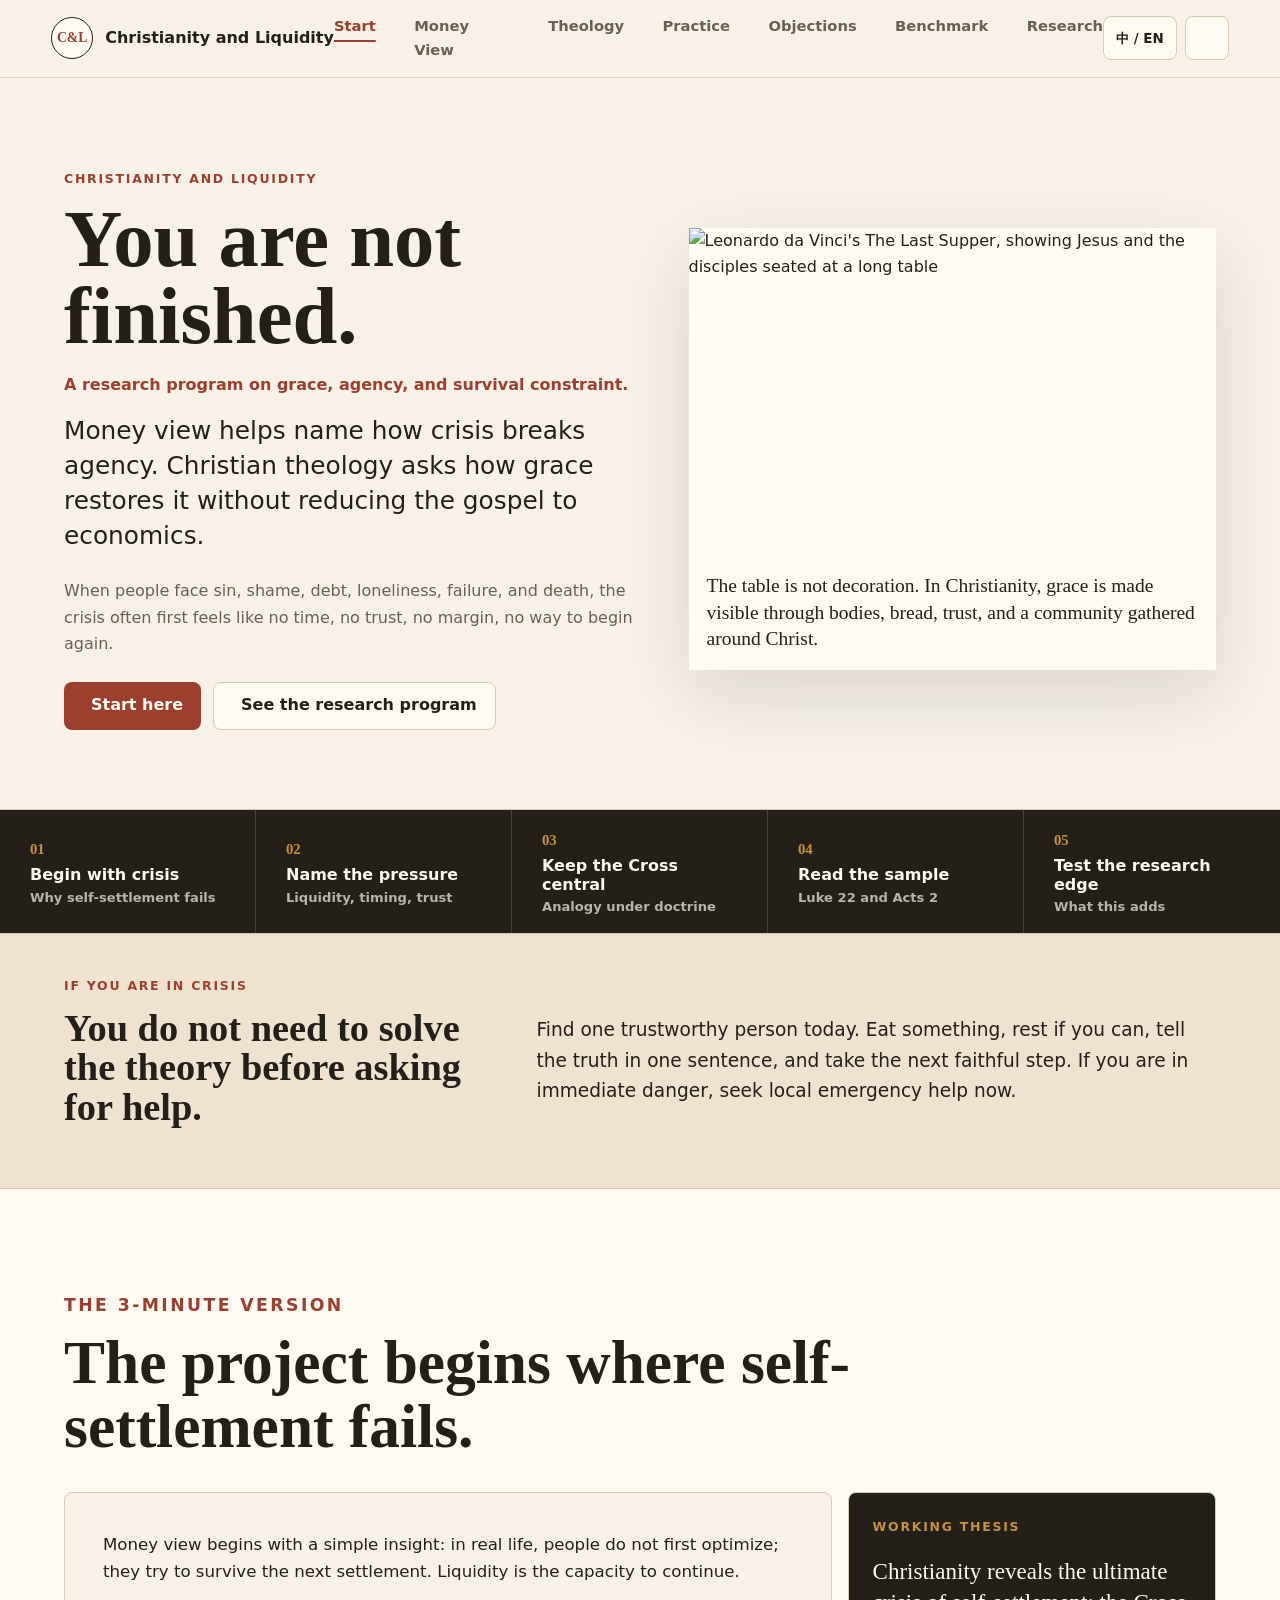
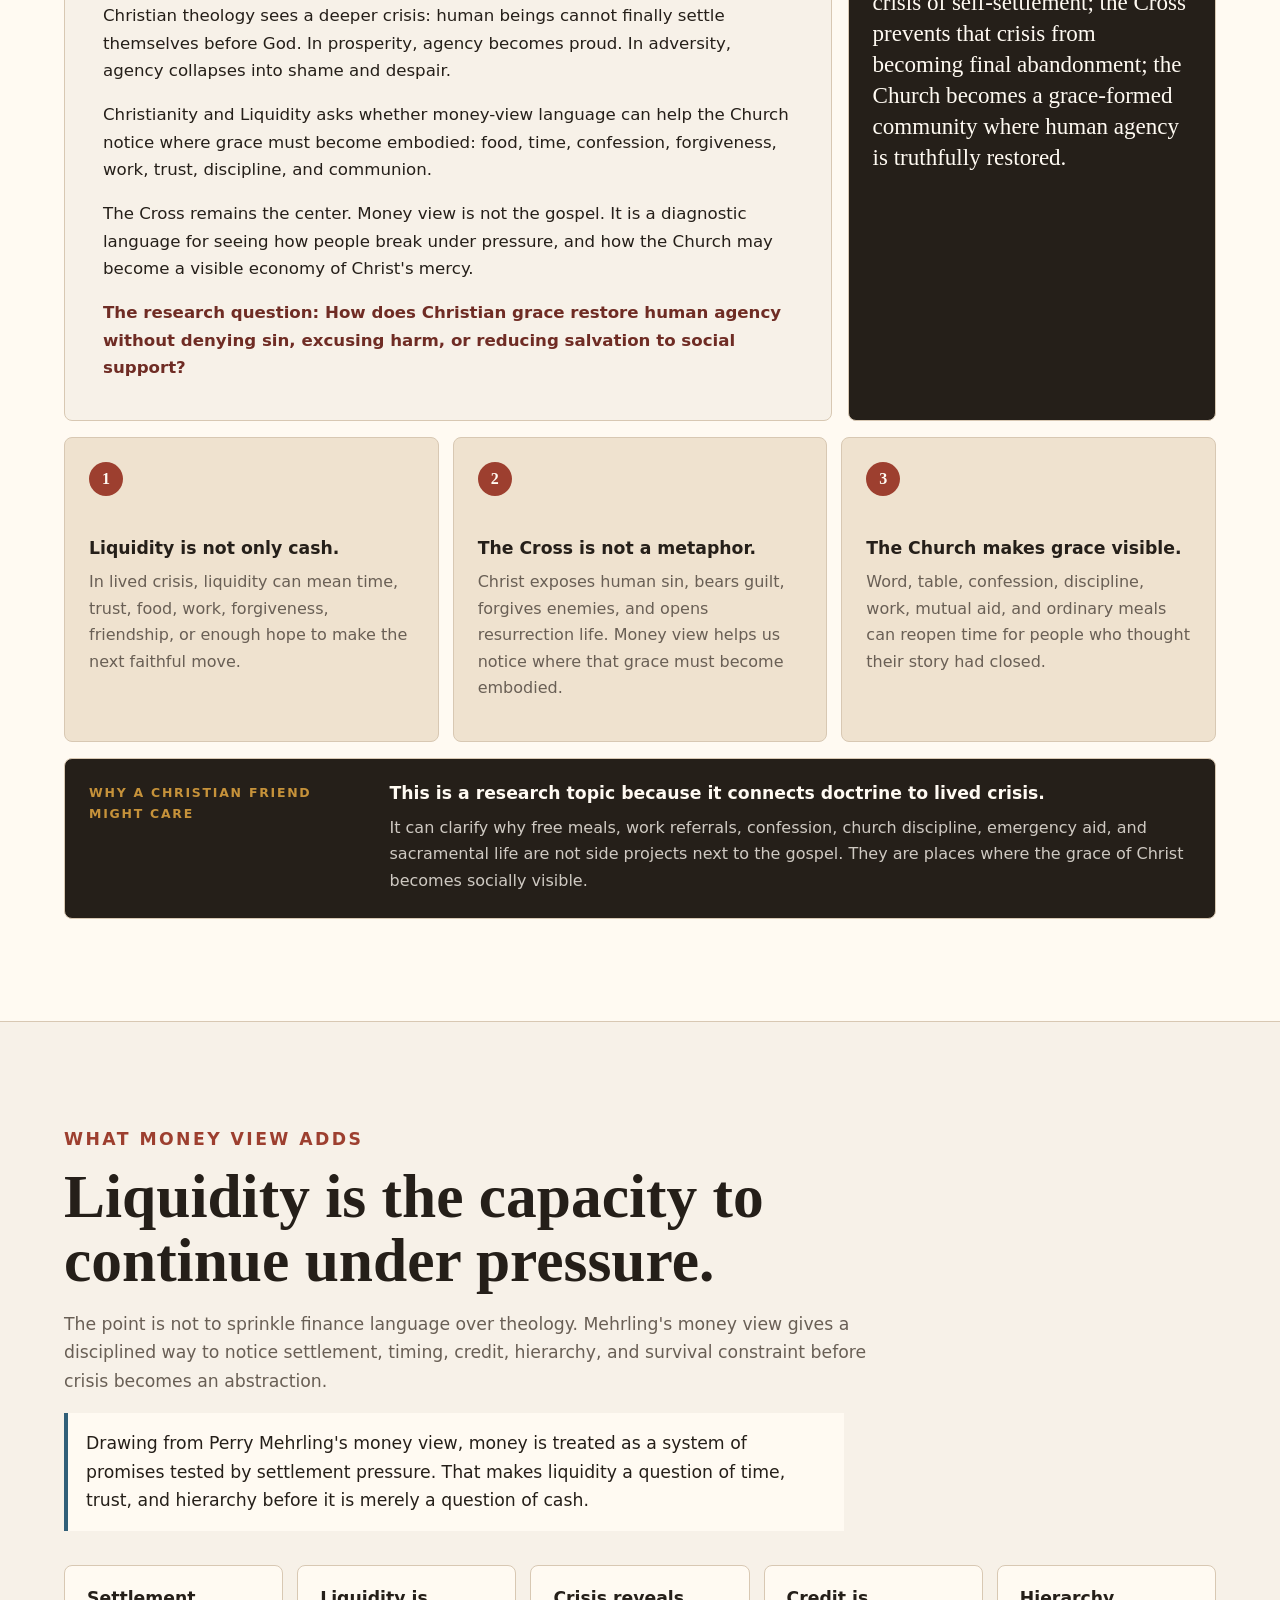
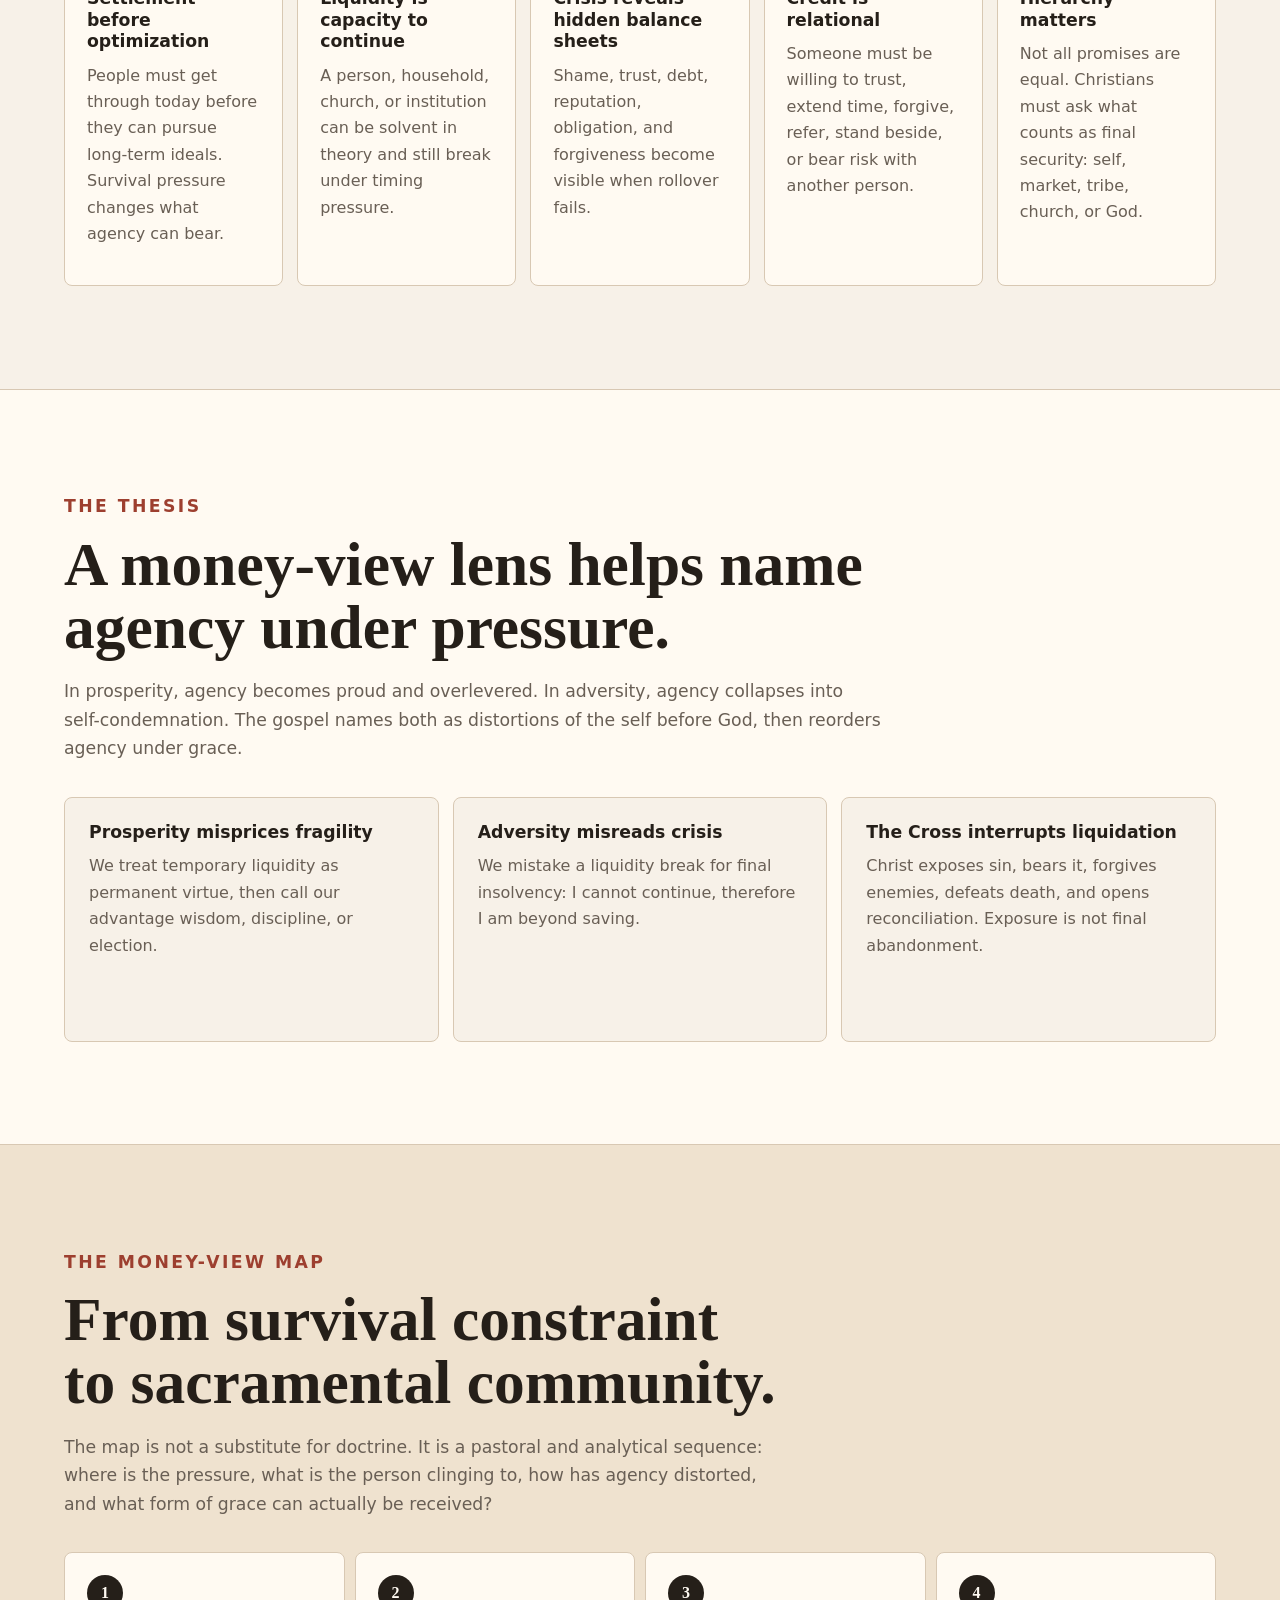
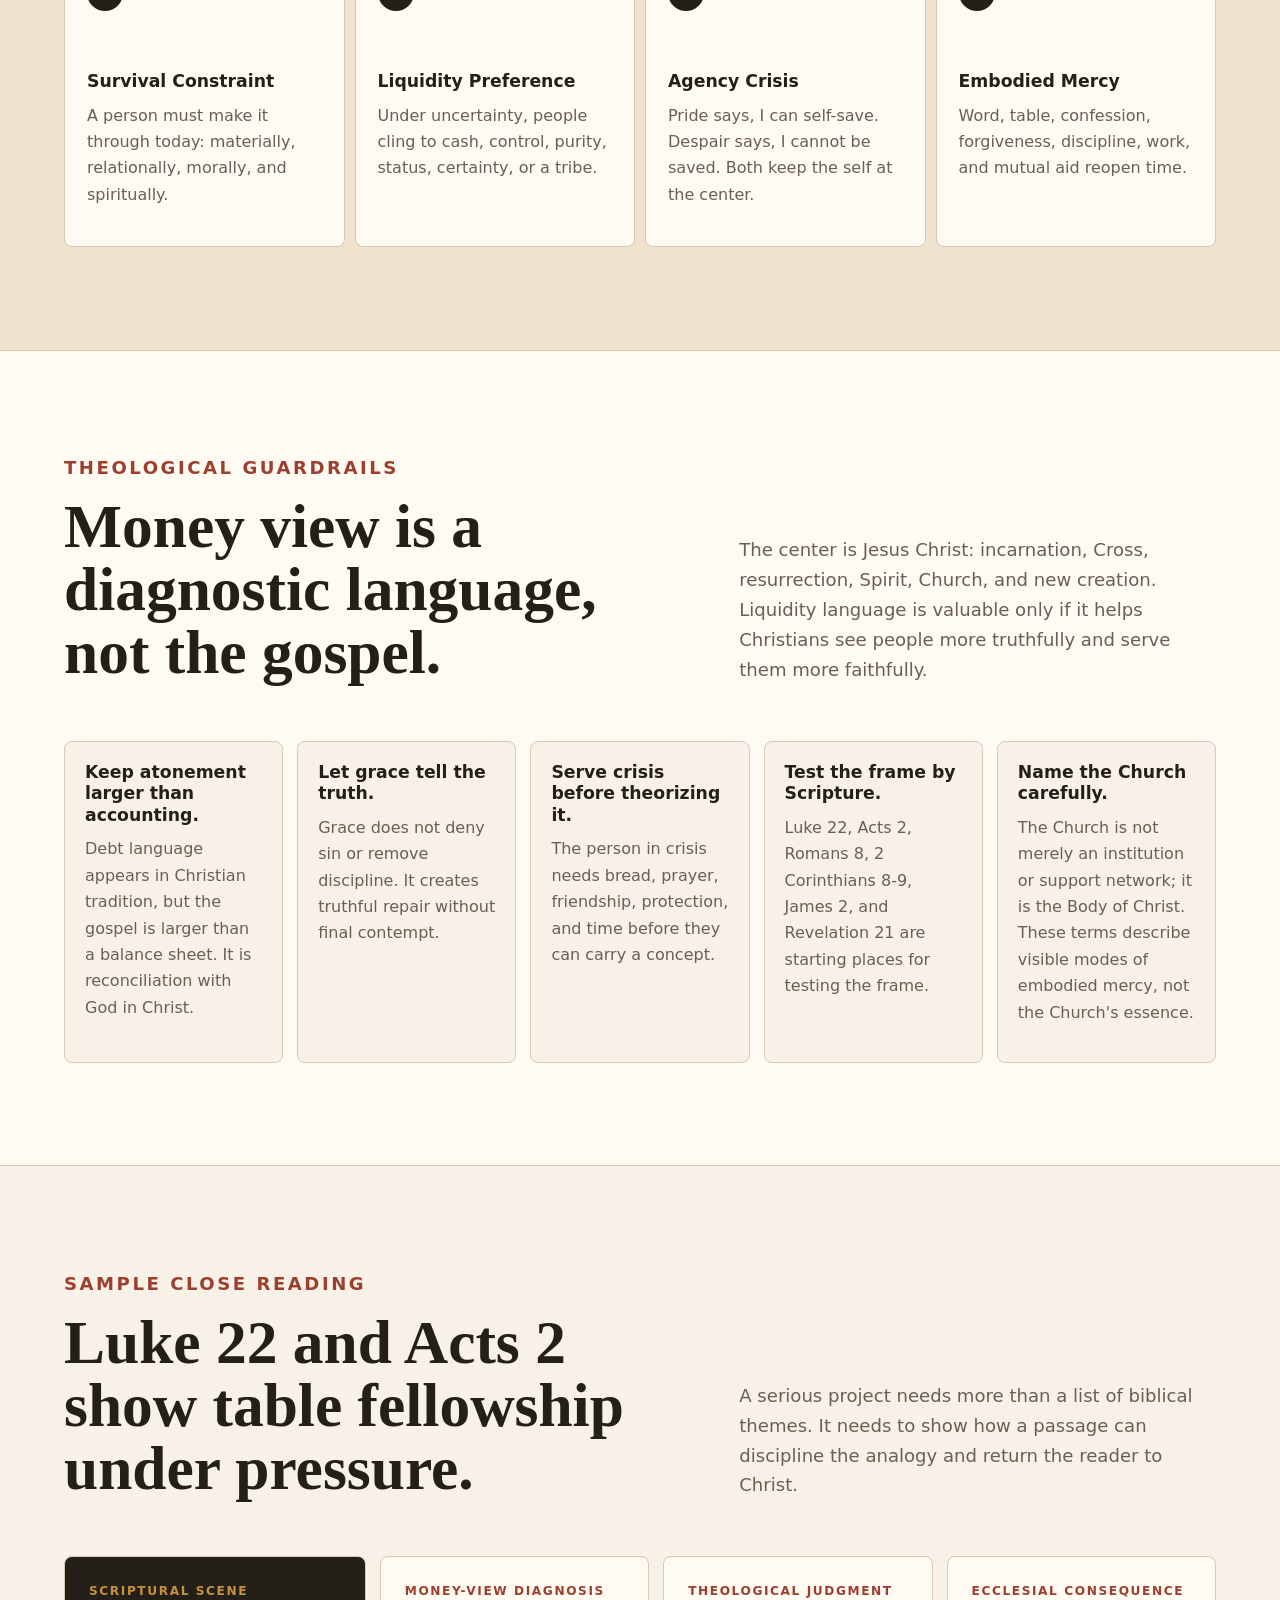
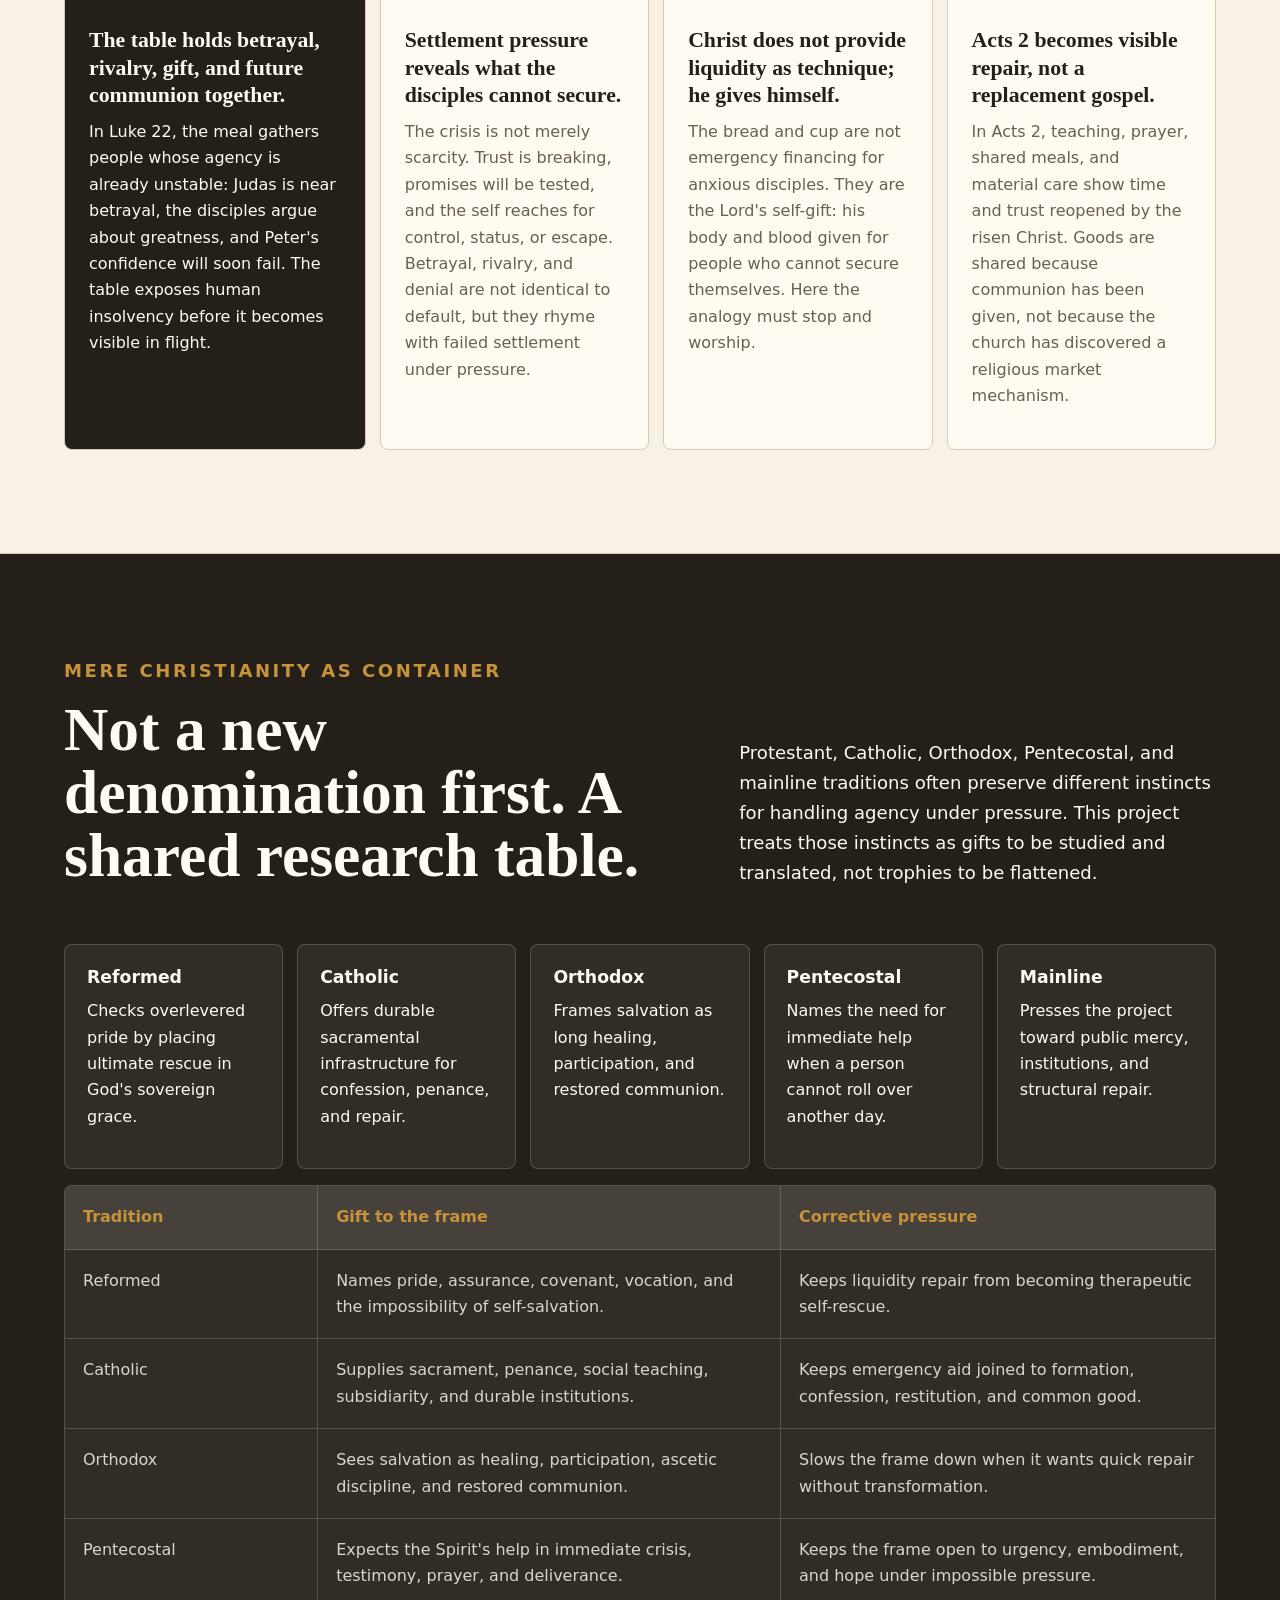
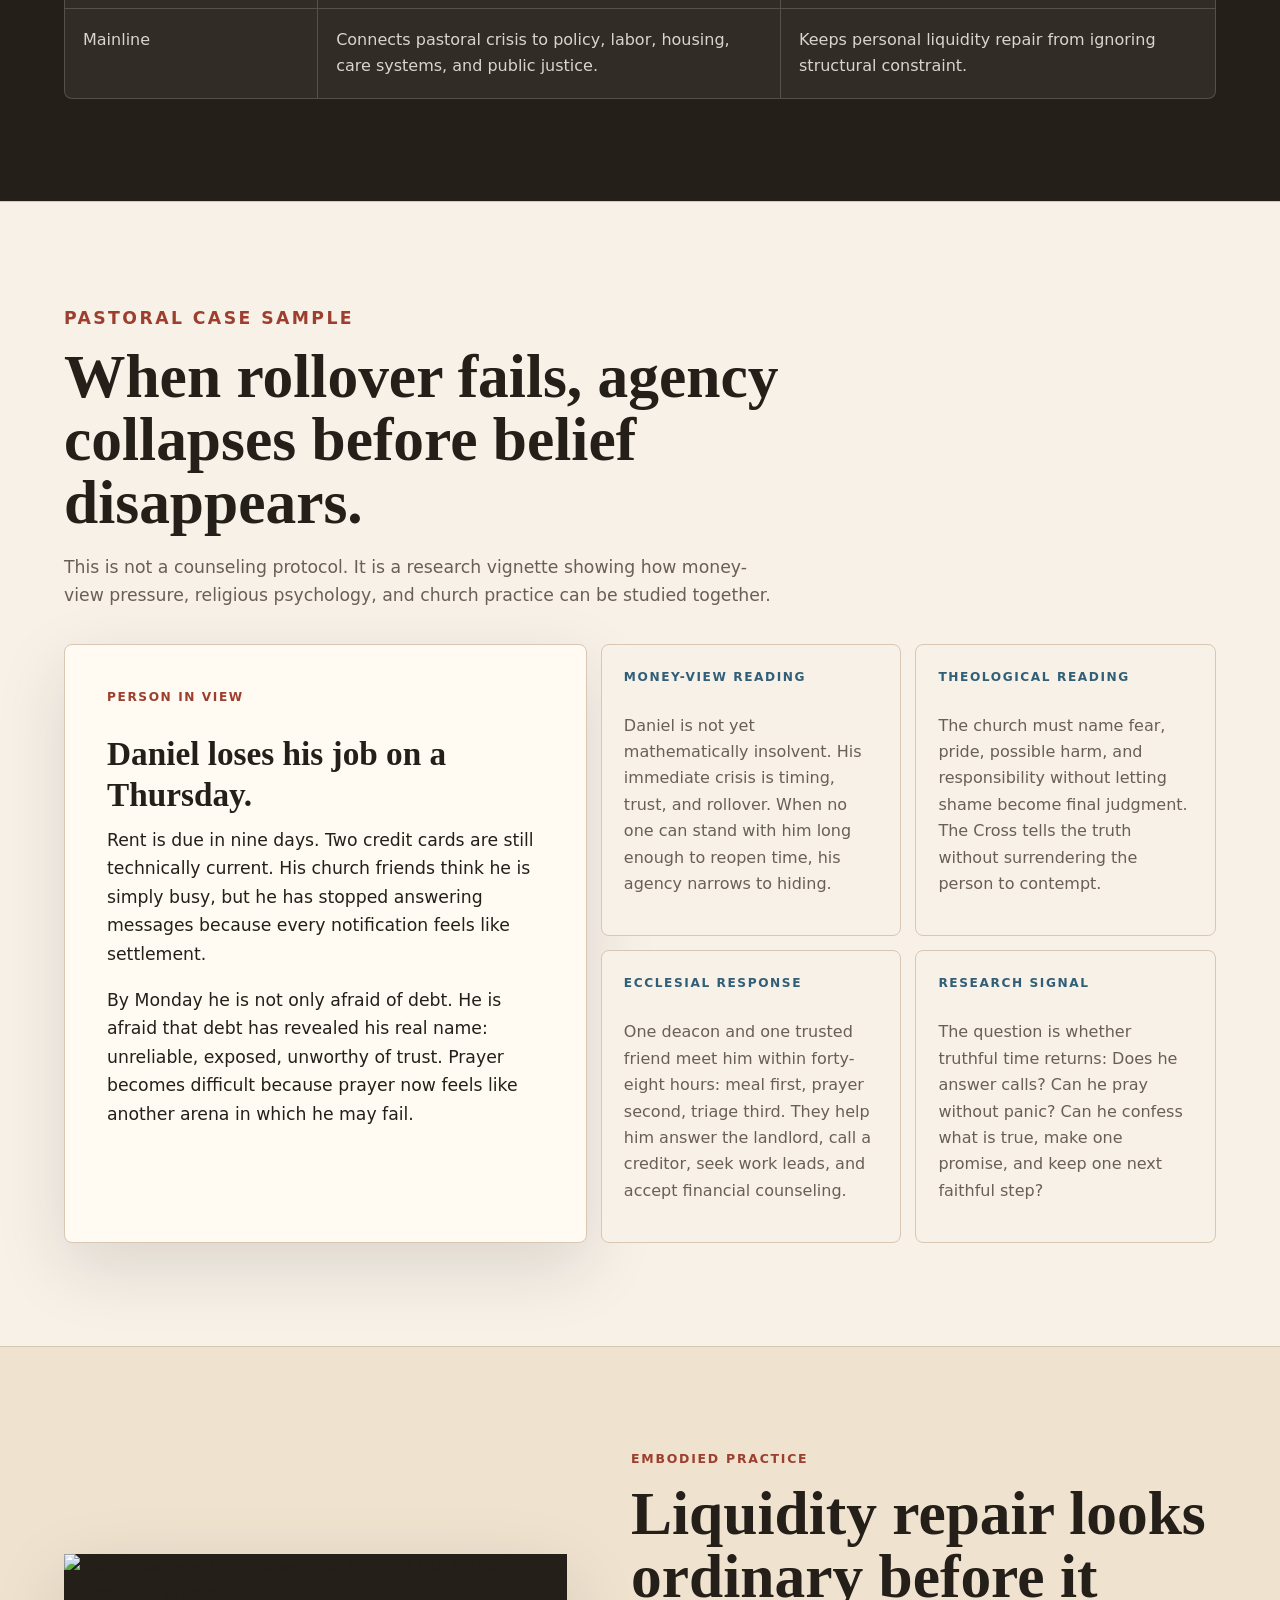
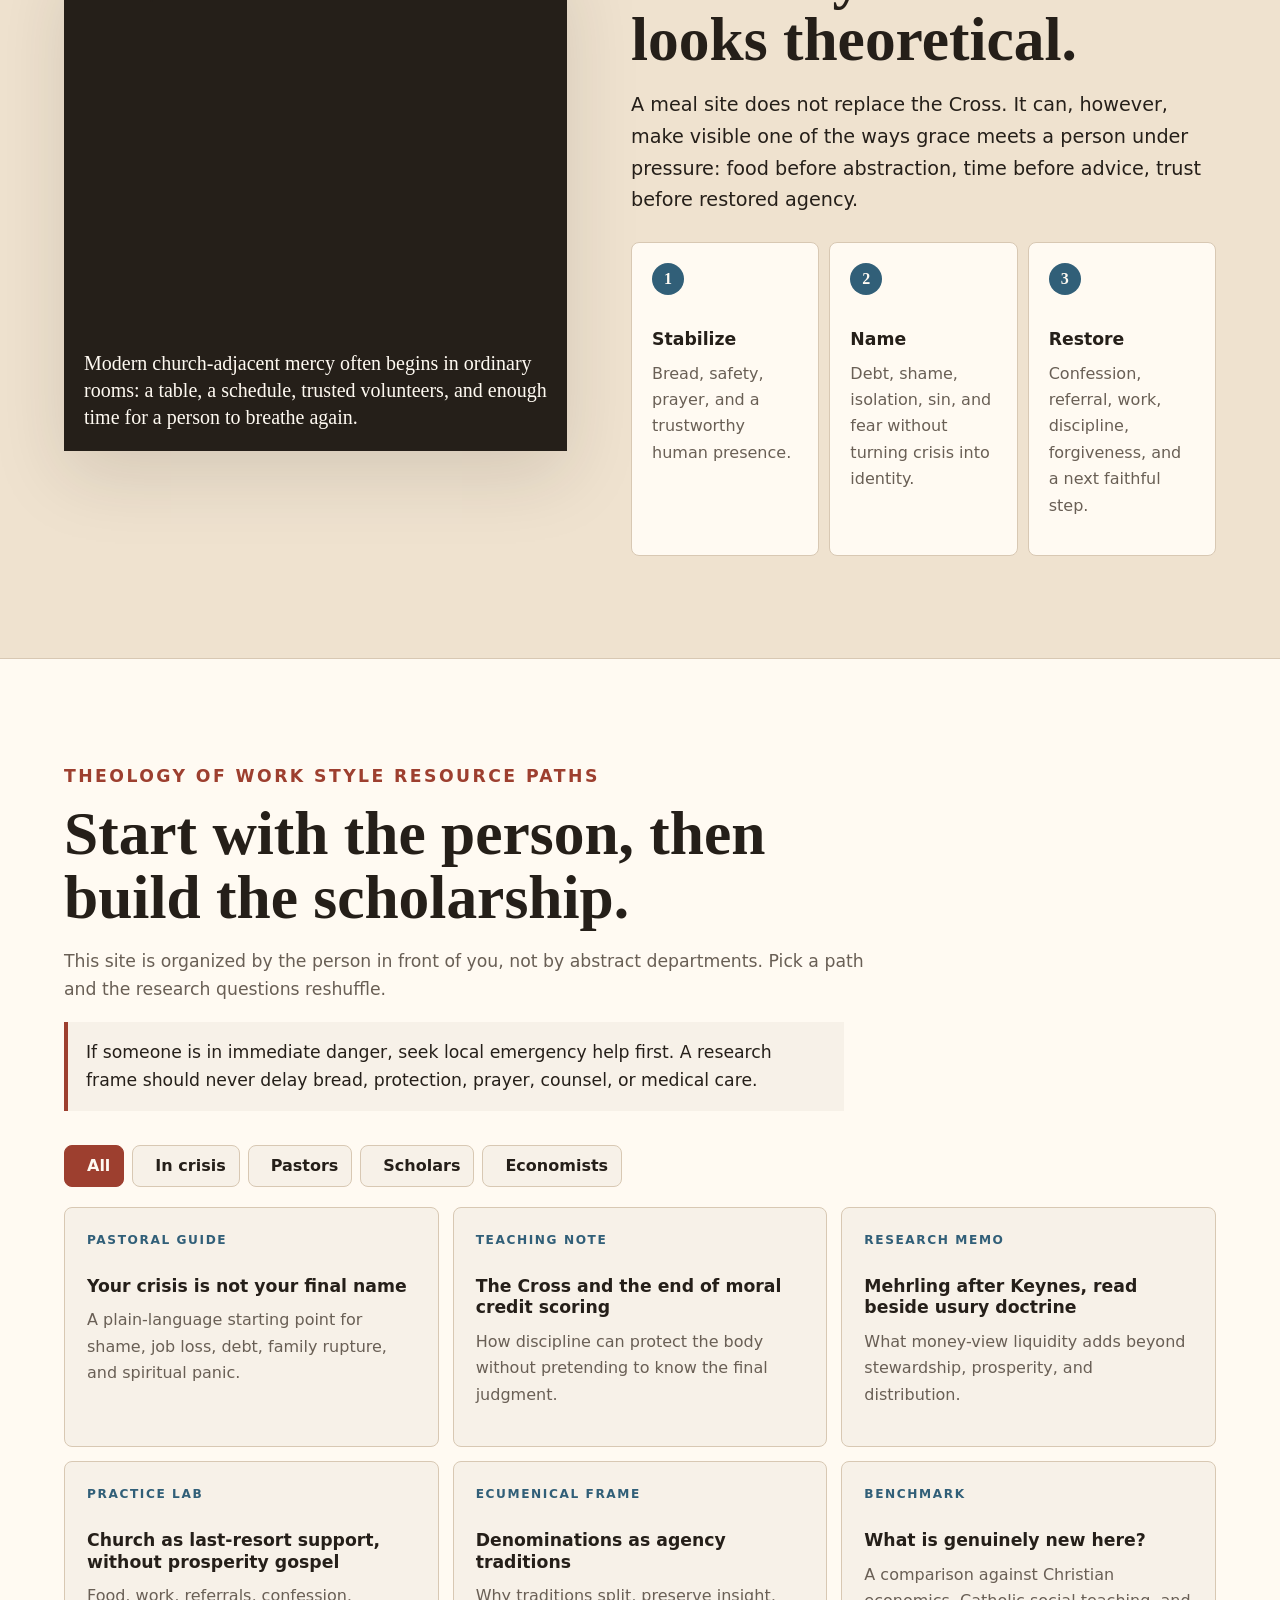
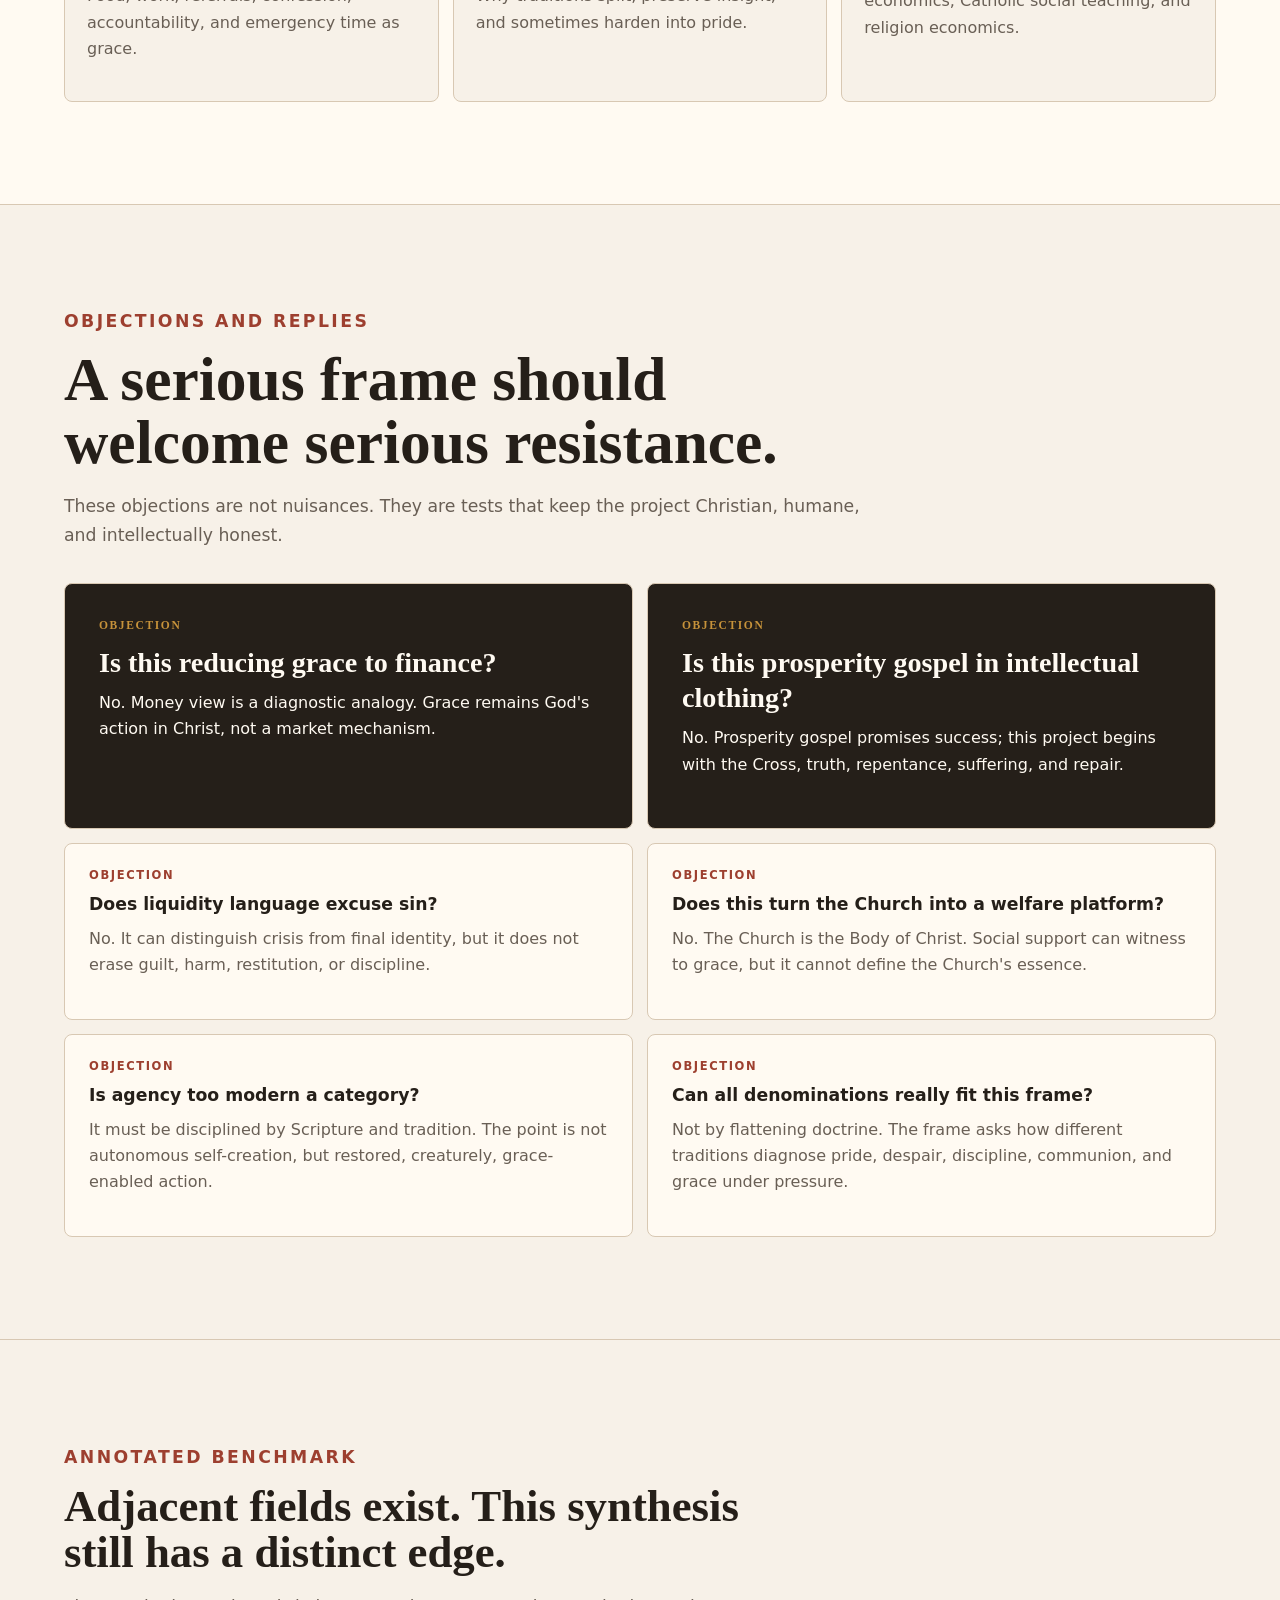
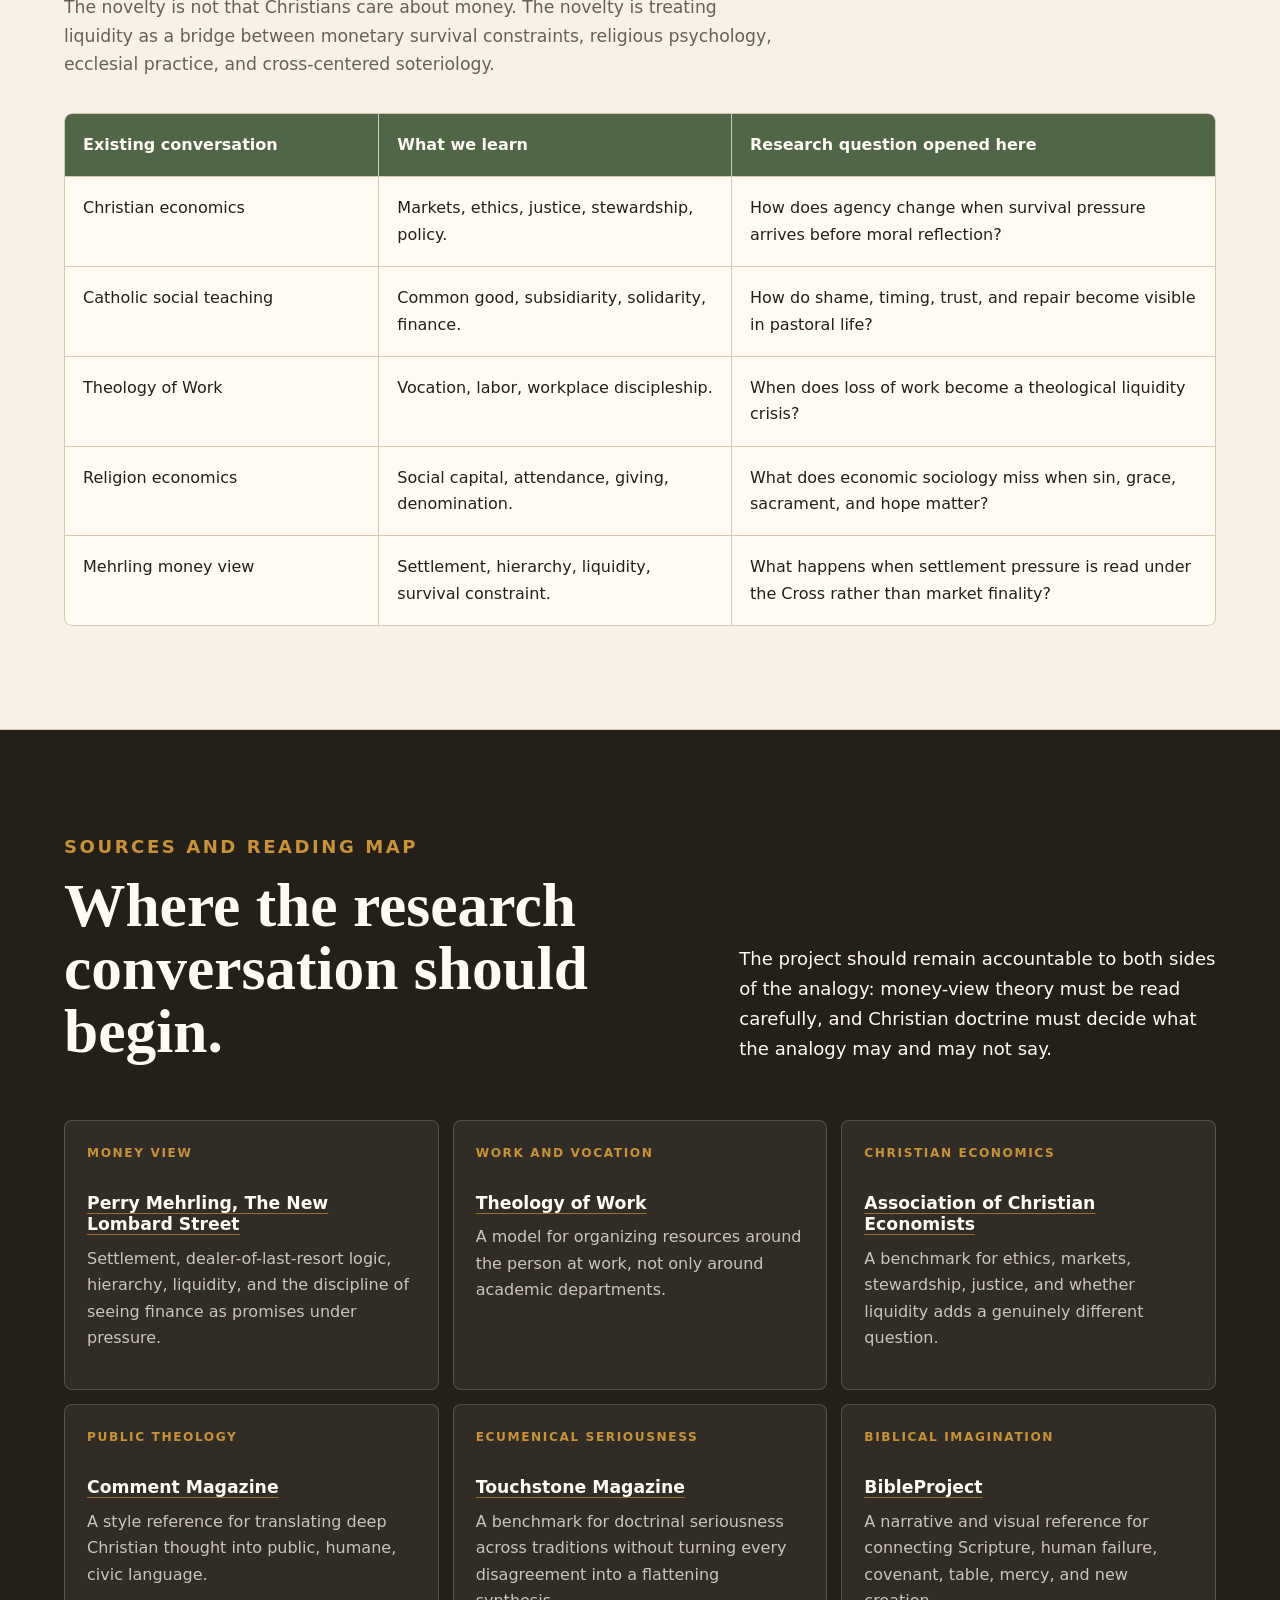
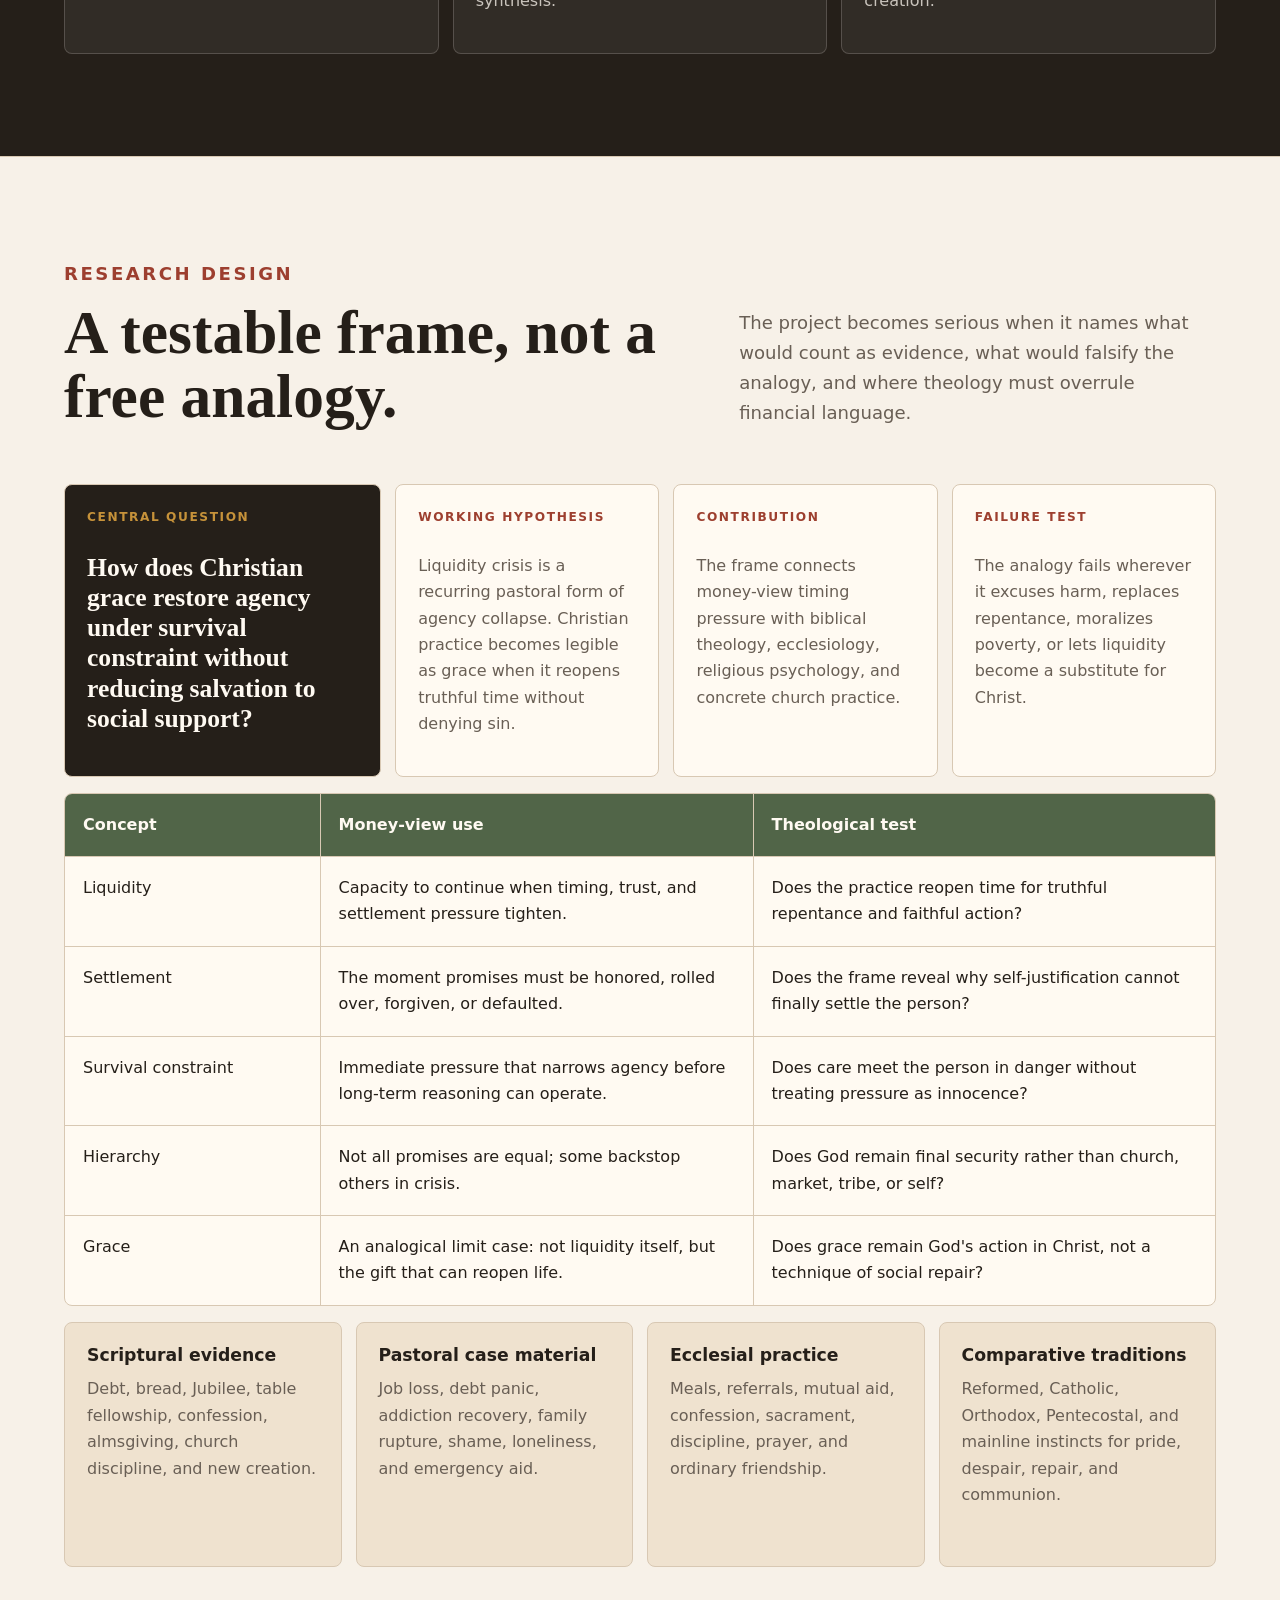
==== commit a8490922: "Add Chinese version and language toggle" ====
--- a/index.html
+++ b/index.html
@@ -15,6 +15,8 @@
     />
     <meta property="og:type" content="website" />
     <meta name="theme-color" content="#f7f1e8" />
+    <link rel="alternate" hreflang="en" href="./" />
+    <link rel="alternate" hreflang="zh-Hans" href="./zh.html" />
     <link rel="stylesheet" href="./styles.css" />
     <script src="https://unpkg.com/lucide@latest/dist/umd/lucide.min.js" defer></script>
     <script src="./script.js" defer></script>
@@ -34,9 +36,20 @@
         <a href="#benchmark">Benchmark</a>
         <a href="#research-design">Research</a>
       </nav>
-      <a class="icon-button" href="#research-design" aria-label="Open research design">
-        <i data-lucide="book-open"></i>
-      </a>
+      <div class="header-actions">
+        <a
+          class="lang-toggle"
+          href="./zh.html"
+          data-lang-toggle
+          aria-label="切换到中文版"
+          lang="zh-Hans"
+        >
+          中 / EN
+        </a>
+        <a class="icon-button" href="#research-design" aria-label="Open research design">
+          <i data-lucide="book-open"></i>
+        </a>
+      </div>
     </header>
 
     <main id="top">
--- a/styles.css
+++ b/styles.css
@@ -31,6 +31,18 @@
   line-height: 1.65;
 }
 
+html[lang="zh-Hans"] body {
+  font-family:
+    ui-sans-serif,
+    system-ui,
+    -apple-system,
+    BlinkMacSystemFont,
+    "PingFang SC",
+    "Hiragino Sans GB",
+    "Microsoft YaHei",
+    sans-serif;
+}
+
 body::selection {
   color: var(--cream);
   background: var(--brick);
@@ -111,6 +123,39 @@
   text-decoration: underline;
   text-underline-offset: 9px;
   text-decoration-thickness: 2px;
+}
+
+.header-actions {
+  display: inline-flex;
+  align-items: center;
+  justify-self: end;
+  gap: 8px;
+}
+
+.lang-toggle {
+  display: inline-flex;
+  align-items: center;
+  justify-content: center;
+  min-height: 44px;
+  padding: 0 12px;
+  border: 1px solid var(--line);
+  border-radius: 8px;
+  color: var(--ink);
+  background: var(--cream);
+  font-size: 0.84rem;
+  font-weight: 900;
+  line-height: 1;
+  white-space: nowrap;
+  transition:
+    border-color 160ms ease,
+    color 160ms ease,
+    background 160ms ease;
+}
+
+.lang-toggle:hover {
+  color: var(--brick);
+  border-color: var(--brick);
+  background: var(--paper);
 }
 
 .icon-button,
@@ -202,12 +247,39 @@
   letter-spacing: 0;
 }
 
+html[lang="zh-Hans"] h1,
+html[lang="zh-Hans"] h2,
+html[lang="zh-Hans"] .hero-visual figcaption,
+html[lang="zh-Hans"] .practice-photo figcaption,
+html[lang="zh-Hans"] .working-thesis p,
+html[lang="zh-Hans"] .sample-reading h3,
+html[lang="zh-Hans"] .case-card h3,
+html[lang="zh-Hans"] .proposal-primary h3 {
+  font-family: Georgia, "Songti SC", "STSong", "SimSun", serif;
+}
+
+html[lang="zh-Hans"] .eyebrow,
+html[lang="zh-Hans"] .sample-reading span,
+html[lang="zh-Hans"] .case-card span,
+html[lang="zh-Hans"] .case-lens-grid span,
+html[lang="zh-Hans"] .resource-card span,
+html[lang="zh-Hans"] .issue-list span,
+html[lang="zh-Hans"] .reading-grid span,
+html[lang="zh-Hans"] .proposal-grid span,
+html[lang="zh-Hans"] .evidence-grid span {
+  letter-spacing: 0.08em;
+}
+
 h1 {
   margin-bottom: 18px;
   max-width: 780px;
   font-size: clamp(3.2rem, 6.3vw, 5.1rem);
   line-height: 0.95;
   overflow-wrap: break-word;
+}
+
+.no-break {
+  white-space: nowrap;
 }
 
 h2 {
@@ -1309,6 +1381,17 @@
   .brand span:last-child {
     max-width: 190px;
     line-height: 1.1;
+  }
+
+  html[lang="zh-Hans"] h2 {
+    font-size: 2rem;
+    line-height: 1.12;
+  }
+
+  html[lang="zh-Hans"] .benchmark-band .section-heading h2,
+  html[lang="zh-Hans"] .issue-cover h2 {
+    font-size: 2rem;
+    line-height: 1.12;
   }
 
   .hero {
@@ -1463,3 +1546,49 @@
     justify-content: flex-start;
   }
 }
+
+@media (max-width: 420px) {
+  .site-header {
+    min-height: 68px;
+    padding-right: 12px;
+    padding-left: 12px;
+  }
+
+  .brand {
+    gap: 8px;
+  }
+
+  .brand span:last-child {
+    max-width: 132px;
+    font-size: 0.92rem;
+  }
+
+  .brand-mark {
+    width: 38px;
+    height: 38px;
+  }
+
+  .header-actions {
+    gap: 6px;
+  }
+
+  .lang-toggle {
+    min-height: 40px;
+    padding: 0 8px;
+    font-size: 0.78rem;
+  }
+
+  .icon-button {
+    width: 40px;
+    height: 40px;
+  }
+
+  html[lang="zh-Hans"] h2 {
+    font-size: 1.95rem;
+  }
+
+  html[lang="zh-Hans"] .benchmark-band .section-heading h2,
+  html[lang="zh-Hans"] .issue-cover h2 {
+    font-size: 1.95rem;
+  }
+}
